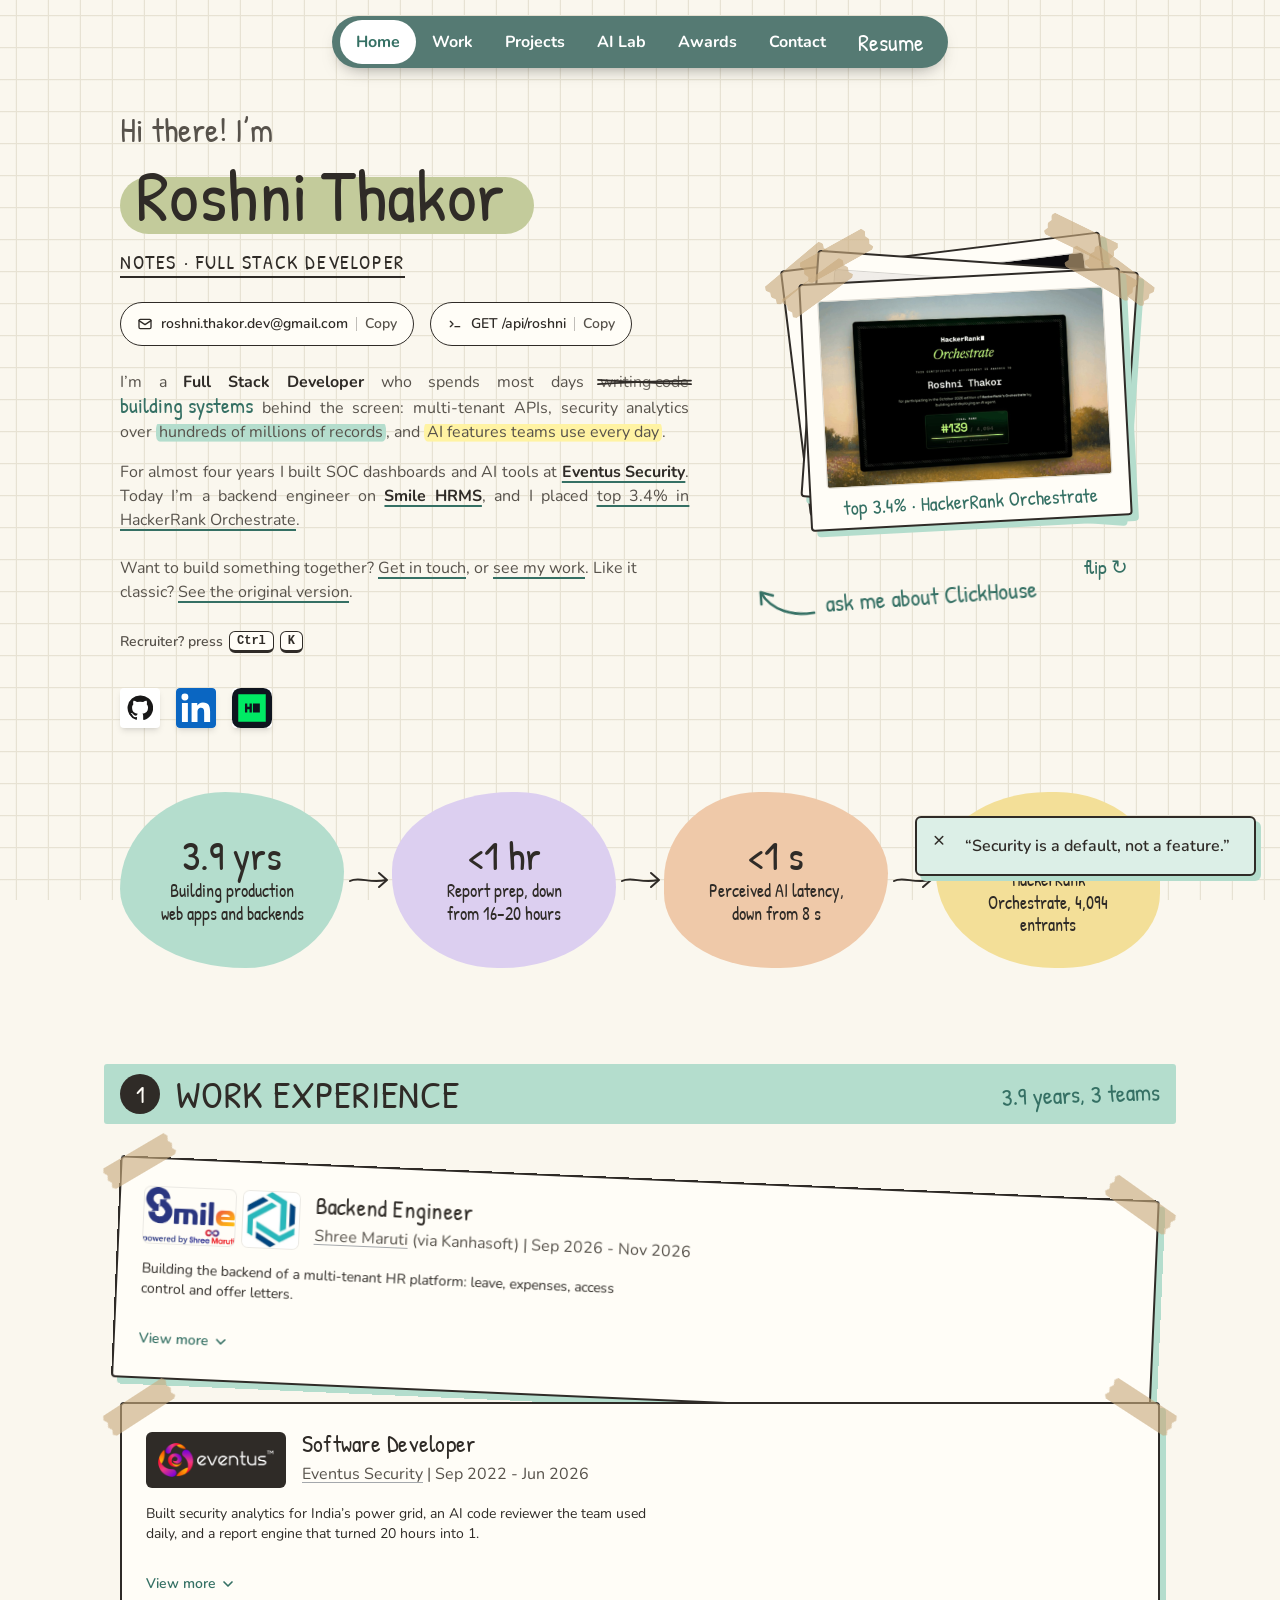
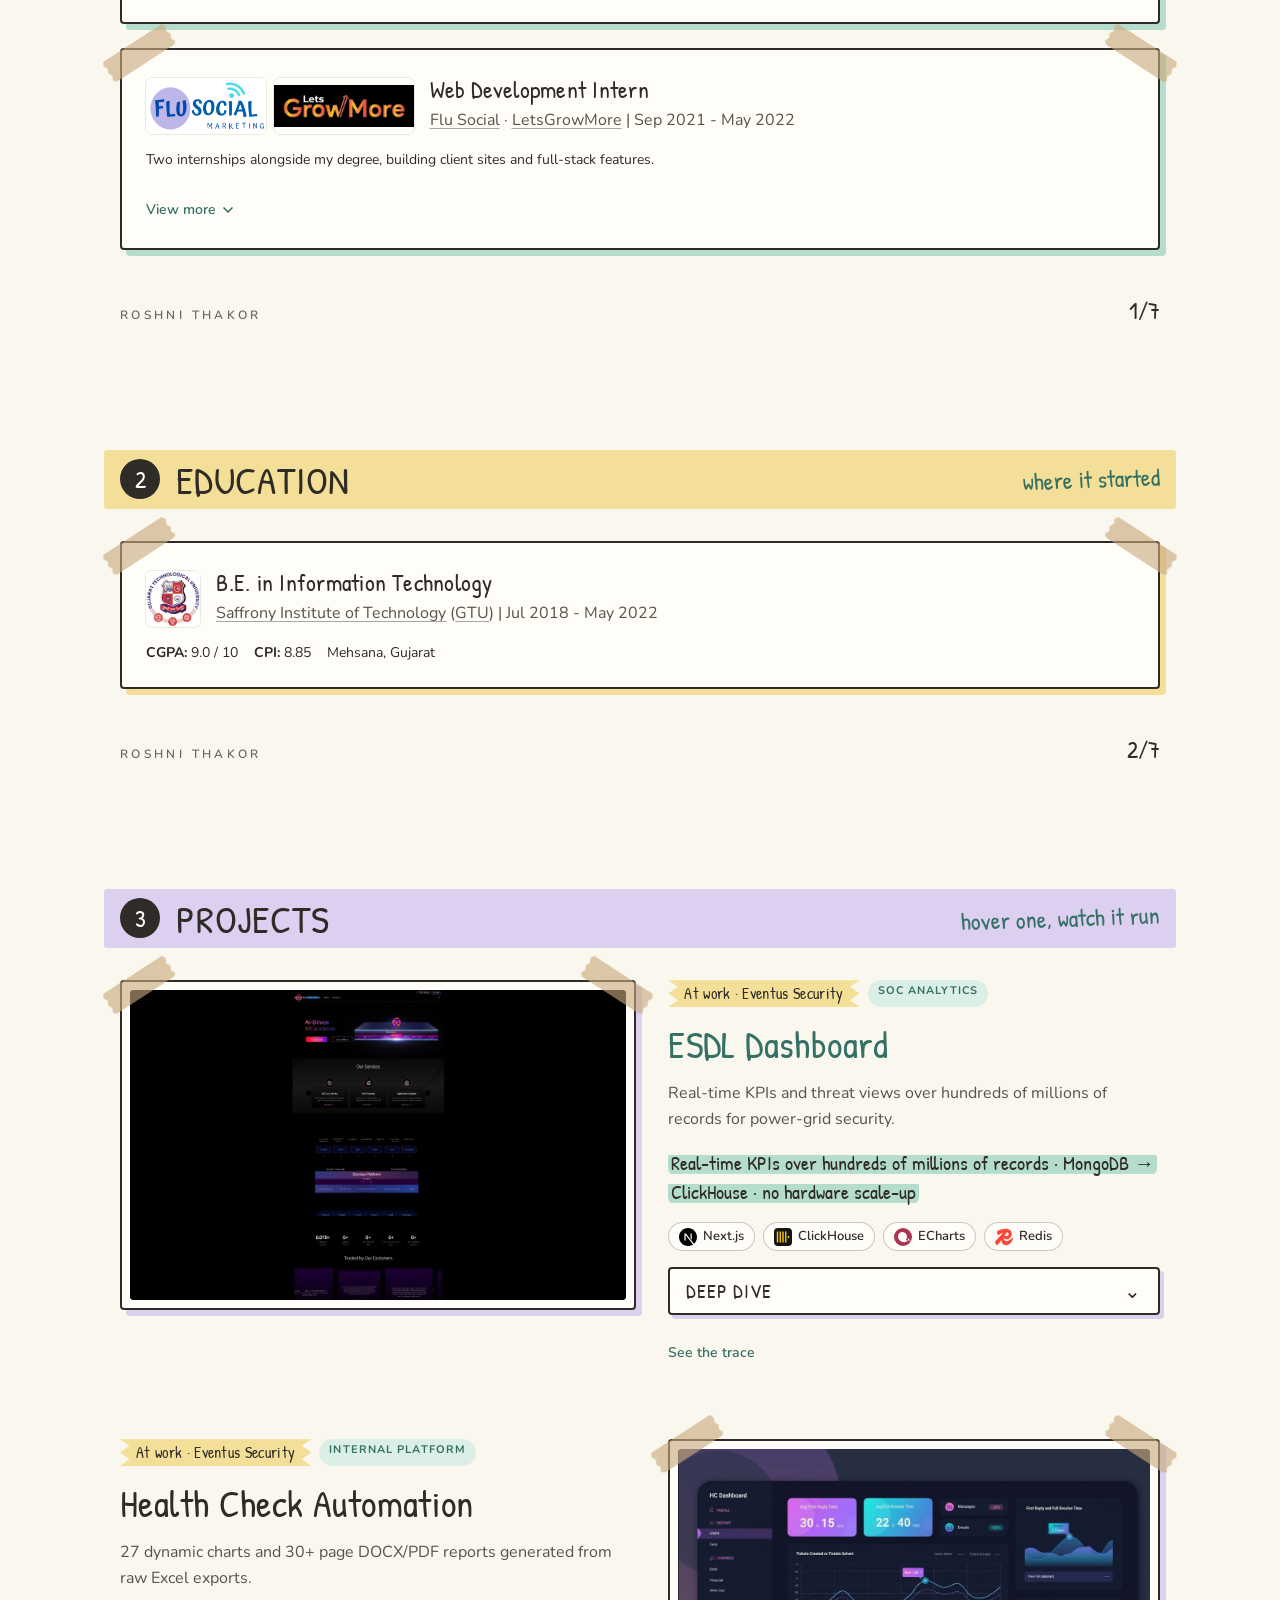
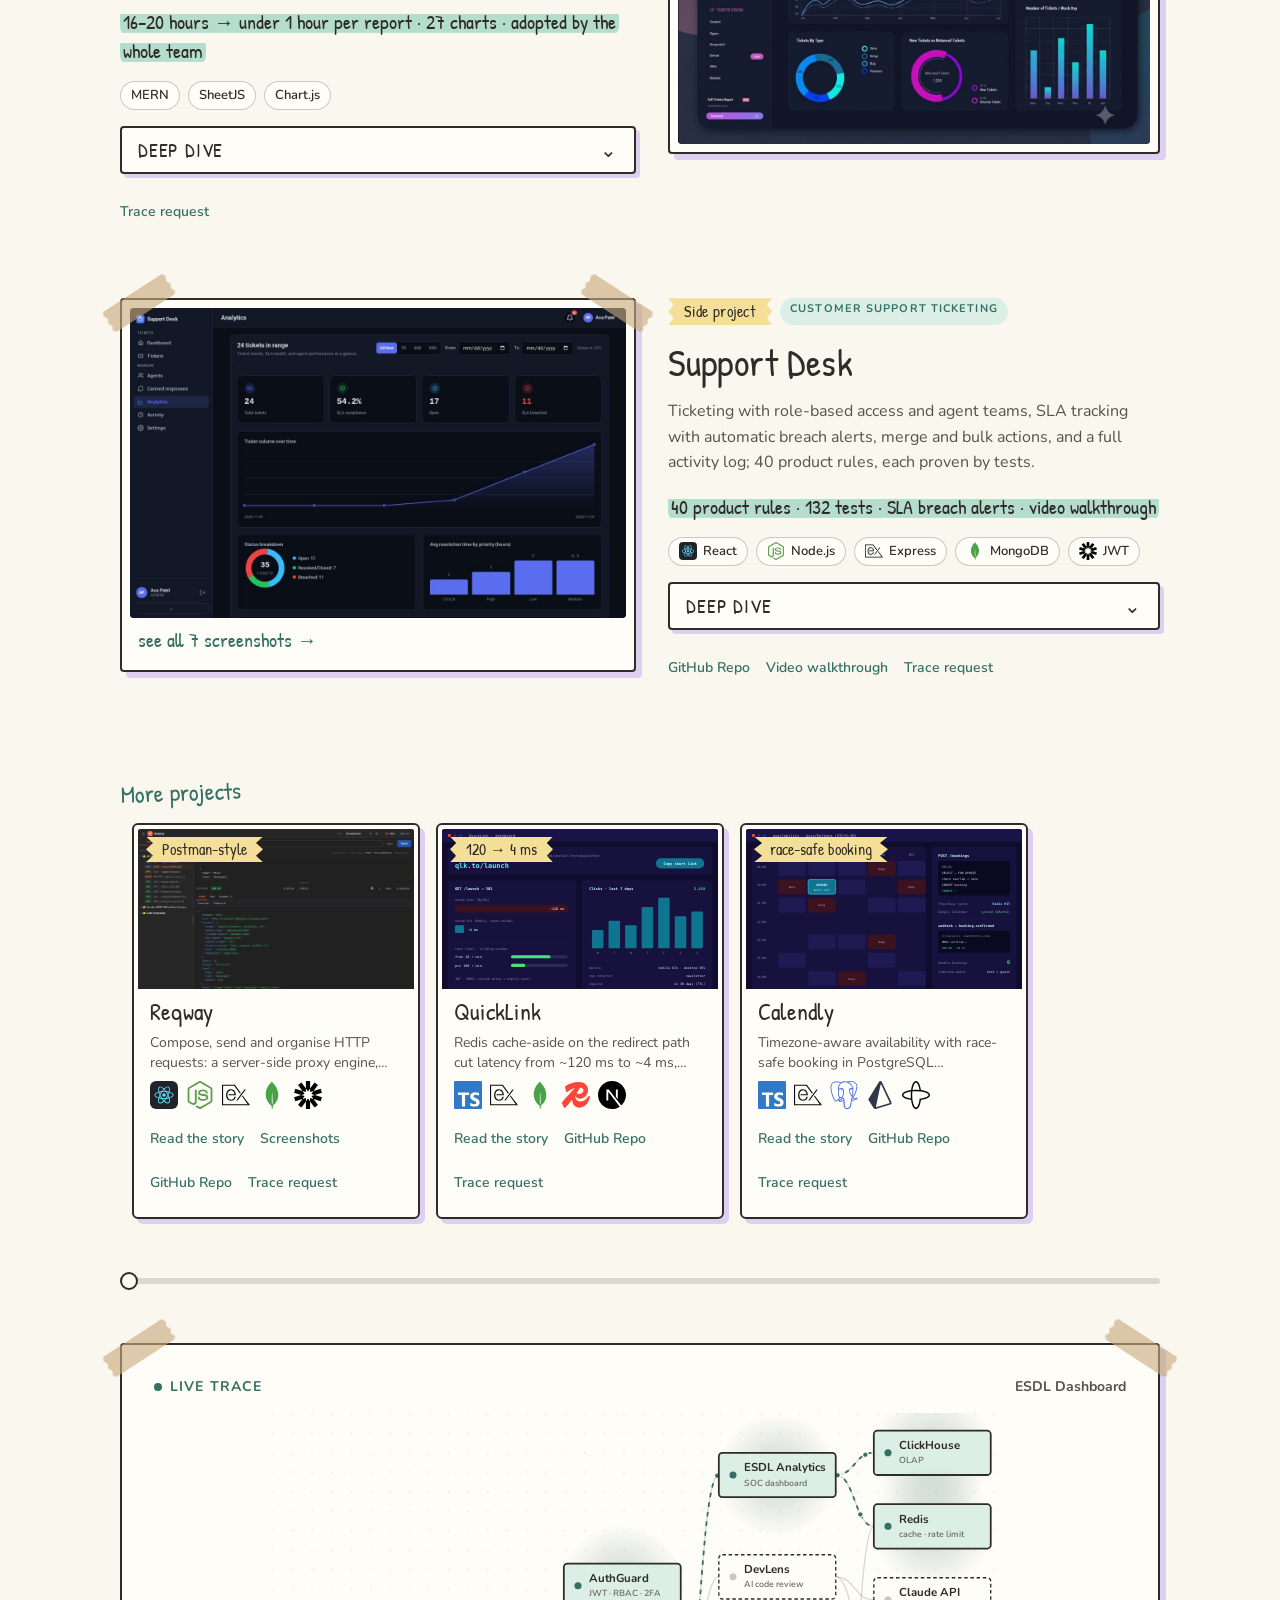
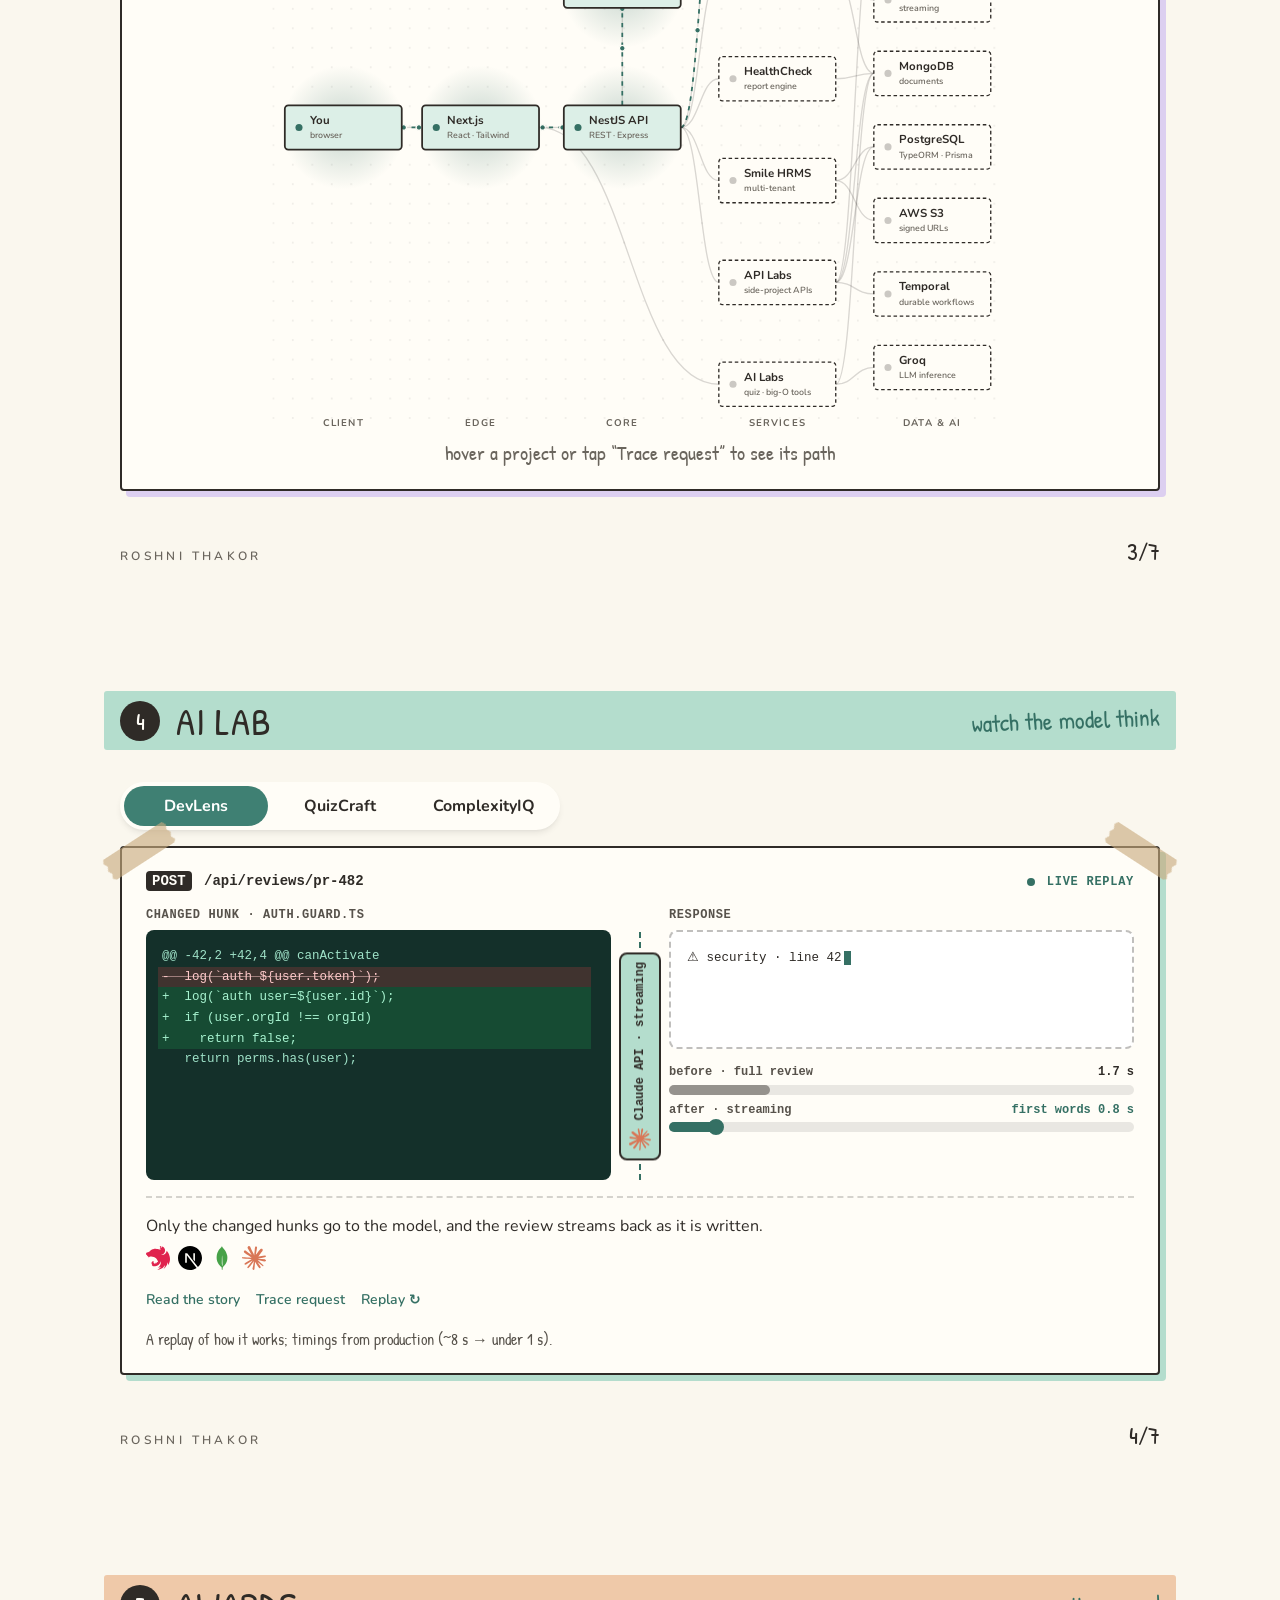
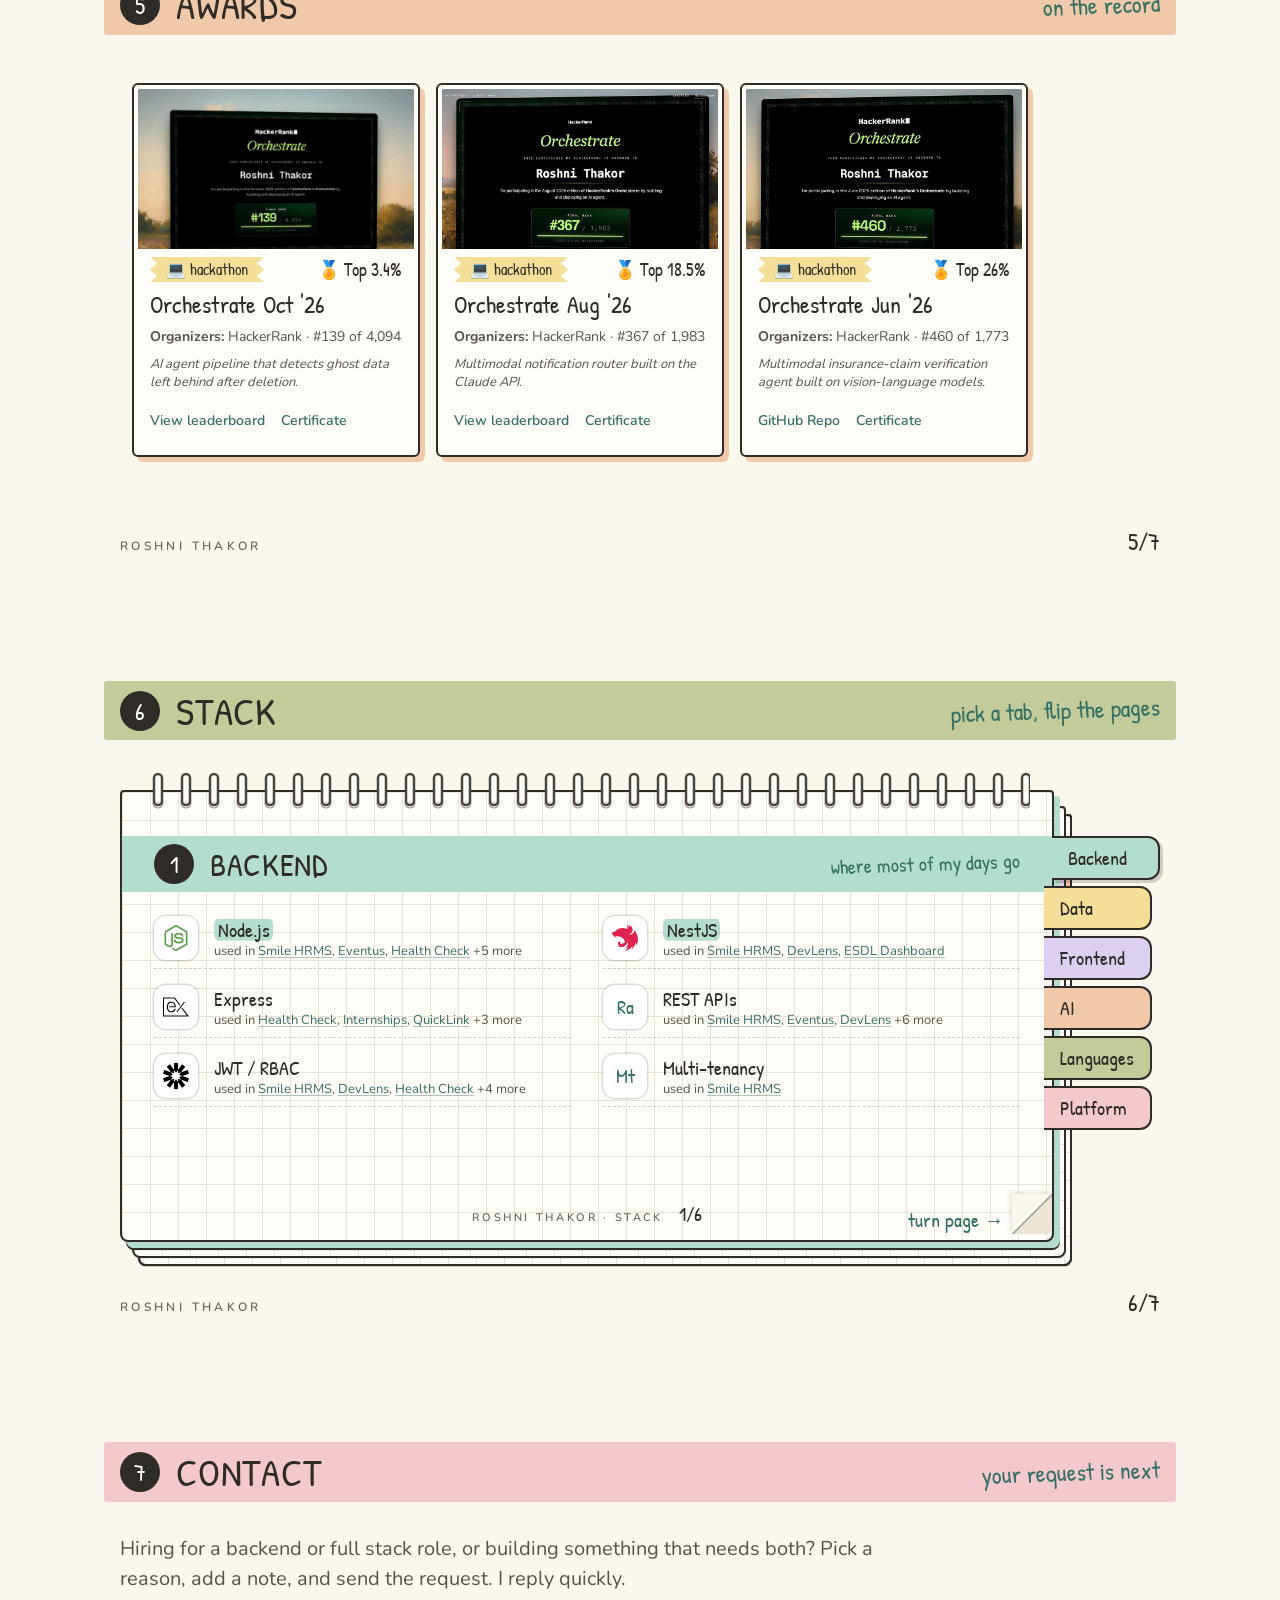
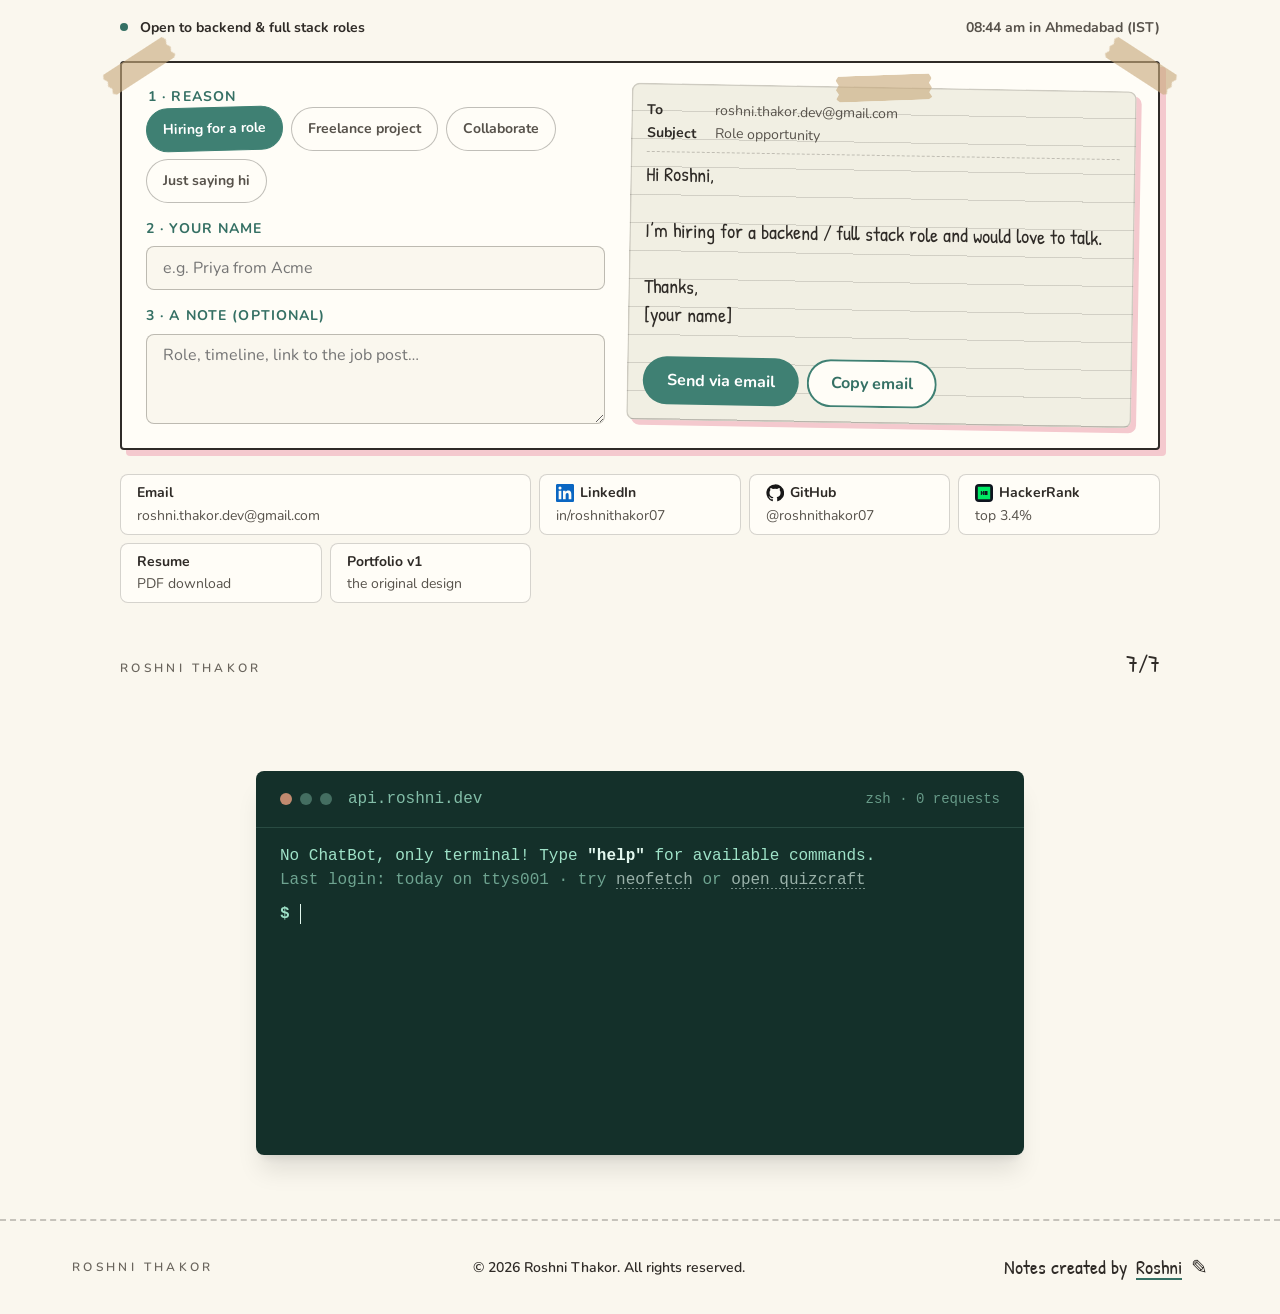
==== v2/index.html @ 1d5a8c6b "v2 build from portfolio-v2 408ac9c" ====
<!DOCTYPE html><!--kteGxVXOYuMIqubHiRZLf--><html lang="en" class="__variable_3fa7bc __variable_d47d77"><head><meta charSet="utf-8"/><meta name="viewport" content="width=device-width, initial-scale=1"/><link rel="preload" href="/v2/_next/static/media/5cc7ff84a6a272e2-s.p.woff2" as="font" crossorigin="" type="font/woff2"/><link rel="preload" href="/v2/_next/static/media/c7f01246776257f7-s.p.woff2" as="font" crossorigin="" type="font/woff2"/><link rel="preload" as="image" href="/v2/work/orchestrate-oct-2026.jpg"/><link rel="preload" as="image" href="/v2/logos/groq.svg"/><link rel="preload" as="image" href="/v2/logos/google-antigravity.png"/><link rel="stylesheet" href="/v2/_next/static/css/8351f4681678bd87.css" data-precedence="next"/><link rel="preload" as="script" fetchPriority="low" href="/v2/_next/static/chunks/webpack-1628bcc07b21a4a0.js"/><script src="/v2/_next/static/chunks/a6811722-5bc88f241434c1b1.js" async=""></script><script src="/v2/_next/static/chunks/85-388d747b6f04ba0a.js" async=""></script><script src="/v2/_next/static/chunks/main-app-29522afbad5a5e3a.js" async=""></script><script src="/v2/_next/static/chunks/995-dcb8399e0e68c41e.js" async=""></script><script src="/v2/_next/static/chunks/app/layout-47fba63a0b8a7519.js" async=""></script><script src="/v2/_next/static/chunks/app/page-14e70df5f9084586.js" async=""></script><meta name="next-size-adjust" content=""/><meta name="theme-color" content="#557a73"/><title>Roshni Thakor - Full Stack Developer</title><meta name="description" content="Full stack developer (NestJS, Next.js, TypeScript) building multi-tenant APIs, security analytics and AI features."/><meta name="robots" content="noindex, follow"/><meta property="og:title" content="Roshni Thakor - Full Stack Developer"/><meta property="og:description" content="Full stack developer (NestJS, Next.js, TypeScript) building multi-tenant APIs, security analytics and AI features."/><meta property="og:url" content="https://roshnithakor07.github.io"/><meta property="og:type" content="website"/><meta name="twitter:card" content="summary"/><meta name="twitter:title" content="Roshni Thakor - Full Stack Developer"/><meta name="twitter:description" content="Full stack developer (NestJS, Next.js, TypeScript) building multi-tenant APIs, security analytics and AI features."/><link rel="icon" href="/v2/icon.svg?875dbe81e6b1041b" type="image/svg+xml" sizes="any"/><link rel="apple-touch-icon" href="/v2/apple-icon.png?69e71708cb1994fe" type="image/png" sizes="180x180"/><script src="/v2/_next/static/chunks/polyfills-42372ed130431b0a.js" noModule=""></script></head><body><div hidden=""><!--$--><!--/$--></div><header class="nav  "><div id="progress" class="progress"></div><nav class="nav-pill" aria-label="Main"><button class="nav-toggle" aria-label="Menu" aria-expanded="false"><span></span><span></span><span></span></button><div class="nav-links"><a href="#top" class="nav-link is-active">Home</a><a href="#work" class="nav-link ">Work</a><a href="#projects" class="nav-link ">Projects</a><a href="#ai" class="nav-link ">AI Lab</a><a href="#awards" class="nav-link ">Awards</a><a href="#contact" class="nav-link ">Contact</a><a href="/v2/Roshni_Thakor_Software_Developer.pdf" target="_blank" rel="noreferrer" class="nav-link nav-hand">Resume</a></div></nav></header><div class="cord  " style="--p:0"><span class="cord-string" aria-hidden="true"></span><button type="button" class="cord-tag" aria-label="Back to top" tabindex="-1"><span class="cord-hole" aria-hidden="true"></span><svg viewBox="0 0 24 24" aria-hidden="true"><path d="M12 19V5M5.5 11.5 12 5l6.5 6.5"></path></svg><span class="cord-label" aria-hidden="true">top</span></button></div><main><section id="top" class="section hero"><div class="container hero-grid"><div class="hero-copy"><h1 class="h1"><span class="h1-small">Hi there! I’m</span><span class="h1-name"><span class="word" style="--d:150ms"><span>Roshni</span></span><span class="word" style="--d:270ms"><span>Thakor</span></span></span><span class="h1-sub">Notes · Full Stack Developer</span></h1><div class="chip-row fade-in"><button class="chip-copy" aria-label="Copy roshni.thakor.dev@gmail.com"><svg viewBox="0 0 24 24" aria-hidden="true"><rect x="3" y="5" width="18" height="14" rx="2"></rect><path d="m3 7 9 6 9-6"></path></svg><span>roshni.thakor.dev@gmail.com</span><span class="chip-copy-state">Copy</span></button><button class="chip-copy" aria-label="Copy GET /api/roshni"><svg viewBox="0 0 24 24" aria-hidden="true"><path d="m5 8 4 4-4 4M12 16h7"></path></svg><span>GET /api/roshni</span><span class="chip-copy-state">Copy</span></button></div><div class="hero-text fade-in"><p>I’m a <strong>Full Stack Developer</strong> who spends most days<!-- --> <span class="strike"><del>writing code</del><svg viewBox="0 0 100 20" preserveAspectRatio="none" aria-hidden="true"><path class="pen-draw" style="animation-delay:1s" pathLength="1" d="M0 13 Q50 9 100 8"></path><path class="pen-draw" style="animation-delay:1.2s" pathLength="1" d="M100 13 Q50 11 0 7"></path></svg></span> <span class="hand-inline pen-write" style="animation-delay:1.45s">building systems</span> behind the screen: multi-tenant APIs, security analytics over<!-- --> <mark class="hl">hundreds of millions of records</mark>, and <mark class="hl hl-lemon">AI features teams use every day</mark>.</p><p>For almost four years I built SOC dashboards and AI tools at <a href="https://eventussecurity.com/" class="link" target="_blank" rel="noreferrer"><strong>Eventus Security</strong></a>. Today I’m a backend engineer on <a href="https://shreemaruti.com/" class="link" target="_blank" rel="noreferrer"><strong>Smile HRMS</strong></a>, and I placed <a href="https://www.hackerrank.com/contests/hackerrank-orchestrate-october26/challenges/ghost-data-still-exists/leaderboard?username=roshnithakor07" class="link" target="_blank" rel="noreferrer">top 3.4% in HackerRank Orchestrate</a>.</p></div><p class="hero-cta fade-in">Want to build something together? <a href="#contact" class="link">Get in touch</a>, or <a href="#work" class="link">see my work</a>.<!-- --> <!-- -->Like it classic?<!-- --> <a href="https://roshnithakor07.github.io/" class="link">See the original version</a>.</p><div class="hero-rec fade-in"><button type="button" class="rec-key" aria-haspopup="dialog">Recruiter? <!-- -->press <kbd>Ctrl</kbd> <kbd>K</kbd></button></div><div class="hero-socials fade-in"><a href="https://github.com/roshnithakor07" class="social-tile" target="_blank" rel="noreferrer" aria-label="GitHub"><svg class="logo-svg" width="26" height="26" viewBox="0 0 24 24" role="img" aria-label="GitHub"><title>GitHub</title><path d="M12 .5a11.5 11.5 0 0 0-3.64 22.41c.58.1.79-.25.79-.56v-2c-3.2.7-3.88-1.37-3.88-1.37-.53-1.33-1.28-1.69-1.28-1.69-1.05-.71.08-.7.08-.7 1.16.08 1.77 1.19 1.77 1.19 1.03 1.76 2.7 1.25 3.36.96.1-.75.4-1.25.73-1.54-2.55-.29-5.24-1.28-5.24-5.68 0-1.26.45-2.28 1.19-3.09-.12-.29-.52-1.46.11-3.05 0 0 .97-.31 3.17 1.18a11 11 0 0 1 5.77 0c2.2-1.49 3.17-1.18 3.17-1.18.63 1.59.23 2.76.11 3.05.74.81 1.19 1.83 1.19 3.09 0 4.41-2.7 5.38-5.26 5.67.41.36.78 1.06.78 2.14v3.17c0 .31.21.67.8.56A11.5 11.5 0 0 0 12 .5Z" fill="#181717"></path></svg></a><a href="https://linkedin.com/in/roshnithakor07" class="social-tile" target="_blank" rel="noreferrer" aria-label="LinkedIn"><svg class="logo-svg" width="40" height="40" viewBox="0 0 24 24" role="img" aria-label="LinkedIn"><title>LinkedIn</title><path d="M20.45 20.45h-3.56v-5.57c0-1.33-.02-3.04-1.85-3.04-1.85 0-2.14 1.45-2.14 2.94v5.67H9.35V9h3.41v1.56h.05c.48-.9 1.64-1.85 3.37-1.85 3.6 0 4.27 2.37 4.27 5.46v6.28ZM5.34 7.43a2.06 2.06 0 1 1 0-4.13 2.06 2.06 0 0 1 0 4.13ZM7.12 20.45H3.56V9h3.56v11.45ZM22.22 0H1.77C.79 0 0 .77 0 1.73v20.54C0 23.23.79 24 1.77 24h20.45c.98 0 1.78-.77 1.78-1.73V1.73C24 .77 23.2 0 22.22 0Z" fill="#0A66C2"></path></svg></a><a href="https://www.hackerrank.com/profile/roshnithakor07" class="social-tile" target="_blank" rel="noreferrer" aria-label="HackerRank"><svg class="logo-svg" width="40" height="40" viewBox="0 0 32 32" role="img" aria-label="HackerRank"><title>HackerRank</title><rect width="32" height="32" rx="7" fill="#0E141E"></rect><path d="M0 0v24h24V0zm9.95 8.002h1.805c.061 0 .111.05.111.111v7.767c0 .061-.05.111-.11.111H9.95c-.061 0-.111-.05-.111-.11v-2.87H7.894v2.87c0 .06-.05.11-.11.11H5.976a.11.11 0 01-.11-.11V8.112c0-.06.05-.11.11-.11h1.806c.061 0 .11.05.11.11v2.869H9.84v-2.87c0-.06.05-.11.11-.11zm2.999 0h5.778c.061 0 .111.05.111.11v7.767a.11.11 0 01-.11.112h-5.78a.11.11 0 01-.11-.11V8.111c0-.06.05-.11.11-.11z" fill="#00EA64" transform="translate(5 5) scale(0.9167)"></path></svg></a></div></div><div class="hero-art"><div class="deck"><div class="deck-stack"><figure class="card pinned deck-card pos-0 " aria-hidden="false"><img src="/v2/work/orchestrate-oct-2026.jpg" alt="HackerRank Orchestrate certificate, October 2026: rank 139 of 4,094" width="1200" height="750" loading="eager"/><figcaption class="deck-caption">top 3.4% · HackerRank Orchestrate</figcaption></figure><figure class="card pinned deck-card pos-1 " aria-hidden="true"><img src="/v2/work/quizcraft.jpg" alt="QuizCraft, an AI quiz generator" width="1200" height="750" loading="lazy"/><figcaption class="deck-caption">QuizCraft · live on Vercel</figcaption></figure><figure class="card pinned deck-card pos-2 " aria-hidden="true"><img src="/v2/work/complexityiq.jpg" alt="ComplexityIQ, a Big-O analyser" width="1200" height="750" loading="lazy"/><figcaption class="deck-caption">ComplexityIQ · Big-O analyser</figcaption></figure></div><button type="button" class="deck-next" aria-label="Show next highlight (1 of 3)"><span class="deck-dots" aria-hidden="true"><i class="is-on"></i><i class=""></i><i class=""></i></span><span class="deck-label"><span class="only-touch">tap to </span>flip</span> <span class="deck-icon" aria-hidden="true">↻</span></button></div><p class="hand-note hand-badge"><svg viewBox="0 0 64 40" class="hand-arrow" aria-hidden="true"><path class="pen-draw" style="animation-delay:2.1s;animation-duration:0.3s" pathLength="1" d="M60 6C40 4 18 10 8 30"></path><path class="pen-draw" style="animation-delay:2.4s;animation-duration:0.12s" pathLength="1" d="M8 18 L8 30 L20 26"></path></svg><span class="pen-write" style="animation-delay:2.5s">ask me about ClickHouse</span></p></div></div><div class="container"><dl class="figures"><div class="card figure tilt" style="--d:0ms"><dd class="figure-value"><span>0.0<!-- --> yrs</span></dd><dt class="figure-label">Building production web apps and backends</dt></div><div class="card figure tilt" style="--d:80ms"><dd class="figure-value"><span>&lt;<!-- -->0<!-- --> hr</span></dd><dt class="figure-label">Report prep, down from 16–20 hours</dt></div><div class="card figure tilt" style="--d:160ms"><dd class="figure-value"><span>&lt;<!-- -->0<!-- --> s</span></dd><dt class="figure-label">Perceived AI latency, down from 8 s</dt></div><div class="card figure tilt" style="--d:240ms"><dd class="figure-value"><span>Top <!-- -->0.0<!-- -->%</span></dd><dt class="figure-label">HackerRank Orchestrate, 4,094 entrants</dt></div></dl></div></section><div class="timeline-wrap"><section id="work" class="section split tone-mint"><div class="container"><header class="split-aside band"><span class="band-num" aria-hidden="true">1</span><h2 class="h2">Work Experience</h2><p class="hand-note">3.9 years, 3 teams</p></header><div class="split-body"><article class="card pinned swing job "><header class="job-head"><div class="job-logos"><img src="/v2/logos/smile-shree-maruti.png" alt="Smile HRMS, powered by Shree Maruti" loading="lazy" class="job-logo  is-wide"/><img src="/v2/logos/kanhasoft.png" alt="Kanhasoft" loading="lazy" class="job-logo  "/></div><div class="job-title"><h3 class="h3">Backend Engineer</h3><p class="job-meta"><a class="co-link" href="https://shreemaruti.com/" target="_blank" rel="noreferrer">Shree Maruti</a> (<!-- -->via Kanhasoft<!-- -->)<!-- --> | <!-- -->Sep 2026 - Nov 2026</p></div></header><p class="job-summary">Building the backend of a multi-tenant HR platform: leave, expenses, access control and offer letters.</p><div class="job-more" id="job-more-0" inert=""><div class="job-more-inner"><span class="job-fold" aria-hidden="true"></span><p class="eyebrow job-reveal" style="--n:0">Smile HRMS</p><ul class="job-points"><li class="job-reveal" style="--n:1">Shipped the Leave Management module end to end: policies, balances and approval workflows with multi-organization data isolation.</li><li class="job-reveal" style="--n:2">Built Expenses with S3 signed-URL receipts, currency-locked exchange rates and versioned policy documents.</li><li class="job-reveal" style="--n:3">Implemented JWT auth and permission-code RBAC with org-scoped access, backed by 242+ unit tests.</li></ul><ul class="tags job-reveal" style="--n:4"><li class="tag" style="--n:0"><svg class="logo-svg" width="16" height="16" viewBox="0 0 24 24" role="img" aria-label="NestJS"><title>NestJS</title><path d="M14.131.047c-.173 0-.334.037-.483.087.316.21.49.49.576.806.007.043.019.074.025.117a.681.681 0 0 1 .013.112c.024.545-.143.614-.26.936-.18.415-.13.861.086 1.22a.74.74 0 0 0 .074.137c-.235-1.568 1.073-1.803 1.314-2.293.019-.428-.334-.713-.613-.911a1.37 1.37 0 0 0-.732-.21zM16.102.4c-.024.143-.006.106-.012.18-.006.05-.006.112-.012.161-.013.05-.025.1-.044.149-.012.05-.03.1-.05.149l-.067.142c-.02.025-.031.05-.05.075l-.037.055a2.152 2.152 0 0 1-.093.124c-.037.038-.068.081-.112.112v.006c-.037.031-.074.068-.118.1-.13.099-.278.173-.415.266-.043.03-.087.056-.124.093a.906.906 0 0 0-.118.099c-.043.037-.074.074-.111.118-.031.037-.068.08-.093.124a1.582 1.582 0 0 0-.087.13c-.025.05-.043.093-.068.142-.019.05-.037.093-.05.143a2.007 2.007 0 0 0-.043.155c-.006.025-.006.056-.012.08-.007.025-.007.05-.013.075 0 .05-.006.105-.006.155 0 .037 0 .074.006.111 0 .05.006.1.019.155.006.05.018.1.03.15.02.049.032.098.05.148.013.03.031.062.044.087l-1.426-.552c-.241-.068-.477-.13-.719-.186l-.39-.093c-.372-.074-.75-.13-1.128-.167-.013 0-.019-.006-.031-.006A11.082 11.082 0 0 0 8.9 2.855c-.378.025-.756.074-1.134.136a12.45 12.45 0 0 0-.837.174l-.279.074c-.092.037-.18.08-.266.118l-.205.093c-.012.006-.024.006-.03.012-.063.031-.118.056-.174.087a2.738 2.738 0 0 0-.236.118c-.043.018-.086.043-.124.062a.559.559 0 0 1-.055.03c-.056.032-.112.063-.162.094a1.56 1.56 0 0 0-.148.093c-.044.03-.087.055-.124.086-.006.007-.013.007-.019.013-.037.025-.08.056-.118.087l-.012.012-.093.074c-.012.007-.025.019-.037.025-.031.025-.062.056-.093.08-.006.013-.019.02-.025.025-.037.038-.074.069-.111.106-.007 0-.007.006-.013.012a1.742 1.742 0 0 0-.111.106c-.007.006-.007.012-.013.012a1.454 1.454 0 0 0-.093.1c-.012.012-.03.024-.043.036a1.374 1.374 0 0 1-.106.112c-.006.012-.018.019-.024.03-.05.05-.093.1-.143.15l-.018.018c-.1.106-.205.211-.317.304-.111.1-.229.192-.347.273a3.777 3.777 0 0 1-.762.421c-.13.056-.267.106-.403.149-.26.056-.527.161-.756.18-.05 0-.105.012-.155.018l-.155.037-.149.056c-.05.019-.099.044-.148.068-.044.031-.093.056-.137.087a1.011 1.011 0 0 0-.124.106c-.043.03-.087.074-.124.111-.037.043-.074.08-.105.124-.031.05-.068.093-.093.143a1.092 1.092 0 0 0-.087.142c-.025.056-.05.106-.068.161-.019.05-.037.106-.056.161-.012.05-.025.1-.03.15 0 .005-.007.012-.007.018-.012.056-.012.13-.019.167C.006 7.95 0 7.986 0 8.03a.657.657 0 0 0 .074.31v.006c.019.037.044.075.069.112.024.037.05.074.08.111.031.031.068.069.106.1a.906.906 0 0 0 .117.099c.149.13.186.173.378.272.031.019.062.031.1.05.006 0 .012.006.018.006 0 .013 0 .019.006.031a1.272 1.272 0 0 0 .08.298c.02.037.032.074.05.111.007.013.013.025.02.031.024.05.049.093.073.137l.093.13c.031.037.069.08.106.118.037.037.074.068.118.105 0 0 .006.006.012.006.037.031.074.062.112.087a.986.986 0 0 0 .136.08c.043.025.093.05.142.069a.73.73 0 0 0 .124.043c.007.006.013.006.025.012.025.007.056.013.08.019-.018.335-.024.65.026.762.055.124.328-.254.6-.688-.036.428-.061.93 0 1.079.069.155.44-.329.763-.862 4.395-1.016 8.405 2.02 8.826 6.31-.08-.67-.905-1.041-1.283-.948-.186.458-.502 1.047-1.01 1.413.043-.41.025-.83-.062-1.24a4.009 4.009 0 0 1-.769 1.562c-.588.043-1.177-.242-1.487-.67-.025-.018-.031-.055-.05-.08-.018-.043-.037-.087-.05-.13a.515.515 0 0 1-.037-.13c-.006-.044-.006-.087-.006-.137v-.093a.992.992 0 0 1 .031-.13c.013-.043.025-.086.044-.13.024-.043.043-.087.074-.13.105-.298.105-.54-.087-.682a.706.706 0 0 0-.118-.062c-.024-.006-.055-.018-.08-.025l-.05-.018a.847.847 0 0 0-.13-.031.472.472 0 0 0-.13-.019 1.01 1.01 0 0 0-.136-.012c-.031 0-.062.006-.093.006a.484.484 0 0 0-.137.019c-.043.006-.086.012-.13.024a1.068 1.068 0 0 0-.13.044c-.043.018-.08.037-.124.056-.037.018-.074.043-.118.062-1.444.942-.582 3.148.403 3.787-.372.068-.75.148-.855.229l-.013.012c.267.161.546.298.837.416.397.13.818.247 1.004.297v.006a5.996 5.996 0 0 0 1.562.112c2.746-.192 4.996-2.281 5.405-5.033l.037.161c.019.112.043.23.056.347v.006c.012.056.018.112.025.162v.024c.006.056.012.112.012.162.006.068.012.136.012.204v.1c0 .03.007.067.007.098 0 .038-.007.075-.007.112v.087c0 .043-.006.08-.006.124 0 .025 0 .05-.006.08 0 .044-.006.087-.006.137-.006.018-.006.037-.006.055l-.02.143c0 .019 0 .037-.005.056-.007.062-.019.118-.025.18v.012l-.037.174v.018l-.037.167c0 .007-.007.02-.007.025a1.663 1.663 0 0 1-.043.168v.018c-.019.062-.037.118-.05.174-.006.006-.006.012-.006.012l-.056.186c-.024.062-.043.118-.068.18-.025.062-.043.124-.068.18-.025.062-.05.117-.074.18h-.007c-.024.055-.05.117-.08.173a.302.302 0 0 1-.019.043c-.006.006-.006.013-.012.019a5.867 5.867 0 0 1-1.742 2.082c-.05.031-.099.069-.149.106-.012.012-.03.018-.043.03a2.603 2.603 0 0 1-.136.094l.018.037h.007l.26-.037h.006c.161-.025.322-.056.483-.087.044-.006.093-.019.137-.031l.087-.019c.043-.006.086-.018.13-.024.037-.013.074-.02.111-.031.62-.15 1.221-.354 1.798-.595a9.926 9.926 0 0 1-3.85 3.142c.714-.05 1.426-.167 2.114-.366a9.903 9.903 0 0 0 5.857-4.68 9.893 9.893 0 0 1-1.667 3.986 9.758 9.758 0 0 0 1.655-1.376 9.824 9.824 0 0 0 2.61-5.268c.21.98.272 1.99.18 2.987 4.474-6.241.371-12.712-1.346-14.416-.006-.013-.012-.019-.012-.031-.006.006-.006.006-.006.012 0-.006 0-.006-.007-.012 0 .074-.006.148-.012.223a8.34 8.34 0 0 1-.062.415c-.03.136-.068.273-.105.41-.044.13-.093.266-.15.396a5.322 5.322 0 0 1-.185.378 4.735 4.735 0 0 1-.477.688c-.093.111-.192.21-.292.31a3.994 3.994 0 0 1-.18.155l-.142.124a3.459 3.459 0 0 1-.347.241 4.295 4.295 0 0 1-.366.211c-.13.062-.26.118-.39.174a4.364 4.364 0 0 1-.818.223c-.143.025-.285.037-.422.05a4.914 4.914 0 0 1-.297.012 4.66 4.66 0 0 1-.422-.025 3.137 3.137 0 0 1-.421-.062 3.136 3.136 0 0 1-.415-.105h-.007c.137-.013.273-.025.41-.05a4.493 4.493 0 0 0 .818-.223c.136-.05.266-.112.39-.174.13-.062.248-.13.372-.204.118-.08.235-.161.347-.248.112-.087.217-.18.316-.279.105-.093.198-.198.291-.304.093-.111.18-.223.26-.334.013-.019.026-.044.038-.062.062-.1.124-.199.18-.298a4.272 4.272 0 0 0 .334-.775c.044-.13.075-.266.106-.403.025-.142.05-.278.062-.415.012-.142.025-.285.025-.421 0-.1-.007-.199-.013-.298a6.726 6.726 0 0 0-.05-.415 4.493 4.493 0 0 0-.092-.415c-.044-.13-.087-.267-.137-.397-.05-.13-.111-.26-.173-.384-.069-.124-.137-.248-.211-.366a6.843 6.843 0 0 0-.248-.34c-.093-.106-.186-.212-.285-.317a3.878 3.878 0 0 0-.161-.155c-.28-.217-.57-.421-.862-.607a1.154 1.154 0 0 0-.124-.062 2.415 2.415 0 0 0-.589-.26Z" fill="#E0234E"></path></svg>NestJS</li><li class="tag" style="--n:1">Fastify</li><li class="tag" style="--n:2"><svg class="logo-svg" width="16" height="16" viewBox="0 0 24 24" role="img" aria-label="PostgreSQL"><title>PostgreSQL</title><path d="M23.5594 14.7228a.5269.5269 0 0 0-.0563-.1191c-.139-.2632-.4768-.3418-1.0074-.2321-1.6533.3411-2.2935.1312-2.5256-.0191 1.342-2.0482 2.445-4.522 3.0411-6.8297.2714-1.0507.7982-3.5237.1222-4.7316a1.5641 1.5641 0 0 0-.1509-.235C21.6931.9086 19.8007.0248 17.5099.0005c-1.4947-.0158-2.7705.3461-3.1161.4794a9.449 9.449 0 0 0-.5159-.0816 8.044 8.044 0 0 0-1.3114-.1278c-1.1822-.0184-2.2038.2642-3.0498.8406-.8573-.3211-4.7888-1.645-7.2219.0788C.9359 2.1526.3086 3.8733.4302 6.3043c.0409.818.5069 3.334 1.2423 5.7436.4598 1.5065.9387 2.7019 1.4334 3.582.553.9942 1.1259 1.5933 1.7143 1.7895.4474.1491 1.1327.1441 1.8581-.7279.8012-.9635 1.5903-1.8258 1.9446-2.2069.4351.2355.9064.3625 1.39.3772a.0569.0569 0 0 0 .0004.0041 11.0312 11.0312 0 0 0-.2472.3054c-.3389.4302-.4094.5197-1.5002.7443-.3102.064-1.1344.2339-1.1464.8115-.0025.1224.0329.2309.0919.3268.2269.4231.9216.6097 1.015.6331 1.3345.3335 2.5044.092 3.3714-.6787-.017 2.231.0775 4.4174.3454 5.0874.2212.5529.7618 1.9045 2.4692 1.9043.2505 0 .5263-.0291.8296-.0941 1.7819-.3821 2.5557-1.1696 2.855-2.9059.1503-.8707.4016-2.8753.5388-4.1012.0169-.0703.0357-.1207.057-.1362.0007-.0005.0697-.0471.4272.0307a.3673.3673 0 0 0 .0443.0068l.2539.0223.0149.001c.8468.0384 1.9114-.1426 2.5312-.4308.6438-.2988 1.8057-1.0323 1.5951-1.6698zM2.371 11.8765c-.7435-2.4358-1.1779-4.8851-1.2123-5.5719-.1086-2.1714.4171-3.6829 1.5623-4.4927 1.8367-1.2986 4.8398-.5408 6.108-.13-.0032.0032-.0066.0061-.0098.0094-2.0238 2.044-1.9758 5.536-1.9708 5.7495-.0002.0823.0066.1989.0162.3593.0348.5873.0996 1.6804-.0735 2.9184-.1609 1.1504.1937 2.2764.9728 3.0892.0806.0841.1648.1631.2518.2374-.3468.3714-1.1004 1.1926-1.9025 2.1576-.5677.6825-.9597.5517-1.0886.5087-.3919-.1307-.813-.5871-1.2381-1.3223-.4796-.839-.9635-2.0317-1.4155-3.5126zm6.0072 5.0871c-.1711-.0428-.3271-.1132-.4322-.1772.0889-.0394.2374-.0902.4833-.1409 1.2833-.2641 1.4815-.4506 1.9143-1.0002.0992-.126.2116-.2687.3673-.4426a.3549.3549 0 0 0 .0737-.1298c.1708-.1513.2724-.1099.4369-.0417.156.0646.3078.26.3695.4752.0291.1016.0619.2945-.0452.4444-.9043 1.2658-2.2216 1.2494-3.1676 1.0128zm2.094-3.988-.0525.141c-.133.3566-.2567.6881-.3334 1.003-.6674-.0021-1.3168-.2872-1.8105-.8024-.6279-.6551-.9131-1.5664-.7825-2.5004.1828-1.3079.1153-2.4468.079-3.0586-.005-.0857-.0095-.1607-.0122-.2199.2957-.2621 1.6659-.9962 2.6429-.7724.4459.1022.7176.4057.8305.928.5846 2.7038.0774 3.8307-.3302 4.7363-.084.1866-.1633.3629-.2311.5454zm7.3637 4.5725c-.0169.1768-.0358.376-.0618.5959l-.146.4383a.3547.3547 0 0 0-.0182.1077c-.0059.4747-.054.6489-.115.8693-.0634.2292-.1353.4891-.1794 1.0575-.11 1.4143-.8782 2.2267-2.4172 2.5565-1.5155.3251-1.7843-.4968-2.0212-1.2217a6.5824 6.5824 0 0 0-.0769-.2266c-.2154-.5858-.1911-1.4119-.1574-2.5551.0165-.5612-.0249-1.9013-.3302-2.6462.0044-.2932.0106-.5909.019-.8918a.3529.3529 0 0 0-.0153-.1126 1.4927 1.4927 0 0 0-.0439-.208c-.1226-.4283-.4213-.7866-.7797-.9351-.1424-.059-.4038-.1672-.7178-.0869.067-.276.1831-.5875.309-.9249l.0529-.142c.0595-.16.134-.3257.213-.5012.4265-.9476 1.0106-2.2453.3766-5.1772-.2374-1.0981-1.0304-1.6343-2.2324-1.5098-.7207.0746-1.3799.3654-1.7088.5321a5.6716 5.6716 0 0 0-.1958.1041c.0918-1.1064.4386-3.1741 1.7357-4.4823a4.0306 4.0306 0 0 1 .3033-.276.3532.3532 0 0 0 .1447-.0644c.7524-.5706 1.6945-.8506 2.802-.8325.4091.0067.8017.0339 1.1742.081 1.939.3544 3.2439 1.4468 4.0359 2.3827.8143.9623 1.2552 1.9315 1.4312 2.4543-1.3232-.1346-2.2234.1268-2.6797.779-.9926 1.4189.543 4.1729 1.2811 5.4964.1353.2426.2522.4522.2889.5413.2403.5825.5515.9713.7787 1.2552.0696.087.1372.1714.1885.245-.4008.1155-1.1208.3825-1.0552 1.717-.0123.1563-.0423.4469-.0834.8148-.0461.2077-.0702.4603-.0994.7662zm.8905-1.6211c-.0405-.8316.2691-.9185.5967-1.0105a2.8566 2.8566 0 0 0 .135-.0406 1.202 1.202 0 0 0 .1342.103c.5703.3765 1.5823.4213 3.0068.1344-.2016.1769-.5189.3994-.9533.6011-.4098.1903-1.0957.333-1.7473.3636-.7197.0336-1.0859-.0807-1.1721-.151zm.5695-9.2712c-.0059.3508-.0542.6692-.1054 1.0017-.055.3576-.112.7274-.1264 1.1762-.0142.4368.0404.8909.0932 1.3301.1066.887.216 1.8003-.2075 2.7014a3.5272 3.5272 0 0 1-.1876-.3856c-.0527-.1276-.1669-.3326-.3251-.6162-.6156-1.1041-2.0574-3.6896-1.3193-4.7446.3795-.5427 1.3408-.5661 2.1781-.463zm.2284 7.0137a12.3762 12.3762 0 0 0-.0853-.1074l-.0355-.0444c.7262-1.1995.5842-2.3862.4578-3.4385-.0519-.4318-.1009-.8396-.0885-1.2226.0129-.4061.0666-.7543.1185-1.0911.0639-.415.1288-.8443.1109-1.3505.0134-.0531.0188-.1158.0118-.1902-.0457-.4855-.5999-1.938-1.7294-3.253-.6076-.7073-1.4896-1.4972-2.6889-2.0395.5251-.1066 1.2328-.2035 2.0244-.1859 2.0515.0456 3.6746.8135 4.8242 2.2824a.908.908 0 0 1 .0667.1002c.7231 1.3556-.2762 6.2751-2.9867 10.5405zm-8.8166-6.1162c-.025.1794-.3089.4225-.6211.4225a.5821.5821 0 0 1-.0809-.0056c-.1873-.026-.3765-.144-.5059-.3156-.0458-.0605-.1203-.178-.1055-.2844.0055-.0401.0261-.0985.0925-.1488.1182-.0894.3518-.1226.6096-.0867.3163.0441.6426.1938.6113.4186zm7.9305-.4114c.0111.0792-.049.201-.1531.3102-.0683.0717-.212.1961-.4079.2232a.5456.5456 0 0 1-.075.0052c-.2935 0-.5414-.2344-.5607-.3717-.024-.1765.2641-.3106.5611-.352.297-.0414.6111.0088.6356.1851z" fill="#4169E1"></path></svg>PostgreSQL</li><li class="tag" style="--n:3"><svg class="logo-svg" width="16" height="16" viewBox="0 0 24 24" role="img" aria-label="TypeORM"><title>TypeORM</title><path d="M22.593 6.863c0 .9-.008 1.742.004 2.583.006.355.07.708.21 1.038.133.306.35.544.652.692.153.075.314.131.47.204a.134.13 0 0 1 .066.099q.008.58 0 1.16c0 .039-.052.097-.093.11a1.818 1.82 0 0 0-1.178 1.22c-.125.387-.137.785-.137 1.187q.002 2.24-.006 4.48c0 .466-.07.926-.225 1.363-.087.241-.226.463-.347.69-.016.031-.05.052-.08.073-.185.137-.365.287-.56.407-.169.103-.354.177-.535.255-.114.048-.236.082-.352.121q-.025.01-.05.014c-.23.028-.46.062-.689.083q-.418.033-.834.052c-.061.003-.123-.02-.183-.026-.104-.01-.13-.07-.128-.168a31.962 32 0 0 0 0-1.017c0-.104.027-.15.139-.141.117.007.24.012.354-.004q.332-.047.655-.125a2.996 3 0 0 0 .44-.153.94.94 0 0 0 .456-.409c.125-.208.185-.437.236-.676.057-.263.036-.52.04-.78.007-1.485 0-2.97.008-4.456q.003-.47.078-.935a2.148 2.15 0 0 1 1.09-1.585l.25-.143c.061-.037.054-.107-.016-.144a2.797 2.8 0 0 1-.815-.646 2.097 2.1 0 0 1-.39-.711c-.18-.551-.205-1.12-.202-1.694.002-1.446-.01-2.892 0-4.337a2.996 3 0 0 0-.072-.666c-.08-.37-.24-.712-.59-.909a2.298 2.3 0 0 0-.467-.177 2.996 3 0 0 0-.503-.11 3.995 4 0 0 0-.54-.025c-.113.001-.153-.03-.15-.147.006-.364.003-.728.001-1.092 0-.089.03-.122.117-.119.196.005.39-.007.584.004.272.016.545.035.815.073a3.096 3.1 0 0 1 1.598.714c.252.215.408.479.534.772.15.346.226.71.275 1.082.13.99.03 1.986.072 2.918ZM1.421 6.715c0-.581-.006-1.163.002-1.745.006-.382.009-.77.049-1.149.027-.263.11-.52.18-.778a1.798 1.8 0 0 1 .366-.723 2.466 2.4 0 0 1 .508-.449c.194-.127.416-.208.629-.305.17-.076.348-.108.53-.141A8.29 8.3 0 0 1 5.258 1.3c.09 0 .122.027.12.117q-.004.558 0 1.118c0 .091-.028.126-.123.122a1.598 1.6 0 0 0-.321.003 7.99 8 0 0 0-.704.127c-.15.035-.291.094-.434.148a.94.94 0 0 0-.46.406c-.123.208-.183.44-.238.68-.067.3.008.588.002.882-.02 1.329-.006 2.658-.01 3.99a9.988 10 0 0 1-.051 1.098c-.08.724-.385 1.328-1.024 1.727q-.173.103-.345.209c-.023.014-.051.049-.047.068a.14.14 0 0 0 .058.084 2.897 2.9 0 0 1 .843.678c.19.23.311.494.4.78.15.496.159 1.006.164 1.516.008 1.298.002 2.597.003 3.896 0 .144.015.288.013.431 0 .072-.025.143-.027.215q-.004.126.005.253c.003.052.02.104.029.156.043.301.137.583.336.817.131.153.303.252.494.321.201.072.41.1.616.149.246.058.485.044.73.054.065.003.09.03.09.093 0 .392.002.784-.005 1.176 0 .029-.053.081-.082.081-.252.005-.503.01-.754-.002a4.994 5 0 0 1-.678-.069c-.234-.044-.46-.122-.69-.186a2.148 2.15 0 0 1-.955-.572 1.898 1.9 0 0 1-.376-.54 4.195 4.2 0 0 1-.292-.87 4.994 5 0 0 1-.103-.964c-.015-1.423-.013-2.846-.023-4.268-.002-.322-.004-.645-.039-.964-.04-.36-.12-.712-.342-1.013a1.498 1.5 0 0 0-.624-.487c-.11-.048-.226-.083-.334-.137-.037-.02-.077-.075-.077-.115q-.006-.56-.003-1.118c0-.1.088-.118.155-.141.372-.13.676-.348.891-.684a2.048 2.05 0 0 0 .344-1.087c.022-.92.03-1.841.044-2.76h-.016Zm6.035.98v-3.11c0-.295.175-.472.472-.472h5.152c.296 0 .473.177.473.472v6.2c0 .32-.17.49-.488.49-1.708 0-3.412-.002-5.12.004-.287 0-.494-.197-.49-.493.006-1.03.002-2.06.002-3.091m.245.002v3.091c0 .208.035.242.24.242h5.119c.214 0 .246-.03.246-.244V4.603c0-.213-.033-.245-.244-.245H7.945c-.21 0-.242.033-.242.247zm-.245 8.39v-3.1c0-.298.173-.474.471-.474h5.152c.3 0 .473.177.473.48v6.184q0 .499-.496.499h-5.11c-.32 0-.488-.17-.488-.489zm.245.006v3.109c0 .189.039.228.227.228h5.142c.202 0 .236-.035.236-.239v-6.197c0-.197-.038-.234-.233-.234H7.941c-.205 0-.24.035-.24.243zm8.741-4.058q-.002 2.09.002 4.184c0 .11-.03.143-.14.142a96.883 97 0 0 0-1.752 0c-.104 0-.12-.04-.12-.13 0-.093.03-.12.12-.12.5.004 1 0 1.499.004.108 0 .148-.031.148-.145q-.003-3.934 0-7.868c0-.112-.036-.147-.147-.146-.5.005-.999 0-1.498.004-.1 0-.123-.034-.123-.128 0-.09.024-.122.119-.121q.888.005 1.776 0c.096 0 .117.033.117.122q-.002 2.101 0 4.202m-5.9-6.336q-1.024 0-2.047-.002c-.04 0-.109-.01-.113-.028-.012-.061-.004-.127 0-.191 0-.01.031-.02.052-.023q.04-.004.082-.002h4.046c.133 0 .194.088.137.208-.01.024-.066.036-.1.036q-.846.002-1.691.001zm.273 1.413c-.585 0-1.17-.004-1.758.003-.13 0-.118-.068-.123-.153-.007-.102.055-.097.123-.097h3.526c.068 0 .13-.004.123.097-.005.086.006.154-.123.153-.59-.008-1.178-.003-1.766-.003Zm.005 1.307c.59 0 1.178.002 1.767-.002.103 0 .118.041.12.13 0 .093-.03.12-.12.12a737.113 738 0 0 0-3.536 0c-.092 0-.121-.029-.12-.121 0-.09.02-.13.121-.13q.886.005 1.768.003m-.009 1.797c-.585 0-1.173-.002-1.759.002-.093 0-.12-.03-.12-.122 0-.093.023-.128.123-.126q1.764.006 3.528 0c.098 0 .123.03.123.125.002.1-.03.124-.127.123q-.884-.003-1.768-.002M8.564 8.664H8.53c-.16 0-.202-.034-.147-.187.045-.129.185-.035.28-.055.027-.004.087.033.092.06.03.172.017.181-.19.181Zm.003-1.799h.034c.166 0 .206.031.148.19-.047.13-.187.034-.284.052-.023.006-.08-.038-.084-.064-.024-.177-.02-.177.185-.177Zm.002 3.351h-.051q-.206.001-.138-.2c.006-.02.038-.04.06-.042.06-.006.118-.002.176-.002.133 0 .19.086.135.208-.006.018-.041.03-.066.034-.038.006-.078.002-.117.002Zm1.973 3.638q1.025.001 2.047-.002c.092 0 .12.027.12.12 0 .09-.017.13-.119.128a878.942 880 0 0 0-4.093 0c-.096 0-.126-.027-.126-.124s.03-.125.125-.125q1.025.004 2.046.003m.272 1.658c-.585 0-1.171-.004-1.758.003-.134 0-.113-.076-.119-.156-.007-.097.051-.094.12-.094h3.533c.075 0 .126.005.12.103-.007.081.006.15-.12.148-.592-.006-1.184-.002-1.776-.002Zm0 1.551q-.88-.002-1.758.002c-.1 0-.12-.037-.121-.129 0-.091.029-.12.12-.12q1.768.004 3.535 0c.09 0 .121.027.12.12 0 .089-.016.13-.12.128q-.887-.004-1.775-.002Zm.009 1.309q.883.002 1.767-.002c.096 0 .12.033.12.122-.002.086-.015.127-.116.126a742.107 743 0 0 0-3.545 0c-.092 0-.116-.033-.113-.118.001-.08.005-.131.11-.13q.889.004 1.778.002m-2.257-3.108h.025c.177 0 .2.013.157.185-.033.13-.161.042-.246.06-.043.008-.117.033-.127-.06-.02-.179-.016-.184.192-.184Zm-.003 1.554h.046c.14 0 .19.07.141.204-.006.019-.039.036-.062.038-.062.005-.124-.003-.187.003-.1.012-.132-.026-.133-.13-.003-.187.133-.087.195-.115m.002 1.798h-.051c-.135 0-.184-.067-.136-.202.006-.018.038-.038.062-.04.054-.006.11-.002.165-.002.145 0 .192.062.146.2-.006.02-.038.038-.06.042-.042.005-.085.001-.125.001Z" fill="#FE0803"></path></svg>TypeORM</li><li class="tag" style="--n:4"><svg class="logo-svg" width="16" height="16" viewBox="0 0 24 24" role="img" aria-label="AWS S3"><title>AWS S3</title><path d="M20.913 13.147l.12-.895c.947.576 1.258.922 1.354 1.071-.16.031-.562.046-1.474-.176zm-2.174 7.988a.547.547 0 0 0-.005.073c0 .084-.207.405-1.124.768a10.28 10.28 0 0 1-1.438.432c-1.405.325-3.128.504-4.853.504-4.612 0-7.412-1.184-7.412-1.704a.547.547 0 0 0-.005-.073L1.81 5.602c.135.078.28.154.432.227.042.02.086.038.128.057.134.062.272.122.417.18l.179.069c.154.058.314.114.478.168.043.013.084.029.13.043.207.065.423.127.646.187l.176.044c.175.044.353.087.534.127a23.414 23.414 0 0 0 .843.17l.121.023c.252.045.508.085.768.122.071.011.144.02.216.03.2.027.4.053.604.077l.24.027c.245.026.49.05.74.07l.081.009c.275.022.552.04.83.056l.233.012c.21.01.422.018.633.025a33.088 33.088 0 0 0 2.795-.026l.232-.011c.278-.016.555-.034.83-.056l.08-.008c.25-.02.497-.045.742-.072l.238-.026c.205-.024.408-.05.609-.077.07-.01.141-.019.211-.03.261-.037.519-.078.772-.122l.111-.02c.215-.04.427-.082.634-.125l.212-.047c.186-.041.368-.085.546-.13l.166-.042c.225-.06.444-.122.654-.189.04-.012.077-.026.115-.038a10.6 10.6 0 0 0 .493-.173c.058-.021.114-.044.17-.066.15-.06.293-.12.43-.185.038-.017.079-.034.116-.052.153-.073.3-.15.436-.228l-.976 7.245c-2.488-.78-5.805-2.292-7.311-3a1.09 1.09 0 0 0-1.088-1.085c-.6 0-1.088.489-1.088 1.088 0 .6.488 1.089 1.088 1.089.196 0 .378-.056.537-.148 1.72.812 5.144 2.367 7.715 3.15zm-7.42-20.047c5.677 0 9.676 1.759 9.75 2.736l-.014.113c-.01.033-.031.067-.048.101-.015.028-.026.057-.047.087-.024.033-.058.068-.09.102-.028.03-.051.06-.084.09-.038.035-.087.07-.133.105-.04.03-.074.06-.119.091-.053.036-.116.071-.177.107-.05.03-.095.06-.15.09-.068.036-.147.073-.222.11-.059.028-.114.057-.177.085-.084.038-.177.074-.268.111-.068.027-.13.054-.203.082-.097.036-.205.072-.31.107-.075.026-.148.053-.228.079-.111.035-.233.069-.35.103-.085.024-.165.05-.253.073-.124.034-.258.065-.389.098-.093.022-.181.046-.278.068-.139.032-.287.061-.433.091-.098.02-.191.041-.293.06-.155.03-.32.057-.482.084-.1.018-.198.036-.302.052-.166.026-.342.048-.515.072-.11.014-.213.03-.325.044-.181.023-.372.041-.56.06-.11.012-.218.025-.332.036-.188.016-.386.029-.58.043-.122.009-.24.02-.364.028-.207.012-.422.02-.635.028-.12.005-.234.012-.354.016a35.605 35.605 0 0 1-2.069 0c-.12-.004-.234-.011-.352-.016-.214-.008-.43-.016-.637-.028-.122-.008-.238-.02-.36-.027-.195-.015-.394-.028-.584-.044-.11-.01-.215-.024-.324-.035-.19-.02-.384-.038-.568-.06l-.315-.044c-.176-.024-.355-.046-.525-.073-.1-.015-.192-.033-.29-.05-.167-.028-.335-.055-.494-.086-.096-.018-.183-.038-.276-.056-.151-.032-.305-.062-.45-.095-.09-.02-.173-.043-.26-.064-.138-.034-.277-.067-.407-.102-.082-.022-.157-.046-.235-.069a11.75 11.75 0 0 1-.368-.108c-.075-.024-.141-.049-.213-.073-.11-.037-.223-.075-.325-.113-.067-.025-.125-.051-.188-.077-.096-.038-.195-.076-.282-.115-.06-.027-.11-.054-.166-.08-.08-.039-.162-.077-.233-.116-.052-.028-.094-.055-.142-.084-.063-.038-.13-.075-.185-.113-.043-.029-.075-.058-.113-.086-.048-.037-.098-.073-.139-.11-.032-.029-.054-.057-.08-.087-.033-.035-.069-.07-.093-.104-.02-.03-.031-.058-.046-.086-.018-.035-.039-.068-.049-.102l-.015-.113c.076-.977 4.074-2.736 9.748-2.736zm12.182 12.124c-.118-.628-.84-1.291-2.31-2.128l.963-7.16a.531.531 0 0 0 .005-.073C22.16 1.581 16.447 0 11.32 0 6.194 0 .482 1.581.482 3.851a.58.58 0 0 0 .005.072L2.819 21.25c.071 2.002 5.236 2.75 8.5 2.75 1.805 0 3.615-.188 5.098-.531.598-.138 1.133-.3 1.592-.48 1.18-.467 1.789-1.053 1.813-1.739l.945-7.018c.557.131 1.016.197 1.389.197.54 0 .902-.137 1.134-.413a.956.956 0 0 0 .21-.804Z" fill="#569A31"></path></svg>AWS S3</li></ul></div></div><button type="button" class="job-toggle" aria-expanded="false" aria-controls="job-more-0"><span>View more</span><svg viewBox="0 0 24 24" aria-hidden="true"><path d="m6 9 6 6 6-6"></path></svg></button></article><article class="card pinned swing job "><header class="job-head"><div class="job-logos"><img src="/v2/logos/eventus.png" alt="Eventus Security" loading="lazy" class="job-logo is-dark is-wide"/></div><div class="job-title"><h3 class="h3">Software Developer</h3><p class="job-meta"><a class="co-link" href="https://eventussecurity.com/" target="_blank" rel="noreferrer">Eventus Security</a> | <!-- -->Sep 2022 - Jun 2026</p></div></header><p class="job-summary">Built security analytics for India’s power grid, an AI code reviewer the team used daily, and a report engine that turned 20 hours into 1.</p><div class="job-more" id="job-more-1" inert=""><div class="job-more-inner"><span class="job-fold" aria-hidden="true"></span><p class="eyebrow job-reveal" style="--n:0">ESDL SOC Dashboard · DevLens · Health Check Automation</p><ul class="job-points"><li class="job-reveal" style="--n:1">Led full-stack development of the SOC/EDR analytics dashboard monitoring critical infrastructure on India’s regional power grid.</li><li class="job-reveal" style="--n:2">Moved heavy analytics from MongoDB to ClickHouse and cached date-range queries in Redis, speeding up dashboards without scaling hardware.</li><li class="job-reveal" style="--n:3">Architected DevLens, an AI code-review platform; a streaming pipeline cut perceived latency from 8 s to under 1 s.</li><li class="job-reveal" style="--n:4">Automated customer health-check reports from 16–20 hours to under 1 hour, hardened with 2FA and VAPT fixes.</li></ul><ul class="tags job-reveal" style="--n:5"><li class="tag" style="--n:0"><svg class="logo-svg" width="16" height="16" viewBox="0 0 24 24" role="img" aria-label="Next.js"><title>Next.js</title><path d="M18.665 21.978C16.758 23.255 14.465 24 12 24 5.377 24 0 18.623 0 12S5.377 0 12 0s12 5.377 12 12c0 3.583-1.574 6.801-4.067 9.001L9.219 7.2H7.2v9.596h1.615V9.251l9.85 12.727Zm-3.332-8.533 1.6 2.061V7.2h-1.6v6.245Z" fill="#000000"></path></svg>Next.js</li><li class="tag" style="--n:1"><svg class="logo-svg" width="16" height="16" viewBox="0 0 24 24" role="img" aria-label="NestJS"><title>NestJS</title><path d="M14.131.047c-.173 0-.334.037-.483.087.316.21.49.49.576.806.007.043.019.074.025.117a.681.681 0 0 1 .013.112c.024.545-.143.614-.26.936-.18.415-.13.861.086 1.22a.74.74 0 0 0 .074.137c-.235-1.568 1.073-1.803 1.314-2.293.019-.428-.334-.713-.613-.911a1.37 1.37 0 0 0-.732-.21zM16.102.4c-.024.143-.006.106-.012.18-.006.05-.006.112-.012.161-.013.05-.025.1-.044.149-.012.05-.03.1-.05.149l-.067.142c-.02.025-.031.05-.05.075l-.037.055a2.152 2.152 0 0 1-.093.124c-.037.038-.068.081-.112.112v.006c-.037.031-.074.068-.118.1-.13.099-.278.173-.415.266-.043.03-.087.056-.124.093a.906.906 0 0 0-.118.099c-.043.037-.074.074-.111.118-.031.037-.068.08-.093.124a1.582 1.582 0 0 0-.087.13c-.025.05-.043.093-.068.142-.019.05-.037.093-.05.143a2.007 2.007 0 0 0-.043.155c-.006.025-.006.056-.012.08-.007.025-.007.05-.013.075 0 .05-.006.105-.006.155 0 .037 0 .074.006.111 0 .05.006.1.019.155.006.05.018.1.03.15.02.049.032.098.05.148.013.03.031.062.044.087l-1.426-.552c-.241-.068-.477-.13-.719-.186l-.39-.093c-.372-.074-.75-.13-1.128-.167-.013 0-.019-.006-.031-.006A11.082 11.082 0 0 0 8.9 2.855c-.378.025-.756.074-1.134.136a12.45 12.45 0 0 0-.837.174l-.279.074c-.092.037-.18.08-.266.118l-.205.093c-.012.006-.024.006-.03.012-.063.031-.118.056-.174.087a2.738 2.738 0 0 0-.236.118c-.043.018-.086.043-.124.062a.559.559 0 0 1-.055.03c-.056.032-.112.063-.162.094a1.56 1.56 0 0 0-.148.093c-.044.03-.087.055-.124.086-.006.007-.013.007-.019.013-.037.025-.08.056-.118.087l-.012.012-.093.074c-.012.007-.025.019-.037.025-.031.025-.062.056-.093.08-.006.013-.019.02-.025.025-.037.038-.074.069-.111.106-.007 0-.007.006-.013.012a1.742 1.742 0 0 0-.111.106c-.007.006-.007.012-.013.012a1.454 1.454 0 0 0-.093.1c-.012.012-.03.024-.043.036a1.374 1.374 0 0 1-.106.112c-.006.012-.018.019-.024.03-.05.05-.093.1-.143.15l-.018.018c-.1.106-.205.211-.317.304-.111.1-.229.192-.347.273a3.777 3.777 0 0 1-.762.421c-.13.056-.267.106-.403.149-.26.056-.527.161-.756.18-.05 0-.105.012-.155.018l-.155.037-.149.056c-.05.019-.099.044-.148.068-.044.031-.093.056-.137.087a1.011 1.011 0 0 0-.124.106c-.043.03-.087.074-.124.111-.037.043-.074.08-.105.124-.031.05-.068.093-.093.143a1.092 1.092 0 0 0-.087.142c-.025.056-.05.106-.068.161-.019.05-.037.106-.056.161-.012.05-.025.1-.03.15 0 .005-.007.012-.007.018-.012.056-.012.13-.019.167C.006 7.95 0 7.986 0 8.03a.657.657 0 0 0 .074.31v.006c.019.037.044.075.069.112.024.037.05.074.08.111.031.031.068.069.106.1a.906.906 0 0 0 .117.099c.149.13.186.173.378.272.031.019.062.031.1.05.006 0 .012.006.018.006 0 .013 0 .019.006.031a1.272 1.272 0 0 0 .08.298c.02.037.032.074.05.111.007.013.013.025.02.031.024.05.049.093.073.137l.093.13c.031.037.069.08.106.118.037.037.074.068.118.105 0 0 .006.006.012.006.037.031.074.062.112.087a.986.986 0 0 0 .136.08c.043.025.093.05.142.069a.73.73 0 0 0 .124.043c.007.006.013.006.025.012.025.007.056.013.08.019-.018.335-.024.65.026.762.055.124.328-.254.6-.688-.036.428-.061.93 0 1.079.069.155.44-.329.763-.862 4.395-1.016 8.405 2.02 8.826 6.31-.08-.67-.905-1.041-1.283-.948-.186.458-.502 1.047-1.01 1.413.043-.41.025-.83-.062-1.24a4.009 4.009 0 0 1-.769 1.562c-.588.043-1.177-.242-1.487-.67-.025-.018-.031-.055-.05-.08-.018-.043-.037-.087-.05-.13a.515.515 0 0 1-.037-.13c-.006-.044-.006-.087-.006-.137v-.093a.992.992 0 0 1 .031-.13c.013-.043.025-.086.044-.13.024-.043.043-.087.074-.13.105-.298.105-.54-.087-.682a.706.706 0 0 0-.118-.062c-.024-.006-.055-.018-.08-.025l-.05-.018a.847.847 0 0 0-.13-.031.472.472 0 0 0-.13-.019 1.01 1.01 0 0 0-.136-.012c-.031 0-.062.006-.093.006a.484.484 0 0 0-.137.019c-.043.006-.086.012-.13.024a1.068 1.068 0 0 0-.13.044c-.043.018-.08.037-.124.056-.037.018-.074.043-.118.062-1.444.942-.582 3.148.403 3.787-.372.068-.75.148-.855.229l-.013.012c.267.161.546.298.837.416.397.13.818.247 1.004.297v.006a5.996 5.996 0 0 0 1.562.112c2.746-.192 4.996-2.281 5.405-5.033l.037.161c.019.112.043.23.056.347v.006c.012.056.018.112.025.162v.024c.006.056.012.112.012.162.006.068.012.136.012.204v.1c0 .03.007.067.007.098 0 .038-.007.075-.007.112v.087c0 .043-.006.08-.006.124 0 .025 0 .05-.006.08 0 .044-.006.087-.006.137-.006.018-.006.037-.006.055l-.02.143c0 .019 0 .037-.005.056-.007.062-.019.118-.025.18v.012l-.037.174v.018l-.037.167c0 .007-.007.02-.007.025a1.663 1.663 0 0 1-.043.168v.018c-.019.062-.037.118-.05.174-.006.006-.006.012-.006.012l-.056.186c-.024.062-.043.118-.068.18-.025.062-.043.124-.068.18-.025.062-.05.117-.074.18h-.007c-.024.055-.05.117-.08.173a.302.302 0 0 1-.019.043c-.006.006-.006.013-.012.019a5.867 5.867 0 0 1-1.742 2.082c-.05.031-.099.069-.149.106-.012.012-.03.018-.043.03a2.603 2.603 0 0 1-.136.094l.018.037h.007l.26-.037h.006c.161-.025.322-.056.483-.087.044-.006.093-.019.137-.031l.087-.019c.043-.006.086-.018.13-.024.037-.013.074-.02.111-.031.62-.15 1.221-.354 1.798-.595a9.926 9.926 0 0 1-3.85 3.142c.714-.05 1.426-.167 2.114-.366a9.903 9.903 0 0 0 5.857-4.68 9.893 9.893 0 0 1-1.667 3.986 9.758 9.758 0 0 0 1.655-1.376 9.824 9.824 0 0 0 2.61-5.268c.21.98.272 1.99.18 2.987 4.474-6.241.371-12.712-1.346-14.416-.006-.013-.012-.019-.012-.031-.006.006-.006.006-.006.012 0-.006 0-.006-.007-.012 0 .074-.006.148-.012.223a8.34 8.34 0 0 1-.062.415c-.03.136-.068.273-.105.41-.044.13-.093.266-.15.396a5.322 5.322 0 0 1-.185.378 4.735 4.735 0 0 1-.477.688c-.093.111-.192.21-.292.31a3.994 3.994 0 0 1-.18.155l-.142.124a3.459 3.459 0 0 1-.347.241 4.295 4.295 0 0 1-.366.211c-.13.062-.26.118-.39.174a4.364 4.364 0 0 1-.818.223c-.143.025-.285.037-.422.05a4.914 4.914 0 0 1-.297.012 4.66 4.66 0 0 1-.422-.025 3.137 3.137 0 0 1-.421-.062 3.136 3.136 0 0 1-.415-.105h-.007c.137-.013.273-.025.41-.05a4.493 4.493 0 0 0 .818-.223c.136-.05.266-.112.39-.174.13-.062.248-.13.372-.204.118-.08.235-.161.347-.248.112-.087.217-.18.316-.279.105-.093.198-.198.291-.304.093-.111.18-.223.26-.334.013-.019.026-.044.038-.062.062-.1.124-.199.18-.298a4.272 4.272 0 0 0 .334-.775c.044-.13.075-.266.106-.403.025-.142.05-.278.062-.415.012-.142.025-.285.025-.421 0-.1-.007-.199-.013-.298a6.726 6.726 0 0 0-.05-.415 4.493 4.493 0 0 0-.092-.415c-.044-.13-.087-.267-.137-.397-.05-.13-.111-.26-.173-.384-.069-.124-.137-.248-.211-.366a6.843 6.843 0 0 0-.248-.34c-.093-.106-.186-.212-.285-.317a3.878 3.878 0 0 0-.161-.155c-.28-.217-.57-.421-.862-.607a1.154 1.154 0 0 0-.124-.062 2.415 2.415 0 0 0-.589-.26Z" fill="#E0234E"></path></svg>NestJS</li><li class="tag" style="--n:2"><svg class="logo-svg" width="16" height="16" viewBox="0 0 32 32" role="img" aria-label="ClickHouse"><title>ClickHouse</title><rect width="32" height="32" rx="7" fill="#151515"></rect><path d="M21.333 10H24v4h-2.667ZM16 1.335h2.667v21.33H16Zm-5.333 0h2.666v21.33h-2.666ZM0 22.665V1.335h2.667v21.33zm5.333-21.33H8v21.33H5.333Z" fill="#FFCC01" transform="translate(5 5) scale(0.9167)"></path></svg>ClickHouse</li><li class="tag" style="--n:3"><svg class="logo-svg" width="16" height="16" viewBox="0 0 24 24" role="img" aria-label="MongoDB"><title>MongoDB</title><path d="M17.193 9.555c-1.264-5.58-4.252-7.414-4.573-8.115-.28-.394-.53-.954-.735-1.44-.036.495-.055.685-.523 1.184-.723.566-4.438 3.682-4.74 10.02-.282 5.912 4.27 9.435 4.888 9.884l.07.05A73.49 73.49 0 0111.91 24h.481c.114-1.032.284-2.056.51-3.07.417-.296.604-.463.85-.693a11.342 11.342 0 003.639-8.464c.01-.814-.103-1.662-.197-2.218zm-5.336 8.195s0-8.291.275-8.29c.213 0 .49 10.695.49 10.695-.381-.045-.765-1.76-.765-2.405z" fill="#47A248"></path></svg>MongoDB</li><li class="tag" style="--n:4"><svg class="logo-svg" width="16" height="16" viewBox="0 0 24 24" role="img" aria-label="Redis"><title>Redis</title><path d="M22.71 13.145c-1.66 2.092-3.452 4.483-7.038 4.483-3.203 0-4.397-2.825-4.48-5.12.701 1.484 2.073 2.685 4.214 2.63 4.117-.133 6.94-3.852 6.94-7.239 0-4.05-3.022-6.972-8.268-6.972-3.752 0-8.4 1.428-11.455 3.685C2.59 6.937 3.885 9.958 4.35 9.626c2.648-1.904 4.748-3.13 6.784-3.744C8.12 9.244.886 17.05 0 18.425c.1 1.261 1.66 4.648 2.424 4.648.232 0 .431-.133.664-.365a100.49 100.49 0 0 0 5.54-6.765c.222 3.104 1.748 6.898 6.014 6.898 3.819 0 7.604-2.756 9.33-8.965.2-.764-.73-1.361-1.261-.73zm-4.349-5.013c0 1.959-1.926 2.922-3.685 2.922-.941 0-1.664-.247-2.235-.568 1.051-1.592 2.092-3.225 3.21-4.973 1.972.334 2.71 1.43 2.71 2.619z" fill="#FF4438"></path></svg>Redis</li><li class="tag" style="--n:5"><svg class="logo-svg" width="16" height="16" viewBox="0 0 24 24" role="img" aria-label="Claude API"><title>Claude API</title><path d="m4.7144 15.9555 4.7174-2.6471.079-.2307-.079-.1275h-.2307l-.7893-.0486-2.6956-.0729-2.3375-.0971-2.2646-.1214-.5707-.1215-.5343-.7042.0546-.3522.4797-.3218.686.0608 1.5179.1032 2.2767.1578 1.6514.0972 2.4468.255h.3886l.0546-.1579-.1336-.0971-.1032-.0972L6.973 9.8356l-2.55-1.6879-1.3356-.9714-.7225-.4918-.3643-.4614-.1578-1.0078.6557-.7225.8803.0607.2246.0607.8925.686 1.9064 1.4754 2.4893 1.8336.3643.3035.1457-.1032.0182-.0728-.164-.2733-1.3539-2.4467-1.445-2.4893-.6435-1.032-.17-.6194c-.0607-.255-.1032-.4674-.1032-.7285L6.287.1335 6.6997 0l.9957.1336.419.3642.6192 1.4147 1.0018 2.2282 1.5543 3.0296.4553.8985.2429.8318.091.255h.1579v-.1457l.1275-1.706.2368-2.0947.2307-2.6957.0789-.7589.3764-.9107.7468-.4918.5828.2793.4797.686-.0668.4433-.2853 1.8517-.5586 2.9021-.3643 1.9429h.2125l.2429-.2429.9835-1.3053 1.6514-2.0643.7286-.8196.85-.9046.5464-.4311h1.0321l.759 1.1293-.34 1.1657-1.0625 1.3478-.8804 1.1414-1.2628 1.7-.7893 1.36.0729.1093.1882-.0183 2.8535-.607 1.5421-.2794 1.8396-.3157.8318.3886.091.3946-.3278.8075-1.967.4857-2.3072.4614-3.4364.8136-.0425.0304.0486.0607 1.5482.1457.6618.0364h1.621l3.0175.2247.7892.522.4736.6376-.079.4857-1.2142.6193-1.6393-.3886-3.825-.9107-1.3113-.3279h-.1822v.1093l1.0929 1.0686 2.0035 1.8092 2.5075 2.3314.1275.5768-.3218.4554-.34-.0486-2.2039-1.6575-.85-.7468-1.9246-1.621h-.1275v.17l.4432.6496 2.3436 3.5214.1214 1.0807-.17.3521-.6071.2125-.6679-.1214-1.3721-1.9246L14.38 17.959l-1.1414-1.9428-.1397.079-.674 7.2552-.3156.3703-.7286.2793-.6071-.4614-.3218-.7468.3218-1.4753.3886-1.9246.3157-1.53.2853-1.9004.17-.6314-.0121-.0425-.1397.0182-1.4328 1.9672-2.1796 2.9446-1.7243 1.8456-.4128.164-.7164-.3704.0667-.6618.4008-.5889 2.386-3.0357 1.4389-1.882.929-1.0868-.0062-.1579h-.0546l-6.3385 4.1164-1.1293.1457-.4857-.4554.0608-.7467.2307-.2429 1.9064-1.3114Z" fill="#D97757"></path></svg>Claude API</li></ul></div></div><button type="button" class="job-toggle" aria-expanded="false" aria-controls="job-more-1"><span>View more</span><svg viewBox="0 0 24 24" aria-hidden="true"><path d="m6 9 6 6 6-6"></path></svg></button></article><article class="card pinned swing job "><header class="job-head"><div class="job-logos"><img src="/v2/logos/flusocial.png" alt="Flu Social Marketing" loading="lazy" class="job-logo  is-wide"/><img src="/v2/logos/letsgrowmore.png" alt="LetsGrowMore" loading="lazy" class="job-logo  is-wide"/></div><div class="job-title"><h3 class="h3">Web Development Intern</h3><p class="job-meta"><span><a class="co-link" href="https://flusocial.com/" target="_blank" rel="noreferrer">Flu Social</a></span><span> · <a class="co-link" href="https://letsgrowmore.in/" target="_blank" rel="noreferrer">LetsGrowMore</a></span> | <!-- -->Sep 2021 - May 2022</p></div></header><p class="job-summary">Two internships alongside my degree, building client sites and full-stack features.</p><div class="job-more" id="job-more-2" inert=""><div class="job-more-inner"><span class="job-fold" aria-hidden="true"></span><p class="eyebrow job-reveal" style="--n:0">Internships</p><ul class="job-points"><li class="job-reveal" style="--n:1">Flu Social (Jan - May 2022): WordPress and PHP sites with MySQL, plus on-page SEO.</li><li class="job-reveal" style="--n:2">LetsGrowMore (Sep - Oct 2021): Angular 11 front ends on an Express and MongoDB backend.</li></ul><ul class="tags job-reveal" style="--n:3"><li class="tag" style="--n:0">WordPress</li><li class="tag" style="--n:1">PHP</li><li class="tag" style="--n:2">Angular</li><li class="tag" style="--n:3"><svg class="logo-svg" width="16" height="16" viewBox="0 0 24 24" role="img" aria-label="Express"><title>Express</title><path d="M12.262 16.666h1.146l6.975-9.325H19.22zm9.778 1.441v.004l-4.334-5.706-.557.74 4.873 6.682H.945V4.173h9.505l5.026 6.7.574-.772-4.374-5.928h.003l-.719-.945H0v17.544h24zM10.917 8.705a3.8 3.8 0 0 0-1.292-1.183q-.796-.45-1.916-.45c-.746 0-1.37.14-1.906.424a3.76 3.76 0 0 0-1.31 1.12 4.9 4.9 0 0 0-.75 1.581 7.17 7.17 0 0 0 0 3.696c.148.567.402 1.101.75 1.573a3.5 3.5 0 0 0 1.31 1.066q.803.39 1.906.389 1.77 0 2.739-.868.966-.867 1.328-2.457h-1.139q-.271 1.084-.977 1.734-.704.651-1.952.65-.812 0-1.392-.342a3.1 3.1 0 0 1-.957-.869 3.5 3.5 0 0 1-.551-1.182 5 5 0 0 1-.17-1.133 9 9 0 0 0-.015-.286 4.5 4.5 0 0 1 .015-.829c.047-.418.147-.83.296-1.223A3.7 3.7 0 0 1 5.54 9.05a2.9 2.9 0 0 1 .922-.742q.541-.28 1.246-.28c.47 0 .869.093 1.23.28q.541.281.922.742.379.461.587 1.057t.225 1.246H5.625l.004.957h6.182a7.3 7.3 0 0 0-.18-1.924 4.9 4.9 0 0 0-.715-1.68z" fill="#0A0A0A"></path></svg>Express</li><li class="tag" style="--n:4"><svg class="logo-svg" width="16" height="16" viewBox="0 0 24 24" role="img" aria-label="MongoDB"><title>MongoDB</title><path d="M17.193 9.555c-1.264-5.58-4.252-7.414-4.573-8.115-.28-.394-.53-.954-.735-1.44-.036.495-.055.685-.523 1.184-.723.566-4.438 3.682-4.74 10.02-.282 5.912 4.27 9.435 4.888 9.884l.07.05A73.49 73.49 0 0111.91 24h.481c.114-1.032.284-2.056.51-3.07.417-.296.604-.463.85-.693a11.342 11.342 0 003.639-8.464c.01-.814-.103-1.662-.197-2.218zm-5.336 8.195s0-8.291.275-8.29c.213 0 .49 10.695.49 10.695-.381-.045-.765-1.76-.765-2.405z" fill="#47A248"></path></svg>MongoDB</li></ul></div></div><button type="button" class="job-toggle" aria-expanded="false" aria-controls="job-more-2"><span>View more</span><svg viewBox="0 0 24 24" aria-hidden="true"><path d="m6 9 6 6 6-6"></path></svg></button></article></div><p class="page-foot" aria-hidden="true"><span>Roshni Thakor</span><span>1<!-- -->/<!-- -->7</span></p></div></section><section id="education" class="section split tone-yellow"><div class="container"><header class="split-aside band"><span class="band-num" aria-hidden="true">2</span><h2 class="h2">Education</h2><p class="hand-note">where it started</p></header><div class="split-body"><article class="card pinned swing job edu"><header class="job-head"><div class="job-logos"><img src="/v2/logos/gtu-new.png" alt="Gujarat Technological University logo" loading="lazy" class="job-logo"/></div><div class="job-title"><h3 class="h3">B.E. in Information Technology</h3><p class="job-meta"><a class="co-link" href="https://saffrony.ac.in/" target="_blank" rel="noreferrer">Saffrony Institute of Technology</a> (<a class="co-link" href="https://www.gtu.ac.in/" target="_blank" rel="noreferrer">GTU</a>) | <!-- -->Jul 2018 - May 2022</p></div></header><p class="job-summary edu-line"><span><b>CGPA<!-- -->:</b> <!-- -->9.0<!-- --> / 10</span><span><b>CPI<!-- -->:</b> <!-- -->8.85</span><span>Mehsana, Gujarat</span></p></article></div><p class="page-foot" aria-hidden="true"><span>Roshni Thakor</span><span>2<!-- -->/<!-- -->7</span></p></div></section><section id="projects" class="section split tone-lavender"><div class="container"><header class="split-aside band"><span class="band-num" aria-hidden="true">3</span><h2 class="h2">Projects</h2><p class="hand-note"><span class="only-hover">hover one</span><span class="only-touch">tap one</span>, watch it run</p></header><div class="split-body"><div class="spots"><article id="project-esdl-dashboard" class="spot  is-traced"><figure class="spot-shot card pinned"><img src="/v2/work/eventus-platform.jpg" alt="Eventus platform public website" loading="lazy"/></figure><div class="spot-body"><p class="spot-tags"><span class="spot-where">At work · Eventus Security</span><span>SOC analytics</span></p><h3 class="spot-title">ESDL Dashboard</h3><p class="spot-pitch">Real-time KPIs and threat views over hundreds of millions of records for power-grid security.</p><p class="spot-outcome"><span>Real-time KPIs over hundreds of millions of records · MongoDB → ClickHouse · no hardware scale-up</span></p><ul class="spot-tech" aria-label="Built with"><li><span aria-hidden="true"><svg class="logo-svg" width="18" height="18" viewBox="0 0 24 24" role="img" aria-label=""><title></title><path d="M18.665 21.978C16.758 23.255 14.465 24 12 24 5.377 24 0 18.623 0 12S5.377 0 12 0s12 5.377 12 12c0 3.583-1.574 6.801-4.067 9.001L9.219 7.2H7.2v9.596h1.615V9.251l9.85 12.727Zm-3.332-8.533 1.6 2.061V7.2h-1.6v6.245Z" fill="#000000"></path></svg></span>Next.js</li><li><span aria-hidden="true"><svg class="logo-svg" width="18" height="18" viewBox="0 0 32 32" role="img" aria-label=""><title></title><rect width="32" height="32" rx="7" fill="#151515"></rect><path d="M21.333 10H24v4h-2.667ZM16 1.335h2.667v21.33H16Zm-5.333 0h2.666v21.33h-2.666ZM0 22.665V1.335h2.667v21.33zm5.333-21.33H8v21.33H5.333Z" fill="#FFCC01" transform="translate(5 5) scale(0.9167)"></path></svg></span>ClickHouse</li><li><span aria-hidden="true"><svg class="logo-svg" width="18" height="18" viewBox="0 0 24 24" role="img" aria-label=""><title></title><path d="M12 0A12 12 0 0 0 0 12a12 12 0 0 0 12 12 12 12 0 0 0 12-12A12 12 0 0 0 12 0zm-.792 5.307c2.192-.025 4.366 1.134 5.43 3.304.909 1.852.878 3.61-.098 5.645-.477.995-.487 1.06-.241 1.578.214.452.727.779 1.221.779.454 0 1.15-.586 1.252-1.054.1-.454-.193-1.118-.607-1.377a10.11 10.11 0 0 1-.393-.255c-.129-.1.42-.38.741-.38.687 0 1.247.526 1.375 1.29.055.333.134.422.44.502.859.222 1.297 1.451.755 2.116-.22.27-.23.271-.305.042-.267-.801-.666-1.12-1.403-1.12-.319 0-.572.128-1.098.556-1.006.82-1.866 1.303-2.907 1.632-1.276.384-2.752.478-4.086.156-2.162-.431-4.232-2.11-5.252-4.257C4.758 11.782 5.135 9 7.033 7.077a5.924 5.924 0 0 1 4.175-1.77Z" fill="#AA344D"></path></svg></span>ECharts</li><li><span aria-hidden="true"><svg class="logo-svg" width="18" height="18" viewBox="0 0 24 24" role="img" aria-label=""><title></title><path d="M22.71 13.145c-1.66 2.092-3.452 4.483-7.038 4.483-3.203 0-4.397-2.825-4.48-5.12.701 1.484 2.073 2.685 4.214 2.63 4.117-.133 6.94-3.852 6.94-7.239 0-4.05-3.022-6.972-8.268-6.972-3.752 0-8.4 1.428-11.455 3.685C2.59 6.937 3.885 9.958 4.35 9.626c2.648-1.904 4.748-3.13 6.784-3.744C8.12 9.244.886 17.05 0 18.425c.1 1.261 1.66 4.648 2.424 4.648.232 0 .431-.133.664-.365a100.49 100.49 0 0 0 5.54-6.765c.222 3.104 1.748 6.898 6.014 6.898 3.819 0 7.604-2.756 9.33-8.965.2-.764-.73-1.361-1.261-.73zm-4.349-5.013c0 1.959-1.926 2.922-3.685 2.922-.941 0-1.664-.247-2.235-.568 1.051-1.592 2.092-3.225 3.21-4.973 1.972.334 2.71 1.43 2.71 2.619z" fill="#FF4438"></path></svg></span>Redis</li></ul><details class="spot-dive"><summary>Deep dive <span aria-hidden="true">⌄</span></summary><div class="spot-dive-body"><section><h4>The problem</h4><p>Customers depended on external tools like Trend Micro. The goal was one dashboard where clients see their advisories, security alerts, threat data and KPI metrics in real time.</p></section><section><h4>What I built</h4><ul class="case-list"><li>Full stack: NestJS backend APIs, a Next.js + TypeScript frontend and Apache ECharts visualisations.</li><li>Real-time KPI widgets for active alerts, threat counts and resolved incidents.</li><li>Search over security data with date ranges and Lucene queries against OpenSearch.</li></ul></section><section><h4>The hard part</h4><p class="spot-hard">Hundreds of millions of records without timeouts</p><p>Some searches touched hundreds of millions of records, so the backend timed out and the dashboard froze. I rewrote the pagination logic, pushed heavy computation into MongoDB aggregation pipelines so the database did the work, and added Redis caching for frequently requested data. As a team we then moved the analytics workloads from MongoDB to ClickHouse, and I optimised the ClickHouse queries for real-time security events, cutting query times well below MongoDB’s.</p></section><section><h4>The result</h4><p>The dashboard became faster, more responsive and scalable, and customers could monitor security data in real time without leaning on external tools.</p></section></div></details><div class="pcard-links spot-links"><button type="button" aria-pressed="true" aria-label="Trace ESDL Dashboard&#x27;s request path in the diagram below">See the trace</button></div></div></article><article id="project-health-check-automation" class="spot is-flip "><figure class="spot-shot card pinned"><img src="/v2/work/health-check.jpg" alt="Illustration of the Health Check reporting dashboard" loading="lazy"/></figure><div class="spot-body"><p class="spot-tags"><span class="spot-where">At work · Eventus Security</span><span>Internal platform</span></p><h3 class="spot-title">Health Check Automation</h3><p class="spot-pitch">27 dynamic charts and 30+ page DOCX/PDF reports generated from raw Excel exports.</p><p class="spot-outcome"><span>16–20 hours → under 1 hour per report · 27 charts · adopted by the whole team</span></p><ul class="spot-tech" aria-label="Built with"><li>MERN</li><li>SheetJS</li><li>Chart.js</li></ul><details class="spot-dive"><summary>Deep dive <span aria-hidden="true">⌄</span></summary><div class="spot-dive-body"><section><h4>The problem</h4><p>The customer success team spent 16 to 20 hours preparing each client health-check report by hand: copying data, building charts one by one, formatting documents.</p></section><section><h4>What I built</h4><ul class="case-list"><li>A full-stack Node.js and React app: upload an Excel file, the data is processed, 27 charts are generated and a fully formatted report is exported as both PDF and Word.</li><li>A dashboard to view reports and analytics, with create, update and delete for reports.</li><li>Role-based access for Developer, Root User, Health Check User and Viewer, each with different permissions.</li><li>Security headers, rate limiting, input sanitisation and two-factor authentication with time-bound OTPs.</li><li>A global error-handling middleware that catches unexpected errors gracefully.</li></ul></section><section><h4>The hard part</h4><p class="spot-hard">Blank charts in the exported PDF</p><p>All 27 charts rendered asynchronously, so the PDF could be generated before they finished and come out with blank charts. I used Promises to wait for every chart to finish rendering before starting the PDF export.</p></section><section><h4>The result</h4><p>Once deployed, the same report was ready in under an hour, and the customer success team adopted the tool completely.</p></section><section><h4>Trade-off</h4><p>The app was I/O-heavy with low traffic, so reports were generated in the request. With heavier reports or many concurrent users, I would move generation to a job queue.</p></section></div></details><div class="pcard-links spot-links"><button type="button" aria-pressed="false" aria-label="Trace Health Check Automation&#x27;s request path in the diagram below">Trace request</button></div></div></article><article id="project-support-desk" class="spot  "><figure class="spot-shot card pinned"><img src="/v2/work/screens/support-desk-analytics.jpg" alt="Support Desk analytics: ticket volume, SLA compliance and resolution times" loading="lazy"/><button type="button" class="spot-gallery">see all <!-- -->7<!-- --> screenshots →</button></figure><div class="spot-body"><p class="spot-tags"><span class="spot-where">Side project</span><span>Customer support ticketing</span></p><h3 class="spot-title">Support Desk</h3><p class="spot-pitch">Ticketing with role-based access and agent teams, SLA tracking with automatic breach alerts, merge and bulk actions, and a full activity log; 40 product rules, each proven by tests.</p><p class="spot-outcome"><span>40 product rules · 132 tests · SLA breach alerts · video walkthrough</span></p><ul class="spot-tech" aria-label="Built with"><li><span aria-hidden="true"><svg class="logo-svg" width="18" height="18" viewBox="0 0 32 32" role="img" aria-label=""><title></title><rect width="32" height="32" rx="7" fill="#20232A"></rect><path d="M14.23 12.004a2.236 2.236 0 0 1-2.235 2.236 2.236 2.236 0 0 1-2.236-2.236 2.236 2.236 0 0 1 2.235-2.236 2.236 2.236 0 0 1 2.236 2.236zm2.648-10.69c-1.346 0-3.107.96-4.888 2.622-1.78-1.653-3.542-2.602-4.887-2.602-.41 0-.783.093-1.106.278-1.375.793-1.683 3.264-.973 6.365C1.98 8.917 0 10.42 0 12.004c0 1.59 1.99 3.097 5.043 4.03-.704 3.113-.39 5.588.988 6.38.32.187.69.275 1.102.275 1.345 0 3.107-.96 4.888-2.624 1.78 1.654 3.542 2.603 4.887 2.603.41 0 .783-.09 1.106-.275 1.374-.792 1.683-3.263.973-6.365C22.02 15.096 24 13.59 24 12.004c0-1.59-1.99-3.097-5.043-4.032.704-3.11.39-5.587-.988-6.38-.318-.184-.688-.277-1.092-.278zm-.005 1.09v.006c.225 0 .406.044.558.127.666.382.955 1.835.73 3.704-.054.46-.142.945-.25 1.44-.96-.236-2.006-.417-3.107-.534-.66-.905-1.345-1.727-2.035-2.447 1.592-1.48 3.087-2.292 4.105-2.295zm-9.77.02c1.012 0 2.514.808 4.11 2.28-.686.72-1.37 1.537-2.02 2.442-1.107.117-2.154.298-3.113.538-.112-.49-.195-.964-.254-1.42-.23-1.868.054-3.32.714-3.707.19-.09.4-.127.563-.132zm4.882 3.05c.455.468.91.992 1.36 1.564-.44-.02-.89-.034-1.345-.034-.46 0-.915.01-1.36.034.44-.572.895-1.096 1.345-1.565zM12 8.1c.74 0 1.477.034 2.202.093.406.582.802 1.203 1.183 1.86.372.64.71 1.29 1.018 1.946-.308.655-.646 1.31-1.013 1.95-.38.66-.773 1.288-1.18 1.87-.728.063-1.466.098-2.21.098-.74 0-1.477-.035-2.202-.093-.406-.582-.802-1.204-1.183-1.86-.372-.64-.71-1.29-1.018-1.946.303-.657.646-1.313 1.013-1.954.38-.66.773-1.286 1.18-1.868.728-.064 1.466-.098 2.21-.098zm-3.635.254c-.24.377-.48.763-.704 1.16-.225.39-.435.782-.635 1.174-.265-.656-.49-1.31-.676-1.947.64-.15 1.315-.283 2.015-.386zm7.26 0c.695.103 1.365.23 2.006.387-.18.632-.405 1.282-.66 1.933-.2-.39-.41-.783-.64-1.174-.225-.392-.465-.774-.705-1.146zm3.063.675c.484.15.944.317 1.375.498 1.732.74 2.852 1.708 2.852 2.476-.005.768-1.125 1.74-2.857 2.475-.42.18-.88.342-1.355.493-.28-.958-.646-1.956-1.1-2.98.45-1.017.81-2.01 1.085-2.964zm-13.395.004c.278.96.645 1.957 1.1 2.98-.45 1.017-.812 2.01-1.086 2.964-.484-.15-.944-.318-1.37-.5-1.732-.737-2.852-1.706-2.852-2.474 0-.768 1.12-1.742 2.852-2.476.42-.18.88-.342 1.356-.494zm11.678 4.28c.265.657.49 1.312.676 1.948-.64.157-1.316.29-2.016.39.24-.375.48-.762.705-1.158.225-.39.435-.788.636-1.18zm-9.945.02c.2.392.41.783.64 1.175.23.39.465.772.705 1.143-.695-.102-1.365-.23-2.006-.386.18-.63.406-1.282.66-1.933zM17.92 16.32c.112.493.2.968.254 1.423.23 1.868-.054 3.32-.714 3.708-.147.09-.338.128-.563.128-1.012 0-2.514-.807-4.11-2.28.686-.72 1.37-1.536 2.02-2.44 1.107-.118 2.154-.3 3.113-.54zm-11.83.01c.96.234 2.006.415 3.107.532.66.905 1.345 1.727 2.035 2.446-1.595 1.483-3.092 2.295-4.11 2.295-.22-.005-.406-.05-.553-.132-.666-.38-.955-1.834-.73-3.703.054-.46.142-.944.25-1.438zm4.56.64c.44.02.89.034 1.345.034.46 0 .915-.01 1.36-.034-.44.572-.895 1.095-1.345 1.565-.455-.47-.91-.993-1.36-1.565z" fill="#61DAFB" transform="translate(5 5) scale(0.9167)"></path></svg></span>React</li><li><span aria-hidden="true"><svg class="logo-svg" width="18" height="18" viewBox="0 0 24 24" role="img" aria-label=""><title></title><path d="M11.998,24c-0.321,0-0.641-0.084-0.922-0.247l-2.936-1.737c-0.438-0.245-0.224-0.332-0.08-0.383 c0.585-0.203,0.703-0.25,1.328-0.604c0.065-0.037,0.151-0.023,0.218,0.017l2.256,1.339c0.082,0.045,0.197,0.045,0.272,0l8.795-5.076 c0.082-0.047,0.134-0.141,0.134-0.238V6.921c0-0.099-0.053-0.192-0.137-0.242l-8.791-5.072c-0.081-0.047-0.189-0.047-0.271,0 L3.075,6.68C2.99,6.729,2.936,6.825,2.936,6.921v10.15c0,0.097,0.054,0.189,0.139,0.235l2.409,1.392 c1.307,0.654,2.108-0.116,2.108-0.89V7.787c0-0.142,0.114-0.253,0.256-0.253h1.115c0.139,0,0.255,0.112,0.255,0.253v10.021 c0,1.745-0.95,2.745-2.604,2.745c-0.508,0-0.909,0-2.026-0.551L2.28,18.675c-0.57-0.329-0.922-0.945-0.922-1.604V6.921 c0-0.659,0.353-1.275,0.922-1.603l8.795-5.082c0.557-0.315,1.296-0.315,1.848,0l8.794,5.082c0.57,0.329,0.924,0.944,0.924,1.603 v10.15c0,0.659-0.354,1.273-0.924,1.604l-8.794,5.078C12.643,23.916,12.324,24,11.998,24z M19.099,13.993 c0-1.9-1.284-2.406-3.987-2.763c-2.731-0.361-3.009-0.548-3.009-1.187c0-0.528,0.235-1.233,2.258-1.233 c1.807,0,2.473,0.389,2.747,1.607c0.024,0.115,0.129,0.199,0.247,0.199h1.141c0.071,0,0.138-0.031,0.186-0.081 c0.048-0.054,0.074-0.123,0.067-0.196c-0.177-2.098-1.571-3.076-4.388-3.076c-2.508,0-4.004,1.058-4.004,2.833 c0,1.925,1.488,2.457,3.895,2.695c2.88,0.282,3.103,0.703,3.103,1.269c0,0.983-0.789,1.402-2.642,1.402 c-2.327,0-2.839-0.584-3.011-1.742c-0.02-0.124-0.126-0.215-0.253-0.215h-1.137c-0.141,0-0.254,0.112-0.254,0.253 c0,1.482,0.806,3.248,4.655,3.248C17.501,17.007,19.099,15.91,19.099,13.993z" fill="#5FA04E"></path></svg></span>Node.js</li><li><span aria-hidden="true"><svg class="logo-svg" width="18" height="18" viewBox="0 0 24 24" role="img" aria-label=""><title></title><path d="M12.262 16.666h1.146l6.975-9.325H19.22zm9.778 1.441v.004l-4.334-5.706-.557.74 4.873 6.682H.945V4.173h9.505l5.026 6.7.574-.772-4.374-5.928h.003l-.719-.945H0v17.544h24zM10.917 8.705a3.8 3.8 0 0 0-1.292-1.183q-.796-.45-1.916-.45c-.746 0-1.37.14-1.906.424a3.76 3.76 0 0 0-1.31 1.12 4.9 4.9 0 0 0-.75 1.581 7.17 7.17 0 0 0 0 3.696c.148.567.402 1.101.75 1.573a3.5 3.5 0 0 0 1.31 1.066q.803.39 1.906.389 1.77 0 2.739-.868.966-.867 1.328-2.457h-1.139q-.271 1.084-.977 1.734-.704.651-1.952.65-.812 0-1.392-.342a3.1 3.1 0 0 1-.957-.869 3.5 3.5 0 0 1-.551-1.182 5 5 0 0 1-.17-1.133 9 9 0 0 0-.015-.286 4.5 4.5 0 0 1 .015-.829c.047-.418.147-.83.296-1.223A3.7 3.7 0 0 1 5.54 9.05a2.9 2.9 0 0 1 .922-.742q.541-.28 1.246-.28c.47 0 .869.093 1.23.28q.541.281.922.742.379.461.587 1.057t.225 1.246H5.625l.004.957h6.182a7.3 7.3 0 0 0-.18-1.924 4.9 4.9 0 0 0-.715-1.68z" fill="#0A0A0A"></path></svg></span>Express</li><li><span aria-hidden="true"><svg class="logo-svg" width="18" height="18" viewBox="0 0 24 24" role="img" aria-label=""><title></title><path d="M17.193 9.555c-1.264-5.58-4.252-7.414-4.573-8.115-.28-.394-.53-.954-.735-1.44-.036.495-.055.685-.523 1.184-.723.566-4.438 3.682-4.74 10.02-.282 5.912 4.27 9.435 4.888 9.884l.07.05A73.49 73.49 0 0111.91 24h.481c.114-1.032.284-2.056.51-3.07.417-.296.604-.463.85-.693a11.342 11.342 0 003.639-8.464c.01-.814-.103-1.662-.197-2.218zm-5.336 8.195s0-8.291.275-8.29c.213 0 .49 10.695.49 10.695-.381-.045-.765-1.76-.765-2.405z" fill="#47A248"></path></svg></span>MongoDB</li><li><span aria-hidden="true"><svg class="logo-svg" width="18" height="18" viewBox="0 0 24 24" role="img" aria-label=""><title></title><path d="M10.2 0v6.456L12 8.928l1.8-2.472V0zm3.6 6.456v3.072l2.904-.96L20.52 3.36l-2.928-2.136zm2.904 2.112l-1.8 2.496 2.928.936 6.144-1.992-1.128-3.432zM17.832 12l-2.928.936 1.8 2.496 6.144 1.992 1.128-3.432zm-1.128 3.432l-2.904-.96v3.072l3.792 5.232 2.928-2.136zM13.8 17.544L12 15.072l-1.8 2.472V24h3.6zm-3.6 0v-3.072l-2.904.96L3.48 20.64l2.928 2.136zm-2.904-2.112l1.8-2.496L6.168 12 .024 13.992l1.128 3.432zM6.168 12l2.928-.936-1.8-2.496-6.144-1.992-1.128 3.432zm1.128-3.432l2.904.96V6.456L6.408 1.224 3.48 3.36Z" fill="#000000"></path></svg></span>JWT</li></ul><details class="spot-dive"><summary>Deep dive <span aria-hidden="true">⌄</span></summary><div class="spot-dive-body"><section><h4>The problem</h4><p>Support tools go wrong in the details: tickets that skip steps, SLA clocks that quietly reset, and agents who can grab work outside their team. Every rule had to hold, not just the happy path.</p></section><section><h4>What I built</h4><ul class="case-list"><li>40 product rules enforced in the service layer, each with its own error code (for example 409 INVALID_TRANSITION) and its own test.</li><li>A ticket lifecycle that moves one step at a time, with a 14-day reopen window; resolving needs a public reply from the team.</li><li>Agent teams: access is decided twice, by role and by category, and new tickets go to the least-loaded agent who covers them.</li><li>Merge, bulk actions, canned responses, a full activity log, in-app notifications and an analytics dashboard.</li><li>Rate-limited sign-in, and signed-out tokens stored as hashes that expire on their own, so a restart never undoes a sign-out.</li></ul></section><section><h4>The hard part</h4><p class="spot-hard">An SLA clock you can trust</p><p>The deadline moves only on a reopen or a priority change on a live ticket, and a breach is permanent. A sweep runs every minute, flags overdue tickets as the system (not a person) and tells every admin; if a sweep is still running when the next is due, the next one is skipped, never doubled.</p></section><section><h4>The result</h4><p>40 rules, each proven by tests (132 in total), plus a video walkthrough of the customer, agent and admin flows.</p></section></div></details><div class="pcard-links spot-links"><a href="https://github.com/roshnithakor07/coderepo-react-node-support-desk" target="_blank" rel="noreferrer">GitHub Repo</a><a href="https://drive.google.com/file/d/1TzRcNZNis5zJPfZPnjUlP-kVZ_yzQ-8h/view" target="_blank" rel="noreferrer">Video walkthrough</a><button type="button" aria-pressed="false" aria-label="Trace Support Desk&#x27;s request path in the diagram below">Trace request</button></div></div></article></div><p class="more-head">More projects</p><div class="carousel" role="region" aria-roledescription="carousel" aria-label="Projects"><p class="carousel-meta" aria-live="polite"><span class="carousel-count"><b>01</b> / <!-- -->03</span><span class="carousel-hint only-touch " aria-hidden="true">swipe for more →</span></p><button type="button" class="carousel-btn is-prev" disabled="" aria-label="Previous projects"><svg viewBox="0 0 24 24" aria-hidden="true"><path d="m15 6-6 6 6 6"></path></svg></button><div class="carousel-row "><article id="project-reqway" class="pcard "><div class="shot"><img src="/v2/work/screens/reqway-request-response.jpg" alt="Reqway: a request with its formatted JSON response" loading="lazy"/><span class="pcard-stat">Postman-style</span></div><div class="pcard-body"><h3 class="pcard-title">Reqway</h3><p class="pcard-text">Compose, send and organise HTTP requests: a server-side proxy engine, collections, environments with variable substitution, auth helpers, paginated history and code snippets.</p><ul class="pcard-tech" aria-label="Built with"><li title="React"><svg class="logo-svg" width="28" height="28" viewBox="0 0 32 32" role="img" aria-label="React"><title>React</title><rect width="32" height="32" rx="7" fill="#20232A"></rect><path d="M14.23 12.004a2.236 2.236 0 0 1-2.235 2.236 2.236 2.236 0 0 1-2.236-2.236 2.236 2.236 0 0 1 2.235-2.236 2.236 2.236 0 0 1 2.236 2.236zm2.648-10.69c-1.346 0-3.107.96-4.888 2.622-1.78-1.653-3.542-2.602-4.887-2.602-.41 0-.783.093-1.106.278-1.375.793-1.683 3.264-.973 6.365C1.98 8.917 0 10.42 0 12.004c0 1.59 1.99 3.097 5.043 4.03-.704 3.113-.39 5.588.988 6.38.32.187.69.275 1.102.275 1.345 0 3.107-.96 4.888-2.624 1.78 1.654 3.542 2.603 4.887 2.603.41 0 .783-.09 1.106-.275 1.374-.792 1.683-3.263.973-6.365C22.02 15.096 24 13.59 24 12.004c0-1.59-1.99-3.097-5.043-4.032.704-3.11.39-5.587-.988-6.38-.318-.184-.688-.277-1.092-.278zm-.005 1.09v.006c.225 0 .406.044.558.127.666.382.955 1.835.73 3.704-.054.46-.142.945-.25 1.44-.96-.236-2.006-.417-3.107-.534-.66-.905-1.345-1.727-2.035-2.447 1.592-1.48 3.087-2.292 4.105-2.295zm-9.77.02c1.012 0 2.514.808 4.11 2.28-.686.72-1.37 1.537-2.02 2.442-1.107.117-2.154.298-3.113.538-.112-.49-.195-.964-.254-1.42-.23-1.868.054-3.32.714-3.707.19-.09.4-.127.563-.132zm4.882 3.05c.455.468.91.992 1.36 1.564-.44-.02-.89-.034-1.345-.034-.46 0-.915.01-1.36.034.44-.572.895-1.096 1.345-1.565zM12 8.1c.74 0 1.477.034 2.202.093.406.582.802 1.203 1.183 1.86.372.64.71 1.29 1.018 1.946-.308.655-.646 1.31-1.013 1.95-.38.66-.773 1.288-1.18 1.87-.728.063-1.466.098-2.21.098-.74 0-1.477-.035-2.202-.093-.406-.582-.802-1.204-1.183-1.86-.372-.64-.71-1.29-1.018-1.946.303-.657.646-1.313 1.013-1.954.38-.66.773-1.286 1.18-1.868.728-.064 1.466-.098 2.21-.098zm-3.635.254c-.24.377-.48.763-.704 1.16-.225.39-.435.782-.635 1.174-.265-.656-.49-1.31-.676-1.947.64-.15 1.315-.283 2.015-.386zm7.26 0c.695.103 1.365.23 2.006.387-.18.632-.405 1.282-.66 1.933-.2-.39-.41-.783-.64-1.174-.225-.392-.465-.774-.705-1.146zm3.063.675c.484.15.944.317 1.375.498 1.732.74 2.852 1.708 2.852 2.476-.005.768-1.125 1.74-2.857 2.475-.42.18-.88.342-1.355.493-.28-.958-.646-1.956-1.1-2.98.45-1.017.81-2.01 1.085-2.964zm-13.395.004c.278.96.645 1.957 1.1 2.98-.45 1.017-.812 2.01-1.086 2.964-.484-.15-.944-.318-1.37-.5-1.732-.737-2.852-1.706-2.852-2.474 0-.768 1.12-1.742 2.852-2.476.42-.18.88-.342 1.356-.494zm11.678 4.28c.265.657.49 1.312.676 1.948-.64.157-1.316.29-2.016.39.24-.375.48-.762.705-1.158.225-.39.435-.788.636-1.18zm-9.945.02c.2.392.41.783.64 1.175.23.39.465.772.705 1.143-.695-.102-1.365-.23-2.006-.386.18-.63.406-1.282.66-1.933zM17.92 16.32c.112.493.2.968.254 1.423.23 1.868-.054 3.32-.714 3.708-.147.09-.338.128-.563.128-1.012 0-2.514-.807-4.11-2.28.686-.72 1.37-1.536 2.02-2.44 1.107-.118 2.154-.3 3.113-.54zm-11.83.01c.96.234 2.006.415 3.107.532.66.905 1.345 1.727 2.035 2.446-1.595 1.483-3.092 2.295-4.11 2.295-.22-.005-.406-.05-.553-.132-.666-.38-.955-1.834-.73-3.703.054-.46.142-.944.25-1.438zm4.56.64c.44.02.89.034 1.345.034.46 0 .915-.01 1.36-.034-.44.572-.895 1.095-1.345 1.565-.455-.47-.91-.993-1.36-1.565z" fill="#61DAFB" transform="translate(5 5) scale(0.9167)"></path></svg></li><li title="Node.js"><svg class="logo-svg" width="28" height="28" viewBox="0 0 24 24" role="img" aria-label="Node.js"><title>Node.js</title><path d="M11.998,24c-0.321,0-0.641-0.084-0.922-0.247l-2.936-1.737c-0.438-0.245-0.224-0.332-0.08-0.383 c0.585-0.203,0.703-0.25,1.328-0.604c0.065-0.037,0.151-0.023,0.218,0.017l2.256,1.339c0.082,0.045,0.197,0.045,0.272,0l8.795-5.076 c0.082-0.047,0.134-0.141,0.134-0.238V6.921c0-0.099-0.053-0.192-0.137-0.242l-8.791-5.072c-0.081-0.047-0.189-0.047-0.271,0 L3.075,6.68C2.99,6.729,2.936,6.825,2.936,6.921v10.15c0,0.097,0.054,0.189,0.139,0.235l2.409,1.392 c1.307,0.654,2.108-0.116,2.108-0.89V7.787c0-0.142,0.114-0.253,0.256-0.253h1.115c0.139,0,0.255,0.112,0.255,0.253v10.021 c0,1.745-0.95,2.745-2.604,2.745c-0.508,0-0.909,0-2.026-0.551L2.28,18.675c-0.57-0.329-0.922-0.945-0.922-1.604V6.921 c0-0.659,0.353-1.275,0.922-1.603l8.795-5.082c0.557-0.315,1.296-0.315,1.848,0l8.794,5.082c0.57,0.329,0.924,0.944,0.924,1.603 v10.15c0,0.659-0.354,1.273-0.924,1.604l-8.794,5.078C12.643,23.916,12.324,24,11.998,24z M19.099,13.993 c0-1.9-1.284-2.406-3.987-2.763c-2.731-0.361-3.009-0.548-3.009-1.187c0-0.528,0.235-1.233,2.258-1.233 c1.807,0,2.473,0.389,2.747,1.607c0.024,0.115,0.129,0.199,0.247,0.199h1.141c0.071,0,0.138-0.031,0.186-0.081 c0.048-0.054,0.074-0.123,0.067-0.196c-0.177-2.098-1.571-3.076-4.388-3.076c-2.508,0-4.004,1.058-4.004,2.833 c0,1.925,1.488,2.457,3.895,2.695c2.88,0.282,3.103,0.703,3.103,1.269c0,0.983-0.789,1.402-2.642,1.402 c-2.327,0-2.839-0.584-3.011-1.742c-0.02-0.124-0.126-0.215-0.253-0.215h-1.137c-0.141,0-0.254,0.112-0.254,0.253 c0,1.482,0.806,3.248,4.655,3.248C17.501,17.007,19.099,15.91,19.099,13.993z" fill="#5FA04E"></path></svg></li><li title="Express"><svg class="logo-svg" width="28" height="28" viewBox="0 0 24 24" role="img" aria-label="Express"><title>Express</title><path d="M12.262 16.666h1.146l6.975-9.325H19.22zm9.778 1.441v.004l-4.334-5.706-.557.74 4.873 6.682H.945V4.173h9.505l5.026 6.7.574-.772-4.374-5.928h.003l-.719-.945H0v17.544h24zM10.917 8.705a3.8 3.8 0 0 0-1.292-1.183q-.796-.45-1.916-.45c-.746 0-1.37.14-1.906.424a3.76 3.76 0 0 0-1.31 1.12 4.9 4.9 0 0 0-.75 1.581 7.17 7.17 0 0 0 0 3.696c.148.567.402 1.101.75 1.573a3.5 3.5 0 0 0 1.31 1.066q.803.39 1.906.389 1.77 0 2.739-.868.966-.867 1.328-2.457h-1.139q-.271 1.084-.977 1.734-.704.651-1.952.65-.812 0-1.392-.342a3.1 3.1 0 0 1-.957-.869 3.5 3.5 0 0 1-.551-1.182 5 5 0 0 1-.17-1.133 9 9 0 0 0-.015-.286 4.5 4.5 0 0 1 .015-.829c.047-.418.147-.83.296-1.223A3.7 3.7 0 0 1 5.54 9.05a2.9 2.9 0 0 1 .922-.742q.541-.28 1.246-.28c.47 0 .869.093 1.23.28q.541.281.922.742.379.461.587 1.057t.225 1.246H5.625l.004.957h6.182a7.3 7.3 0 0 0-.18-1.924 4.9 4.9 0 0 0-.715-1.68z" fill="#0A0A0A"></path></svg></li><li title="MongoDB"><svg class="logo-svg" width="28" height="28" viewBox="0 0 24 24" role="img" aria-label="MongoDB"><title>MongoDB</title><path d="M17.193 9.555c-1.264-5.58-4.252-7.414-4.573-8.115-.28-.394-.53-.954-.735-1.44-.036.495-.055.685-.523 1.184-.723.566-4.438 3.682-4.74 10.02-.282 5.912 4.27 9.435 4.888 9.884l.07.05A73.49 73.49 0 0111.91 24h.481c.114-1.032.284-2.056.51-3.07.417-.296.604-.463.85-.693a11.342 11.342 0 003.639-8.464c.01-.814-.103-1.662-.197-2.218zm-5.336 8.195s0-8.291.275-8.29c.213 0 .49 10.695.49 10.695-.381-.045-.765-1.76-.765-2.405z" fill="#47A248"></path></svg></li><li title="JWT"><svg class="logo-svg" width="28" height="28" viewBox="0 0 24 24" role="img" aria-label="JWT"><title>JWT</title><path d="M10.2 0v6.456L12 8.928l1.8-2.472V0zm3.6 6.456v3.072l2.904-.96L20.52 3.36l-2.928-2.136zm2.904 2.112l-1.8 2.496 2.928.936 6.144-1.992-1.128-3.432zM17.832 12l-2.928.936 1.8 2.496 6.144 1.992 1.128-3.432zm-1.128 3.432l-2.904-.96v3.072l3.792 5.232 2.928-2.136zM13.8 17.544L12 15.072l-1.8 2.472V24h3.6zm-3.6 0v-3.072l-2.904.96L3.48 20.64l2.928 2.136zm-2.904-2.112l1.8-2.496L6.168 12 .024 13.992l1.128 3.432zM6.168 12l2.928-.936-1.8-2.496-6.144-1.992-1.128 3.432zm1.128-3.432l2.904.96V6.456L6.408 1.224 3.48 3.36Z" fill="#000000"></path></svg></li></ul><div class="pcard-links"><button type="button">Read the story</button><button type="button">Screenshots</button><a href="https://github.com/roshnithakor07/coderepo-react-node-postman" target="_blank" rel="noreferrer">GitHub Repo</a><button type="button" aria-pressed="false" aria-label="Trace Reqway&#x27;s request path in the diagram below">Trace request</button></div></div></article><article id="project-quicklink" class="pcard "><div class="shot"><img src="/v2/work/quicklink.svg" alt="Illustration of QuickLink: a short link, redirect latency and click analytics" loading="lazy"/><span class="pcard-stat">120 → 4 ms</span></div><div class="pcard-body"><h3 class="pcard-title">QuickLink</h3><p class="pcard-text">Redis cache-aside on the redirect path cut latency from ~120 ms to ~4 ms, with sliding-window rate limiting, JWT roles (free / pro / admin) and click analytics by day, device and referrer.</p><ul class="pcard-tech" aria-label="Built with"><li title="TypeScript"><svg class="logo-svg" width="28" height="28" viewBox="0 0 24 24" role="img" aria-label="TypeScript"><title>TypeScript</title><path d="M1.125 0C.502 0 0 .502 0 1.125v21.75C0 23.498.502 24 1.125 24h21.75c.623 0 1.125-.502 1.125-1.125V1.125C24 .502 23.498 0 22.875 0zm17.363 9.75c.612 0 1.154.037 1.627.111a6.38 6.38 0 0 1 1.306.34v2.458a3.95 3.95 0 0 0-.643-.361 5.093 5.093 0 0 0-.717-.26 5.453 5.453 0 0 0-1.426-.2c-.3 0-.573.028-.819.086a2.1 2.1 0 0 0-.623.242c-.17.104-.3.229-.393.374a.888.888 0 0 0-.14.49c0 .196.053.373.156.529.104.156.252.304.443.444s.423.276.696.41c.273.135.582.274.926.416.47.197.892.407 1.266.628.374.222.695.473.963.753.268.279.472.598.614.957.142.359.214.776.214 1.253 0 .657-.125 1.21-.373 1.656a3.033 3.033 0 0 1-1.012 1.085 4.38 4.38 0 0 1-1.487.596c-.566.12-1.163.18-1.79.18a9.916 9.916 0 0 1-1.84-.164 5.544 5.544 0 0 1-1.512-.493v-2.63a5.033 5.033 0 0 0 3.237 1.2c.333 0 .624-.03.872-.09.249-.06.456-.144.623-.25.166-.108.29-.234.373-.38a1.023 1.023 0 0 0-.074-1.089 2.12 2.12 0 0 0-.537-.5 5.597 5.597 0 0 0-.807-.444 27.72 27.72 0 0 0-1.007-.436c-.918-.383-1.602-.852-2.053-1.405-.45-.553-.676-1.222-.676-2.005 0-.614.123-1.141.369-1.582.246-.441.58-.804 1.004-1.089a4.494 4.494 0 0 1 1.47-.629 7.536 7.536 0 0 1 1.77-.201zm-15.113.188h9.563v2.166H9.506v9.646H6.789v-9.646H3.375z" fill="#3178C6"></path></svg></li><li title="Express"><svg class="logo-svg" width="28" height="28" viewBox="0 0 24 24" role="img" aria-label="Express"><title>Express</title><path d="M12.262 16.666h1.146l6.975-9.325H19.22zm9.778 1.441v.004l-4.334-5.706-.557.74 4.873 6.682H.945V4.173h9.505l5.026 6.7.574-.772-4.374-5.928h.003l-.719-.945H0v17.544h24zM10.917 8.705a3.8 3.8 0 0 0-1.292-1.183q-.796-.45-1.916-.45c-.746 0-1.37.14-1.906.424a3.76 3.76 0 0 0-1.31 1.12 4.9 4.9 0 0 0-.75 1.581 7.17 7.17 0 0 0 0 3.696c.148.567.402 1.101.75 1.573a3.5 3.5 0 0 0 1.31 1.066q.803.39 1.906.389 1.77 0 2.739-.868.966-.867 1.328-2.457h-1.139q-.271 1.084-.977 1.734-.704.651-1.952.65-.812 0-1.392-.342a3.1 3.1 0 0 1-.957-.869 3.5 3.5 0 0 1-.551-1.182 5 5 0 0 1-.17-1.133 9 9 0 0 0-.015-.286 4.5 4.5 0 0 1 .015-.829c.047-.418.147-.83.296-1.223A3.7 3.7 0 0 1 5.54 9.05a2.9 2.9 0 0 1 .922-.742q.541-.28 1.246-.28c.47 0 .869.093 1.23.28q.541.281.922.742.379.461.587 1.057t.225 1.246H5.625l.004.957h6.182a7.3 7.3 0 0 0-.18-1.924 4.9 4.9 0 0 0-.715-1.68z" fill="#0A0A0A"></path></svg></li><li title="MongoDB"><svg class="logo-svg" width="28" height="28" viewBox="0 0 24 24" role="img" aria-label="MongoDB"><title>MongoDB</title><path d="M17.193 9.555c-1.264-5.58-4.252-7.414-4.573-8.115-.28-.394-.53-.954-.735-1.44-.036.495-.055.685-.523 1.184-.723.566-4.438 3.682-4.74 10.02-.282 5.912 4.27 9.435 4.888 9.884l.07.05A73.49 73.49 0 0111.91 24h.481c.114-1.032.284-2.056.51-3.07.417-.296.604-.463.85-.693a11.342 11.342 0 003.639-8.464c.01-.814-.103-1.662-.197-2.218zm-5.336 8.195s0-8.291.275-8.29c.213 0 .49 10.695.49 10.695-.381-.045-.765-1.76-.765-2.405z" fill="#47A248"></path></svg></li><li title="Redis"><svg class="logo-svg" width="28" height="28" viewBox="0 0 24 24" role="img" aria-label="Redis"><title>Redis</title><path d="M22.71 13.145c-1.66 2.092-3.452 4.483-7.038 4.483-3.203 0-4.397-2.825-4.48-5.12.701 1.484 2.073 2.685 4.214 2.63 4.117-.133 6.94-3.852 6.94-7.239 0-4.05-3.022-6.972-8.268-6.972-3.752 0-8.4 1.428-11.455 3.685C2.59 6.937 3.885 9.958 4.35 9.626c2.648-1.904 4.748-3.13 6.784-3.744C8.12 9.244.886 17.05 0 18.425c.1 1.261 1.66 4.648 2.424 4.648.232 0 .431-.133.664-.365a100.49 100.49 0 0 0 5.54-6.765c.222 3.104 1.748 6.898 6.014 6.898 3.819 0 7.604-2.756 9.33-8.965.2-.764-.73-1.361-1.261-.73zm-4.349-5.013c0 1.959-1.926 2.922-3.685 2.922-.941 0-1.664-.247-2.235-.568 1.051-1.592 2.092-3.225 3.21-4.973 1.972.334 2.71 1.43 2.71 2.619z" fill="#FF4438"></path></svg></li><li title="Next.js"><svg class="logo-svg" width="28" height="28" viewBox="0 0 24 24" role="img" aria-label="Next.js"><title>Next.js</title><path d="M18.665 21.978C16.758 23.255 14.465 24 12 24 5.377 24 0 18.623 0 12S5.377 0 12 0s12 5.377 12 12c0 3.583-1.574 6.801-4.067 9.001L9.219 7.2H7.2v9.596h1.615V9.251l9.85 12.727Zm-3.332-8.533 1.6 2.061V7.2h-1.6v6.245Z" fill="#000000"></path></svg></li></ul><div class="pcard-links"><button type="button">Read the story</button><a href="https://github.com/roshnithakor07/quicklink" target="_blank" rel="noreferrer">GitHub Repo</a><button type="button" aria-pressed="false" aria-label="Trace QuickLink&#x27;s request path in the diagram below">Trace request</button></div></div></article><article id="project-calendly" class="pcard "><div class="shot"><img src="/v2/work/calendly.svg" alt="Illustration of the scheduling API: a week of free and busy slots with a confirmed booking" loading="lazy"/><span class="pcard-stat">race-safe booking</span></div><div class="pcard-body"><h3 class="pcard-title">Calendly</h3><p class="pcard-text">Timezone-aware availability with race-safe booking in PostgreSQL transactions, and Temporal workflows that send confirmations, sync Google Calendar and regenerate slots.</p><ul class="pcard-tech" aria-label="Built with"><li title="TypeScript"><svg class="logo-svg" width="28" height="28" viewBox="0 0 24 24" role="img" aria-label="TypeScript"><title>TypeScript</title><path d="M1.125 0C.502 0 0 .502 0 1.125v21.75C0 23.498.502 24 1.125 24h21.75c.623 0 1.125-.502 1.125-1.125V1.125C24 .502 23.498 0 22.875 0zm17.363 9.75c.612 0 1.154.037 1.627.111a6.38 6.38 0 0 1 1.306.34v2.458a3.95 3.95 0 0 0-.643-.361 5.093 5.093 0 0 0-.717-.26 5.453 5.453 0 0 0-1.426-.2c-.3 0-.573.028-.819.086a2.1 2.1 0 0 0-.623.242c-.17.104-.3.229-.393.374a.888.888 0 0 0-.14.49c0 .196.053.373.156.529.104.156.252.304.443.444s.423.276.696.41c.273.135.582.274.926.416.47.197.892.407 1.266.628.374.222.695.473.963.753.268.279.472.598.614.957.142.359.214.776.214 1.253 0 .657-.125 1.21-.373 1.656a3.033 3.033 0 0 1-1.012 1.085 4.38 4.38 0 0 1-1.487.596c-.566.12-1.163.18-1.79.18a9.916 9.916 0 0 1-1.84-.164 5.544 5.544 0 0 1-1.512-.493v-2.63a5.033 5.033 0 0 0 3.237 1.2c.333 0 .624-.03.872-.09.249-.06.456-.144.623-.25.166-.108.29-.234.373-.38a1.023 1.023 0 0 0-.074-1.089 2.12 2.12 0 0 0-.537-.5 5.597 5.597 0 0 0-.807-.444 27.72 27.72 0 0 0-1.007-.436c-.918-.383-1.602-.852-2.053-1.405-.45-.553-.676-1.222-.676-2.005 0-.614.123-1.141.369-1.582.246-.441.58-.804 1.004-1.089a4.494 4.494 0 0 1 1.47-.629 7.536 7.536 0 0 1 1.77-.201zm-15.113.188h9.563v2.166H9.506v9.646H6.789v-9.646H3.375z" fill="#3178C6"></path></svg></li><li title="Express"><svg class="logo-svg" width="28" height="28" viewBox="0 0 24 24" role="img" aria-label="Express"><title>Express</title><path d="M12.262 16.666h1.146l6.975-9.325H19.22zm9.778 1.441v.004l-4.334-5.706-.557.74 4.873 6.682H.945V4.173h9.505l5.026 6.7.574-.772-4.374-5.928h.003l-.719-.945H0v17.544h24zM10.917 8.705a3.8 3.8 0 0 0-1.292-1.183q-.796-.45-1.916-.45c-.746 0-1.37.14-1.906.424a3.76 3.76 0 0 0-1.31 1.12 4.9 4.9 0 0 0-.75 1.581 7.17 7.17 0 0 0 0 3.696c.148.567.402 1.101.75 1.573a3.5 3.5 0 0 0 1.31 1.066q.803.39 1.906.389 1.77 0 2.739-.868.966-.867 1.328-2.457h-1.139q-.271 1.084-.977 1.734-.704.651-1.952.65-.812 0-1.392-.342a3.1 3.1 0 0 1-.957-.869 3.5 3.5 0 0 1-.551-1.182 5 5 0 0 1-.17-1.133 9 9 0 0 0-.015-.286 4.5 4.5 0 0 1 .015-.829c.047-.418.147-.83.296-1.223A3.7 3.7 0 0 1 5.54 9.05a2.9 2.9 0 0 1 .922-.742q.541-.28 1.246-.28c.47 0 .869.093 1.23.28q.541.281.922.742.379.461.587 1.057t.225 1.246H5.625l.004.957h6.182a7.3 7.3 0 0 0-.18-1.924 4.9 4.9 0 0 0-.715-1.68z" fill="#0A0A0A"></path></svg></li><li title="PostgreSQL"><svg class="logo-svg" width="28" height="28" viewBox="0 0 24 24" role="img" aria-label="PostgreSQL"><title>PostgreSQL</title><path d="M23.5594 14.7228a.5269.5269 0 0 0-.0563-.1191c-.139-.2632-.4768-.3418-1.0074-.2321-1.6533.3411-2.2935.1312-2.5256-.0191 1.342-2.0482 2.445-4.522 3.0411-6.8297.2714-1.0507.7982-3.5237.1222-4.7316a1.5641 1.5641 0 0 0-.1509-.235C21.6931.9086 19.8007.0248 17.5099.0005c-1.4947-.0158-2.7705.3461-3.1161.4794a9.449 9.449 0 0 0-.5159-.0816 8.044 8.044 0 0 0-1.3114-.1278c-1.1822-.0184-2.2038.2642-3.0498.8406-.8573-.3211-4.7888-1.645-7.2219.0788C.9359 2.1526.3086 3.8733.4302 6.3043c.0409.818.5069 3.334 1.2423 5.7436.4598 1.5065.9387 2.7019 1.4334 3.582.553.9942 1.1259 1.5933 1.7143 1.7895.4474.1491 1.1327.1441 1.8581-.7279.8012-.9635 1.5903-1.8258 1.9446-2.2069.4351.2355.9064.3625 1.39.3772a.0569.0569 0 0 0 .0004.0041 11.0312 11.0312 0 0 0-.2472.3054c-.3389.4302-.4094.5197-1.5002.7443-.3102.064-1.1344.2339-1.1464.8115-.0025.1224.0329.2309.0919.3268.2269.4231.9216.6097 1.015.6331 1.3345.3335 2.5044.092 3.3714-.6787-.017 2.231.0775 4.4174.3454 5.0874.2212.5529.7618 1.9045 2.4692 1.9043.2505 0 .5263-.0291.8296-.0941 1.7819-.3821 2.5557-1.1696 2.855-2.9059.1503-.8707.4016-2.8753.5388-4.1012.0169-.0703.0357-.1207.057-.1362.0007-.0005.0697-.0471.4272.0307a.3673.3673 0 0 0 .0443.0068l.2539.0223.0149.001c.8468.0384 1.9114-.1426 2.5312-.4308.6438-.2988 1.8057-1.0323 1.5951-1.6698zM2.371 11.8765c-.7435-2.4358-1.1779-4.8851-1.2123-5.5719-.1086-2.1714.4171-3.6829 1.5623-4.4927 1.8367-1.2986 4.8398-.5408 6.108-.13-.0032.0032-.0066.0061-.0098.0094-2.0238 2.044-1.9758 5.536-1.9708 5.7495-.0002.0823.0066.1989.0162.3593.0348.5873.0996 1.6804-.0735 2.9184-.1609 1.1504.1937 2.2764.9728 3.0892.0806.0841.1648.1631.2518.2374-.3468.3714-1.1004 1.1926-1.9025 2.1576-.5677.6825-.9597.5517-1.0886.5087-.3919-.1307-.813-.5871-1.2381-1.3223-.4796-.839-.9635-2.0317-1.4155-3.5126zm6.0072 5.0871c-.1711-.0428-.3271-.1132-.4322-.1772.0889-.0394.2374-.0902.4833-.1409 1.2833-.2641 1.4815-.4506 1.9143-1.0002.0992-.126.2116-.2687.3673-.4426a.3549.3549 0 0 0 .0737-.1298c.1708-.1513.2724-.1099.4369-.0417.156.0646.3078.26.3695.4752.0291.1016.0619.2945-.0452.4444-.9043 1.2658-2.2216 1.2494-3.1676 1.0128zm2.094-3.988-.0525.141c-.133.3566-.2567.6881-.3334 1.003-.6674-.0021-1.3168-.2872-1.8105-.8024-.6279-.6551-.9131-1.5664-.7825-2.5004.1828-1.3079.1153-2.4468.079-3.0586-.005-.0857-.0095-.1607-.0122-.2199.2957-.2621 1.6659-.9962 2.6429-.7724.4459.1022.7176.4057.8305.928.5846 2.7038.0774 3.8307-.3302 4.7363-.084.1866-.1633.3629-.2311.5454zm7.3637 4.5725c-.0169.1768-.0358.376-.0618.5959l-.146.4383a.3547.3547 0 0 0-.0182.1077c-.0059.4747-.054.6489-.115.8693-.0634.2292-.1353.4891-.1794 1.0575-.11 1.4143-.8782 2.2267-2.4172 2.5565-1.5155.3251-1.7843-.4968-2.0212-1.2217a6.5824 6.5824 0 0 0-.0769-.2266c-.2154-.5858-.1911-1.4119-.1574-2.5551.0165-.5612-.0249-1.9013-.3302-2.6462.0044-.2932.0106-.5909.019-.8918a.3529.3529 0 0 0-.0153-.1126 1.4927 1.4927 0 0 0-.0439-.208c-.1226-.4283-.4213-.7866-.7797-.9351-.1424-.059-.4038-.1672-.7178-.0869.067-.276.1831-.5875.309-.9249l.0529-.142c.0595-.16.134-.3257.213-.5012.4265-.9476 1.0106-2.2453.3766-5.1772-.2374-1.0981-1.0304-1.6343-2.2324-1.5098-.7207.0746-1.3799.3654-1.7088.5321a5.6716 5.6716 0 0 0-.1958.1041c.0918-1.1064.4386-3.1741 1.7357-4.4823a4.0306 4.0306 0 0 1 .3033-.276.3532.3532 0 0 0 .1447-.0644c.7524-.5706 1.6945-.8506 2.802-.8325.4091.0067.8017.0339 1.1742.081 1.939.3544 3.2439 1.4468 4.0359 2.3827.8143.9623 1.2552 1.9315 1.4312 2.4543-1.3232-.1346-2.2234.1268-2.6797.779-.9926 1.4189.543 4.1729 1.2811 5.4964.1353.2426.2522.4522.2889.5413.2403.5825.5515.9713.7787 1.2552.0696.087.1372.1714.1885.245-.4008.1155-1.1208.3825-1.0552 1.717-.0123.1563-.0423.4469-.0834.8148-.0461.2077-.0702.4603-.0994.7662zm.8905-1.6211c-.0405-.8316.2691-.9185.5967-1.0105a2.8566 2.8566 0 0 0 .135-.0406 1.202 1.202 0 0 0 .1342.103c.5703.3765 1.5823.4213 3.0068.1344-.2016.1769-.5189.3994-.9533.6011-.4098.1903-1.0957.333-1.7473.3636-.7197.0336-1.0859-.0807-1.1721-.151zm.5695-9.2712c-.0059.3508-.0542.6692-.1054 1.0017-.055.3576-.112.7274-.1264 1.1762-.0142.4368.0404.8909.0932 1.3301.1066.887.216 1.8003-.2075 2.7014a3.5272 3.5272 0 0 1-.1876-.3856c-.0527-.1276-.1669-.3326-.3251-.6162-.6156-1.1041-2.0574-3.6896-1.3193-4.7446.3795-.5427 1.3408-.5661 2.1781-.463zm.2284 7.0137a12.3762 12.3762 0 0 0-.0853-.1074l-.0355-.0444c.7262-1.1995.5842-2.3862.4578-3.4385-.0519-.4318-.1009-.8396-.0885-1.2226.0129-.4061.0666-.7543.1185-1.0911.0639-.415.1288-.8443.1109-1.3505.0134-.0531.0188-.1158.0118-.1902-.0457-.4855-.5999-1.938-1.7294-3.253-.6076-.7073-1.4896-1.4972-2.6889-2.0395.5251-.1066 1.2328-.2035 2.0244-.1859 2.0515.0456 3.6746.8135 4.8242 2.2824a.908.908 0 0 1 .0667.1002c.7231 1.3556-.2762 6.2751-2.9867 10.5405zm-8.8166-6.1162c-.025.1794-.3089.4225-.6211.4225a.5821.5821 0 0 1-.0809-.0056c-.1873-.026-.3765-.144-.5059-.3156-.0458-.0605-.1203-.178-.1055-.2844.0055-.0401.0261-.0985.0925-.1488.1182-.0894.3518-.1226.6096-.0867.3163.0441.6426.1938.6113.4186zm7.9305-.4114c.0111.0792-.049.201-.1531.3102-.0683.0717-.212.1961-.4079.2232a.5456.5456 0 0 1-.075.0052c-.2935 0-.5414-.2344-.5607-.3717-.024-.1765.2641-.3106.5611-.352.297-.0414.6111.0088.6356.1851z" fill="#4169E1"></path></svg></li><li title="Prisma"><svg class="logo-svg" width="28" height="28" viewBox="0 0 24 24" role="img" aria-label="Prisma"><title>Prisma</title><path d="M21.8068 18.2848L13.5528.7565c-.207-.4382-.639-.7273-1.1286-.7541-.5023-.0293-.9523.213-1.2062.6253L2.266 15.1271c-.2773.4518-.2718 1.0091.0158 1.4555l4.3759 6.7786c.2608.4046.7127.6388 1.1823.6388.1332 0 .267-.0188.3987-.0577l12.7019-3.7568c.3891-.1151.7072-.3904.8737-.7553s.1633-.7828-.0075-1.1454zm-1.8481.7519L9.1814 22.2242c-.3292.0975-.6448-.1873-.5756-.5194l3.8501-18.4386c.072-.3448.5486-.3996.699-.0803l7.1288 15.138c.1344.2856-.019.6224-.325.7128z" fill="#2D3748"></path></svg></li><li title="Temporal"><svg class="logo-svg" width="28" height="28" viewBox="0 0 24 24" role="img" aria-label="Temporal"><title>Temporal</title><path d="M16.206 7.794C15.64 3.546 14.204 0 12 0 9.796 0 8.361 3.546 7.794 7.794 3.546 8.36 0 9.796 0 12c0 2.204 3.546 3.639 7.794 4.206C8.36 20.453 9.796 24 12 24c2.204 0 3.639-3.546 4.206-7.794C20.454 15.64 24 14.204 24 12c0-2.204-3.547-3.64-7.794-4.206Zm-8.55 7.174c-4.069-.587-6.44-1.932-6.44-2.969 0-1.036 2.372-2.381 6.44-2.969-.09.98-.137 1.98-.137 2.97 0 .99.047 1.99.137 2.968zM12 1.215c1.036 0 2.381 2.372 2.969 6.44a32.718 32.718 0 0 0-5.938 0c.587-4.068 1.932-6.44 2.969-6.44Zm4.344 13.753c-.2.03-1.022.126-1.23.146-.02.209-.117 1.03-.145 1.23-.588 4.068-1.933 6.44-2.97 6.44-1.036 0-2.38-2.372-2.968-6.44-.03-.2-.126-1.022-.147-1.23a31.833 31.833 0 0 1 0-6.23 31.813 31.813 0 0 1 7.46.146c4.068.587 6.442 1.933 6.442 2.969-.001 1.036-2.374 2.382-6.442 2.97z" fill="#000000"></path></svg></li></ul><div class="pcard-links"><button type="button">Read the story</button><a href="https://github.com/roshnithakor07/calendly" target="_blank" rel="noreferrer">GitHub Repo</a><button type="button" aria-pressed="false" aria-label="Trace Calendly&#x27;s request path in the diagram below">Trace request</button></div></div></article></div><button type="button" class="carousel-btn is-next" aria-label="Next projects"><svg viewBox="0 0 24 24" aria-hidden="true"><path d="m9 6 6 6-6 6"></path></svg></button><input class="carousel-slider" type="range" min="0" max="1000" aria-label="Scroll through projects" style="--p:0%" value="0"/></div><figure class="card pinned tilt card-map "><figcaption class="map-caption"><span class="map-live"><i aria-hidden="true"></i> Live trace</span><span class="map-step">ESDL Dashboard</span></figcaption><svg class="arch " viewBox="0 0 830 700" role="img" aria-label="Architecture of the systems I have built"><defs><pattern id="dots" width="22" height="22" patternUnits="userSpaceOnUse"><circle cx="1" cy="1" r="1" class="arch-dot"></circle></pattern><radialGradient id="glow"><stop offset="0" stop-color="var(--accent)" stop-opacity=".35"></stop><stop offset="1" stop-color="var(--accent)" stop-opacity="0"></stop></radialGradient></defs><rect width="830" height="700" fill="url(#dots)"></rect><text x="80" y="692" class="arch-col" text-anchor="middle">client</text><text x="235" y="692" class="arch-col" text-anchor="middle">edge</text><text x="395" y="692" class="arch-col" text-anchor="middle">core</text><text x="570" y="692" class="arch-col" text-anchor="middle">services</text><text x="745" y="692" class="arch-col" text-anchor="middle">data &amp; ai</text><g class="arch-edge is-live"><path id="e-visitor-web" d="M 146 355 C 157.5 355, 157.5 355, 169 355" class="arch-wire"></path><path d="M 146 355 C 157.5 355, 157.5 355, 169 355" class="arch-flow"></path><circle r="3.2" class="arch-packet"><animateMotion dur="1.6s" begin="0s" repeatCount="indefinite" keyPoints="0;1" keyTimes="0;1" calcMode="spline" keySplines=".45 0 .55 1"><mpath href="#e-visitor-web"></mpath></animateMotion></circle><circle r="3.2" class="arch-packet"><animateMotion dur="1.6s" begin="0.8s" repeatCount="indefinite" keyPoints="0;1" keyTimes="0;1" calcMode="spline" keySplines=".45 0 .55 1"><mpath href="#e-visitor-web"></mpath></animateMotion></circle></g><g class="arch-edge is-live"><path id="e-web-api" d="M 301 355 C 315 355, 315 355, 329 355" class="arch-wire"></path><path d="M 301 355 C 315 355, 315 355, 329 355" class="arch-flow"></path><circle r="3.2" class="arch-packet"><animateMotion dur="1.85s" begin="0.15s" repeatCount="indefinite" keyPoints="0;1" keyTimes="0;1" calcMode="spline" keySplines=".45 0 .55 1"><mpath href="#e-web-api"></mpath></animateMotion></circle><circle r="3.2" class="arch-packet"><animateMotion dur="1.85s" begin="0.9500000000000001s" repeatCount="indefinite" keyPoints="0;1" keyTimes="0;1" calcMode="spline" keySplines=".45 0 .55 1"><mpath href="#e-web-api"></mpath></animateMotion></circle></g><g class="arch-edge is-live"><path id="e-api-auth" d="M 395 330 L 395 220" class="arch-wire"></path><path d="M 395 330 L 395 220" class="arch-flow"></path><circle r="3.2" class="arch-packet"><animateMotion dur="2.1s" begin="0.3s" repeatCount="indefinite" keyPoints="0;1" keyTimes="0;1" calcMode="spline" keySplines=".45 0 .55 1"><mpath href="#e-api-auth"></mpath></animateMotion></circle><circle r="3.2" class="arch-packet"><animateMotion dur="2.1s" begin="1.1s" repeatCount="indefinite" keyPoints="0;1" keyTimes="0;1" calcMode="spline" keySplines=".45 0 .55 1"><mpath href="#e-api-auth"></mpath></animateMotion></circle></g><g class="arch-edge is-live"><path id="e-api-esdl" d="M 461 355 C 482.5 355, 482.5 70, 504 70" class="arch-wire"></path><path d="M 461 355 C 482.5 355, 482.5 70, 504 70" class="arch-flow"></path><circle r="3.2" class="arch-packet"><animateMotion dur="1.6s" begin="0.44999999999999996s" repeatCount="indefinite" keyPoints="0;1" keyTimes="0;1" calcMode="spline" keySplines=".45 0 .55 1"><mpath href="#e-api-esdl"></mpath></animateMotion></circle><circle r="3.2" class="arch-packet"><animateMotion dur="1.6s" begin="1.25s" repeatCount="indefinite" keyPoints="0;1" keyTimes="0;1" calcMode="spline" keySplines=".45 0 .55 1"><mpath href="#e-api-esdl"></mpath></animateMotion></circle></g><g class="arch-edge "><path id="e-api-devlens" d="M 461 355 C 482.5 355, 482.5 185, 504 185" class="arch-wire"></path><path d="M 461 355 C 482.5 355, 482.5 185, 504 185" class="arch-flow"></path></g><g class="arch-edge "><path id="e-api-health" d="M 461 355 C 482.5 355, 482.5 300, 504 300" class="arch-wire"></path><path d="M 461 355 C 482.5 355, 482.5 300, 504 300" class="arch-flow"></path></g><g class="arch-edge "><path id="e-api-hrms" d="M 461 355 C 482.5 355, 482.5 415, 504 415" class="arch-wire"></path><path d="M 461 355 C 482.5 355, 482.5 415, 504 415" class="arch-flow"></path></g><g class="arch-edge "><path id="e-web-labs" d="M 301 355 C 402.5 355, 402.5 645, 504 645" class="arch-wire"></path><path d="M 301 355 C 402.5 355, 402.5 645, 504 645" class="arch-flow"></path></g><g class="arch-edge is-live"><path id="e-esdl-clickhouse" d="M 636 70 C 657.5 70, 657.5 45, 679 45" class="arch-wire"></path><path d="M 636 70 C 657.5 70, 657.5 45, 679 45" class="arch-flow"></path><circle r="3.2" class="arch-packet"><animateMotion dur="2.1s" begin="0s" repeatCount="indefinite" keyPoints="0;1" keyTimes="0;1" calcMode="spline" keySplines=".45 0 .55 1"><mpath href="#e-esdl-clickhouse"></mpath></animateMotion></circle><circle r="3.2" class="arch-packet"><animateMotion dur="2.1s" begin="0.8s" repeatCount="indefinite" keyPoints="0;1" keyTimes="0;1" calcMode="spline" keySplines=".45 0 .55 1"><mpath href="#e-esdl-clickhouse"></mpath></animateMotion></circle></g><g class="arch-edge is-live"><path id="e-esdl-redis" d="M 636 70 C 657.5 70, 657.5 128, 679 128" class="arch-wire"></path><path d="M 636 70 C 657.5 70, 657.5 128, 679 128" class="arch-flow"></path><circle r="3.2" class="arch-packet"><animateMotion dur="1.6s" begin="0.15s" repeatCount="indefinite" keyPoints="0;1" keyTimes="0;1" calcMode="spline" keySplines=".45 0 .55 1"><mpath href="#e-esdl-redis"></mpath></animateMotion></circle><circle r="3.2" class="arch-packet"><animateMotion dur="1.6s" begin="0.9500000000000001s" repeatCount="indefinite" keyPoints="0;1" keyTimes="0;1" calcMode="spline" keySplines=".45 0 .55 1"><mpath href="#e-esdl-redis"></mpath></animateMotion></circle></g><g class="arch-edge "><path id="e-devlens-claude" d="M 636 185 C 657.5 185, 657.5 211, 679 211" class="arch-wire"></path><path d="M 636 185 C 657.5 185, 657.5 211, 679 211" class="arch-flow"></path></g><g class="arch-edge "><path id="e-devlens-mongo" d="M 636 185 C 657.5 185, 657.5 294, 679 294" class="arch-wire"></path><path d="M 636 185 C 657.5 185, 657.5 294, 679 294" class="arch-flow"></path></g><g class="arch-edge "><path id="e-health-mongo" d="M 636 300 C 657.5 300, 657.5 294, 679 294" class="arch-wire"></path><path d="M 636 300 C 657.5 300, 657.5 294, 679 294" class="arch-flow"></path></g><g class="arch-edge "><path id="e-hrms-postgres" d="M 636 415 C 657.5 415, 657.5 377, 679 377" class="arch-wire"></path><path d="M 636 415 C 657.5 415, 657.5 377, 679 377" class="arch-flow"></path></g><g class="arch-edge "><path id="e-hrms-s3" d="M 636 415 C 657.5 415, 657.5 460, 679 460" class="arch-wire"></path><path d="M 636 415 C 657.5 415, 657.5 460, 679 460" class="arch-flow"></path></g><g class="arch-edge "><path id="e-labs-groq" d="M 636 645 C 657.5 645, 657.5 626, 679 626" class="arch-wire"></path><path d="M 636 645 C 657.5 645, 657.5 626, 679 626" class="arch-flow"></path></g><g class="arch-edge "><path id="e-labs-mongo" d="M 636 645 C 657.5 645, 657.5 294, 679 294" class="arch-wire"></path><path d="M 636 645 C 657.5 645, 657.5 294, 679 294" class="arch-flow"></path></g><g class="arch-edge "><path id="e-api-apis" d="M 461 355 C 482.5 355, 482.5 530, 504 530" class="arch-wire"></path><path d="M 461 355 C 482.5 355, 482.5 530, 504 530" class="arch-flow"></path></g><g class="arch-edge "><path id="e-apis-postgres" d="M 636 530 C 657.5 530, 657.5 377, 679 377" class="arch-wire"></path><path d="M 636 530 C 657.5 530, 657.5 377, 679 377" class="arch-flow"></path></g><g class="arch-edge "><path id="e-apis-redis" d="M 636 530 C 657.5 530, 657.5 128, 679 128" class="arch-wire"></path><path d="M 636 530 C 657.5 530, 657.5 128, 679 128" class="arch-flow"></path></g><g class="arch-edge "><path id="e-apis-temporal" d="M 636 530 C 657.5 530, 657.5 543, 679 543" class="arch-wire"></path><path d="M 636 530 C 657.5 530, 657.5 543, 679 543" class="arch-flow"></path></g><g class="arch-edge "><path id="e-apis-mongo" d="M 636 530 C 657.5 530, 657.5 294, 679 294" class="arch-wire"></path><path d="M 636 530 C 657.5 530, 657.5 294, 679 294" class="arch-flow"></path></g><g class="arch-node k-client is-live" transform="translate(14 330)" tabindex="0" role="button" aria-label="You, browser"><circle cx="66" cy="25" r="70" fill="url(#glow)" class="arch-halo"></circle><rect width="132" height="50" rx="4" class="arch-box"></rect><circle cx="16" cy="25" r="4" class="arch-led"></circle><text x="28" y="21" class="arch-label">You</text><text x="28" y="37" class="arch-sub">browser</text></g><g class="arch-node k-edge is-live" transform="translate(169 330)" tabindex="0" role="button" aria-label="Next.js, React · Tailwind"><circle cx="66" cy="25" r="70" fill="url(#glow)" class="arch-halo"></circle><rect width="132" height="50" rx="4" class="arch-box"></rect><circle cx="16" cy="25" r="4" class="arch-led"></circle><text x="28" y="21" class="arch-label">Next.js</text><text x="28" y="37" class="arch-sub">React · Tailwind</text></g><g class="arch-node k-core is-live" transform="translate(329 330)" tabindex="0" role="button" aria-label="NestJS API, REST · Express"><circle cx="66" cy="25" r="70" fill="url(#glow)" class="arch-halo"></circle><rect width="132" height="50" rx="4" class="arch-box"></rect><circle cx="16" cy="25" r="4" class="arch-led"></circle><text x="28" y="21" class="arch-label">NestJS API</text><text x="28" y="37" class="arch-sub">REST · Express</text></g><g class="arch-node k-core is-live" transform="translate(329 170)" tabindex="0" role="button" aria-label="AuthGuard, JWT · RBAC · 2FA"><circle cx="66" cy="25" r="70" fill="url(#glow)" class="arch-halo"></circle><rect width="132" height="50" rx="4" class="arch-box"></rect><circle cx="16" cy="25" r="4" class="arch-led"></circle><text x="28" y="21" class="arch-label">AuthGuard</text><text x="28" y="37" class="arch-sub">JWT · RBAC · 2FA</text></g><g class="arch-node k-service is-live" transform="translate(504 45)" tabindex="0" role="button" aria-label="ESDL Analytics, SOC dashboard"><circle cx="66" cy="25" r="70" fill="url(#glow)" class="arch-halo"></circle><rect width="132" height="50" rx="4" class="arch-box"></rect><circle cx="16" cy="25" r="4" class="arch-led"></circle><text x="28" y="21" class="arch-label">ESDL Analytics</text><text x="28" y="37" class="arch-sub">SOC dashboard</text></g><g class="arch-node k-service " transform="translate(504 160)" tabindex="0" role="button" aria-label="DevLens, AI code review"><rect width="132" height="50" rx="4" class="arch-box"></rect><circle cx="16" cy="25" r="4" class="arch-led"></circle><text x="28" y="21" class="arch-label">DevLens</text><text x="28" y="37" class="arch-sub">AI code review</text></g><g class="arch-node k-service " transform="translate(504 275)" tabindex="0" role="button" aria-label="HealthCheck, report engine"><rect width="132" height="50" rx="4" class="arch-box"></rect><circle cx="16" cy="25" r="4" class="arch-led"></circle><text x="28" y="21" class="arch-label">HealthCheck</text><text x="28" y="37" class="arch-sub">report engine</text></g><g class="arch-node k-service " transform="translate(504 390)" tabindex="0" role="button" aria-label="Smile HRMS, multi-tenant"><rect width="132" height="50" rx="4" class="arch-box"></rect><circle cx="16" cy="25" r="4" class="arch-led"></circle><text x="28" y="21" class="arch-label">Smile HRMS</text><text x="28" y="37" class="arch-sub">multi-tenant</text></g><g class="arch-node k-service " transform="translate(504 505)" tabindex="0" role="button" aria-label="API Labs, side-project APIs"><rect width="132" height="50" rx="4" class="arch-box"></rect><circle cx="16" cy="25" r="4" class="arch-led"></circle><text x="28" y="21" class="arch-label">API Labs</text><text x="28" y="37" class="arch-sub">side-project APIs</text></g><g class="arch-node k-service " transform="translate(504 620)" tabindex="0" role="button" aria-label="AI Labs, quiz · big-O tools"><rect width="132" height="50" rx="4" class="arch-box"></rect><circle cx="16" cy="25" r="4" class="arch-led"></circle><text x="28" y="21" class="arch-label">AI Labs</text><text x="28" y="37" class="arch-sub">quiz · big-O tools</text></g><g class="arch-node k-data is-live" transform="translate(679 20)" tabindex="0" role="button" aria-label="ClickHouse, OLAP"><circle cx="66" cy="25" r="70" fill="url(#glow)" class="arch-halo"></circle><rect width="132" height="50" rx="4" class="arch-box"></rect><circle cx="16" cy="25" r="4" class="arch-led"></circle><text x="28" y="21" class="arch-label">ClickHouse</text><text x="28" y="37" class="arch-sub">OLAP</text></g><g class="arch-node k-data is-live" transform="translate(679 103)" tabindex="0" role="button" aria-label="Redis, cache · rate limit"><circle cx="66" cy="25" r="70" fill="url(#glow)" class="arch-halo"></circle><rect width="132" height="50" rx="4" class="arch-box"></rect><circle cx="16" cy="25" r="4" class="arch-led"></circle><text x="28" y="21" class="arch-label">Redis</text><text x="28" y="37" class="arch-sub">cache · rate limit</text></g><g class="arch-node k-ext " transform="translate(679 186)" tabindex="0" role="button" aria-label="Claude API, streaming"><rect width="132" height="50" rx="4" class="arch-box"></rect><circle cx="16" cy="25" r="4" class="arch-led"></circle><text x="28" y="21" class="arch-label">Claude API</text><text x="28" y="37" class="arch-sub">streaming</text></g><g class="arch-node k-data " transform="translate(679 269)" tabindex="0" role="button" aria-label="MongoDB, documents"><rect width="132" height="50" rx="4" class="arch-box"></rect><circle cx="16" cy="25" r="4" class="arch-led"></circle><text x="28" y="21" class="arch-label">MongoDB</text><text x="28" y="37" class="arch-sub">documents</text></g><g class="arch-node k-data " transform="translate(679 352)" tabindex="0" role="button" aria-label="PostgreSQL, TypeORM · Prisma"><rect width="132" height="50" rx="4" class="arch-box"></rect><circle cx="16" cy="25" r="4" class="arch-led"></circle><text x="28" y="21" class="arch-label">PostgreSQL</text><text x="28" y="37" class="arch-sub">TypeORM · Prisma</text></g><g class="arch-node k-ext " transform="translate(679 435)" tabindex="0" role="button" aria-label="AWS S3, signed URLs"><rect width="132" height="50" rx="4" class="arch-box"></rect><circle cx="16" cy="25" r="4" class="arch-led"></circle><text x="28" y="21" class="arch-label">AWS S3</text><text x="28" y="37" class="arch-sub">signed URLs</text></g><g class="arch-node k-ext " transform="translate(679 518)" tabindex="0" role="button" aria-label="Temporal, durable workflows"><rect width="132" height="50" rx="4" class="arch-box"></rect><circle cx="16" cy="25" r="4" class="arch-led"></circle><text x="28" y="21" class="arch-label">Temporal</text><text x="28" y="37" class="arch-sub">durable workflows</text></g><g class="arch-node k-ext " transform="translate(679 601)" tabindex="0" role="button" aria-label="Groq, LLM inference"><rect width="132" height="50" rx="4" class="arch-box"></rect><circle cx="16" cy="25" r="4" class="arch-led"></circle><text x="28" y="21" class="arch-label">Groq</text><text x="28" y="37" class="arch-sub">LLM inference</text></g></svg><p class="map-hint">hover a project or tap “Trace request” to see its path</p></figure></div><p class="page-foot" aria-hidden="true"><span>Roshni Thakor</span><span>3<!-- -->/<!-- -->7</span></p></div></section><section id="ai" class="section split tone-mint"><div class="container"><header class="split-aside band"><span class="band-num" aria-hidden="true">4</span><h2 class="h2">AI Lab</h2><p class="hand-note">watch the model think</p></header><div class="split-body"><div class="lab"><div class="lab-switch" role="tablist" aria-label="AI projects" style="--i:0"><span class="lab-switch-thumb" aria-hidden="true"></span><button type="button" role="tab" id="lab-tab-devlens" aria-selected="true" aria-controls="lab-panel" tabindex="0" class="lab-seg is-on">DevLens</button><button type="button" role="tab" id="lab-tab-quizcraft" aria-selected="false" aria-controls="lab-panel" tabindex="-1" class="lab-seg ">QuizCraft</button><button type="button" role="tab" id="lab-tab-complexityiq" aria-selected="false" aria-controls="lab-panel" tabindex="-1" class="lab-seg ">ComplexityIQ</button></div><div class="card pinned lab-card" role="tabpanel" id="lab-panel" aria-labelledby="lab-tab-devlens"><header class="lab-head"><code class="lab-endpoint"><b>POST</b> <!-- -->/api/reviews/pr-482</code><span class="lab-status"><i class="status-dot" aria-hidden="true"></i> live replay</span></header><div class="lab-flow"><figure class="lab-in"><figcaption class="lab-k">changed hunk · auth.guard.ts</figcaption><pre class="lab-in-text "><span class="lab-line ">@@ -42,2 +42,4 @@ canActivate</span><span class="lab-line is-del">-  log(`auth ${user.token}`);</span><span class="lab-line is-add">+  log(`auth user=${user.id}`);</span><span class="lab-line is-add">+  if (user.orgId !== orgId)</span><span class="lab-line is-add">+    return false;</span><span class="lab-line ">   return perms.has(user);</span></pre></figure><div class="lab-model" aria-hidden="true"><span class="lab-wire"></span><span class="lab-chip"><svg class="logo-svg" width="22" height="22" viewBox="0 0 24 24" role="img" aria-label="Claude API"><title>Claude API</title><path d="m4.7144 15.9555 4.7174-2.6471.079-.2307-.079-.1275h-.2307l-.7893-.0486-2.6956-.0729-2.3375-.0971-2.2646-.1214-.5707-.1215-.5343-.7042.0546-.3522.4797-.3218.686.0608 1.5179.1032 2.2767.1578 1.6514.0972 2.4468.255h.3886l.0546-.1579-.1336-.0971-.1032-.0972L6.973 9.8356l-2.55-1.6879-1.3356-.9714-.7225-.4918-.3643-.4614-.1578-1.0078.6557-.7225.8803.0607.2246.0607.8925.686 1.9064 1.4754 2.4893 1.8336.3643.3035.1457-.1032.0182-.0728-.164-.2733-1.3539-2.4467-1.445-2.4893-.6435-1.032-.17-.6194c-.0607-.255-.1032-.4674-.1032-.7285L6.287.1335 6.6997 0l.9957.1336.419.3642.6192 1.4147 1.0018 2.2282 1.5543 3.0296.4553.8985.2429.8318.091.255h.1579v-.1457l.1275-1.706.2368-2.0947.2307-2.6957.0789-.7589.3764-.9107.7468-.4918.5828.2793.4797.686-.0668.4433-.2853 1.8517-.5586 2.9021-.3643 1.9429h.2125l.2429-.2429.9835-1.3053 1.6514-2.0643.7286-.8196.85-.9046.5464-.4311h1.0321l.759 1.1293-.34 1.1657-1.0625 1.3478-.8804 1.1414-1.2628 1.7-.7893 1.36.0729.1093.1882-.0183 2.8535-.607 1.5421-.2794 1.8396-.3157.8318.3886.091.3946-.3278.8075-1.967.4857-2.3072.4614-3.4364.8136-.0425.0304.0486.0607 1.5482.1457.6618.0364h1.621l3.0175.2247.7892.522.4736.6376-.079.4857-1.2142.6193-1.6393-.3886-3.825-.9107-1.3113-.3279h-.1822v.1093l1.0929 1.0686 2.0035 1.8092 2.5075 2.3314.1275.5768-.3218.4554-.34-.0486-2.2039-1.6575-.85-.7468-1.9246-1.621h-.1275v.17l.4432.6496 2.3436 3.5214.1214 1.0807-.17.3521-.6071.2125-.6679-.1214-1.3721-1.9246L14.38 17.959l-1.1414-1.9428-.1397.079-.674 7.2552-.3156.3703-.7286.2793-.6071-.4614-.3218-.7468.3218-1.4753.3886-1.9246.3157-1.53.2853-1.9004.17-.6314-.0121-.0425-.1397.0182-1.4328 1.9672-2.1796 2.9446-1.7243 1.8456-.4128.164-.7164-.3704.0667-.6618.4008-.5889 2.386-3.0357 1.4389-1.882.929-1.0868-.0062-.1579h-.0546l-6.3385 4.1164-1.1293.1457-.4857-.4554.0608-.7467.2307-.2429 1.9064-1.3114Z" fill="#D97757"></path></svg>Claude API · streaming</span><span class="lab-wire"></span></div><figure class="lab-out"><figcaption class="lab-k">response</figcaption><pre class="lab-out-text" aria-label="Streamed review"></pre><div class="lab-race" aria-label="Before: the full review arrived after about 8 seconds. After: with streaming the first words arrive in under 1 second."><div class="lab-lane"><span class="lab-lane-k">before · full review</span><span class="lab-bar"><i style="width:0%"></i></span><span class="lab-lane-v">0.0 s</span></div><div class="lab-lane is-fast"><span class="lab-lane-k">after · streaming</span><span class="lab-bar"><i style="width:0%"></i><b style="left:10%" class=""></b></span><span class="lab-lane-v">0.0 s</span></div></div></figure></div><footer class="lab-foot"><p class="lab-note">Only the changed hunks go to the model, and the review streams back as it is written.</p><ul class="lab-tech" aria-label="Built with"><li title="NestJS"><svg class="logo-svg" width="24" height="24" viewBox="0 0 24 24" role="img" aria-label="NestJS"><title>NestJS</title><path d="M14.131.047c-.173 0-.334.037-.483.087.316.21.49.49.576.806.007.043.019.074.025.117a.681.681 0 0 1 .013.112c.024.545-.143.614-.26.936-.18.415-.13.861.086 1.22a.74.74 0 0 0 .074.137c-.235-1.568 1.073-1.803 1.314-2.293.019-.428-.334-.713-.613-.911a1.37 1.37 0 0 0-.732-.21zM16.102.4c-.024.143-.006.106-.012.18-.006.05-.006.112-.012.161-.013.05-.025.1-.044.149-.012.05-.03.1-.05.149l-.067.142c-.02.025-.031.05-.05.075l-.037.055a2.152 2.152 0 0 1-.093.124c-.037.038-.068.081-.112.112v.006c-.037.031-.074.068-.118.1-.13.099-.278.173-.415.266-.043.03-.087.056-.124.093a.906.906 0 0 0-.118.099c-.043.037-.074.074-.111.118-.031.037-.068.08-.093.124a1.582 1.582 0 0 0-.087.13c-.025.05-.043.093-.068.142-.019.05-.037.093-.05.143a2.007 2.007 0 0 0-.043.155c-.006.025-.006.056-.012.08-.007.025-.007.05-.013.075 0 .05-.006.105-.006.155 0 .037 0 .074.006.111 0 .05.006.1.019.155.006.05.018.1.03.15.02.049.032.098.05.148.013.03.031.062.044.087l-1.426-.552c-.241-.068-.477-.13-.719-.186l-.39-.093c-.372-.074-.75-.13-1.128-.167-.013 0-.019-.006-.031-.006A11.082 11.082 0 0 0 8.9 2.855c-.378.025-.756.074-1.134.136a12.45 12.45 0 0 0-.837.174l-.279.074c-.092.037-.18.08-.266.118l-.205.093c-.012.006-.024.006-.03.012-.063.031-.118.056-.174.087a2.738 2.738 0 0 0-.236.118c-.043.018-.086.043-.124.062a.559.559 0 0 1-.055.03c-.056.032-.112.063-.162.094a1.56 1.56 0 0 0-.148.093c-.044.03-.087.055-.124.086-.006.007-.013.007-.019.013-.037.025-.08.056-.118.087l-.012.012-.093.074c-.012.007-.025.019-.037.025-.031.025-.062.056-.093.08-.006.013-.019.02-.025.025-.037.038-.074.069-.111.106-.007 0-.007.006-.013.012a1.742 1.742 0 0 0-.111.106c-.007.006-.007.012-.013.012a1.454 1.454 0 0 0-.093.1c-.012.012-.03.024-.043.036a1.374 1.374 0 0 1-.106.112c-.006.012-.018.019-.024.03-.05.05-.093.1-.143.15l-.018.018c-.1.106-.205.211-.317.304-.111.1-.229.192-.347.273a3.777 3.777 0 0 1-.762.421c-.13.056-.267.106-.403.149-.26.056-.527.161-.756.18-.05 0-.105.012-.155.018l-.155.037-.149.056c-.05.019-.099.044-.148.068-.044.031-.093.056-.137.087a1.011 1.011 0 0 0-.124.106c-.043.03-.087.074-.124.111-.037.043-.074.08-.105.124-.031.05-.068.093-.093.143a1.092 1.092 0 0 0-.087.142c-.025.056-.05.106-.068.161-.019.05-.037.106-.056.161-.012.05-.025.1-.03.15 0 .005-.007.012-.007.018-.012.056-.012.13-.019.167C.006 7.95 0 7.986 0 8.03a.657.657 0 0 0 .074.31v.006c.019.037.044.075.069.112.024.037.05.074.08.111.031.031.068.069.106.1a.906.906 0 0 0 .117.099c.149.13.186.173.378.272.031.019.062.031.1.05.006 0 .012.006.018.006 0 .013 0 .019.006.031a1.272 1.272 0 0 0 .08.298c.02.037.032.074.05.111.007.013.013.025.02.031.024.05.049.093.073.137l.093.13c.031.037.069.08.106.118.037.037.074.068.118.105 0 0 .006.006.012.006.037.031.074.062.112.087a.986.986 0 0 0 .136.08c.043.025.093.05.142.069a.73.73 0 0 0 .124.043c.007.006.013.006.025.012.025.007.056.013.08.019-.018.335-.024.65.026.762.055.124.328-.254.6-.688-.036.428-.061.93 0 1.079.069.155.44-.329.763-.862 4.395-1.016 8.405 2.02 8.826 6.31-.08-.67-.905-1.041-1.283-.948-.186.458-.502 1.047-1.01 1.413.043-.41.025-.83-.062-1.24a4.009 4.009 0 0 1-.769 1.562c-.588.043-1.177-.242-1.487-.67-.025-.018-.031-.055-.05-.08-.018-.043-.037-.087-.05-.13a.515.515 0 0 1-.037-.13c-.006-.044-.006-.087-.006-.137v-.093a.992.992 0 0 1 .031-.13c.013-.043.025-.086.044-.13.024-.043.043-.087.074-.13.105-.298.105-.54-.087-.682a.706.706 0 0 0-.118-.062c-.024-.006-.055-.018-.08-.025l-.05-.018a.847.847 0 0 0-.13-.031.472.472 0 0 0-.13-.019 1.01 1.01 0 0 0-.136-.012c-.031 0-.062.006-.093.006a.484.484 0 0 0-.137.019c-.043.006-.086.012-.13.024a1.068 1.068 0 0 0-.13.044c-.043.018-.08.037-.124.056-.037.018-.074.043-.118.062-1.444.942-.582 3.148.403 3.787-.372.068-.75.148-.855.229l-.013.012c.267.161.546.298.837.416.397.13.818.247 1.004.297v.006a5.996 5.996 0 0 0 1.562.112c2.746-.192 4.996-2.281 5.405-5.033l.037.161c.019.112.043.23.056.347v.006c.012.056.018.112.025.162v.024c.006.056.012.112.012.162.006.068.012.136.012.204v.1c0 .03.007.067.007.098 0 .038-.007.075-.007.112v.087c0 .043-.006.08-.006.124 0 .025 0 .05-.006.08 0 .044-.006.087-.006.137-.006.018-.006.037-.006.055l-.02.143c0 .019 0 .037-.005.056-.007.062-.019.118-.025.18v.012l-.037.174v.018l-.037.167c0 .007-.007.02-.007.025a1.663 1.663 0 0 1-.043.168v.018c-.019.062-.037.118-.05.174-.006.006-.006.012-.006.012l-.056.186c-.024.062-.043.118-.068.18-.025.062-.043.124-.068.18-.025.062-.05.117-.074.18h-.007c-.024.055-.05.117-.08.173a.302.302 0 0 1-.019.043c-.006.006-.006.013-.012.019a5.867 5.867 0 0 1-1.742 2.082c-.05.031-.099.069-.149.106-.012.012-.03.018-.043.03a2.603 2.603 0 0 1-.136.094l.018.037h.007l.26-.037h.006c.161-.025.322-.056.483-.087.044-.006.093-.019.137-.031l.087-.019c.043-.006.086-.018.13-.024.037-.013.074-.02.111-.031.62-.15 1.221-.354 1.798-.595a9.926 9.926 0 0 1-3.85 3.142c.714-.05 1.426-.167 2.114-.366a9.903 9.903 0 0 0 5.857-4.68 9.893 9.893 0 0 1-1.667 3.986 9.758 9.758 0 0 0 1.655-1.376 9.824 9.824 0 0 0 2.61-5.268c.21.98.272 1.99.18 2.987 4.474-6.241.371-12.712-1.346-14.416-.006-.013-.012-.019-.012-.031-.006.006-.006.006-.006.012 0-.006 0-.006-.007-.012 0 .074-.006.148-.012.223a8.34 8.34 0 0 1-.062.415c-.03.136-.068.273-.105.41-.044.13-.093.266-.15.396a5.322 5.322 0 0 1-.185.378 4.735 4.735 0 0 1-.477.688c-.093.111-.192.21-.292.31a3.994 3.994 0 0 1-.18.155l-.142.124a3.459 3.459 0 0 1-.347.241 4.295 4.295 0 0 1-.366.211c-.13.062-.26.118-.39.174a4.364 4.364 0 0 1-.818.223c-.143.025-.285.037-.422.05a4.914 4.914 0 0 1-.297.012 4.66 4.66 0 0 1-.422-.025 3.137 3.137 0 0 1-.421-.062 3.136 3.136 0 0 1-.415-.105h-.007c.137-.013.273-.025.41-.05a4.493 4.493 0 0 0 .818-.223c.136-.05.266-.112.39-.174.13-.062.248-.13.372-.204.118-.08.235-.161.347-.248.112-.087.217-.18.316-.279.105-.093.198-.198.291-.304.093-.111.18-.223.26-.334.013-.019.026-.044.038-.062.062-.1.124-.199.18-.298a4.272 4.272 0 0 0 .334-.775c.044-.13.075-.266.106-.403.025-.142.05-.278.062-.415.012-.142.025-.285.025-.421 0-.1-.007-.199-.013-.298a6.726 6.726 0 0 0-.05-.415 4.493 4.493 0 0 0-.092-.415c-.044-.13-.087-.267-.137-.397-.05-.13-.111-.26-.173-.384-.069-.124-.137-.248-.211-.366a6.843 6.843 0 0 0-.248-.34c-.093-.106-.186-.212-.285-.317a3.878 3.878 0 0 0-.161-.155c-.28-.217-.57-.421-.862-.607a1.154 1.154 0 0 0-.124-.062 2.415 2.415 0 0 0-.589-.26Z" fill="#E0234E"></path></svg></li><li title="Next.js"><svg class="logo-svg" width="24" height="24" viewBox="0 0 24 24" role="img" aria-label="Next.js"><title>Next.js</title><path d="M18.665 21.978C16.758 23.255 14.465 24 12 24 5.377 24 0 18.623 0 12S5.377 0 12 0s12 5.377 12 12c0 3.583-1.574 6.801-4.067 9.001L9.219 7.2H7.2v9.596h1.615V9.251l9.85 12.727Zm-3.332-8.533 1.6 2.061V7.2h-1.6v6.245Z" fill="#000000"></path></svg></li><li title="MongoDB"><svg class="logo-svg" width="24" height="24" viewBox="0 0 24 24" role="img" aria-label="MongoDB"><title>MongoDB</title><path d="M17.193 9.555c-1.264-5.58-4.252-7.414-4.573-8.115-.28-.394-.53-.954-.735-1.44-.036.495-.055.685-.523 1.184-.723.566-4.438 3.682-4.74 10.02-.282 5.912 4.27 9.435 4.888 9.884l.07.05A73.49 73.49 0 0111.91 24h.481c.114-1.032.284-2.056.51-3.07.417-.296.604-.463.85-.693a11.342 11.342 0 003.639-8.464c.01-.814-.103-1.662-.197-2.218zm-5.336 8.195s0-8.291.275-8.29c.213 0 .49 10.695.49 10.695-.381-.045-.765-1.76-.765-2.405z" fill="#47A248"></path></svg></li><li title="Claude API"><svg class="logo-svg" width="24" height="24" viewBox="0 0 24 24" role="img" aria-label="Claude API"><title>Claude API</title><path d="m4.7144 15.9555 4.7174-2.6471.079-.2307-.079-.1275h-.2307l-.7893-.0486-2.6956-.0729-2.3375-.0971-2.2646-.1214-.5707-.1215-.5343-.7042.0546-.3522.4797-.3218.686.0608 1.5179.1032 2.2767.1578 1.6514.0972 2.4468.255h.3886l.0546-.1579-.1336-.0971-.1032-.0972L6.973 9.8356l-2.55-1.6879-1.3356-.9714-.7225-.4918-.3643-.4614-.1578-1.0078.6557-.7225.8803.0607.2246.0607.8925.686 1.9064 1.4754 2.4893 1.8336.3643.3035.1457-.1032.0182-.0728-.164-.2733-1.3539-2.4467-1.445-2.4893-.6435-1.032-.17-.6194c-.0607-.255-.1032-.4674-.1032-.7285L6.287.1335 6.6997 0l.9957.1336.419.3642.6192 1.4147 1.0018 2.2282 1.5543 3.0296.4553.8985.2429.8318.091.255h.1579v-.1457l.1275-1.706.2368-2.0947.2307-2.6957.0789-.7589.3764-.9107.7468-.4918.5828.2793.4797.686-.0668.4433-.2853 1.8517-.5586 2.9021-.3643 1.9429h.2125l.2429-.2429.9835-1.3053 1.6514-2.0643.7286-.8196.85-.9046.5464-.4311h1.0321l.759 1.1293-.34 1.1657-1.0625 1.3478-.8804 1.1414-1.2628 1.7-.7893 1.36.0729.1093.1882-.0183 2.8535-.607 1.5421-.2794 1.8396-.3157.8318.3886.091.3946-.3278.8075-1.967.4857-2.3072.4614-3.4364.8136-.0425.0304.0486.0607 1.5482.1457.6618.0364h1.621l3.0175.2247.7892.522.4736.6376-.079.4857-1.2142.6193-1.6393-.3886-3.825-.9107-1.3113-.3279h-.1822v.1093l1.0929 1.0686 2.0035 1.8092 2.5075 2.3314.1275.5768-.3218.4554-.34-.0486-2.2039-1.6575-.85-.7468-1.9246-1.621h-.1275v.17l.4432.6496 2.3436 3.5214.1214 1.0807-.17.3521-.6071.2125-.6679-.1214-1.3721-1.9246L14.38 17.959l-1.1414-1.9428-.1397.079-.674 7.2552-.3156.3703-.7286.2793-.6071-.4614-.3218-.7468.3218-1.4753.3886-1.9246.3157-1.53.2853-1.9004.17-.6314-.0121-.0425-.1397.0182-1.4328 1.9672-2.1796 2.9446-1.7243 1.8456-.4128.164-.7164-.3704.0667-.6618.4008-.5889 2.386-3.0357 1.4389-1.882.929-1.0868-.0062-.1579h-.0546l-6.3385 4.1164-1.1293.1457-.4857-.4554.0608-.7467.2307-.2429 1.9064-1.3114Z" fill="#D97757"></path></svg></li></ul><div class="pcard-links lab-links"><button type="button">Read the story</button><button type="button">Trace request</button><button type="button">Replay ↻</button></div><p class="lab-small">A replay of how it works<!-- -->; timings from production (~8 s → under 1 s)<!-- -->.</p></footer></div></div></div><p class="page-foot" aria-hidden="true"><span>Roshni Thakor</span><span>4<!-- -->/<!-- -->7</span></p></div></section><section id="awards" class="section split tone-peach"><div class="container"><header class="split-aside band"><span class="band-num" aria-hidden="true">5</span><h2 class="h2">Awards</h2><p class="hand-note">on the record</p></header><div class="split-body"><div class="carousel" role="region" aria-roledescription="carousel" aria-label="Awards"><p class="carousel-meta" aria-live="polite"><span class="carousel-count"><b>01</b> / <!-- -->03</span><span class="carousel-hint only-touch " aria-hidden="true">swipe for more →</span></p><button type="button" class="carousel-btn is-prev" disabled="" aria-label="Previous awards"><svg viewBox="0 0 24 24" aria-hidden="true"><path d="m15 6-6 6 6 6"></path></svg></button><div class="carousel-row "><article class="pcard award-card"><a class="shot award-shot" href="/v2/work/orchestrate-oct-2026.jpg" target="_blank" rel="noreferrer" aria-label="Open certificate: HackerRank Orchestrate certificate, October 2026: rank 139 of 4,094"><img src="/v2/work/orchestrate-oct-2026.jpg" alt="HackerRank Orchestrate certificate, October 2026: rank 139 of 4,094" loading="lazy"/></a><div class="pcard-body"><div class="award-top"><span class="badge">💻 hackathon</span><span class="award-rank">🏅 <!-- -->Top 3.4%</span></div><h3 class="pcard-title">Orchestrate Oct &#x27;26</h3><p class="pcard-text"><b>Organizers:</b> HackerRank · <!-- -->#139 of 4,094</p><p class="award-note">AI agent pipeline that detects ghost data left behind after deletion.</p><div class="pcard-links"><a href="https://www.hackerrank.com/contests/hackerrank-orchestrate-october26/challenges/ghost-data-still-exists/leaderboard?username=roshnithakor07" target="_blank" rel="noreferrer">View leaderboard</a><a href="/v2/work/orchestrate-oct-2026.jpg" target="_blank" rel="noreferrer">Certificate</a></div></div></article><article class="pcard award-card"><a class="shot award-shot" href="/v2/work/orchestrate-aug-2026.jpg" target="_blank" rel="noreferrer" aria-label="Open certificate: HackerRank Orchestrate certificate, August 2026: rank 367 of 1,983"><img src="/v2/work/orchestrate-aug-2026.jpg" alt="HackerRank Orchestrate certificate, August 2026: rank 367 of 1,983" loading="lazy"/></a><div class="pcard-body"><div class="award-top"><span class="badge">💻 hackathon</span><span class="award-rank">🏅 <!-- -->Top 18.5%</span></div><h3 class="pcard-title">Orchestrate Aug &#x27;26</h3><p class="pcard-text"><b>Organizers:</b> HackerRank · <!-- -->#367 of 1,983</p><p class="award-note">Multimodal notification router built on the Claude API.</p><div class="pcard-links"><a href="https://www.hackerrank.com/contests/hackerrank-orchestrate-august26/challenges/message-notification-router/leaderboard?username=roshnithakor07" target="_blank" rel="noreferrer">View leaderboard</a><a href="/v2/work/orchestrate-aug-2026.jpg" target="_blank" rel="noreferrer">Certificate</a></div></div></article><article class="pcard award-card"><a class="shot award-shot" href="/v2/work/orchestrate-jun-2026.jpg" target="_blank" rel="noreferrer" aria-label="Open certificate: HackerRank Orchestrate certificate, June 2026: rank 460 of 1,773"><img src="/v2/work/orchestrate-jun-2026.jpg" alt="HackerRank Orchestrate certificate, June 2026: rank 460 of 1,773" loading="lazy"/></a><div class="pcard-body"><div class="award-top"><span class="badge">💻 hackathon</span><span class="award-rank">🏅 <!-- -->Top 26%</span></div><h3 class="pcard-title">Orchestrate Jun &#x27;26</h3><p class="pcard-text"><b>Organizers:</b> HackerRank · <!-- -->#460 of 1,773</p><p class="award-note">Multimodal insurance-claim verification agent built on vision-language models.</p><div class="pcard-links"><a href="https://github.com/roshnithakor07/multimodal-damage-claim-verification" target="_blank" rel="noreferrer">GitHub Repo</a><a href="/v2/work/orchestrate-jun-2026.jpg" target="_blank" rel="noreferrer">Certificate</a></div></div></article></div><button type="button" class="carousel-btn is-next" aria-label="Next awards"><svg viewBox="0 0 24 24" aria-hidden="true"><path d="m9 6 6 6-6 6"></path></svg></button><input class="carousel-slider" type="range" min="0" max="1000" aria-label="Scroll through awards" style="--p:0%" value="0"/></div></div><p class="page-foot" aria-hidden="true"><span>Roshni Thakor</span><span>5<!-- -->/<!-- -->7</span></p></div></section><section id="stack" class="section split tone-sage"><div class="container"><header class="split-aside band"><span class="band-num" aria-hidden="true">6</span><h2 class="h2">Stack</h2><p class="hand-note">pick a tab, flip the pages</p></header><div class="split-body"><div class="np"><div class="np-pad"><span class="np-rings" aria-hidden="true"></span><div class="np-sheets"><article id="np-page-backend" role="tabpanel" aria-labelledby="np-tab-backend" aria-hidden="false" class="np-page tone-mint  is-top" style="z-index:6;--depth:0;transition-delay:0ms"><header class="np-head"><span class="band-num" aria-hidden="true">1</span><h3 class="np-title">Backend</h3><p class="np-note">where most of my days go</p></header><ul class="np-tools"><li class="np-tool" style="--n:0"><span class="np-logo" aria-hidden="true"><svg class="logo-svg" width="26" height="26" viewBox="0 0 24 24" role="img" aria-label=""><title></title><path d="M11.998,24c-0.321,0-0.641-0.084-0.922-0.247l-2.936-1.737c-0.438-0.245-0.224-0.332-0.08-0.383 c0.585-0.203,0.703-0.25,1.328-0.604c0.065-0.037,0.151-0.023,0.218,0.017l2.256,1.339c0.082,0.045,0.197,0.045,0.272,0l8.795-5.076 c0.082-0.047,0.134-0.141,0.134-0.238V6.921c0-0.099-0.053-0.192-0.137-0.242l-8.791-5.072c-0.081-0.047-0.189-0.047-0.271,0 L3.075,6.68C2.99,6.729,2.936,6.825,2.936,6.921v10.15c0,0.097,0.054,0.189,0.139,0.235l2.409,1.392 c1.307,0.654,2.108-0.116,2.108-0.89V7.787c0-0.142,0.114-0.253,0.256-0.253h1.115c0.139,0,0.255,0.112,0.255,0.253v10.021 c0,1.745-0.95,2.745-2.604,2.745c-0.508,0-0.909,0-2.026-0.551L2.28,18.675c-0.57-0.329-0.922-0.945-0.922-1.604V6.921 c0-0.659,0.353-1.275,0.922-1.603l8.795-5.082c0.557-0.315,1.296-0.315,1.848,0l8.794,5.082c0.57,0.329,0.924,0.944,0.924,1.603 v10.15c0,0.659-0.354,1.273-0.924,1.604l-8.794,5.078C12.643,23.916,12.324,24,11.998,24z M19.099,13.993 c0-1.9-1.284-2.406-3.987-2.763c-2.731-0.361-3.009-0.548-3.009-1.187c0-0.528,0.235-1.233,2.258-1.233 c1.807,0,2.473,0.389,2.747,1.607c0.024,0.115,0.129,0.199,0.247,0.199h1.141c0.071,0,0.138-0.031,0.186-0.081 c0.048-0.054,0.074-0.123,0.067-0.196c-0.177-2.098-1.571-3.076-4.388-3.076c-2.508,0-4.004,1.058-4.004,2.833 c0,1.925,1.488,2.457,3.895,2.695c2.88,0.282,3.103,0.703,3.103,1.269c0,0.983-0.789,1.402-2.642,1.402 c-2.327,0-2.839-0.584-3.011-1.742c-0.02-0.124-0.126-0.215-0.253-0.215h-1.137c-0.141,0-0.254,0.112-0.254,0.253 c0,1.482,0.806,3.248,4.655,3.248C17.501,17.007,19.099,15.91,19.099,13.993z" fill="#5FA04E"></path></svg></span><span class="np-name"><mark class="hl">Node.js</mark></span><span class="np-used">used in <span><a href="#work">Smile HRMS</a></span><span>, <a href="#work">Eventus</a></span><span>, <a href="#project-health-check-automation">Health Check</a></span> +5 more</span></li><li class="np-tool" style="--n:1"><span class="np-logo" aria-hidden="true"><svg class="logo-svg" width="26" height="26" viewBox="0 0 24 24" role="img" aria-label=""><title></title><path d="M14.131.047c-.173 0-.334.037-.483.087.316.21.49.49.576.806.007.043.019.074.025.117a.681.681 0 0 1 .013.112c.024.545-.143.614-.26.936-.18.415-.13.861.086 1.22a.74.74 0 0 0 .074.137c-.235-1.568 1.073-1.803 1.314-2.293.019-.428-.334-.713-.613-.911a1.37 1.37 0 0 0-.732-.21zM16.102.4c-.024.143-.006.106-.012.18-.006.05-.006.112-.012.161-.013.05-.025.1-.044.149-.012.05-.03.1-.05.149l-.067.142c-.02.025-.031.05-.05.075l-.037.055a2.152 2.152 0 0 1-.093.124c-.037.038-.068.081-.112.112v.006c-.037.031-.074.068-.118.1-.13.099-.278.173-.415.266-.043.03-.087.056-.124.093a.906.906 0 0 0-.118.099c-.043.037-.074.074-.111.118-.031.037-.068.08-.093.124a1.582 1.582 0 0 0-.087.13c-.025.05-.043.093-.068.142-.019.05-.037.093-.05.143a2.007 2.007 0 0 0-.043.155c-.006.025-.006.056-.012.08-.007.025-.007.05-.013.075 0 .05-.006.105-.006.155 0 .037 0 .074.006.111 0 .05.006.1.019.155.006.05.018.1.03.15.02.049.032.098.05.148.013.03.031.062.044.087l-1.426-.552c-.241-.068-.477-.13-.719-.186l-.39-.093c-.372-.074-.75-.13-1.128-.167-.013 0-.019-.006-.031-.006A11.082 11.082 0 0 0 8.9 2.855c-.378.025-.756.074-1.134.136a12.45 12.45 0 0 0-.837.174l-.279.074c-.092.037-.18.08-.266.118l-.205.093c-.012.006-.024.006-.03.012-.063.031-.118.056-.174.087a2.738 2.738 0 0 0-.236.118c-.043.018-.086.043-.124.062a.559.559 0 0 1-.055.03c-.056.032-.112.063-.162.094a1.56 1.56 0 0 0-.148.093c-.044.03-.087.055-.124.086-.006.007-.013.007-.019.013-.037.025-.08.056-.118.087l-.012.012-.093.074c-.012.007-.025.019-.037.025-.031.025-.062.056-.093.08-.006.013-.019.02-.025.025-.037.038-.074.069-.111.106-.007 0-.007.006-.013.012a1.742 1.742 0 0 0-.111.106c-.007.006-.007.012-.013.012a1.454 1.454 0 0 0-.093.1c-.012.012-.03.024-.043.036a1.374 1.374 0 0 1-.106.112c-.006.012-.018.019-.024.03-.05.05-.093.1-.143.15l-.018.018c-.1.106-.205.211-.317.304-.111.1-.229.192-.347.273a3.777 3.777 0 0 1-.762.421c-.13.056-.267.106-.403.149-.26.056-.527.161-.756.18-.05 0-.105.012-.155.018l-.155.037-.149.056c-.05.019-.099.044-.148.068-.044.031-.093.056-.137.087a1.011 1.011 0 0 0-.124.106c-.043.03-.087.074-.124.111-.037.043-.074.08-.105.124-.031.05-.068.093-.093.143a1.092 1.092 0 0 0-.087.142c-.025.056-.05.106-.068.161-.019.05-.037.106-.056.161-.012.05-.025.1-.03.15 0 .005-.007.012-.007.018-.012.056-.012.13-.019.167C.006 7.95 0 7.986 0 8.03a.657.657 0 0 0 .074.31v.006c.019.037.044.075.069.112.024.037.05.074.08.111.031.031.068.069.106.1a.906.906 0 0 0 .117.099c.149.13.186.173.378.272.031.019.062.031.1.05.006 0 .012.006.018.006 0 .013 0 .019.006.031a1.272 1.272 0 0 0 .08.298c.02.037.032.074.05.111.007.013.013.025.02.031.024.05.049.093.073.137l.093.13c.031.037.069.08.106.118.037.037.074.068.118.105 0 0 .006.006.012.006.037.031.074.062.112.087a.986.986 0 0 0 .136.08c.043.025.093.05.142.069a.73.73 0 0 0 .124.043c.007.006.013.006.025.012.025.007.056.013.08.019-.018.335-.024.65.026.762.055.124.328-.254.6-.688-.036.428-.061.93 0 1.079.069.155.44-.329.763-.862 4.395-1.016 8.405 2.02 8.826 6.31-.08-.67-.905-1.041-1.283-.948-.186.458-.502 1.047-1.01 1.413.043-.41.025-.83-.062-1.24a4.009 4.009 0 0 1-.769 1.562c-.588.043-1.177-.242-1.487-.67-.025-.018-.031-.055-.05-.08-.018-.043-.037-.087-.05-.13a.515.515 0 0 1-.037-.13c-.006-.044-.006-.087-.006-.137v-.093a.992.992 0 0 1 .031-.13c.013-.043.025-.086.044-.13.024-.043.043-.087.074-.13.105-.298.105-.54-.087-.682a.706.706 0 0 0-.118-.062c-.024-.006-.055-.018-.08-.025l-.05-.018a.847.847 0 0 0-.13-.031.472.472 0 0 0-.13-.019 1.01 1.01 0 0 0-.136-.012c-.031 0-.062.006-.093.006a.484.484 0 0 0-.137.019c-.043.006-.086.012-.13.024a1.068 1.068 0 0 0-.13.044c-.043.018-.08.037-.124.056-.037.018-.074.043-.118.062-1.444.942-.582 3.148.403 3.787-.372.068-.75.148-.855.229l-.013.012c.267.161.546.298.837.416.397.13.818.247 1.004.297v.006a5.996 5.996 0 0 0 1.562.112c2.746-.192 4.996-2.281 5.405-5.033l.037.161c.019.112.043.23.056.347v.006c.012.056.018.112.025.162v.024c.006.056.012.112.012.162.006.068.012.136.012.204v.1c0 .03.007.067.007.098 0 .038-.007.075-.007.112v.087c0 .043-.006.08-.006.124 0 .025 0 .05-.006.08 0 .044-.006.087-.006.137-.006.018-.006.037-.006.055l-.02.143c0 .019 0 .037-.005.056-.007.062-.019.118-.025.18v.012l-.037.174v.018l-.037.167c0 .007-.007.02-.007.025a1.663 1.663 0 0 1-.043.168v.018c-.019.062-.037.118-.05.174-.006.006-.006.012-.006.012l-.056.186c-.024.062-.043.118-.068.18-.025.062-.043.124-.068.18-.025.062-.05.117-.074.18h-.007c-.024.055-.05.117-.08.173a.302.302 0 0 1-.019.043c-.006.006-.006.013-.012.019a5.867 5.867 0 0 1-1.742 2.082c-.05.031-.099.069-.149.106-.012.012-.03.018-.043.03a2.603 2.603 0 0 1-.136.094l.018.037h.007l.26-.037h.006c.161-.025.322-.056.483-.087.044-.006.093-.019.137-.031l.087-.019c.043-.006.086-.018.13-.024.037-.013.074-.02.111-.031.62-.15 1.221-.354 1.798-.595a9.926 9.926 0 0 1-3.85 3.142c.714-.05 1.426-.167 2.114-.366a9.903 9.903 0 0 0 5.857-4.68 9.893 9.893 0 0 1-1.667 3.986 9.758 9.758 0 0 0 1.655-1.376 9.824 9.824 0 0 0 2.61-5.268c.21.98.272 1.99.18 2.987 4.474-6.241.371-12.712-1.346-14.416-.006-.013-.012-.019-.012-.031-.006.006-.006.006-.006.012 0-.006 0-.006-.007-.012 0 .074-.006.148-.012.223a8.34 8.34 0 0 1-.062.415c-.03.136-.068.273-.105.41-.044.13-.093.266-.15.396a5.322 5.322 0 0 1-.185.378 4.735 4.735 0 0 1-.477.688c-.093.111-.192.21-.292.31a3.994 3.994 0 0 1-.18.155l-.142.124a3.459 3.459 0 0 1-.347.241 4.295 4.295 0 0 1-.366.211c-.13.062-.26.118-.39.174a4.364 4.364 0 0 1-.818.223c-.143.025-.285.037-.422.05a4.914 4.914 0 0 1-.297.012 4.66 4.66 0 0 1-.422-.025 3.137 3.137 0 0 1-.421-.062 3.136 3.136 0 0 1-.415-.105h-.007c.137-.013.273-.025.41-.05a4.493 4.493 0 0 0 .818-.223c.136-.05.266-.112.39-.174.13-.062.248-.13.372-.204.118-.08.235-.161.347-.248.112-.087.217-.18.316-.279.105-.093.198-.198.291-.304.093-.111.18-.223.26-.334.013-.019.026-.044.038-.062.062-.1.124-.199.18-.298a4.272 4.272 0 0 0 .334-.775c.044-.13.075-.266.106-.403.025-.142.05-.278.062-.415.012-.142.025-.285.025-.421 0-.1-.007-.199-.013-.298a6.726 6.726 0 0 0-.05-.415 4.493 4.493 0 0 0-.092-.415c-.044-.13-.087-.267-.137-.397-.05-.13-.111-.26-.173-.384-.069-.124-.137-.248-.211-.366a6.843 6.843 0 0 0-.248-.34c-.093-.106-.186-.212-.285-.317a3.878 3.878 0 0 0-.161-.155c-.28-.217-.57-.421-.862-.607a1.154 1.154 0 0 0-.124-.062 2.415 2.415 0 0 0-.589-.26Z" fill="#E0234E"></path></svg></span><span class="np-name"><mark class="hl">NestJS</mark></span><span class="np-used">used in <span><a href="#work">Smile HRMS</a></span><span>, <a href="#ai">DevLens</a></span><span>, <a href="#project-esdl-dashboard">ESDL Dashboard</a></span></span></li><li class="np-tool" style="--n:2"><span class="np-logo" aria-hidden="true"><svg class="logo-svg" width="26" height="26" viewBox="0 0 24 24" role="img" aria-label=""><title></title><path d="M12.262 16.666h1.146l6.975-9.325H19.22zm9.778 1.441v.004l-4.334-5.706-.557.74 4.873 6.682H.945V4.173h9.505l5.026 6.7.574-.772-4.374-5.928h.003l-.719-.945H0v17.544h24zM10.917 8.705a3.8 3.8 0 0 0-1.292-1.183q-.796-.45-1.916-.45c-.746 0-1.37.14-1.906.424a3.76 3.76 0 0 0-1.31 1.12 4.9 4.9 0 0 0-.75 1.581 7.17 7.17 0 0 0 0 3.696c.148.567.402 1.101.75 1.573a3.5 3.5 0 0 0 1.31 1.066q.803.39 1.906.389 1.77 0 2.739-.868.966-.867 1.328-2.457h-1.139q-.271 1.084-.977 1.734-.704.651-1.952.65-.812 0-1.392-.342a3.1 3.1 0 0 1-.957-.869 3.5 3.5 0 0 1-.551-1.182 5 5 0 0 1-.17-1.133 9 9 0 0 0-.015-.286 4.5 4.5 0 0 1 .015-.829c.047-.418.147-.83.296-1.223A3.7 3.7 0 0 1 5.54 9.05a2.9 2.9 0 0 1 .922-.742q.541-.28 1.246-.28c.47 0 .869.093 1.23.28q.541.281.922.742.379.461.587 1.057t.225 1.246H5.625l.004.957h6.182a7.3 7.3 0 0 0-.18-1.924 4.9 4.9 0 0 0-.715-1.68z" fill="#0A0A0A"></path></svg></span><span class="np-name">Express</span><span class="np-used">used in <span><a href="#project-health-check-automation">Health Check</a></span><span>, <a href="#work">Internships</a></span><span>, <a href="#project-quicklink">QuickLink</a></span> +3 more</span></li><li class="np-tool" style="--n:3"><span class="np-logo" aria-hidden="true"><b>Ra</b></span><span class="np-name">REST APIs</span><span class="np-used">used in <span><a href="#work">Smile HRMS</a></span><span>, <a href="#work">Eventus</a></span><span>, <a href="#ai">DevLens</a></span> +6 more</span></li><li class="np-tool" style="--n:4"><span class="np-logo" aria-hidden="true"><svg class="logo-svg" width="26" height="26" viewBox="0 0 24 24" role="img" aria-label=""><title></title><path d="M10.2 0v6.456L12 8.928l1.8-2.472V0zm3.6 6.456v3.072l2.904-.96L20.52 3.36l-2.928-2.136zm2.904 2.112l-1.8 2.496 2.928.936 6.144-1.992-1.128-3.432zM17.832 12l-2.928.936 1.8 2.496 6.144 1.992 1.128-3.432zm-1.128 3.432l-2.904-.96v3.072l3.792 5.232 2.928-2.136zM13.8 17.544L12 15.072l-1.8 2.472V24h3.6zm-3.6 0v-3.072l-2.904.96L3.48 20.64l2.928 2.136zm-2.904-2.112l1.8-2.496L6.168 12 .024 13.992l1.128 3.432zM6.168 12l2.928-.936-1.8-2.496-6.144-1.992-1.128 3.432zm1.128-3.432l2.904.96V6.456L6.408 1.224 3.48 3.36Z" fill="#000000"></path></svg></span><span class="np-name">JWT / RBAC</span><span class="np-used">used in <span><a href="#work">Smile HRMS</a></span><span>, <a href="#ai">DevLens</a></span><span>, <a href="#project-health-check-automation">Health Check</a></span> +4 more</span></li><li class="np-tool" style="--n:5"><span class="np-logo" aria-hidden="true"><b>Mt</b></span><span class="np-name">Multi-tenancy</span><span class="np-used">used in <span><a href="#work">Smile HRMS</a></span></span></li></ul><footer class="np-foot" aria-hidden="true"><span>Roshni Thakor · stack</span><span>1<!-- -->/<!-- -->6</span></footer></article><article id="np-page-data" role="tabpanel" aria-labelledby="np-tab-data" aria-hidden="true" inert="" class="np-page tone-yellow  " style="z-index:5;--depth:1;transition-delay:0ms"><header class="np-head"><span class="band-num" aria-hidden="true">2</span><h3 class="np-title">Data</h3><p class="np-note">from MongoDB to ClickHouse</p></header><ul class="np-tools"><li class="np-tool" style="--n:0"><span class="np-logo" aria-hidden="true"><svg class="logo-svg" width="26" height="26" viewBox="0 0 24 24" role="img" aria-label=""><title></title><path d="M23.5594 14.7228a.5269.5269 0 0 0-.0563-.1191c-.139-.2632-.4768-.3418-1.0074-.2321-1.6533.3411-2.2935.1312-2.5256-.0191 1.342-2.0482 2.445-4.522 3.0411-6.8297.2714-1.0507.7982-3.5237.1222-4.7316a1.5641 1.5641 0 0 0-.1509-.235C21.6931.9086 19.8007.0248 17.5099.0005c-1.4947-.0158-2.7705.3461-3.1161.4794a9.449 9.449 0 0 0-.5159-.0816 8.044 8.044 0 0 0-1.3114-.1278c-1.1822-.0184-2.2038.2642-3.0498.8406-.8573-.3211-4.7888-1.645-7.2219.0788C.9359 2.1526.3086 3.8733.4302 6.3043c.0409.818.5069 3.334 1.2423 5.7436.4598 1.5065.9387 2.7019 1.4334 3.582.553.9942 1.1259 1.5933 1.7143 1.7895.4474.1491 1.1327.1441 1.8581-.7279.8012-.9635 1.5903-1.8258 1.9446-2.2069.4351.2355.9064.3625 1.39.3772a.0569.0569 0 0 0 .0004.0041 11.0312 11.0312 0 0 0-.2472.3054c-.3389.4302-.4094.5197-1.5002.7443-.3102.064-1.1344.2339-1.1464.8115-.0025.1224.0329.2309.0919.3268.2269.4231.9216.6097 1.015.6331 1.3345.3335 2.5044.092 3.3714-.6787-.017 2.231.0775 4.4174.3454 5.0874.2212.5529.7618 1.9045 2.4692 1.9043.2505 0 .5263-.0291.8296-.0941 1.7819-.3821 2.5557-1.1696 2.855-2.9059.1503-.8707.4016-2.8753.5388-4.1012.0169-.0703.0357-.1207.057-.1362.0007-.0005.0697-.0471.4272.0307a.3673.3673 0 0 0 .0443.0068l.2539.0223.0149.001c.8468.0384 1.9114-.1426 2.5312-.4308.6438-.2988 1.8057-1.0323 1.5951-1.6698zM2.371 11.8765c-.7435-2.4358-1.1779-4.8851-1.2123-5.5719-.1086-2.1714.4171-3.6829 1.5623-4.4927 1.8367-1.2986 4.8398-.5408 6.108-.13-.0032.0032-.0066.0061-.0098.0094-2.0238 2.044-1.9758 5.536-1.9708 5.7495-.0002.0823.0066.1989.0162.3593.0348.5873.0996 1.6804-.0735 2.9184-.1609 1.1504.1937 2.2764.9728 3.0892.0806.0841.1648.1631.2518.2374-.3468.3714-1.1004 1.1926-1.9025 2.1576-.5677.6825-.9597.5517-1.0886.5087-.3919-.1307-.813-.5871-1.2381-1.3223-.4796-.839-.9635-2.0317-1.4155-3.5126zm6.0072 5.0871c-.1711-.0428-.3271-.1132-.4322-.1772.0889-.0394.2374-.0902.4833-.1409 1.2833-.2641 1.4815-.4506 1.9143-1.0002.0992-.126.2116-.2687.3673-.4426a.3549.3549 0 0 0 .0737-.1298c.1708-.1513.2724-.1099.4369-.0417.156.0646.3078.26.3695.4752.0291.1016.0619.2945-.0452.4444-.9043 1.2658-2.2216 1.2494-3.1676 1.0128zm2.094-3.988-.0525.141c-.133.3566-.2567.6881-.3334 1.003-.6674-.0021-1.3168-.2872-1.8105-.8024-.6279-.6551-.9131-1.5664-.7825-2.5004.1828-1.3079.1153-2.4468.079-3.0586-.005-.0857-.0095-.1607-.0122-.2199.2957-.2621 1.6659-.9962 2.6429-.7724.4459.1022.7176.4057.8305.928.5846 2.7038.0774 3.8307-.3302 4.7363-.084.1866-.1633.3629-.2311.5454zm7.3637 4.5725c-.0169.1768-.0358.376-.0618.5959l-.146.4383a.3547.3547 0 0 0-.0182.1077c-.0059.4747-.054.6489-.115.8693-.0634.2292-.1353.4891-.1794 1.0575-.11 1.4143-.8782 2.2267-2.4172 2.5565-1.5155.3251-1.7843-.4968-2.0212-1.2217a6.5824 6.5824 0 0 0-.0769-.2266c-.2154-.5858-.1911-1.4119-.1574-2.5551.0165-.5612-.0249-1.9013-.3302-2.6462.0044-.2932.0106-.5909.019-.8918a.3529.3529 0 0 0-.0153-.1126 1.4927 1.4927 0 0 0-.0439-.208c-.1226-.4283-.4213-.7866-.7797-.9351-.1424-.059-.4038-.1672-.7178-.0869.067-.276.1831-.5875.309-.9249l.0529-.142c.0595-.16.134-.3257.213-.5012.4265-.9476 1.0106-2.2453.3766-5.1772-.2374-1.0981-1.0304-1.6343-2.2324-1.5098-.7207.0746-1.3799.3654-1.7088.5321a5.6716 5.6716 0 0 0-.1958.1041c.0918-1.1064.4386-3.1741 1.7357-4.4823a4.0306 4.0306 0 0 1 .3033-.276.3532.3532 0 0 0 .1447-.0644c.7524-.5706 1.6945-.8506 2.802-.8325.4091.0067.8017.0339 1.1742.081 1.939.3544 3.2439 1.4468 4.0359 2.3827.8143.9623 1.2552 1.9315 1.4312 2.4543-1.3232-.1346-2.2234.1268-2.6797.779-.9926 1.4189.543 4.1729 1.2811 5.4964.1353.2426.2522.4522.2889.5413.2403.5825.5515.9713.7787 1.2552.0696.087.1372.1714.1885.245-.4008.1155-1.1208.3825-1.0552 1.717-.0123.1563-.0423.4469-.0834.8148-.0461.2077-.0702.4603-.0994.7662zm.8905-1.6211c-.0405-.8316.2691-.9185.5967-1.0105a2.8566 2.8566 0 0 0 .135-.0406 1.202 1.202 0 0 0 .1342.103c.5703.3765 1.5823.4213 3.0068.1344-.2016.1769-.5189.3994-.9533.6011-.4098.1903-1.0957.333-1.7473.3636-.7197.0336-1.0859-.0807-1.1721-.151zm.5695-9.2712c-.0059.3508-.0542.6692-.1054 1.0017-.055.3576-.112.7274-.1264 1.1762-.0142.4368.0404.8909.0932 1.3301.1066.887.216 1.8003-.2075 2.7014a3.5272 3.5272 0 0 1-.1876-.3856c-.0527-.1276-.1669-.3326-.3251-.6162-.6156-1.1041-2.0574-3.6896-1.3193-4.7446.3795-.5427 1.3408-.5661 2.1781-.463zm.2284 7.0137a12.3762 12.3762 0 0 0-.0853-.1074l-.0355-.0444c.7262-1.1995.5842-2.3862.4578-3.4385-.0519-.4318-.1009-.8396-.0885-1.2226.0129-.4061.0666-.7543.1185-1.0911.0639-.415.1288-.8443.1109-1.3505.0134-.0531.0188-.1158.0118-.1902-.0457-.4855-.5999-1.938-1.7294-3.253-.6076-.7073-1.4896-1.4972-2.6889-2.0395.5251-.1066 1.2328-.2035 2.0244-.1859 2.0515.0456 3.6746.8135 4.8242 2.2824a.908.908 0 0 1 .0667.1002c.7231 1.3556-.2762 6.2751-2.9867 10.5405zm-8.8166-6.1162c-.025.1794-.3089.4225-.6211.4225a.5821.5821 0 0 1-.0809-.0056c-.1873-.026-.3765-.144-.5059-.3156-.0458-.0605-.1203-.178-.1055-.2844.0055-.0401.0261-.0985.0925-.1488.1182-.0894.3518-.1226.6096-.0867.3163.0441.6426.1938.6113.4186zm7.9305-.4114c.0111.0792-.049.201-.1531.3102-.0683.0717-.212.1961-.4079.2232a.5456.5456 0 0 1-.075.0052c-.2935 0-.5414-.2344-.5607-.3717-.024-.1765.2641-.3106.5611-.352.297-.0414.6111.0088.6356.1851z" fill="#4169E1"></path></svg></span><span class="np-name"><mark class="hl">PostgreSQL</mark></span><span class="np-used">used in <span><a href="#work">Smile HRMS</a></span><span>, <a href="#project-calendly">Calendly API</a></span></span></li><li class="np-tool" style="--n:1"><span class="np-logo" aria-hidden="true"><svg class="logo-svg" width="26" height="26" viewBox="0 0 24 24" role="img" aria-label=""><title></title><path d="M17.193 9.555c-1.264-5.58-4.252-7.414-4.573-8.115-.28-.394-.53-.954-.735-1.44-.036.495-.055.685-.523 1.184-.723.566-4.438 3.682-4.74 10.02-.282 5.912 4.27 9.435 4.888 9.884l.07.05A73.49 73.49 0 0111.91 24h.481c.114-1.032.284-2.056.51-3.07.417-.296.604-.463.85-.693a11.342 11.342 0 003.639-8.464c.01-.814-.103-1.662-.197-2.218zm-5.336 8.195s0-8.291.275-8.29c.213 0 .49 10.695.49 10.695-.381-.045-.765-1.76-.765-2.405z" fill="#47A248"></path></svg></span><span class="np-name"><mark class="hl">MongoDB</mark></span><span class="np-used">used in <span><a href="#ai">DevLens</a></span><span>, <a href="#project-health-check-automation">Health Check</a></span><span>, <a href="#ai">QuizCraft</a></span> +4 more</span></li><li class="np-tool" style="--n:2"><span class="np-logo" aria-hidden="true"><svg class="logo-svg" width="26" height="26" viewBox="0 0 32 32" role="img" aria-label=""><title></title><rect width="32" height="32" rx="7" fill="#151515"></rect><path d="M21.333 10H24v4h-2.667ZM16 1.335h2.667v21.33H16Zm-5.333 0h2.666v21.33h-2.666ZM0 22.665V1.335h2.667v21.33zm5.333-21.33H8v21.33H5.333Z" fill="#FFCC01" transform="translate(5 5) scale(0.9167)"></path></svg></span><span class="np-name">ClickHouse</span><span class="np-used">used in <span><a href="#project-esdl-dashboard">ESDL Dashboard</a></span></span></li><li class="np-tool" style="--n:3"><span class="np-logo" aria-hidden="true"><svg class="logo-svg" width="26" height="26" viewBox="0 0 24 24" role="img" aria-label=""><title></title><path d="M22.71 13.145c-1.66 2.092-3.452 4.483-7.038 4.483-3.203 0-4.397-2.825-4.48-5.12.701 1.484 2.073 2.685 4.214 2.63 4.117-.133 6.94-3.852 6.94-7.239 0-4.05-3.022-6.972-8.268-6.972-3.752 0-8.4 1.428-11.455 3.685C2.59 6.937 3.885 9.958 4.35 9.626c2.648-1.904 4.748-3.13 6.784-3.744C8.12 9.244.886 17.05 0 18.425c.1 1.261 1.66 4.648 2.424 4.648.232 0 .431-.133.664-.365a100.49 100.49 0 0 0 5.54-6.765c.222 3.104 1.748 6.898 6.014 6.898 3.819 0 7.604-2.756 9.33-8.965.2-.764-.73-1.361-1.261-.73zm-4.349-5.013c0 1.959-1.926 2.922-3.685 2.922-.941 0-1.664-.247-2.235-.568 1.051-1.592 2.092-3.225 3.21-4.973 1.972.334 2.71 1.43 2.71 2.619z" fill="#FF4438"></path></svg></span><span class="np-name">Redis</span><span class="np-used">used in <span><a href="#project-esdl-dashboard">ESDL Dashboard</a></span><span>, <a href="#project-quicklink">QuickLink</a></span><span>, <a href="#project-calendly">Calendly API</a></span></span></li><li class="np-tool" style="--n:4"><span class="np-logo" aria-hidden="true"><svg class="logo-svg" width="26" height="26" viewBox="0 0 24 24" role="img" aria-label=""><title></title><path d="M21.8068 18.2848L13.5528.7565c-.207-.4382-.639-.7273-1.1286-.7541-.5023-.0293-.9523.213-1.2062.6253L2.266 15.1271c-.2773.4518-.2718 1.0091.0158 1.4555l4.3759 6.7786c.2608.4046.7127.6388 1.1823.6388.1332 0 .267-.0188.3987-.0577l12.7019-3.7568c.3891-.1151.7072-.3904.8737-.7553s.1633-.7828-.0075-1.1454zm-1.8481.7519L9.1814 22.2242c-.3292.0975-.6448-.1873-.5756-.5194l3.8501-18.4386c.072-.3448.5486-.3996.699-.0803l7.1288 15.138c.1344.2856-.019.6224-.325.7128z" fill="#2D3748"></path></svg></span><span class="np-name">Prisma</span><span class="np-used">used in <span><a href="#project-esdl-dashboard">ESDL Dashboard</a></span><span>, <a href="#project-quicklink">QuickLink</a></span><span>, <a href="#project-calendly">Calendly API</a></span></span></li><li class="np-tool" style="--n:5"><span class="np-logo" aria-hidden="true"><svg class="logo-svg" width="26" height="26" viewBox="0 0 24 24" role="img" aria-label=""><title></title><path d="M22.593 6.863c0 .9-.008 1.742.004 2.583.006.355.07.708.21 1.038.133.306.35.544.652.692.153.075.314.131.47.204a.134.13 0 0 1 .066.099q.008.58 0 1.16c0 .039-.052.097-.093.11a1.818 1.82 0 0 0-1.178 1.22c-.125.387-.137.785-.137 1.187q.002 2.24-.006 4.48c0 .466-.07.926-.225 1.363-.087.241-.226.463-.347.69-.016.031-.05.052-.08.073-.185.137-.365.287-.56.407-.169.103-.354.177-.535.255-.114.048-.236.082-.352.121q-.025.01-.05.014c-.23.028-.46.062-.689.083q-.418.033-.834.052c-.061.003-.123-.02-.183-.026-.104-.01-.13-.07-.128-.168a31.962 32 0 0 0 0-1.017c0-.104.027-.15.139-.141.117.007.24.012.354-.004q.332-.047.655-.125a2.996 3 0 0 0 .44-.153.94.94 0 0 0 .456-.409c.125-.208.185-.437.236-.676.057-.263.036-.52.04-.78.007-1.485 0-2.97.008-4.456q.003-.47.078-.935a2.148 2.15 0 0 1 1.09-1.585l.25-.143c.061-.037.054-.107-.016-.144a2.797 2.8 0 0 1-.815-.646 2.097 2.1 0 0 1-.39-.711c-.18-.551-.205-1.12-.202-1.694.002-1.446-.01-2.892 0-4.337a2.996 3 0 0 0-.072-.666c-.08-.37-.24-.712-.59-.909a2.298 2.3 0 0 0-.467-.177 2.996 3 0 0 0-.503-.11 3.995 4 0 0 0-.54-.025c-.113.001-.153-.03-.15-.147.006-.364.003-.728.001-1.092 0-.089.03-.122.117-.119.196.005.39-.007.584.004.272.016.545.035.815.073a3.096 3.1 0 0 1 1.598.714c.252.215.408.479.534.772.15.346.226.71.275 1.082.13.99.03 1.986.072 2.918ZM1.421 6.715c0-.581-.006-1.163.002-1.745.006-.382.009-.77.049-1.149.027-.263.11-.52.18-.778a1.798 1.8 0 0 1 .366-.723 2.466 2.4 0 0 1 .508-.449c.194-.127.416-.208.629-.305.17-.076.348-.108.53-.141A8.29 8.3 0 0 1 5.258 1.3c.09 0 .122.027.12.117q-.004.558 0 1.118c0 .091-.028.126-.123.122a1.598 1.6 0 0 0-.321.003 7.99 8 0 0 0-.704.127c-.15.035-.291.094-.434.148a.94.94 0 0 0-.46.406c-.123.208-.183.44-.238.68-.067.3.008.588.002.882-.02 1.329-.006 2.658-.01 3.99a9.988 10 0 0 1-.051 1.098c-.08.724-.385 1.328-1.024 1.727q-.173.103-.345.209c-.023.014-.051.049-.047.068a.14.14 0 0 0 .058.084 2.897 2.9 0 0 1 .843.678c.19.23.311.494.4.78.15.496.159 1.006.164 1.516.008 1.298.002 2.597.003 3.896 0 .144.015.288.013.431 0 .072-.025.143-.027.215q-.004.126.005.253c.003.052.02.104.029.156.043.301.137.583.336.817.131.153.303.252.494.321.201.072.41.1.616.149.246.058.485.044.73.054.065.003.09.03.09.093 0 .392.002.784-.005 1.176 0 .029-.053.081-.082.081-.252.005-.503.01-.754-.002a4.994 5 0 0 1-.678-.069c-.234-.044-.46-.122-.69-.186a2.148 2.15 0 0 1-.955-.572 1.898 1.9 0 0 1-.376-.54 4.195 4.2 0 0 1-.292-.87 4.994 5 0 0 1-.103-.964c-.015-1.423-.013-2.846-.023-4.268-.002-.322-.004-.645-.039-.964-.04-.36-.12-.712-.342-1.013a1.498 1.5 0 0 0-.624-.487c-.11-.048-.226-.083-.334-.137-.037-.02-.077-.075-.077-.115q-.006-.56-.003-1.118c0-.1.088-.118.155-.141.372-.13.676-.348.891-.684a2.048 2.05 0 0 0 .344-1.087c.022-.92.03-1.841.044-2.76h-.016Zm6.035.98v-3.11c0-.295.175-.472.472-.472h5.152c.296 0 .473.177.473.472v6.2c0 .32-.17.49-.488.49-1.708 0-3.412-.002-5.12.004-.287 0-.494-.197-.49-.493.006-1.03.002-2.06.002-3.091m.245.002v3.091c0 .208.035.242.24.242h5.119c.214 0 .246-.03.246-.244V4.603c0-.213-.033-.245-.244-.245H7.945c-.21 0-.242.033-.242.247zm-.245 8.39v-3.1c0-.298.173-.474.471-.474h5.152c.3 0 .473.177.473.48v6.184q0 .499-.496.499h-5.11c-.32 0-.488-.17-.488-.489zm.245.006v3.109c0 .189.039.228.227.228h5.142c.202 0 .236-.035.236-.239v-6.197c0-.197-.038-.234-.233-.234H7.941c-.205 0-.24.035-.24.243zm8.741-4.058q-.002 2.09.002 4.184c0 .11-.03.143-.14.142a96.883 97 0 0 0-1.752 0c-.104 0-.12-.04-.12-.13 0-.093.03-.12.12-.12.5.004 1 0 1.499.004.108 0 .148-.031.148-.145q-.003-3.934 0-7.868c0-.112-.036-.147-.147-.146-.5.005-.999 0-1.498.004-.1 0-.123-.034-.123-.128 0-.09.024-.122.119-.121q.888.005 1.776 0c.096 0 .117.033.117.122q-.002 2.101 0 4.202m-5.9-6.336q-1.024 0-2.047-.002c-.04 0-.109-.01-.113-.028-.012-.061-.004-.127 0-.191 0-.01.031-.02.052-.023q.04-.004.082-.002h4.046c.133 0 .194.088.137.208-.01.024-.066.036-.1.036q-.846.002-1.691.001zm.273 1.413c-.585 0-1.17-.004-1.758.003-.13 0-.118-.068-.123-.153-.007-.102.055-.097.123-.097h3.526c.068 0 .13-.004.123.097-.005.086.006.154-.123.153-.59-.008-1.178-.003-1.766-.003Zm.005 1.307c.59 0 1.178.002 1.767-.002.103 0 .118.041.12.13 0 .093-.03.12-.12.12a737.113 738 0 0 0-3.536 0c-.092 0-.121-.029-.12-.121 0-.09.02-.13.121-.13q.886.005 1.768.003m-.009 1.797c-.585 0-1.173-.002-1.759.002-.093 0-.12-.03-.12-.122 0-.093.023-.128.123-.126q1.764.006 3.528 0c.098 0 .123.03.123.125.002.1-.03.124-.127.123q-.884-.003-1.768-.002M8.564 8.664H8.53c-.16 0-.202-.034-.147-.187.045-.129.185-.035.28-.055.027-.004.087.033.092.06.03.172.017.181-.19.181Zm.003-1.799h.034c.166 0 .206.031.148.19-.047.13-.187.034-.284.052-.023.006-.08-.038-.084-.064-.024-.177-.02-.177.185-.177Zm.002 3.351h-.051q-.206.001-.138-.2c.006-.02.038-.04.06-.042.06-.006.118-.002.176-.002.133 0 .19.086.135.208-.006.018-.041.03-.066.034-.038.006-.078.002-.117.002Zm1.973 3.638q1.025.001 2.047-.002c.092 0 .12.027.12.12 0 .09-.017.13-.119.128a878.942 880 0 0 0-4.093 0c-.096 0-.126-.027-.126-.124s.03-.125.125-.125q1.025.004 2.046.003m.272 1.658c-.585 0-1.171-.004-1.758.003-.134 0-.113-.076-.119-.156-.007-.097.051-.094.12-.094h3.533c.075 0 .126.005.12.103-.007.081.006.15-.12.148-.592-.006-1.184-.002-1.776-.002Zm0 1.551q-.88-.002-1.758.002c-.1 0-.12-.037-.121-.129 0-.091.029-.12.12-.12q1.768.004 3.535 0c.09 0 .121.027.12.12 0 .089-.016.13-.12.128q-.887-.004-1.775-.002Zm.009 1.309q.883.002 1.767-.002c.096 0 .12.033.12.122-.002.086-.015.127-.116.126a742.107 743 0 0 0-3.545 0c-.092 0-.116-.033-.113-.118.001-.08.005-.131.11-.13q.889.004 1.778.002m-2.257-3.108h.025c.177 0 .2.013.157.185-.033.13-.161.042-.246.06-.043.008-.117.033-.127-.06-.02-.179-.016-.184.192-.184Zm-.003 1.554h.046c.14 0 .19.07.141.204-.006.019-.039.036-.062.038-.062.005-.124-.003-.187.003-.1.012-.132-.026-.133-.13-.003-.187.133-.087.195-.115m.002 1.798h-.051c-.135 0-.184-.067-.136-.202.006-.018.038-.038.062-.04.054-.006.11-.002.165-.002.145 0 .192.062.146.2-.006.02-.038.038-.06.042-.042.005-.085.001-.125.001Z" fill="#FE0803"></path></svg></span><span class="np-name">TypeORM</span><span class="np-used">used in <span><a href="#work">Smile HRMS</a></span></span></li><li class="np-tool" style="--n:6"><span class="np-logo" aria-hidden="true"><svg class="logo-svg" width="26" height="26" viewBox="0 0 24 24" role="img" aria-label=""><title></title><path d="M16.405 5.501c-.115 0-.193.014-.274.033v.013h.014c.054.104.146.18.214.273.054.107.1.214.154.32l.014-.015c.094-.066.14-.172.14-.333-.04-.047-.046-.094-.08-.14-.04-.067-.126-.1-.18-.153zM5.77 18.695h-.927a50.854 50.854 0 00-.27-4.41h-.008l-1.41 4.41H2.45l-1.4-4.41h-.01a72.892 72.892 0 00-.195 4.41H0c.055-1.966.192-3.81.41-5.53h1.15l1.335 4.064h.008l1.347-4.064h1.095c.242 2.015.384 3.86.428 5.53zm4.017-4.08c-.378 2.045-.876 3.533-1.492 4.46-.482.716-1.01 1.073-1.583 1.073-.153 0-.34-.046-.566-.138v-.494c.11.017.24.026.386.026.268 0 .483-.075.647-.222.197-.18.295-.382.295-.605 0-.155-.077-.47-.23-.944L6.23 14.615h.91l.727 2.36c.164.536.233.91.205 1.123.4-1.064.678-2.227.835-3.483zm12.325 4.08h-2.63v-5.53h.885v4.85h1.745zm-3.32.135l-1.016-.5c.09-.076.177-.158.255-.25.433-.506.648-1.258.648-2.253 0-1.83-.718-2.746-2.155-2.746-.704 0-1.254.232-1.65.697-.43.508-.646 1.256-.646 2.245 0 .972.19 1.686.574 2.14.35.41.877.615 1.583.615.264 0 .506-.033.725-.098l1.325.772.36-.622zM15.5 17.588c-.225-.36-.337-.94-.337-1.736 0-1.393.424-2.09 1.27-2.09.443 0 .77.167.977.5.224.362.336.936.336 1.723 0 1.404-.424 2.108-1.27 2.108-.445 0-.77-.167-.978-.5zm-1.658-.425c0 .47-.172.856-.516 1.156-.344.3-.803.45-1.384.45-.543 0-1.064-.172-1.573-.515l.237-.476c.438.22.833.328 1.19.328.332 0 .593-.073.783-.22a.754.754 0 00.3-.615c0-.33-.23-.61-.648-.845-.388-.213-1.163-.657-1.163-.657-.422-.307-.632-.636-.632-1.177 0-.45.157-.81.47-1.085.315-.278.72-.415 1.22-.415.512 0 .98.136 1.4.41l-.213.476a2.726 2.726 0 00-1.064-.23c-.283 0-.502.068-.654.206a.685.685 0 00-.248.524c0 .328.234.61.666.85.393.215 1.187.67 1.187.67.433.305.648.63.648 1.168zm9.382-5.852c-.535-.014-.95.04-1.297.188-.1.04-.26.04-.274.167.055.053.063.14.11.214.08.134.218.313.346.407.14.11.28.216.427.31.26.16.555.255.81.416.145.094.293.213.44.313.073.05.12.14.214.172v-.02c-.046-.06-.06-.147-.105-.214-.067-.067-.134-.127-.2-.193a3.223 3.223 0 00-.695-.675c-.214-.146-.682-.35-.77-.595l-.013-.014c.146-.013.32-.066.46-.106.227-.06.435-.047.67-.106.106-.027.213-.06.32-.094v-.06c-.12-.12-.21-.283-.334-.395a8.867 8.867 0 00-1.104-.823c-.21-.134-.476-.22-.697-.334-.08-.04-.214-.06-.26-.127-.12-.146-.19-.34-.275-.514a17.69 17.69 0 01-.547-1.163c-.12-.262-.193-.523-.34-.763-.69-1.137-1.437-1.826-2.586-2.5-.247-.14-.543-.2-.856-.274-.167-.008-.334-.02-.5-.027-.11-.047-.216-.174-.31-.235-.38-.24-1.364-.76-1.644-.072-.18.434.267.862.422 1.082.115.153.26.328.34.5.047.116.06.235.107.356.106.294.207.622.347.897.073.14.153.287.247.413.054.073.146.107.167.227-.094.136-.1.334-.154.5-.24.757-.146 1.693.194 2.25.107.166.362.534.703.393.3-.12.234-.5.32-.835.02-.08.007-.133.048-.187v.015c.094.188.188.367.274.555.206.328.566.668.867.895.16.12.287.328.487.402v-.02h-.015c-.043-.058-.1-.086-.154-.133a3.445 3.445 0 01-.35-.4 8.76 8.76 0 01-.747-1.218c-.11-.21-.202-.436-.29-.643-.04-.08-.04-.2-.107-.24-.1.146-.247.273-.32.453-.127.288-.14.642-.188 1.01-.027.007-.014 0-.027.014-.214-.052-.287-.274-.367-.46-.2-.475-.233-1.238-.06-1.785.047-.14.247-.582.167-.716-.042-.127-.174-.2-.247-.303a2.478 2.478 0 01-.24-.427c-.16-.374-.24-.788-.414-1.162-.08-.173-.22-.354-.334-.513-.127-.18-.267-.307-.368-.52-.033-.073-.08-.194-.027-.274.014-.054.042-.075.094-.09.088-.072.335.022.422.062.247.1.455.194.662.334.094.066.195.193.315.226h.14c.214.047.455.014.655.073.355.114.675.28.962.46a5.953 5.953 0 012.085 2.286c.08.154.115.295.188.455.14.33.313.663.455.982.14.315.275.636.476.897.1.14.502.213.682.286.133.06.34.115.46.188.23.14.454.3.67.454.11.076.443.243.463.378z" fill="#4479A1"></path></svg></span><span class="np-name">MySQL</span><span class="np-used">used in <span><a href="#work">Internships</a></span><span>, <a href="#project-quicklink">QuickLink</a></span></span></li></ul><footer class="np-foot" aria-hidden="true"><span>Roshni Thakor · stack</span><span>2<!-- -->/<!-- -->6</span></footer></article><article id="np-page-frontend" role="tabpanel" aria-labelledby="np-tab-frontend" aria-hidden="true" inert="" class="np-page tone-lavender  " style="z-index:4;--depth:2;transition-delay:0ms"><header class="np-head"><span class="band-num" aria-hidden="true">3</span><h3 class="np-title">Frontend</h3><p class="np-note">dashboards people actually read</p></header><ul class="np-tools"><li class="np-tool" style="--n:0"><span class="np-logo" aria-hidden="true"><svg class="logo-svg" width="26" height="26" viewBox="0 0 32 32" role="img" aria-label=""><title></title><rect width="32" height="32" rx="7" fill="#20232A"></rect><path d="M14.23 12.004a2.236 2.236 0 0 1-2.235 2.236 2.236 2.236 0 0 1-2.236-2.236 2.236 2.236 0 0 1 2.235-2.236 2.236 2.236 0 0 1 2.236 2.236zm2.648-10.69c-1.346 0-3.107.96-4.888 2.622-1.78-1.653-3.542-2.602-4.887-2.602-.41 0-.783.093-1.106.278-1.375.793-1.683 3.264-.973 6.365C1.98 8.917 0 10.42 0 12.004c0 1.59 1.99 3.097 5.043 4.03-.704 3.113-.39 5.588.988 6.38.32.187.69.275 1.102.275 1.345 0 3.107-.96 4.888-2.624 1.78 1.654 3.542 2.603 4.887 2.603.41 0 .783-.09 1.106-.275 1.374-.792 1.683-3.263.973-6.365C22.02 15.096 24 13.59 24 12.004c0-1.59-1.99-3.097-5.043-4.032.704-3.11.39-5.587-.988-6.38-.318-.184-.688-.277-1.092-.278zm-.005 1.09v.006c.225 0 .406.044.558.127.666.382.955 1.835.73 3.704-.054.46-.142.945-.25 1.44-.96-.236-2.006-.417-3.107-.534-.66-.905-1.345-1.727-2.035-2.447 1.592-1.48 3.087-2.292 4.105-2.295zm-9.77.02c1.012 0 2.514.808 4.11 2.28-.686.72-1.37 1.537-2.02 2.442-1.107.117-2.154.298-3.113.538-.112-.49-.195-.964-.254-1.42-.23-1.868.054-3.32.714-3.707.19-.09.4-.127.563-.132zm4.882 3.05c.455.468.91.992 1.36 1.564-.44-.02-.89-.034-1.345-.034-.46 0-.915.01-1.36.034.44-.572.895-1.096 1.345-1.565zM12 8.1c.74 0 1.477.034 2.202.093.406.582.802 1.203 1.183 1.86.372.64.71 1.29 1.018 1.946-.308.655-.646 1.31-1.013 1.95-.38.66-.773 1.288-1.18 1.87-.728.063-1.466.098-2.21.098-.74 0-1.477-.035-2.202-.093-.406-.582-.802-1.204-1.183-1.86-.372-.64-.71-1.29-1.018-1.946.303-.657.646-1.313 1.013-1.954.38-.66.773-1.286 1.18-1.868.728-.064 1.466-.098 2.21-.098zm-3.635.254c-.24.377-.48.763-.704 1.16-.225.39-.435.782-.635 1.174-.265-.656-.49-1.31-.676-1.947.64-.15 1.315-.283 2.015-.386zm7.26 0c.695.103 1.365.23 2.006.387-.18.632-.405 1.282-.66 1.933-.2-.39-.41-.783-.64-1.174-.225-.392-.465-.774-.705-1.146zm3.063.675c.484.15.944.317 1.375.498 1.732.74 2.852 1.708 2.852 2.476-.005.768-1.125 1.74-2.857 2.475-.42.18-.88.342-1.355.493-.28-.958-.646-1.956-1.1-2.98.45-1.017.81-2.01 1.085-2.964zm-13.395.004c.278.96.645 1.957 1.1 2.98-.45 1.017-.812 2.01-1.086 2.964-.484-.15-.944-.318-1.37-.5-1.732-.737-2.852-1.706-2.852-2.474 0-.768 1.12-1.742 2.852-2.476.42-.18.88-.342 1.356-.494zm11.678 4.28c.265.657.49 1.312.676 1.948-.64.157-1.316.29-2.016.39.24-.375.48-.762.705-1.158.225-.39.435-.788.636-1.18zm-9.945.02c.2.392.41.783.64 1.175.23.39.465.772.705 1.143-.695-.102-1.365-.23-2.006-.386.18-.63.406-1.282.66-1.933zM17.92 16.32c.112.493.2.968.254 1.423.23 1.868-.054 3.32-.714 3.708-.147.09-.338.128-.563.128-1.012 0-2.514-.807-4.11-2.28.686-.72 1.37-1.536 2.02-2.44 1.107-.118 2.154-.3 3.113-.54zm-11.83.01c.96.234 2.006.415 3.107.532.66.905 1.345 1.727 2.035 2.446-1.595 1.483-3.092 2.295-4.11 2.295-.22-.005-.406-.05-.553-.132-.666-.38-.955-1.834-.73-3.703.054-.46.142-.944.25-1.438zm4.56.64c.44.02.89.034 1.345.034.46 0 .915-.01 1.36-.034-.44.572-.895 1.095-1.345 1.565-.455-.47-.91-.993-1.36-1.565z" fill="#61DAFB" transform="translate(5 5) scale(0.9167)"></path></svg></span><span class="np-name"><mark class="hl">React</mark></span><span class="np-used">used in <span><a href="#project-esdl-dashboard">ESDL Dashboard</a></span><span>, <a href="#ai">DevLens</a></span><span>, <a href="#project-health-check-automation">Health Check</a></span> +4 more</span></li><li class="np-tool" style="--n:1"><span class="np-logo" aria-hidden="true"><svg class="logo-svg" width="26" height="26" viewBox="0 0 24 24" role="img" aria-label=""><title></title><path d="M18.665 21.978C16.758 23.255 14.465 24 12 24 5.377 24 0 18.623 0 12S5.377 0 12 0s12 5.377 12 12c0 3.583-1.574 6.801-4.067 9.001L9.219 7.2H7.2v9.596h1.615V9.251l9.85 12.727Zm-3.332-8.533 1.6 2.061V7.2h-1.6v6.245Z" fill="#000000"></path></svg></span><span class="np-name"><mark class="hl">Next.js</mark></span><span class="np-used">used in <span><a href="#ai">DevLens</a></span><span>, <a href="#project-esdl-dashboard">ESDL Dashboard</a></span><span>, <a href="#ai">QuizCraft</a></span> +1 more</span></li><li class="np-tool" style="--n:2"><span class="np-logo" aria-hidden="true"><svg class="logo-svg" width="26" height="26" viewBox="0 0 24 24" role="img" aria-label=""><title></title><path d="M12.001,4.8c-3.2,0-5.2,1.6-6,4.8c1.2-1.6,2.6-2.2,4.2-1.8c0.913,0.228,1.565,0.89,2.288,1.624 C13.666,10.618,15.027,12,18.001,12c3.2,0,5.2-1.6,6-4.8c-1.2,1.6-2.6,2.2-4.2,1.8c-0.913-0.228-1.565-0.89-2.288-1.624 C16.337,6.182,14.976,4.8,12.001,4.8z M6.001,12c-3.2,0-5.2,1.6-6,4.8c1.2-1.6,2.6-2.2,4.2-1.8c0.913,0.228,1.565,0.89,2.288,1.624 c1.177,1.194,2.538,2.576,5.512,2.576c3.2,0,5.2-1.6,6-4.8c-1.2,1.6-2.6,2.2-4.2,1.8c-0.913-0.228-1.565-0.89-2.288-1.624 C10.337,13.382,8.976,12,6.001,12z" fill="#0891B2"></path></svg></span><span class="np-name">Tailwind CSS</span><span class="np-used">used in <span><a href="#ai">ComplexityIQ</a></span></span></li><li class="np-tool" style="--n:3"><span class="np-logo" aria-hidden="true"><svg class="logo-svg" width="26" height="26" viewBox="0 0 24 24" role="img" aria-label=""><title></title><path d="M12 0A12 12 0 0 0 0 12a12 12 0 0 0 12 12 12 12 0 0 0 12-12A12 12 0 0 0 12 0zm-.792 5.307c2.192-.025 4.366 1.134 5.43 3.304.909 1.852.878 3.61-.098 5.645-.477.995-.487 1.06-.241 1.578.214.452.727.779 1.221.779.454 0 1.15-.586 1.252-1.054.1-.454-.193-1.118-.607-1.377a10.11 10.11 0 0 1-.393-.255c-.129-.1.42-.38.741-.38.687 0 1.247.526 1.375 1.29.055.333.134.422.44.502.859.222 1.297 1.451.755 2.116-.22.27-.23.271-.305.042-.267-.801-.666-1.12-1.403-1.12-.319 0-.572.128-1.098.556-1.006.82-1.866 1.303-2.907 1.632-1.276.384-2.752.478-4.086.156-2.162-.431-4.232-2.11-5.252-4.257C4.758 11.782 5.135 9 7.033 7.077a5.924 5.924 0 0 1 4.175-1.77Z" fill="#AA344D"></path></svg></span><span class="np-name">ECharts</span><span class="np-used">used in <span><a href="#project-esdl-dashboard">ESDL Dashboard</a></span></span></li></ul><footer class="np-foot" aria-hidden="true"><span>Roshni Thakor · stack</span><span>3<!-- -->/<!-- -->6</span></footer></article><article id="np-page-ai" role="tabpanel" aria-labelledby="np-tab-ai" aria-hidden="true" inert="" class="np-page tone-peach  " style="z-index:3;--depth:3;transition-delay:0ms"><header class="np-head"><span class="band-num" aria-hidden="true">4</span><h3 class="np-title">AI</h3><p class="np-note">Claude API in production, AI tools every day</p></header><ul class="np-tools"><li class="np-tool" style="--n:0"><span class="np-logo" aria-hidden="true"><svg class="logo-svg" width="26" height="26" viewBox="0 0 24 24" role="img" aria-label=""><title></title><path d="m4.7144 15.9555 4.7174-2.6471.079-.2307-.079-.1275h-.2307l-.7893-.0486-2.6956-.0729-2.3375-.0971-2.2646-.1214-.5707-.1215-.5343-.7042.0546-.3522.4797-.3218.686.0608 1.5179.1032 2.2767.1578 1.6514.0972 2.4468.255h.3886l.0546-.1579-.1336-.0971-.1032-.0972L6.973 9.8356l-2.55-1.6879-1.3356-.9714-.7225-.4918-.3643-.4614-.1578-1.0078.6557-.7225.8803.0607.2246.0607.8925.686 1.9064 1.4754 2.4893 1.8336.3643.3035.1457-.1032.0182-.0728-.164-.2733-1.3539-2.4467-1.445-2.4893-.6435-1.032-.17-.6194c-.0607-.255-.1032-.4674-.1032-.7285L6.287.1335 6.6997 0l.9957.1336.419.3642.6192 1.4147 1.0018 2.2282 1.5543 3.0296.4553.8985.2429.8318.091.255h.1579v-.1457l.1275-1.706.2368-2.0947.2307-2.6957.0789-.7589.3764-.9107.7468-.4918.5828.2793.4797.686-.0668.4433-.2853 1.8517-.5586 2.9021-.3643 1.9429h.2125l.2429-.2429.9835-1.3053 1.6514-2.0643.7286-.8196.85-.9046.5464-.4311h1.0321l.759 1.1293-.34 1.1657-1.0625 1.3478-.8804 1.1414-1.2628 1.7-.7893 1.36.0729.1093.1882-.0183 2.8535-.607 1.5421-.2794 1.8396-.3157.8318.3886.091.3946-.3278.8075-1.967.4857-2.3072.4614-3.4364.8136-.0425.0304.0486.0607 1.5482.1457.6618.0364h1.621l3.0175.2247.7892.522.4736.6376-.079.4857-1.2142.6193-1.6393-.3886-3.825-.9107-1.3113-.3279h-.1822v.1093l1.0929 1.0686 2.0035 1.8092 2.5075 2.3314.1275.5768-.3218.4554-.34-.0486-2.2039-1.6575-.85-.7468-1.9246-1.621h-.1275v.17l.4432.6496 2.3436 3.5214.1214 1.0807-.17.3521-.6071.2125-.6679-.1214-1.3721-1.9246L14.38 17.959l-1.1414-1.9428-.1397.079-.674 7.2552-.3156.3703-.7286.2793-.6071-.4614-.3218-.7468.3218-1.4753.3886-1.9246.3157-1.53.2853-1.9004.17-.6314-.0121-.0425-.1397.0182-1.4328 1.9672-2.1796 2.9446-1.7243 1.8456-.4128.164-.7164-.3704.0667-.6618.4008-.5889 2.386-3.0357 1.4389-1.882.929-1.0868-.0062-.1579h-.0546l-6.3385 4.1164-1.1293.1457-.4857-.4554.0608-.7467.2307-.2429 1.9064-1.3114Z" fill="#D97757"></path></svg></span><span class="np-name"><mark class="hl">Claude API</mark></span><span class="np-used">used in <span><a href="#ai">DevLens</a></span><span>, <a href="#awards">HackerRank Orchestrate</a></span></span></li><li class="np-tool" style="--n:1"><span class="np-logo" aria-hidden="true"><svg class="logo-svg" width="26" height="26" viewBox="0 0 24 24" role="img" aria-label=""><title></title><path d="M21 10.5h3v3h-3v3h-1.5v3H18v-3h-1.5v3H15v-3H9v3H7.5v-3H6v3H4.5v-3H3v-3H0v-3h3v-6h18Zm-15 0h1.5v-3H6Zm10.5 0H18v-3h-1.5z" fill="#D97757"></path></svg></span><span class="np-name"><mark class="hl">Claude Code</mark></span><span class="np-used">used in <span><a href="#top">This portfolio</a></span></span></li><li class="np-tool" style="--n:2"><span class="np-logo" aria-hidden="true"><img class="logo-svg" src="/v2/logos/groq.svg" width="26" height="26" alt="" style="object-fit:contain;border-radius:6px"/></span><span class="np-name">Groq</span><span class="np-used">used in <span><a href="#ai">QuizCraft</a></span><span>, <a href="#ai">ComplexityIQ</a></span></span></li><li class="np-tool" style="--n:3"><span class="np-logo" aria-hidden="true"><svg class="logo-svg" width="26" height="26" viewBox="0 0 24 24" role="img" aria-label=""><title></title><path d="M11.04 19.32Q12 21.51 12 24q0-2.49.93-4.68.96-2.19 2.58-3.81t3.81-2.55Q21.51 12 24 12q-2.49 0-4.68-.93a12.3 12.3 0 0 1-3.81-2.58 12.3 12.3 0 0 1-2.58-3.81Q12 2.49 12 0q0 2.49-.96 4.68-.93 2.19-2.55 3.81a12.3 12.3 0 0 1-3.81 2.58Q2.49 12 0 12q2.49 0 4.68.96 2.19.93 3.81 2.55t2.55 3.81" fill="#8E75B2"></path></svg></span><span class="np-name">Gemini</span><span class="np-used">in my daily toolkit</span></li><li class="np-tool" style="--n:4"><span class="np-logo" aria-hidden="true"><img class="logo-svg" src="/v2/logos/google-antigravity.png" width="26" height="26" alt="" style="object-fit:contain;border-radius:6px"/></span><span class="np-name">Google Antigravity</span><span class="np-used">in my daily toolkit</span></li><li class="np-tool" style="--n:5"><span class="np-logo" aria-hidden="true"><svg class="logo-svg" width="26" height="26" viewBox="0 0 24 24" role="img" aria-label=""><title></title><path d="M22.2819 9.8211a5.9847 5.9847 0 0 0-.5157-4.9108 6.0462 6.0462 0 0 0-6.5098-2.9A6.0651 6.0651 0 0 0 4.9807 4.1818a5.9847 5.9847 0 0 0-3.9977 2.9 6.0462 6.0462 0 0 0 .7427 7.0966 5.98 5.98 0 0 0 .511 4.9107 6.051 6.051 0 0 0 6.5146 2.9001A5.9847 5.9847 0 0 0 13.2599 24a6.0557 6.0557 0 0 0 5.7718-4.2058 5.9894 5.9894 0 0 0 3.9977-2.9001 6.0557 6.0557 0 0 0-.7475-7.0729zm-9.022 12.6081a4.4755 4.4755 0 0 1-2.8764-1.0408l.1419-.0804 4.7783-2.7582a.7948.7948 0 0 0 .3927-.6813v-6.7369l2.02 1.1686a.071.071 0 0 1 .038.052v5.5826a4.504 4.504 0 0 1-4.4945 4.4944zm-9.6607-4.1254a4.4708 4.4708 0 0 1-.5346-3.0137l.142.0852 4.783 2.7582a.7712.7712 0 0 0 .7806 0l5.8428-3.3685v2.3324a.0804.0804 0 0 1-.0332.0615L9.74 19.9502a4.4992 4.4992 0 0 1-6.1408-1.6464zM2.3408 7.8956a4.485 4.485 0 0 1 2.3655-1.9728V11.6a.7664.7664 0 0 0 .3879.6765l5.8144 3.3543-2.0201 1.1685a.0757.0757 0 0 1-.071 0l-4.8303-2.7865A4.504 4.504 0 0 1 2.3408 7.872zm16.5963 3.8558L13.1038 8.364 15.1192 7.2a.0757.0757 0 0 1 .071 0l4.8303 2.7913a4.4944 4.4944 0 0 1-.6765 8.1042v-5.6772a.79.79 0 0 0-.407-.667zm2.0107-3.0231l-.142-.0852-4.7735-2.7818a.7759.7759 0 0 0-.7854 0L9.409 9.2297V6.8974a.0662.0662 0 0 1 .0284-.0615l4.8303-2.7866a4.4992 4.4992 0 0 1 6.6802 4.66zM8.3065 12.863l-2.02-1.1638a.0804.0804 0 0 1-.038-.0567V6.0742a4.4992 4.4992 0 0 1 7.3757-3.4537l-.142.0805L8.704 5.459a.7948.7948 0 0 0-.3927.6813zm1.0976-2.3654l2.602-1.4998 2.6069 1.4998v2.9994l-2.5974 1.4997-2.6067-1.4997Z" fill="#000000"></path></svg></span><span class="np-name">Codex</span><span class="np-used">in my daily toolkit</span></li><li class="np-tool" style="--n:6"><span class="np-logo" aria-hidden="true"><svg class="logo-svg" width="26" height="26" viewBox="0 0 24 24" role="img" aria-label=""><title></title><path d="M11.503.131 1.891 5.678a.84.84 0 0 0-.42.726v11.188c0 .3.162.575.42.724l9.609 5.55a1 1 0 0 0 .998 0l9.61-5.55a.84.84 0 0 0 .42-.724V6.404a.84.84 0 0 0-.42-.726L12.497.131a1.01 1.01 0 0 0-.996 0M2.657 6.338h18.55c.263 0 .43.287.297.515L12.23 22.918c-.062.107-.229.064-.229-.06V12.335a.59.59 0 0 0-.295-.51l-9.11-5.257c-.109-.063-.064-.23.061-.23" fill="#000000"></path></svg></span><span class="np-name">Cursor</span><span class="np-used">in my daily toolkit</span></li></ul><footer class="np-foot" aria-hidden="true"><span>Roshni Thakor · stack</span><span>4<!-- -->/<!-- -->6</span></footer></article><article id="np-page-languages" role="tabpanel" aria-labelledby="np-tab-languages" aria-hidden="true" inert="" class="np-page tone-sage  " style="z-index:2;--depth:3;transition-delay:0ms"><header class="np-head"><span class="band-num" aria-hidden="true">5</span><h3 class="np-title">Languages</h3><p class="np-note">TypeScript first, everywhere</p></header><ul class="np-tools"><li class="np-tool" style="--n:0"><span class="np-logo" aria-hidden="true"><svg class="logo-svg" width="26" height="26" viewBox="0 0 24 24" role="img" aria-label=""><title></title><path d="M1.125 0C.502 0 0 .502 0 1.125v21.75C0 23.498.502 24 1.125 24h21.75c.623 0 1.125-.502 1.125-1.125V1.125C24 .502 23.498 0 22.875 0zm17.363 9.75c.612 0 1.154.037 1.627.111a6.38 6.38 0 0 1 1.306.34v2.458a3.95 3.95 0 0 0-.643-.361 5.093 5.093 0 0 0-.717-.26 5.453 5.453 0 0 0-1.426-.2c-.3 0-.573.028-.819.086a2.1 2.1 0 0 0-.623.242c-.17.104-.3.229-.393.374a.888.888 0 0 0-.14.49c0 .196.053.373.156.529.104.156.252.304.443.444s.423.276.696.41c.273.135.582.274.926.416.47.197.892.407 1.266.628.374.222.695.473.963.753.268.279.472.598.614.957.142.359.214.776.214 1.253 0 .657-.125 1.21-.373 1.656a3.033 3.033 0 0 1-1.012 1.085 4.38 4.38 0 0 1-1.487.596c-.566.12-1.163.18-1.79.18a9.916 9.916 0 0 1-1.84-.164 5.544 5.544 0 0 1-1.512-.493v-2.63a5.033 5.033 0 0 0 3.237 1.2c.333 0 .624-.03.872-.09.249-.06.456-.144.623-.25.166-.108.29-.234.373-.38a1.023 1.023 0 0 0-.074-1.089 2.12 2.12 0 0 0-.537-.5 5.597 5.597 0 0 0-.807-.444 27.72 27.72 0 0 0-1.007-.436c-.918-.383-1.602-.852-2.053-1.405-.45-.553-.676-1.222-.676-2.005 0-.614.123-1.141.369-1.582.246-.441.58-.804 1.004-1.089a4.494 4.494 0 0 1 1.47-.629 7.536 7.536 0 0 1 1.77-.201zm-15.113.188h9.563v2.166H9.506v9.646H6.789v-9.646H3.375z" fill="#3178C6"></path></svg></span><span class="np-name"><mark class="hl">TypeScript</mark></span><span class="np-used">used in <span><a href="#work">Smile HRMS</a></span><span>, <a href="#ai">DevLens</a></span><span>, <a href="#project-esdl-dashboard">ESDL Dashboard</a></span> +2 more</span></li><li class="np-tool" style="--n:1"><span class="np-logo" aria-hidden="true"><svg class="logo-svg" width="26" height="26" viewBox="0 0 32 32" role="img" aria-label=""><title></title><rect width="32" height="32" rx="7" fill="#000000"></rect><path d="M0 0h24v24H0V0zm22.034 18.276c-.175-1.095-.888-2.015-3.003-2.873-.736-.345-1.554-.585-1.797-1.14-.091-.33-.105-.51-.046-.705.15-.646.915-.84 1.515-.66.39.12.75.42.976.9 1.034-.676 1.034-.676 1.755-1.125-.27-.42-.404-.601-.586-.78-.63-.705-1.469-1.065-2.834-1.034l-.705.089c-.676.165-1.32.525-1.71 1.005-1.14 1.291-.811 3.541.569 4.471 1.365 1.02 3.361 1.244 3.616 2.205.24 1.17-.87 1.545-1.966 1.41-.811-.18-1.26-.586-1.755-1.336l-1.83 1.051c.21.48.45.689.81 1.109 1.74 1.756 6.09 1.666 6.871-1.004.029-.09.24-.705.074-1.65l.046.067zm-8.983-7.245h-2.248c0 1.938-.009 3.864-.009 5.805 0 1.232.063 2.363-.138 2.711-.33.689-1.18.601-1.566.48-.396-.196-.597-.466-.83-.855-.063-.105-.11-.196-.127-.196l-1.825 1.125c.305.63.75 1.172 1.324 1.517.855.51 2.004.675 3.207.405.783-.226 1.458-.691 1.811-1.411.51-.93.402-2.07.397-3.346.012-2.054 0-4.109 0-6.179l.004-.056z" fill="#F7DF1E" transform="translate(5 5) scale(0.9167)"></path></svg></span><span class="np-name"><mark class="hl">JavaScript</mark></span><span class="np-used">used in <span><a href="#ai">QuizCraft</a></span><span>, <a href="#ai">ComplexityIQ</a></span><span>, <a href="#project-health-check-automation">Health Check</a></span> +3 more</span></li><li class="np-tool" style="--n:2"><span class="np-logo" aria-hidden="true"><svg class="logo-svg" width="26" height="26" viewBox="0 0 24 24" role="img" aria-label=""><title></title><path d="M11.858 0c-.978.005-1.913.088-2.736.234C6.7.662 6.26 1.558 6.26 3.21v2.182h5.725v.727H4.111c-1.664 0-3.121 1-3.577 2.903-.526 2.181-.549 3.542 0 5.82.407 1.694 1.379 2.902 3.043 2.902h1.969v-2.616c0-1.89 1.635-3.557 3.576-3.557h5.72c1.591 0 2.862-1.31 2.862-2.91v-5.45c0-1.553-1.309-2.718-2.863-2.977A18 18 0 0 0 11.858 0M8.762 1.755c.591 0 1.074.491 1.074 1.095 0 .601-.483 1.087-1.074 1.087A1.08 1.08 0 0 1 7.688 2.85c0-.604.48-1.095 1.074-1.095m9.656 4.364v2.543c0 1.971-1.671 3.63-3.577 3.63H9.122c-1.566 0-2.862 1.34-2.862 2.91v5.452c0 1.551 1.349 2.464 2.862 2.91 1.813.532 3.55.628 5.72 0 1.44-.418 2.862-1.258 2.862-2.91V18.47h-5.719v-.727h8.582c1.664 0 2.284-1.16 2.862-2.903.598-1.793.573-3.518 0-5.819-.41-1.656-1.196-2.903-2.862-2.903zm-3.216 13.807a1.08 1.08 0 0 1 1.074 1.088c0 .604-.48 1.094-1.074 1.094-.592 0-1.075-.49-1.075-1.094 0-.601.483-1.088 1.075-1.088" fill="#3776AB"></path></svg></span><span class="np-name">Python</span><span class="np-used">in my daily toolkit</span></li><li class="np-tool" style="--n:3"><span class="np-logo" aria-hidden="true"><svg class="logo-svg" width="26" height="26" viewBox="0 0 24 24" role="img" aria-label=""><title></title><path d="M11.915 0 11.7.215C9.515 2.4 7.47 6.39 6.046 10.483c-1.064 1.024-3.633 2.81-3.711 3.551-.093.87 1.746 2.611 1.55 3.235-.198.625-1.304 1.408-1.014 1.939.1.188.823.011 1.277-.491a13.389 13.389 0 0 0-.017 2.14c.076.906.27 1.668.643 2.232.372.563.956.911 1.667.911.397 0 .727-.114 1.024-.264.298-.149.571-.33.91-.5.68-.34 1.634-.666 3.53-.604 1.903.062 2.872.39 3.559.704.687.314 1.15.664 1.925.664.767 0 1.395-.336 1.807-.9.412-.563.631-1.33.72-2.24.06-.623.055-1.32 0-2.066.454.45 1.117.604 1.213.424.29-.53-.816-1.314-1.013-1.937-.198-.624 1.642-2.366 1.549-3.236-.08-.748-2.707-2.568-3.748-3.586C16.428 6.374 14.308 2.394 12.13.215zm.175 6.038a2.95 2.95 0 0 1 2.943 2.942 2.95 2.95 0 0 1-2.943 2.943A2.95 2.95 0 0 1 9.148 8.98a2.95 2.95 0 0 1 2.942-2.942zM8.685 7.983a3.515 3.515 0 0 0-.145.997c0 1.951 1.6 3.55 3.55 3.55 1.95 0 3.55-1.598 3.55-3.55 0-.329-.046-.648-.132-.951.334.095.64.208.915.336a42.699 42.699 0 0 1 2.042 5.829c.678 2.545 1.01 4.92.846 6.607-.082.844-.29 1.51-.606 1.94-.315.431-.713.651-1.315.651-.593 0-.932-.27-1.673-.61-.741-.338-1.825-.694-3.792-.758-1.974-.064-3.073.293-3.821.669-.375.188-.659.373-.911.5s-.466.2-.752.2c-.53 0-.876-.209-1.16-.64-.285-.43-.474-1.101-.545-1.948-.141-1.693.176-4.069.823-6.614a43.155 43.155 0 0 1 1.934-5.783c.348-.167.749-.31 1.192-.425zm-3.382 4.362a.216.216 0 0 1 .13.031c-.166.56-.323 1.116-.463 1.665a33.849 33.849 0 0 0-.547 2.555 3.9 3.9 0 0 0-.2-.39c-.58-1.012-.914-1.642-1.16-2.08.315-.24 1.679-1.755 2.24-1.781zm13.394.01c.562.027 1.926 1.543 2.24 1.783-.246.438-.58 1.068-1.16 2.08a4.428 4.428 0 0 0-.163.309 32.354 32.354 0 0 0-.562-2.49 40.579 40.579 0 0 0-.482-1.652.216.216 0 0 1 .127-.03z" fill="#E76F00"></path></svg></span><span class="np-name">Java</span><span class="np-used">in my daily toolkit</span></li></ul><footer class="np-foot" aria-hidden="true"><span>Roshni Thakor · stack</span><span>5<!-- -->/<!-- -->6</span></footer></article><article id="np-page-platform" role="tabpanel" aria-labelledby="np-tab-platform" aria-hidden="true" inert="" class="np-page tone-rose  " style="z-index:1;--depth:3;transition-delay:0ms"><header class="np-head"><span class="band-num" aria-hidden="true">6</span><h3 class="np-title">Platform</h3><p class="np-note">ship it, test it, track it</p></header><ul class="np-tools"><li class="np-tool" style="--n:0"><span class="np-logo" aria-hidden="true"><svg class="logo-svg" width="26" height="26" viewBox="0 0 24 24" role="img" aria-label=""><title></title><path d="M13.983 11.078h2.119a.186.186 0 00.186-.185V9.006a.186.186 0 00-.186-.186h-2.119a.185.185 0 00-.185.185v1.888c0 .102.083.185.185.185m-2.954-5.43h2.118a.186.186 0 00.186-.186V3.574a.186.186 0 00-.186-.185h-2.118a.185.185 0 00-.185.185v1.888c0 .102.082.185.185.185m0 2.716h2.118a.187.187 0 00.186-.186V6.29a.186.186 0 00-.186-.185h-2.118a.185.185 0 00-.185.185v1.887c0 .102.082.185.185.186m-2.93 0h2.12a.186.186 0 00.184-.186V6.29a.185.185 0 00-.185-.185H8.1a.185.185 0 00-.185.185v1.887c0 .102.083.185.185.186m-2.964 0h2.119a.186.186 0 00.185-.186V6.29a.185.185 0 00-.185-.185H5.136a.186.186 0 00-.186.185v1.887c0 .102.084.185.186.186m5.893 2.715h2.118a.186.186 0 00.186-.185V9.006a.186.186 0 00-.186-.186h-2.118a.185.185 0 00-.185.185v1.888c0 .102.082.185.185.185m-2.93 0h2.12a.185.185 0 00.184-.185V9.006a.185.185 0 00-.184-.186h-2.12a.185.185 0 00-.184.185v1.888c0 .102.083.185.185.185m-2.964 0h2.119a.185.185 0 00.185-.185V9.006a.185.185 0 00-.184-.186h-2.12a.186.186 0 00-.186.186v1.887c0 .102.084.185.186.185m-2.92 0h2.12a.185.185 0 00.184-.185V9.006a.185.185 0 00-.184-.186h-2.12a.185.185 0 00-.184.185v1.888c0 .102.082.185.185.185M23.763 9.89c-.065-.051-.672-.51-1.954-.51-.338.001-.676.03-1.01.087-.248-1.7-1.653-2.53-1.716-2.566l-.344-.199-.226.327c-.284.438-.49.922-.612 1.43-.23.97-.09 1.882.403 2.661-.595.332-1.55.413-1.744.42H.751a.751.751 0 00-.75.748 11.376 11.376 0 00.692 4.062c.545 1.428 1.355 2.48 2.41 3.124 1.18.723 3.1 1.137 5.275 1.137.983.003 1.963-.086 2.93-.266a12.248 12.248 0 003.823-1.389c.98-.567 1.86-1.288 2.61-2.136 1.252-1.418 1.998-2.997 2.553-4.4h.221c1.372 0 2.215-.549 2.68-1.009.309-.293.55-.65.707-1.046l.098-.288Z" fill="#2496ED"></path></svg></span><span class="np-name"><mark class="hl">Docker</mark></span><span class="np-used">used in <span><a href="#work">Smile HRMS</a></span><span>, <a href="#work">Eventus</a></span></span></li><li class="np-tool" style="--n:1"><span class="np-logo" aria-hidden="true"><svg class="logo-svg" width="26" height="26" viewBox="0 0 24 24" role="img" aria-label=""><title></title><path d="M20.913 13.147l.12-.895c.947.576 1.258.922 1.354 1.071-.16.031-.562.046-1.474-.176zm-2.174 7.988a.547.547 0 0 0-.005.073c0 .084-.207.405-1.124.768a10.28 10.28 0 0 1-1.438.432c-1.405.325-3.128.504-4.853.504-4.612 0-7.412-1.184-7.412-1.704a.547.547 0 0 0-.005-.073L1.81 5.602c.135.078.28.154.432.227.042.02.086.038.128.057.134.062.272.122.417.18l.179.069c.154.058.314.114.478.168.043.013.084.029.13.043.207.065.423.127.646.187l.176.044c.175.044.353.087.534.127a23.414 23.414 0 0 0 .843.17l.121.023c.252.045.508.085.768.122.071.011.144.02.216.03.2.027.4.053.604.077l.24.027c.245.026.49.05.74.07l.081.009c.275.022.552.04.83.056l.233.012c.21.01.422.018.633.025a33.088 33.088 0 0 0 2.795-.026l.232-.011c.278-.016.555-.034.83-.056l.08-.008c.25-.02.497-.045.742-.072l.238-.026c.205-.024.408-.05.609-.077.07-.01.141-.019.211-.03.261-.037.519-.078.772-.122l.111-.02c.215-.04.427-.082.634-.125l.212-.047c.186-.041.368-.085.546-.13l.166-.042c.225-.06.444-.122.654-.189.04-.012.077-.026.115-.038a10.6 10.6 0 0 0 .493-.173c.058-.021.114-.044.17-.066.15-.06.293-.12.43-.185.038-.017.079-.034.116-.052.153-.073.3-.15.436-.228l-.976 7.245c-2.488-.78-5.805-2.292-7.311-3a1.09 1.09 0 0 0-1.088-1.085c-.6 0-1.088.489-1.088 1.088 0 .6.488 1.089 1.088 1.089.196 0 .378-.056.537-.148 1.72.812 5.144 2.367 7.715 3.15zm-7.42-20.047c5.677 0 9.676 1.759 9.75 2.736l-.014.113c-.01.033-.031.067-.048.101-.015.028-.026.057-.047.087-.024.033-.058.068-.09.102-.028.03-.051.06-.084.09-.038.035-.087.07-.133.105-.04.03-.074.06-.119.091-.053.036-.116.071-.177.107-.05.03-.095.06-.15.09-.068.036-.147.073-.222.11-.059.028-.114.057-.177.085-.084.038-.177.074-.268.111-.068.027-.13.054-.203.082-.097.036-.205.072-.31.107-.075.026-.148.053-.228.079-.111.035-.233.069-.35.103-.085.024-.165.05-.253.073-.124.034-.258.065-.389.098-.093.022-.181.046-.278.068-.139.032-.287.061-.433.091-.098.02-.191.041-.293.06-.155.03-.32.057-.482.084-.1.018-.198.036-.302.052-.166.026-.342.048-.515.072-.11.014-.213.03-.325.044-.181.023-.372.041-.56.06-.11.012-.218.025-.332.036-.188.016-.386.029-.58.043-.122.009-.24.02-.364.028-.207.012-.422.02-.635.028-.12.005-.234.012-.354.016a35.605 35.605 0 0 1-2.069 0c-.12-.004-.234-.011-.352-.016-.214-.008-.43-.016-.637-.028-.122-.008-.238-.02-.36-.027-.195-.015-.394-.028-.584-.044-.11-.01-.215-.024-.324-.035-.19-.02-.384-.038-.568-.06l-.315-.044c-.176-.024-.355-.046-.525-.073-.1-.015-.192-.033-.29-.05-.167-.028-.335-.055-.494-.086-.096-.018-.183-.038-.276-.056-.151-.032-.305-.062-.45-.095-.09-.02-.173-.043-.26-.064-.138-.034-.277-.067-.407-.102-.082-.022-.157-.046-.235-.069a11.75 11.75 0 0 1-.368-.108c-.075-.024-.141-.049-.213-.073-.11-.037-.223-.075-.325-.113-.067-.025-.125-.051-.188-.077-.096-.038-.195-.076-.282-.115-.06-.027-.11-.054-.166-.08-.08-.039-.162-.077-.233-.116-.052-.028-.094-.055-.142-.084-.063-.038-.13-.075-.185-.113-.043-.029-.075-.058-.113-.086-.048-.037-.098-.073-.139-.11-.032-.029-.054-.057-.08-.087-.033-.035-.069-.07-.093-.104-.02-.03-.031-.058-.046-.086-.018-.035-.039-.068-.049-.102l-.015-.113c.076-.977 4.074-2.736 9.748-2.736zm12.182 12.124c-.118-.628-.84-1.291-2.31-2.128l.963-7.16a.531.531 0 0 0 .005-.073C22.16 1.581 16.447 0 11.32 0 6.194 0 .482 1.581.482 3.851a.58.58 0 0 0 .005.072L2.819 21.25c.071 2.002 5.236 2.75 8.5 2.75 1.805 0 3.615-.188 5.098-.531.598-.138 1.133-.3 1.592-.48 1.18-.467 1.789-1.053 1.813-1.739l.945-7.018c.557.131 1.016.197 1.389.197.54 0 .902-.137 1.134-.413a.956.956 0 0 0 .21-.804Z" fill="#569A31"></path></svg></span><span class="np-name"><mark class="hl">AWS S3</mark></span><span class="np-used">used in <span><a href="#work">Smile HRMS</a></span></span></li><li class="np-tool" style="--n:2"><span class="np-logo" aria-hidden="true"><svg class="logo-svg" width="26" height="26" viewBox="0 0 24 24" role="img" aria-label=""><title></title><path d="M22.251 11.82a3.117 3.117 0 0 0-2.328-3.01L22.911 0H8.104L11.1 8.838a3.116 3.116 0 0 0-2.244 2.988c0 1.043.52 1.967 1.313 2.536a8.279 8.279 0 0 1-1.084 1.244 8.14 8.14 0 0 1-2.55 1.647c-.834-.563-1.195-1.556-.869-2.446a3.11 3.11 0 0 0-.91-6.08 3.117 3.117 0 0 0-3.113 3.113c0 .848.347 1.626.903 2.182-.048.097-.097.195-.146.299-.465.959-.993 2.043-1.195 3.259-.403 2.432.257 4.384 1.849 5.489A5.093 5.093 0 0 0 5.999 24c1.827 0 3.682-.917 5.475-1.807 1.279-.632 2.599-1.292 3.898-1.612.48-.118.98-.187 1.508-.264 1.07-.153 2.175-.312 3.168-.89a4.482 4.482 0 0 0 2.182-3.091c.174-.994 0-1.994-.444-2.87.298-.48.465-1.042.465-1.647zm-1.355 0c0 .965-.785 1.75-1.75 1.75a1.753 1.753 0 0 1-1.085-3.126l.007-.007c.056-.042.118-.084.18-.125 0 0 .008 0 .008-.007.028-.014.055-.035.083-.05.007 0 .014-.006.021-.006.028-.014.063-.028.097-.042.035-.014.07-.027.098-.041.007 0 .013-.007.02-.007.028-.007.056-.021.084-.028.007 0 .02-.007.028-.007.034-.007.062-.014.097-.02h.007l.104-.022c.007 0 .02 0 .028-.007.028 0 .055-.007.083-.007h.035c.035 0 .07-.007.111-.007h.09c.028 0 .05 0 .077.007h.014c.055.007.111.014.167.028a1.766 1.766 0 0 1 1.396 1.723zM10.043 1.39h10.93l-2.509 7.4c-.104.02-.208.055-.312.09l-2.64-5.385-2.648 5.35c-.104-.034-.216-.055-.327-.076l-2.494-7.38zm4.968 9.825a3.083 3.083 0 0 0-.938-1.668l1.438-2.904 1.452 2.967c-.43.43-.743.98-.868 1.605H15.01zm-3.481-1.098c.034-.007.062-.014.097-.02h.02c.029-.008.056-.008.084-.015h.028c.028 0 .049-.007.076-.007h.271c.028 0 .049.007.07.007.014 0 .02 0 .035.007.027.007.048.007.076.014.007 0 .014 0 .028.007l.097.02h.007c.028.008.056.015.083.029.007 0 .014.007.028.007.021.007.049.014.07.027.007 0 .014.007.02.007.028.014.056.021.084.035h.007a.374.374 0 0 1 .09.049h.007c.028.014.056.034.084.048.007 0 .007.007.013.007.028.014.05.035.077.049l.007.007c.083.062.16.132.236.201l.007.007a1.747 1.747 0 0 1 .48 1.209 1.752 1.752 0 0 1-3.502 0 1.742 1.742 0 0 1 1.32-1.695zm-6.838-.049c.966 0 1.751.786 1.751 1.751s-.785 1.751-1.75 1.751-1.752-.785-1.752-1.75.786-1.752 1.751-1.752zm16.163 6.025a3.07 3.07 0 0 1-1.508 2.133c-.758.438-1.689.577-2.669.716a17.29 17.29 0 0 0-1.64.291c-1.445.355-2.834 1.05-4.182 1.717-1.724.854-3.35 1.66-4.857 1.66a3.645 3.645 0 0 1-2.154-.688c-1.529-1.056-1.453-3.036-1.272-4.12.167-1.015.632-1.966 1.077-2.877.028-.055.049-.104.077-.16.152.056.312.098.479.126-.264 1.473.486 2.994 1.946 3.745l.264.139.284-.104c1.216-.431 2.342-1.133 3.336-2.071a9.334 9.334 0 0 0 1.445-1.716c.16.027.32.034.48.034a3.117 3.117 0 0 0 3.008-2.327h1.167a3.109 3.109 0 0 0 3.01 2.327c.576 0 1.11-.16 1.57-.43.18.52.236 1.063.139 1.605z" fill="#C21325"></path></svg></span><span class="np-name">Jest</span><span class="np-used">used in <span><a href="#work">Smile HRMS</a></span><span>, <a href="#project-esdl-dashboard">ESDL Dashboard</a></span></span></li><li class="np-tool" style="--n:3"><span class="np-logo" aria-hidden="true"><svg class="logo-svg" width="26" height="26" viewBox="0 0 24 24" role="img" aria-label=""><title></title><path d="M13.09 23.549a1.54 1.54 0 0 1-2.18 0L.451 13.089a1.54 1.54 0 0 1 0-2.179l7.191-7.19 2.733 2.733a1.85 1.85 0 0 0 .964 2.326v6.66a1.849 1.849 0 1 0 1.54 0V8.957l2.508 2.508a1.85 1.85 0 1 0 1.09-1.09l-2.634-2.634a1.85 1.85 0 0 0-2.378-2.377L8.73 2.63 10.91.451a1.54 1.54 0 0 1 2.179 0l10.459 10.46a1.54 1.54 0 0 1 0 2.179z" fill="#F03C2E"></path></svg></span><span class="np-name">Git</span><span class="np-used">used in <span><a href="#work">Smile HRMS</a></span><span>, <a href="#work">Eventus</a></span><span>, <a href="#ai">DevLens</a></span></span></li></ul><footer class="np-foot" aria-hidden="true"><span>Roshni Thakor · stack</span><span>6<!-- -->/<!-- -->6</span></footer></article></div><button type="button" class="np-corner" aria-label="Turn the page to Data"><span>turn page →</span></button></div><div class="np-tabs" role="tablist" aria-label="Stack groups" aria-orientation="vertical"><button type="button" role="tab" id="np-tab-backend" aria-selected="true" aria-controls="np-page-backend" tabindex="0" class="np-tab tone-mint is-on">Backend</button><button type="button" role="tab" id="np-tab-data" aria-selected="false" aria-controls="np-page-data" tabindex="-1" class="np-tab tone-yellow ">Data</button><button type="button" role="tab" id="np-tab-frontend" aria-selected="false" aria-controls="np-page-frontend" tabindex="-1" class="np-tab tone-lavender ">Frontend</button><button type="button" role="tab" id="np-tab-ai" aria-selected="false" aria-controls="np-page-ai" tabindex="-1" class="np-tab tone-peach ">AI</button><button type="button" role="tab" id="np-tab-languages" aria-selected="false" aria-controls="np-page-languages" tabindex="-1" class="np-tab tone-sage ">Languages</button><button type="button" role="tab" id="np-tab-platform" aria-selected="false" aria-controls="np-page-platform" tabindex="-1" class="np-tab tone-rose ">Platform</button></div></div></div><p class="page-foot" aria-hidden="true"><span>Roshni Thakor</span><span>6<!-- -->/<!-- -->7</span></p></div></section><section id="contact" class="section split tone-rose"><div class="container"><header class="split-aside band"><span class="band-num" aria-hidden="true">7</span><h2 class="h2">Contact</h2><p class="hand-note">your request is next</p></header><div class="split-body"><div class="contact"><p class="lede">Hiring for a backend or full stack role, or building something that needs both? Pick a reason, add a note, and send the request. I reply quickly.</p><div class="contact-status"><span><i class="status-dot" aria-hidden="true"></i> Open to backend &amp; full stack roles</span><span aria-live="off">Ahmedabad (IST)</span></div><div class="composer card pinned"><div class="composer-form"><fieldset class="composer-reasons"><legend class="eyebrow">1 · Reason</legend><div class="composer-chips"><label class="chip-radio is-on"><input type="radio" name="reason" checked="" value="hiring"/>Hiring for a role</label><label class="chip-radio "><input type="radio" name="reason" value="freelance"/>Freelance project</label><label class="chip-radio "><input type="radio" name="reason" value="collab"/>Collaborate</label><label class="chip-radio "><input type="radio" name="reason" value="hi"/>Just saying hi</label></div></fieldset><label class="composer-field"><span class="eyebrow">2 · Your name</span><input placeholder="e.g. Priya from Acme" maxLength="60" autoComplete="name" value=""/></label><label class="composer-field"><span class="eyebrow">3 · A note (optional)</span><textarea placeholder="Role, timeline, link to the job post…" rows="3" maxLength="600"></textarea></label></div><figure class="letter" aria-label="Email preview"><figcaption class="letter-head"><span><b>To</b> <!-- -->roshni.thakor.dev@gmail.com</span><span><b>Subject</b> <!-- -->Role opportunity</span></figcaption><pre class="letter-body">Hi Roshni,

I’m hiring for a backend / full stack role and would love to talk.

Thanks,
[your name]</pre><div class="letter-actions"><a class="btn" href="mailto:roshni.thakor.dev@gmail.com?subject=Role%20opportunity&amp;body=Hi%20Roshni%2C%0A%0AI%E2%80%99m%20hiring%20for%20a%20backend%20%2F%20full%20stack%20role%20and%20would%20love%20to%20talk.%0A%0AThanks%2C%0A%5Byour%20name%5D">Send via email</a><button type="button" class="btn btn-ghost">Copy email</button></div></figure></div><ul class="contact-links"><li><a href="mailto:roshni.thakor.dev@gmail.com"><span class="cl-k">Email</span><span class="cl-v">roshni.thakor.dev@gmail.com</span></a></li><li><a href="https://linkedin.com/in/roshnithakor07" target="_blank" rel="noreferrer"><span class="cl-k"><svg class="logo-svg" width="18" height="18" viewBox="0 0 24 24" role="img" aria-label="LinkedIn"><title>LinkedIn</title><path d="M20.45 20.45h-3.56v-5.57c0-1.33-.02-3.04-1.85-3.04-1.85 0-2.14 1.45-2.14 2.94v5.67H9.35V9h3.41v1.56h.05c.48-.9 1.64-1.85 3.37-1.85 3.6 0 4.27 2.37 4.27 5.46v6.28ZM5.34 7.43a2.06 2.06 0 1 1 0-4.13 2.06 2.06 0 0 1 0 4.13ZM7.12 20.45H3.56V9h3.56v11.45ZM22.22 0H1.77C.79 0 0 .77 0 1.73v20.54C0 23.23.79 24 1.77 24h20.45c.98 0 1.78-.77 1.78-1.73V1.73C24 .77 23.2 0 22.22 0Z" fill="#0A66C2"></path></svg> LinkedIn</span><span class="cl-v">in/roshnithakor07</span></a></li><li><a href="https://github.com/roshnithakor07" target="_blank" rel="noreferrer"><span class="cl-k"><svg class="logo-svg" width="18" height="18" viewBox="0 0 24 24" role="img" aria-label="GitHub"><title>GitHub</title><path d="M12 .5a11.5 11.5 0 0 0-3.64 22.41c.58.1.79-.25.79-.56v-2c-3.2.7-3.88-1.37-3.88-1.37-.53-1.33-1.28-1.69-1.28-1.69-1.05-.71.08-.7.08-.7 1.16.08 1.77 1.19 1.77 1.19 1.03 1.76 2.7 1.25 3.36.96.1-.75.4-1.25.73-1.54-2.55-.29-5.24-1.28-5.24-5.68 0-1.26.45-2.28 1.19-3.09-.12-.29-.52-1.46.11-3.05 0 0 .97-.31 3.17 1.18a11 11 0 0 1 5.77 0c2.2-1.49 3.17-1.18 3.17-1.18.63 1.59.23 2.76.11 3.05.74.81 1.19 1.83 1.19 3.09 0 4.41-2.7 5.38-5.26 5.67.41.36.78 1.06.78 2.14v3.17c0 .31.21.67.8.56A11.5 11.5 0 0 0 12 .5Z" fill="#181717"></path></svg> GitHub</span><span class="cl-v">@roshnithakor07</span></a></li><li><a href="https://www.hackerrank.com/profile/roshnithakor07" target="_blank" rel="noreferrer"><span class="cl-k"><svg class="logo-svg" width="18" height="18" viewBox="0 0 32 32" role="img" aria-label="HackerRank"><title>HackerRank</title><rect width="32" height="32" rx="7" fill="#0E141E"></rect><path d="M0 0v24h24V0zm9.95 8.002h1.805c.061 0 .111.05.111.111v7.767c0 .061-.05.111-.11.111H9.95c-.061 0-.111-.05-.111-.11v-2.87H7.894v2.87c0 .06-.05.11-.11.11H5.976a.11.11 0 01-.11-.11V8.112c0-.06.05-.11.11-.11h1.806c.061 0 .11.05.11.11v2.869H9.84v-2.87c0-.06.05-.11.11-.11zm2.999 0h5.778c.061 0 .111.05.111.11v7.767a.11.11 0 01-.11.112h-5.78a.11.11 0 01-.11-.11V8.111c0-.06.05-.11.11-.11z" fill="#00EA64" transform="translate(5 5) scale(0.9167)"></path></svg> HackerRank</span><span class="cl-v">top 3.4%</span></a></li><li><a href="/v2/Roshni_Thakor_Software_Developer.pdf" target="_blank" rel="noreferrer"><span class="cl-k">Resume</span><span class="cl-v">PDF download</span></a></li><li><a href="https://roshnithakor07.github.io/"><span class="cl-k">Portfolio v1</span><span class="cl-v">the original design</span></a></li></ul></div></div><p class="page-foot" aria-hidden="true"><span>Roshni Thakor</span><span>7<!-- -->/<!-- -->7</span></p></div></section></div><section class="terminal-section" aria-label="Terminal"><div class="container"><div class="terminal-wrap reveal"><div class="console "><div class="console-bar"><span class="win"></span><span class="win"></span><span class="win"></span><span class="console-host">api.roshni.dev</span><span class="console-tag">zsh · <!-- -->0<!-- --> <!-- -->requests</span></div><div class="console-body"><p>No ChatBot, only terminal! Type <b>&quot;help&quot;</b> for available commands.</p><p class="console-dim">Last login: today on ttys001 · try <button type="button" class="console-inline">neofetch</button> or <button type="button" class="console-inline">open quizcraft</button></p><form class="console-line"><label for="console-input" class="console-prompt">$</label><span class="console-field"><span class="console-typed" aria-hidden="true"></span><span class="console-cursor" aria-hidden="true"></span><input id="console-input" aria-label="Terminal command. Type &quot;help&quot; for available commands." spellCheck="false" autoComplete="off" autoCapitalize="off" value=""/></span></form></div></div></div></div></section></main><footer class="footer"><div class="footer-inner"><span class="footer-brand">Roshni Thakor</span><p>© <!-- -->2026<!-- --> <!-- -->Roshni Thakor<!-- -->. All rights reserved.</p><p class="footer-hand">Notes created by <a href="https://github.com/roshnithakor07" class="link" target="_blank" rel="noreferrer">Roshni</a> ✎</p></div></footer><!--$--><!--/$--><script src="/v2/_next/static/chunks/webpack-1628bcc07b21a4a0.js" id="_R_" async=""></script><script>(self.__next_f=self.__next_f||[]).push([0])</script><script>self.__next_f.push([1,"1:\"$Sreact.fragment\"\n2:I[8218,[],\"\"]\n3:I[7000,[],\"\"]\n4:I[7609,[\"995\",\"static/chunks/995-dcb8399e0e68c41e.js\",\"177\",\"static/chunks/app/layout-47fba63a0b8a7519.js\"],\"default\"]\n5:I[2697,[\"995\",\"static/chunks/995-dcb8399e0e68c41e.js\",\"974\",\"static/chunks/app/page-14e70df5f9084586.js\"],\"default\"]\n6:I[9369,[\"995\",\"static/chunks/995-dcb8399e0e68c41e.js\",\"974\",\"static/chunks/app/page-14e70df5f9084586.js\"],\"default\"]\n7:I[489,[\"995\",\"static/chunks/995-dcb8399e0e68c41e.js\",\"974\",\"static/chunks/app/page-14e70df5f9084586.js\"],\"default\"]\n8:I[3655,[\"995\",\"static/chunks/995-dcb8399e0e68c41e.js\",\"974\",\"static/chunks/app/page-14e70df5f9084586.js\"],\"default\"]\n9:I[3807,[\"995\",\"static/chunks/995-dcb8399e0e68c41e.js\",\"974\",\"static/chunks/app/page-14e70df5f9084586.js\"],\"default\"]\na:I[7407,[\"995\",\"static/chunks/995-dcb8399e0e68c41e.js\",\"974\",\"static/chunks/app/page-14e70df5f9084586.js\"],\"default\"]\n16:I[8354,[],\"\"]\n:HL[\"/v2/_next/static/media/5cc7ff84a6a272e2-s.p.woff2\",\"font\",{\"crossOrigin\":\"\",\"type\":\"font/woff2\"}]\n:HL[\"/v2/_next/static/media/c7f01246776257f7-s.p.woff2\",\"font\",{\"crossOrigin\":\"\",\"type\":\"font/woff2\"}]\n:HL[\"/v2/_next/static/css/8351f4681678bd87.css\",\"style\"]\n"])</script><script>self.__next_f.push([1,"0:{\"P\":null,\"b\":\"kteGxVXOYuMIqubHiRZLf\",\"p\":\"/v2\",\"c\":[\"\",\"\"],\"i\":false,\"f\":[[[\"\",{\"children\":[\"__PAGE__\",{}]},\"$undefined\",\"$undefined\",true],[\"\",[\"$\",\"$1\",\"c\",{\"children\":[[[\"$\",\"link\",\"0\",{\"rel\":\"stylesheet\",\"href\":\"/v2/_next/static/css/8351f4681678bd87.css\",\"precedence\":\"next\",\"crossOrigin\":\"$undefined\",\"nonce\":\"$undefined\"}]],[\"$\",\"html\",null,{\"lang\":\"en\",\"className\":\"__variable_3fa7bc __variable_d47d77\",\"children\":[\"$\",\"body\",null,{\"children\":[[\"$\",\"$L2\",null,{\"parallelRouterKey\":\"children\",\"error\":\"$undefined\",\"errorStyles\":\"$undefined\",\"errorScripts\":\"$undefined\",\"template\":[\"$\",\"$L3\",null,{}],\"templateStyles\":\"$undefined\",\"templateScripts\":\"$undefined\",\"notFound\":[[[\"$\",\"title\",null,{\"children\":\"404: This page could not be found.\"}],[\"$\",\"div\",null,{\"style\":{\"fontFamily\":\"system-ui,\\\"Segoe UI\\\",Roboto,Helvetica,Arial,sans-serif,\\\"Apple Color Emoji\\\",\\\"Segoe UI Emoji\\\"\",\"height\":\"100vh\",\"textAlign\":\"center\",\"display\":\"flex\",\"flexDirection\":\"column\",\"alignItems\":\"center\",\"justifyContent\":\"center\"},\"children\":[\"$\",\"div\",null,{\"children\":[[\"$\",\"style\",null,{\"dangerouslySetInnerHTML\":{\"__html\":\"body{color:#000;background:#fff;margin:0}.next-error-h1{border-right:1px solid rgba(0,0,0,.3)}@media (prefers-color-scheme:dark){body{color:#fff;background:#000}.next-error-h1{border-right:1px solid rgba(255,255,255,.3)}}\"}}],[\"$\",\"h1\",null,{\"className\":\"next-error-h1\",\"style\":{\"display\":\"inline-block\",\"margin\":\"0 20px 0 0\",\"padding\":\"0 23px 0 0\",\"fontSize\":24,\"fontWeight\":500,\"verticalAlign\":\"top\",\"lineHeight\":\"49px\"},\"children\":404}],[\"$\",\"div\",null,{\"style\":{\"display\":\"inline-block\"},\"children\":[\"$\",\"h2\",null,{\"style\":{\"fontSize\":14,\"fontWeight\":400,\"lineHeight\":\"49px\",\"margin\":0},\"children\":\"This page could not be found.\"}]}]]}]}]],[]],\"forbidden\":\"$undefined\",\"unauthorized\":\"$undefined\"}],[\"$\",\"$L4\",null,{}]]}]}]]}],{\"children\":[\"__PAGE__\",[\"$\",\"$1\",\"c\",{\"children\":[[[\"$\",\"$L5\",null,{}],[\"$\",\"$L6\",null,{}],[\"$\",\"$L7\",null,{}],[\"$\",\"$L8\",null,{}],[\"$\",\"$L9\",null,{}],[\"$\",\"main\",null,{\"children\":[[\"$\",\"section\",null,{\"id\":\"top\",\"className\":\"section hero\",\"children\":[[\"$\",\"div\",null,{\"className\":\"container hero-grid\",\"children\":[[\"$\",\"div\",null,{\"className\":\"hero-copy\",\"children\":[[\"$\",\"h1\",null,{\"className\":\"h1\",\"children\":[[\"$\",\"span\",null,{\"className\":\"h1-small\",\"children\":\"Hi there! I’m\"}],[\"$\",\"span\",null,{\"className\":\"h1-name\",\"children\":[[\"$\",\"span\",\"Roshni\",{\"className\":\"word\",\"style\":{\"--d\":\"150ms\"},\"children\":[\"$\",\"span\",null,{\"children\":\"Roshni\"}]}],[\"$\",\"span\",\"Thakor\",{\"className\":\"word\",\"style\":{\"--d\":\"270ms\"},\"children\":[\"$\",\"span\",null,{\"children\":\"Thakor\"}]}]]}],[\"$\",\"span\",null,{\"className\":\"h1-sub\",\"children\":\"Notes · Full Stack Developer\"}]]}],[\"$\",\"div\",null,{\"className\":\"chip-row fade-in\",\"children\":[[\"$\",\"$La\",null,{\"text\":\"roshni.thakor.dev@gmail.com\",\"icon\":\"mail\"}],[\"$\",\"$La\",null,{\"text\":\"GET /api/roshni\",\"icon\":\"term\"}]]}],[\"$\",\"div\",null,{\"className\":\"hero-text fade-in\",\"children\":[[\"$\",\"p\",null,{\"children\":[\"I’m a \",[\"$\",\"strong\",null,{\"children\":\"Full Stack Developer\"}],\" who spends most days\",\" \",[\"$\",\"span\",null,{\"className\":\"strike\",\"children\":[[\"$\",\"del\",null,{\"children\":\"writing code\"}],[\"$\",\"svg\",null,{\"viewBox\":\"0 0 100 20\",\"preserveAspectRatio\":\"none\",\"aria-hidden\":true,\"children\":[[\"$\",\"path\",null,{\"className\":\"pen-draw\",\"style\":{\"animationDelay\":\"1s\"},\"pathLength\":1,\"d\":\"M0 13 Q50 9 100 8\"}],[\"$\",\"path\",null,{\"className\":\"pen-draw\",\"style\":{\"animationDelay\":\"1.2s\"},\"pathLength\":1,\"d\":\"M100 13 Q50 11 0 7\"}]]}]]}],\" \",[\"$\",\"span\",null,{\"className\":\"hand-inline pen-write\",\"style\":{\"animationDelay\":\"1.45s\"},\"children\":\"building systems\"}],\" behind the screen: multi-tenant APIs, security analytics over\",\" \",[\"$\",\"mark\",null,{\"className\":\"hl\",\"children\":\"hundreds of millions of records\"}],\", and \",[\"$\",\"mark\",null,{\"className\":\"hl hl-lemon\",\"children\":\"AI features teams use every day\"}],\".\"]}],[\"$\",\"p\",null,{\"children\":[\"For almost four years I built SOC dashboards and AI tools at \",[\"$\",\"a\",null,{\"href\":\"https://eventussecurity.com/\",\"className\":\"link\",\"target\":\"_blank\",\"rel\":\"noreferrer\",\"children\":[\"$\",\"strong\",null,{\"children\":\"Eventus Security\"}]}],\". Today I’m a backend engineer on \",[\"$\",\"a\",null,{\"href\":\"https://shreemaruti.com/\",\"className\":\"link\",\"target\":\"_blank\",\"rel\":\"noreferrer\",\"children\":[\"$\",\"strong\",null,{\"children\":\"Smile HRMS\"}]}],\", and I placed \",[\"$\",\"a\",null,{\"href\":\"https://www.hackerrank.com/contests/hackerrank-orchestrate-october26/challenges/ghost-data-still-exists/leaderboard?username=roshnithakor07\",\"className\":\"link\",\"target\":\"_blank\",\"rel\":\"noreferrer\",\"children\":\"top 3.4% in HackerRank Orchestrate\"}],\".\"]}]]}],[\"$\",\"p\",null,{\"className\":\"hero-cta fade-in\",\"children\":[\"Want to build something together? \",[\"$\",\"a\",null,{\"href\":\"#contact\",\"className\":\"link\",\"children\":\"Get in touch\"}],\", or \",\"$Lb\",\".\",\" \",\"Like it classic?\",\" \",\"$Lc\",\".\"]}],\"$Ld\",\"$Le\"]}],\"$Lf\"]}],\"$L10\"]}],\"$L11\",\"$L12\"]}],\"$L13\"],null,\"$L14\"]}],{},null,false]},null,false],\"$L15\",false]],\"m\":\"$undefined\",\"G\":[\"$16\",[]],\"s\":false,\"S\":true}\n"])</script><script>self.__next_f.push([1,"17:I[1648,[\"995\",\"static/chunks/995-dcb8399e0e68c41e.js\",\"974\",\"static/chunks/app/page-14e70df5f9084586.js\"],\"default\"]\n18:I[8321,[\"995\",\"static/chunks/995-dcb8399e0e68c41e.js\",\"974\",\"static/chunks/app/page-14e70df5f9084586.js\"],\"default\"]\n19:I[9314,[\"995\",\"static/chunks/995-dcb8399e0e68c41e.js\",\"974\",\"static/chunks/app/page-14e70df5f9084586.js\"],\"default\"]\n1a:I[3851,[\"995\",\"static/chunks/995-dcb8399e0e68c41e.js\",\"974\",\"static/chunks/app/page-14e70df5f9084586.js\"],\"default\"]\n24:I[8049,[\"995\",\"static/chunks/995-dcb8399e0e68c41e.js\",\"974\",\"static/chunks/app/page-14e70df5f9084586.js\"],\"default\"]\n25:I[5299,[],\"OutletBoundary\"]\n27:I[9442,[],\"AsyncMetadataOutlet\"]\n29:I[5299,[],\"ViewportBoundary\"]\n2b:I[5299,[],\"MetadataBoundary\"]\n2c:\"$Sreact.suspense\"\nb:[\"$\",\"a\",null,{\"href\":\"#work\",\"className\":\"link\",\"children\":\"see my work\"}]\nc:[\"$\",\"a\",null,{\"href\":\"https://roshnithakor07.github.io/\",\"className\":\"link\",\"children\":\"See the original version\"}]\nd:[\"$\",\"div\",null,{\"className\":\"hero-rec fade-in\",\"children\":[\"$\",\"$L17\",null,{}]}]\n"])</script><script>self.__next_f.push([1,"e:[\"$\",\"div\",null,{\"className\":\"hero-socials fade-in\",\"children\":[[\"$\",\"a\",null,{\"href\":\"https://github.com/roshnithakor07\",\"className\":\"social-tile\",\"target\":\"_blank\",\"rel\":\"noreferrer\",\"aria-label\":\"GitHub\",\"children\":[\"$\",\"svg\",null,{\"className\":\"logo-svg\",\"width\":26,\"height\":26,\"viewBox\":\"0 0 24 24\",\"role\":\"img\",\"aria-label\":\"GitHub\",\"children\":[[\"$\",\"title\",null,{\"children\":\"GitHub\"}],[\"$\",\"path\",null,{\"d\":\"M12 .5a11.5 11.5 0 0 0-3.64 22.41c.58.1.79-.25.79-.56v-2c-3.2.7-3.88-1.37-3.88-1.37-.53-1.33-1.28-1.69-1.28-1.69-1.05-.71.08-.7.08-.7 1.16.08 1.77 1.19 1.77 1.19 1.03 1.76 2.7 1.25 3.36.96.1-.75.4-1.25.73-1.54-2.55-.29-5.24-1.28-5.24-5.68 0-1.26.45-2.28 1.19-3.09-.12-.29-.52-1.46.11-3.05 0 0 .97-.31 3.17 1.18a11 11 0 0 1 5.77 0c2.2-1.49 3.17-1.18 3.17-1.18.63 1.59.23 2.76.11 3.05.74.81 1.19 1.83 1.19 3.09 0 4.41-2.7 5.38-5.26 5.67.41.36.78 1.06.78 2.14v3.17c0 .31.21.67.8.56A11.5 11.5 0 0 0 12 .5Z\",\"fill\":\"#181717\"}]]}]}],[\"$\",\"a\",null,{\"href\":\"https://linkedin.com/in/roshnithakor07\",\"className\":\"social-tile\",\"target\":\"_blank\",\"rel\":\"noreferrer\",\"aria-label\":\"LinkedIn\",\"children\":[\"$\",\"svg\",null,{\"className\":\"logo-svg\",\"width\":40,\"height\":40,\"viewBox\":\"0 0 24 24\",\"role\":\"img\",\"aria-label\":\"LinkedIn\",\"children\":[[\"$\",\"title\",null,{\"children\":\"LinkedIn\"}],[\"$\",\"path\",null,{\"d\":\"M20.45 20.45h-3.56v-5.57c0-1.33-.02-3.04-1.85-3.04-1.85 0-2.14 1.45-2.14 2.94v5.67H9.35V9h3.41v1.56h.05c.48-.9 1.64-1.85 3.37-1.85 3.6 0 4.27 2.37 4.27 5.46v6.28ZM5.34 7.43a2.06 2.06 0 1 1 0-4.13 2.06 2.06 0 0 1 0 4.13ZM7.12 20.45H3.56V9h3.56v11.45ZM22.22 0H1.77C.79 0 0 .77 0 1.73v20.54C0 23.23.79 24 1.77 24h20.45c.98 0 1.78-.77 1.78-1.73V1.73C24 .77 23.2 0 22.22 0Z\",\"fill\":\"#0A66C2\"}]]}]}],[\"$\",\"a\",null,{\"href\":\"https://www.hackerrank.com/profile/roshnithakor07\",\"className\":\"social-tile\",\"target\":\"_blank\",\"rel\":\"noreferrer\",\"aria-label\":\"HackerRank\",\"children\":[\"$\",\"svg\",null,{\"className\":\"logo-svg\",\"width\":40,\"height\":40,\"viewBox\":\"0 0 32 32\",\"role\":\"img\",\"aria-label\":\"HackerRank\",\"children\":[[\"$\",\"title\",null,{\"children\":\"HackerRank\"}],[\"$\",\"rect\",null,{\"width\":\"32\",\"height\":\"32\",\"rx\":\"7\",\"fill\":\"#0E141E\"}],[\"$\",\"path\",null,{\"d\":\"M0 0v24h24V0zm9.95 8.002h1.805c.061 0 .111.05.111.111v7.767c0 .061-.05.111-.11.111H9.95c-.061 0-.111-.05-.111-.11v-2.87H7.894v2.87c0 .06-.05.11-.11.11H5.976a.11.11 0 01-.11-.11V8.112c0-.06.05-.11.11-.11h1.806c.061 0 .11.05.11.11v2.869H9.84v-2.87c0-.06.05-.11.11-.11zm2.999 0h5.778c.061 0 .111.05.111.11v7.767a.11.11 0 01-.11.112h-5.78a.11.11 0 01-.11-.11V8.111c0-.06.05-.11.11-.11z\",\"fill\":\"#00EA64\",\"transform\":\"translate(5 5) scale(0.9167)\"}]]}]}]]}]\n"])</script><script>self.__next_f.push([1,"f:[\"$\",\"div\",null,{\"className\":\"hero-art\",\"children\":[[\"$\",\"$L18\",null,{}],[\"$\",\"p\",null,{\"className\":\"hand-note hand-badge\",\"children\":[[\"$\",\"svg\",null,{\"viewBox\":\"0 0 64 40\",\"className\":\"hand-arrow\",\"aria-hidden\":true,\"children\":[[\"$\",\"path\",null,{\"className\":\"pen-draw\",\"style\":{\"animationDelay\":\"2.1s\",\"animationDuration\":\"0.3s\"},\"pathLength\":1,\"d\":\"M60 6C40 4 18 10 8 30\"}],[\"$\",\"path\",null,{\"className\":\"pen-draw\",\"style\":{\"animationDelay\":\"2.4s\",\"animationDuration\":\"0.12s\"},\"pathLength\":1,\"d\":\"M8 18 L8 30 L20 26\"}]]}],[\"$\",\"span\",null,{\"className\":\"pen-write\",\"style\":{\"animationDelay\":\"2.5s\"},\"children\":\"ask me about ClickHouse\"}]]}]]}]\n"])</script><script>self.__next_f.push([1,"10:[\"$\",\"div\",null,{\"className\":\"container\",\"children\":[\"$\",\"dl\",null,{\"className\":\"figures\",\"children\":[[\"$\",\"div\",\"Building production web apps and backends\",{\"className\":\"card figure tilt\",\"style\":{\"--d\":\"0ms\"},\"children\":[[\"$\",\"dd\",null,{\"className\":\"figure-value\",\"children\":[\"$\",\"$L19\",null,{\"value\":3.9,\"decimals\":1,\"prefix\":\"$undefined\",\"suffix\":\" yrs\"}]}],[\"$\",\"dt\",null,{\"className\":\"figure-label\",\"children\":\"Building production web apps and backends\"}]]}],[\"$\",\"div\",\"Report prep, down from 16–20 hours\",{\"className\":\"card figure tilt\",\"style\":{\"--d\":\"80ms\"},\"children\":[[\"$\",\"dd\",null,{\"className\":\"figure-value\",\"children\":[\"$\",\"$L19\",null,{\"value\":1,\"decimals\":0,\"prefix\":\"\u003c\",\"suffix\":\" hr\"}]}],[\"$\",\"dt\",null,{\"className\":\"figure-label\",\"children\":\"Report prep, down from 16–20 hours\"}]]}],[\"$\",\"div\",\"Perceived AI latency, down from 8 s\",{\"className\":\"card figure tilt\",\"style\":{\"--d\":\"160ms\"},\"children\":[[\"$\",\"dd\",null,{\"className\":\"figure-value\",\"children\":[\"$\",\"$L19\",null,{\"value\":1,\"decimals\":0,\"prefix\":\"\u003c\",\"suffix\":\" s\"}]}],[\"$\",\"dt\",null,{\"className\":\"figure-label\",\"children\":\"Perceived AI latency, down from 8 s\"}]]}],[\"$\",\"div\",\"HackerRank Orchestrate, 4,094 entrants\",{\"className\":\"card figure tilt\",\"style\":{\"--d\":\"240ms\"},\"children\":[[\"$\",\"dd\",null,{\"className\":\"figure-value\",\"children\":[\"$\",\"$L19\",null,{\"value\":3.4,\"decimals\":1,\"prefix\":\"Top \",\"suffix\":\"%\"}]}],[\"$\",\"dt\",null,{\"className\":\"figure-label\",\"children\":\"HackerRank Orchestrate, 4,094 entrants\"}]]}]]}]}]\n"])</script><script>self.__next_f.push([1,"11:[\"$\",\"div\",null,{\"className\":\"timeline-wrap\",\"children\":[[\"$\",\"section\",null,{\"id\":\"work\",\"className\":\"section split tone-mint\",\"children\":[\"$\",\"div\",null,{\"className\":\"container\",\"children\":[[\"$\",\"header\",null,{\"className\":\"split-aside band\",\"children\":[[\"$\",\"span\",null,{\"className\":\"band-num\",\"aria-hidden\":true,\"children\":1}],[\"$\",\"h2\",null,{\"className\":\"h2\",\"children\":\"Work Experience\"}],[\"$\",\"p\",null,{\"className\":\"hand-note\",\"children\":\"3.9 years, 3 teams\"}]]}],[\"$\",\"div\",null,{\"className\":\"split-body\",\"children\":[[\"$\",\"$L1a\",\"Shree Maruti\",{\"job\":{\"company\":\"Shree Maruti\",\"url\":\"https://shreemaruti.com/\",\"logos\":[{\"src\":\"/v2/logos/smile-shree-maruti.png\",\"alt\":\"Smile HRMS, powered by Shree Maruti\",\"wide\":true},{\"src\":\"/v2/logos/kanhasoft.png\",\"alt\":\"Kanhasoft\"}],\"via\":\"via Kanhasoft\",\"title\":\"Backend Engineer\",\"when\":\"Sep 2026 - Nov 2026\",\"product\":\"Smile HRMS\",\"summary\":\"Building the backend of a multi-tenant HR platform: leave, expenses, access control and offer letters.\",\"stack\":[\"NestJS\",\"Fastify\",\"PostgreSQL\",\"TypeORM\",\"AWS S3\"],\"points\":[\"Shipped the Leave Management module end to end: policies, balances and approval workflows with multi-organization data isolation.\",\"Built Expenses with S3 signed-URL receipts, currency-locked exchange rates and versioned policy documents.\",\"Implemented JWT auth and permission-code RBAC with org-scoped access, backed by 242+ unit tests.\"]},\"index\":0}],[\"$\",\"$L1a\",\"Eventus Security\",{\"job\":{\"company\":\"Eventus Security\",\"url\":\"https://eventussecurity.com/\",\"logos\":[{\"src\":\"/v2/logos/eventus.png\",\"alt\":\"Eventus Security\",\"dark\":true,\"wide\":true}],\"via\":\"\",\"title\":\"Software Developer\",\"when\":\"Sep 2022 - Jun 2026\",\"product\":\"ESDL SOC Dashboard · DevLens · Health Check Automation\",\"summary\":\"Built security analytics for India’s power grid, an AI code reviewer the team used daily, and a report engine that turned 20 hours into 1.\",\"stack\":[\"Next.js\",\"NestJS\",\"ClickHouse\",\"MongoDB\",\"Redis\",\"Claude API\"],\"points\":[\"Led full-stack development of the SOC/EDR analytics dashboard monitoring critical infrastructure on India’s regional power grid.\",\"Moved heavy analytics from MongoDB to ClickHouse and cached date-range queries in Redis, speeding up dashboards without scaling hardware.\",\"Architected DevLens, an AI code-review platform; a streaming pipeline cut perceived latency from 8 s to under 1 s.\",\"Automated customer health-check reports from 16–20 hours to under 1 hour, hardened with 2FA and VAPT fixes.\"]},\"index\":1}],[\"$\",\"$L1a\",\"Flu Social · LetsGrowMore\",{\"job\":{\"company\":\"Flu Social · LetsGrowMore\",\"logos\":[{\"src\":\"/v2/logos/flusocial.png\",\"alt\":\"Flu Social Marketing\",\"wide\":true},{\"src\":\"/v2/logos/letsgrowmore.png\",\"alt\":\"LetsGrowMore\",\"wide\":true}],\"companies\":[{\"name\":\"Flu Social\",\"url\":\"https://flusocial.com/\"},{\"name\":\"LetsGrowMore\",\"url\":\"https://letsgrowmore.in/\"}],\"via\":\"\",\"title\":\"Web Development Intern\",\"when\":\"Sep 2021 - May 2022\",\"product\":\"Internships\",\"summary\":\"Two internships alongside my degree, building client sites and full-stack features.\",\"stack\":[\"WordPress\",\"PHP\",\"Angular\",\"Express\",\"MongoDB\"],\"points\":[\"Flu Social (Jan - May 2022): WordPress and PHP sites with MySQL, plus on-page SEO.\",\"LetsGrowMore (Sep - Oct 2021): Angular 11 front ends on an Express and MongoDB backend.\"]},\"index\":2}]]}],[\"$\",\"p\",null,{\"className\":\"page-foot\",\"aria-hidden\":true,\"children\":[[\"$\",\"span\",null,{\"children\":\"Roshni Thakor\"}],[\"$\",\"span\",null,{\"children\":[1,\"/\",7]}]]}]]}]}],[\"$\",\"section\",null,{\"id\":\"education\",\"className\":\"section split tone-yellow\",\"children\":[\"$\",\"div\",null,{\"className\":\"container\",\"children\":[[\"$\",\"header\",null,{\"className\":\"split-aside band\",\"children\":[[\"$\",\"span\",null,{\"className\":\"band-num\",\"aria-hidden\":true,\"children\":2}],[\"$\",\"h2\",null,{\"className\":\"h2\",\"children\":\"Education\"}],[\"$\",\"p\",null,{\"className\":\"hand-note\",\"children\":\"where it started\"}]]}],[\"$\",\"div\",null,{\"className\":\"split-body\",\"children\":[[\"$\",\"article\",\"B.E. in Information Technology\",{\"className\":\"card pinned swing job edu\",\"children\":[[\"$\",\"header\",null,{\"className\":\"job-head\",\"children\":[\"$L1b\",\"$L1c\"]}],\"$L1d\"]}]]}],\"$L1e\"]}]}],\"$L1f\",\"$L20\",\"$L21\",\"$L22\",\"$L23\"]}]\n"])</script><script>self.__next_f.push([1,"12:[\"$\",\"section\",null,{\"className\":\"terminal-section\",\"aria-label\":\"Terminal\",\"children\":[\"$\",\"div\",null,{\"className\":\"container\",\"children\":[\"$\",\"div\",null,{\"className\":\"terminal-wrap reveal\",\"children\":[\"$\",\"$L24\",null,{}]}]}]}]\n13:[\"$\",\"footer\",null,{\"className\":\"footer\",\"children\":[\"$\",\"div\",null,{\"className\":\"footer-inner\",\"children\":[[\"$\",\"span\",null,{\"className\":\"footer-brand\",\"children\":\"Roshni Thakor\"}],[\"$\",\"p\",null,{\"children\":[\"© \",2026,\" \",\"Roshni Thakor\",\". All rights reserved.\"]}],[\"$\",\"p\",null,{\"className\":\"footer-hand\",\"children\":[\"Notes created by \",[\"$\",\"a\",null,{\"href\":\"https://github.com/roshnithakor07\",\"className\":\"link\",\"target\":\"_blank\",\"rel\":\"noreferrer\",\"children\":\"Roshni\"}],\" ✎\"]}]]}]}]\n14:[\"$\",\"$L25\",null,{\"children\":[\"$L26\",[\"$\",\"$L27\",null,{\"promise\":\"$@28\"}]]}]\n15:[\"$\",\"$1\",\"h\",{\"children\":[null,[[\"$\",\"$L29\",null,{\"children\":\"$L2a\"}],[\"$\",\"meta\",null,{\"name\":\"next-size-adjust\",\"content\":\"\"}]],[\"$\",\"$L2b\",null,{\"children\":[\"$\",\"div\",null,{\"hidden\":true,\"children\":[\"$\",\"$2c\",null,{\"fallback\":null,\"children\":\"$L2d\"}]}]}]]}]\n"])</script><script>self.__next_f.push([1,"2e:I[4908,[\"995\",\"static/chunks/995-dcb8399e0e68c41e.js\",\"974\",\"static/chunks/app/page-14e70df5f9084586.js\"],\"default\"]\n2f:I[6137,[\"995\",\"static/chunks/995-dcb8399e0e68c41e.js\",\"974\",\"static/chunks/app/page-14e70df5f9084586.js\"],\"default\"]\n30:I[9308,[\"995\",\"static/chunks/995-dcb8399e0e68c41e.js\",\"974\",\"static/chunks/app/page-14e70df5f9084586.js\"],\"default\"]\n33:I[1905,[\"995\",\"static/chunks/995-dcb8399e0e68c41e.js\",\"974\",\"static/chunks/app/page-14e70df5f9084586.js\"],\"default\"]\n34:I[2544,[\"995\",\"static/chunks/995-dcb8399e0e68c41e.js\",\"974\",\"static/chunks/app/page-14e70df5f9084586.js\"],\"default\"]\n1b:[\"$\",\"div\",null,{\"className\":\"job-logos\",\"children\":[\"$\",\"img\",null,{\"src\":\"/v2/logos/gtu-new.png\",\"alt\":\"Gujarat Technological University logo\",\"loading\":\"lazy\",\"className\":\"job-logo\"}]}]\n1c:[\"$\",\"div\",null,{\"className\":\"job-title\",\"children\":[[\"$\",\"h3\",null,{\"className\":\"h3\",\"children\":\"B.E. in Information Technology\"}],[\"$\",\"p\",null,{\"className\":\"job-meta\",\"children\":[[\"$\",\"a\",null,{\"className\":\"co-link\",\"href\":\"https://saffrony.ac.in/\",\"target\":\"_blank\",\"rel\":\"noreferrer\",\"children\":\"Saffrony Institute of Technology\"}],\" (\",[\"$\",\"a\",null,{\"className\":\"co-link\",\"href\":\"https://www.gtu.ac.in/\",\"target\":\"_blank\",\"rel\":\"noreferrer\",\"children\":\"GTU\"}],\") | \",\"Jul 2018 - May 2022\"]}]]}]\n1d:[\"$\",\"p\",null,{\"className\":\"job-summary edu-line\",\"children\":[[[\"$\",\"span\",\"CGPA\",{\"children\":[[\"$\",\"b\",null,{\"children\":[\"CGPA\",\":\"]}],\" \",\"9.0\",\" / 10\"]}],[\"$\",\"span\",\"CPI\",{\"children\":[[\"$\",\"b\",null,{\"children\":[\"CPI\",\":\"]}],\" \",\"8.85\",\"\"]}]],[\"$\",\"span\",null,{\"children\":\"Mehsana, Gujarat\"}]]}]\n1e:[\"$\",\"p\",null,{\"className\":\"page-foot\",\"aria-hidden\":true,\"children\":[[\"$\",\"span\",null,{\"children\":\"Roshni Thakor\"}],[\"$\",\"span\",null,{\"children\":[2,\"/\",7]}]]}]\n"])</script><script>self.__next_f.push([1,"1f:[\"$\",\"section\",null,{\"id\":\"projects\",\"className\":\"section split tone-lavender\",\"children\":[\"$\",\"div\",null,{\"className\":\"container\",\"children\":[[\"$\",\"header\",null,{\"className\":\"split-aside band\",\"children\":[[\"$\",\"span\",null,{\"className\":\"band-num\",\"aria-hidden\":true,\"children\":3}],[\"$\",\"h2\",null,{\"className\":\"h2\",\"children\":\"Projects\"}],[\"$\",\"p\",null,{\"className\":\"hand-note\",\"children\":[[\"$\",\"span\",null,{\"className\":\"only-hover\",\"children\":\"hover one\"}],[\"$\",\"span\",null,{\"className\":\"only-touch\",\"children\":\"tap one\"}],\", watch it run\"]}]]}],[\"$\",\"div\",null,{\"className\":\"split-body\",\"children\":[\"$\",\"$L2e\",null,{}]}],[\"$\",\"p\",null,{\"className\":\"page-foot\",\"aria-hidden\":true,\"children\":[[\"$\",\"span\",null,{\"children\":\"Roshni Thakor\"}],[\"$\",\"span\",null,{\"children\":[3,\"/\",7]}]]}]]}]}]\n"])</script><script>self.__next_f.push([1,"20:[\"$\",\"section\",null,{\"id\":\"ai\",\"className\":\"section split tone-mint\",\"children\":[\"$\",\"div\",null,{\"className\":\"container\",\"children\":[[\"$\",\"header\",null,{\"className\":\"split-aside band\",\"children\":[[\"$\",\"span\",null,{\"className\":\"band-num\",\"aria-hidden\":true,\"children\":4}],[\"$\",\"h2\",null,{\"className\":\"h2\",\"children\":\"AI Lab\"}],[\"$\",\"p\",null,{\"className\":\"hand-note\",\"children\":\"watch the model think\"}]]}],[\"$\",\"div\",null,{\"className\":\"split-body\",\"children\":[\"$\",\"$L2f\",null,{}]}],[\"$\",\"p\",null,{\"className\":\"page-foot\",\"aria-hidden\":true,\"children\":[[\"$\",\"span\",null,{\"children\":\"Roshni Thakor\"}],[\"$\",\"span\",null,{\"children\":[4,\"/\",7]}]]}]]}]}]\n"])</script><script>self.__next_f.push([1,"21:[\"$\",\"section\",null,{\"id\":\"awards\",\"className\":\"section split tone-peach\",\"children\":[\"$\",\"div\",null,{\"className\":\"container\",\"children\":[[\"$\",\"header\",null,{\"className\":\"split-aside band\",\"children\":[[\"$\",\"span\",null,{\"className\":\"band-num\",\"aria-hidden\":true,\"children\":5}],[\"$\",\"h2\",null,{\"className\":\"h2\",\"children\":\"Awards\"}],[\"$\",\"p\",null,{\"className\":\"hand-note\",\"children\":\"on the record\"}]]}],[\"$\",\"div\",null,{\"className\":\"split-body\",\"children\":[\"$\",\"$L30\",null,{\"label\":\"Awards\",\"count\":3,\"children\":[[\"$\",\"article\",\"Top 3.4%\",{\"className\":\"pcard award-card\",\"children\":[[\"$\",\"a\",null,{\"className\":\"shot award-shot\",\"href\":\"/v2/work/orchestrate-oct-2026.jpg\",\"target\":\"_blank\",\"rel\":\"noreferrer\",\"aria-label\":\"Open certificate: HackerRank Orchestrate certificate, October 2026: rank 139 of 4,094\",\"children\":[\"$\",\"img\",null,{\"src\":\"/v2/work/orchestrate-oct-2026.jpg\",\"alt\":\"HackerRank Orchestrate certificate, October 2026: rank 139 of 4,094\",\"loading\":\"lazy\"}]}],[\"$\",\"div\",null,{\"className\":\"pcard-body\",\"children\":[[\"$\",\"div\",null,{\"className\":\"award-top\",\"children\":[[\"$\",\"span\",null,{\"className\":\"badge\",\"children\":\"💻 hackathon\"}],[\"$\",\"span\",null,{\"className\":\"award-rank\",\"children\":[\"🏅 \",\"Top 3.4%\"]}]]}],[\"$\",\"h3\",null,{\"className\":\"pcard-title\",\"children\":\"Orchestrate Oct '26\"}],[\"$\",\"p\",null,{\"className\":\"pcard-text\",\"children\":[[\"$\",\"b\",null,{\"children\":\"Organizers:\"}],\" HackerRank · \",\"#139 of 4,094\"]}],[\"$\",\"p\",null,{\"className\":\"award-note\",\"children\":\"AI agent pipeline that detects ghost data left behind after deletion.\"}],[\"$\",\"div\",null,{\"className\":\"pcard-links\",\"children\":[[\"$\",\"a\",null,{\"href\":\"https://www.hackerrank.com/contests/hackerrank-orchestrate-october26/challenges/ghost-data-still-exists/leaderboard?username=roshnithakor07\",\"target\":\"_blank\",\"rel\":\"noreferrer\",\"children\":\"View leaderboard\"}],[\"$\",\"a\",null,{\"href\":\"/v2/work/orchestrate-oct-2026.jpg\",\"target\":\"_blank\",\"rel\":\"noreferrer\",\"children\":\"Certificate\"}]]}]]}]]}],[\"$\",\"article\",\"Top 18.5%\",{\"className\":\"pcard award-card\",\"children\":[[\"$\",\"a\",null,{\"className\":\"shot award-shot\",\"href\":\"/v2/work/orchestrate-aug-2026.jpg\",\"target\":\"_blank\",\"rel\":\"noreferrer\",\"aria-label\":\"Open certificate: HackerRank Orchestrate certificate, August 2026: rank 367 of 1,983\",\"children\":[\"$\",\"img\",null,{\"src\":\"/v2/work/orchestrate-aug-2026.jpg\",\"alt\":\"HackerRank Orchestrate certificate, August 2026: rank 367 of 1,983\",\"loading\":\"lazy\"}]}],[\"$\",\"div\",null,{\"className\":\"pcard-body\",\"children\":[[\"$\",\"div\",null,{\"className\":\"award-top\",\"children\":[[\"$\",\"span\",null,{\"className\":\"badge\",\"children\":\"💻 hackathon\"}],[\"$\",\"span\",null,{\"className\":\"award-rank\",\"children\":[\"🏅 \",\"Top 18.5%\"]}]]}],[\"$\",\"h3\",null,{\"className\":\"pcard-title\",\"children\":\"Orchestrate Aug '26\"}],[\"$\",\"p\",null,{\"className\":\"pcard-text\",\"children\":[[\"$\",\"b\",null,{\"children\":\"Organizers:\"}],\" HackerRank · \",\"#367 of 1,983\"]}],[\"$\",\"p\",null,{\"className\":\"award-note\",\"children\":\"Multimodal notification router built on the Claude API.\"}],[\"$\",\"div\",null,{\"className\":\"pcard-links\",\"children\":[[\"$\",\"a\",null,{\"href\":\"https://www.hackerrank.com/contests/hackerrank-orchestrate-august26/challenges/message-notification-router/leaderboard?username=roshnithakor07\",\"target\":\"_blank\",\"rel\":\"noreferrer\",\"children\":\"View leaderboard\"}],[\"$\",\"a\",null,{\"href\":\"/v2/work/orchestrate-aug-2026.jpg\",\"target\":\"_blank\",\"rel\":\"noreferrer\",\"children\":\"Certificate\"}]]}]]}]]}],[\"$\",\"article\",\"Top 26%\",{\"className\":\"pcard award-card\",\"children\":[[\"$\",\"a\",null,{\"className\":\"shot award-shot\",\"href\":\"/v2/work/orchestrate-jun-2026.jpg\",\"target\":\"_blank\",\"rel\":\"noreferrer\",\"aria-label\":\"Open certificate: HackerRank Orchestrate certificate, June 2026: rank 460 of 1,773\",\"children\":[\"$\",\"img\",null,{\"src\":\"/v2/work/orchestrate-jun-2026.jpg\",\"alt\":\"HackerRank Orchestrate certificate, June 2026: rank 460 of 1,773\",\"loading\":\"lazy\"}]}],[\"$\",\"div\",null,{\"className\":\"pcard-body\",\"children\":[[\"$\",\"div\",null,{\"className\":\"award-top\",\"children\":[[\"$\",\"span\",null,{\"className\":\"badge\",\"children\":\"💻 hackathon\"}],[\"$\",\"span\",null,{\"className\":\"award-rank\",\"children\":[\"🏅 \",\"Top 26%\"]}]]}],[\"$\",\"h3\",null,{\"className\":\"pcard-title\",\"children\":\"Orchestrate Jun '26\"}],[\"$\",\"p\",null,{\"className\":\"pcard-text\",\"children\":[[\"$\",\"b\",null,{\"children\":\"Organizers:\"}],\" HackerRank · \",\"#460 of 1,773\"]}],[\"$\",\"p\",null,{\"className\":\"award-note\",\"children\":\"Multimodal insurance-claim verification agent built on vision-language models.\"}],\"$L31\"]}]]}]]}]}],\"$L32\"]}]}]\n"])</script><script>self.__next_f.push([1,"22:[\"$\",\"section\",null,{\"id\":\"stack\",\"className\":\"section split tone-sage\",\"children\":[\"$\",\"div\",null,{\"className\":\"container\",\"children\":[[\"$\",\"header\",null,{\"className\":\"split-aside band\",\"children\":[[\"$\",\"span\",null,{\"className\":\"band-num\",\"aria-hidden\":true,\"children\":6}],[\"$\",\"h2\",null,{\"className\":\"h2\",\"children\":\"Stack\"}],[\"$\",\"p\",null,{\"className\":\"hand-note\",\"children\":\"pick a tab, flip the pages\"}]]}],[\"$\",\"div\",null,{\"className\":\"split-body\",\"children\":[\"$\",\"$L33\",null,{}]}],[\"$\",\"p\",null,{\"className\":\"page-foot\",\"aria-hidden\":true,\"children\":[[\"$\",\"span\",null,{\"children\":\"Roshni Thakor\"}],[\"$\",\"span\",null,{\"children\":[6,\"/\",7]}]]}]]}]}]\n23:[\"$\",\"section\",null,{\"id\":\"contact\",\"className\":\"section split tone-rose\",\"children\":[\"$\",\"div\",null,{\"className\":\"container\",\"children\":[[\"$\",\"header\",null,{\"className\":\"split-aside band\",\"children\":[[\"$\",\"span\",null,{\"className\":\"band-num\",\"aria-hidden\":true,\"children\":7}],[\"$\",\"h2\",null,{\"className\":\"h2\",\"children\":\"Contact\"}],[\"$\",\"p\",null,{\"className\":\"hand-note\",\"children\":\"your request is next\"}]]}],[\"$\",\"div\",null,{\"className\":\"split-body\",\"children\":[\"$\",\"$L34\",null,{}]}],[\"$\",\"p\",null,{\"className\":\"page-foot\",\"aria-hidden\":true,\"children\":[[\"$\",\"span\",null,{\"children\":\"Roshni Thakor\"}],[\"$\",\"span\",null,{\"children\":[7,\"/\",7]}]]}]]}]}]\n"])</script><script>self.__next_f.push([1,"31:[\"$\",\"div\",null,{\"className\":\"pcard-links\",\"children\":[[\"$\",\"a\",null,{\"href\":\"https://github.com/roshnithakor07/multimodal-damage-claim-verification\",\"target\":\"_blank\",\"rel\":\"noreferrer\",\"children\":\"GitHub Repo\"}],[\"$\",\"a\",null,{\"href\":\"/v2/work/orchestrate-jun-2026.jpg\",\"target\":\"_blank\",\"rel\":\"noreferrer\",\"children\":\"Certificate\"}]]}]\n32:[\"$\",\"p\",null,{\"className\":\"page-foot\",\"aria-hidden\":true,\"children\":[[\"$\",\"span\",null,{\"children\":\"Roshni Thakor\"}],[\"$\",\"span\",null,{\"children\":[5,\"/\",7]}]]}]\n"])</script><script>self.__next_f.push([1,"2a:[[\"$\",\"meta\",\"0\",{\"charSet\":\"utf-8\"}],[\"$\",\"meta\",\"1\",{\"name\":\"viewport\",\"content\":\"width=device-width, initial-scale=1\"}],[\"$\",\"meta\",\"2\",{\"name\":\"theme-color\",\"content\":\"#557a73\"}]]\n26:null\n"])</script><script>self.__next_f.push([1,"35:I[5738,[],\"IconMark\"]\n"])</script><script>self.__next_f.push([1,"28:{\"metadata\":[[\"$\",\"title\",\"0\",{\"children\":\"Roshni Thakor - Full Stack Developer\"}],[\"$\",\"meta\",\"1\",{\"name\":\"description\",\"content\":\"Full stack developer (NestJS, Next.js, TypeScript) building multi-tenant APIs, security analytics and AI features.\"}],[\"$\",\"meta\",\"2\",{\"name\":\"robots\",\"content\":\"noindex, follow\"}],[\"$\",\"meta\",\"3\",{\"property\":\"og:title\",\"content\":\"Roshni Thakor - Full Stack Developer\"}],[\"$\",\"meta\",\"4\",{\"property\":\"og:description\",\"content\":\"Full stack developer (NestJS, Next.js, TypeScript) building multi-tenant APIs, security analytics and AI features.\"}],[\"$\",\"meta\",\"5\",{\"property\":\"og:url\",\"content\":\"https://roshnithakor07.github.io\"}],[\"$\",\"meta\",\"6\",{\"property\":\"og:type\",\"content\":\"website\"}],[\"$\",\"meta\",\"7\",{\"name\":\"twitter:card\",\"content\":\"summary\"}],[\"$\",\"meta\",\"8\",{\"name\":\"twitter:title\",\"content\":\"Roshni Thakor - Full Stack Developer\"}],[\"$\",\"meta\",\"9\",{\"name\":\"twitter:description\",\"content\":\"Full stack developer (NestJS, Next.js, TypeScript) building multi-tenant APIs, security analytics and AI features.\"}],[\"$\",\"link\",\"10\",{\"rel\":\"icon\",\"href\":\"/v2/icon.svg?875dbe81e6b1041b\",\"type\":\"image/svg+xml\",\"sizes\":\"any\"}],[\"$\",\"link\",\"11\",{\"rel\":\"apple-touch-icon\",\"href\":\"/v2/apple-icon.png?69e71708cb1994fe\",\"type\":\"image/png\",\"sizes\":\"180x180\"}],[\"$\",\"$L35\",\"12\",{}]],\"error\":null,\"digest\":\"$undefined\"}\n"])</script><script>self.__next_f.push([1,"2d:\"$28:metadata\"\n"])</script></body></html>
---- v2/_next/static/css/8351f4681678bd87.css ----
:root{--paper:#faf7ee;--card:#fffdf7;--grid:#e7e2d3;--ink:#2f2b27;--ink-muted:#57524b;--ink-subtle:#6a655d;--accent:#357064;--green:#3f8073;--green-head:#557a73;--accent-tint:#dcefe7;--mint:#b4ddcd;--sage:#c3cb9b;--yellow:#f3df98;--lemon:#fff3a3;--lavender:#dccff0;--peach:#efc9a9;--rose:#f4c9ce;--kraft:#efe6d6;--terracotta:#c18a6f;--tape:rgba(201,170,125,0.62);--pin:#c18a6f;--on-ink:#fffdf7;--logo-bg:#ffffff;--term-bg:#14302a;--term-fg:#9fe2c8;--term-strong:#e2f7ee;--term-line:rgba(159,226,200,0.15);--term-line-strong:rgba(159,226,200,0.35);--on-ink-muted:#c9c3b8;--font-h:var(--font-heading),"Arial Narrow",sans-serif;--font-b:var(--font-body),system-ui,sans-serif;--font-n:var(--font-heading),cursive;--font-code:ui-monospace,SFMono-Regular,Menlo,Consolas,monospace;--fs-14:0.875rem;--fs-16:1rem;--fs-18:1.125rem;--fs-20:1.25rem;--fs-24:1.5rem;--fs-32:2rem;--fs-48:3rem;--fs-64:4rem;--fs-h1:clamp(2.5rem,1.5rem + 2.6vw,3.5rem);--fs-h2:clamp(2rem,1.5rem + 1.4vw,3rem);--fs-h3:1.25rem;--lh-body:1.5;--lh-heading:1.1;--s-4:4px;--s-8:8px;--s-16:16px;--s-24:24px;--s-32:32px;--s-48:48px;--s-64:64px;--s-96:96px;--s-128:128px;--container:1040px;--gutter:var(--s-24);--section-y:var(--s-64);--measure:65ch;--touch:44px;--r-sm:8px;--r-md:16px;--r-pill:999px;--border:2px solid var(--ink);--border-dash:2px solid var(--ink);--shadow-note:6px 6px 0 var(--mint);--shadow-card:0 20px 25px -5px rgba(0,0,0,0.1),0 8px 10px -6px rgba(0,0,0,0.1);--shadow-lift:0 25px 50px -12px rgba(0,0,0,0.22);--ease-out:cubic-bezier(0.22,1,0.36,1);--ease-spring:cubic-bezier(0.34,1.56,0.64,1)}@media (min-width:768px){:root{--gutter:var(--s-32);--section-y:var(--s-96)}}@media (min-width:1024px){:root{--gutter:var(--s-48);--section-y:calc(var(--s-128) + var(--s-64))}}*,:after,:before{box-sizing:border-box}html{font-synthesis-weight:none;scroll-behavior:smooth;scroll-padding-top:var(--s-96);-webkit-text-size-adjust:100%}body,html{overflow-x:clip}body{margin:0;color:var(--ink);font:400 var(--fs-16) /var(--lh-body) var(--font-b);-webkit-font-smoothing:antialiased}body,body:before{background-color:var(--paper)}body:before{content:"";position:fixed;inset:0;z-index:-1;pointer-events:none;background-image:linear-gradient(0deg,transparent 24%,var(--grid) 25%,var(--grid) 26%,transparent 27%,transparent 74%,var(--grid) 75%,var(--grid) 76%,transparent 77%,transparent),linear-gradient(90deg,transparent 24%,var(--grid) 25%,var(--grid) 26%,transparent 27%,transparent 74%,var(--grid) 75%,var(--grid) 76%,transparent 77%,transparent);background-size:64px 64px}dd,dl,figure,h1,h2,h3,h4,p,ul{margin:0}ul{padding:0;list-style:none}a{text-decoration:none}a,button{color:inherit}button{font:inherit;background:none;border:0;cursor:pointer}svg{display:block}::selection{background:var(--accent-tint);color:var(--ink)}:focus-visible{outline:3px solid var(--accent);outline-offset:3px;border-radius:var(--r-sm)}.container{width:100%;max-width:calc(var(--container) + var(--gutter) * 2);margin-inline:auto;padding-inline:var(--gutter)}.section{padding-block:var(--section-y) 0}.section:last-child{padding-bottom:var(--section-y)}.timeline-wrap>.section:last-child{padding-bottom:0}.h1{font-family:var(--font-h);line-height:var(--lh-heading)}.h2{font:700 var(--fs-h2) /var(--lh-heading) var(--font-h)}.h2,.h3{letter-spacing:.01em}.h3{font:600 var(--fs-h3) /1.4 var(--font-h)}.h4{font:500 var(--fs-20) /1.25 var(--font-h);letter-spacing:.04em}.eyebrow,.h4{text-transform:uppercase}.eyebrow{font:700 var(--fs-14) /1.4 var(--font-b);letter-spacing:.08em;color:var(--accent)}.lede{font-size:var(--fs-20)}.body-text,.lede{color:var(--ink-muted);max-width:var(--measure)}.link{text-decoration:underline;text-decoration-thickness:2px;text-underline-offset:4px;-webkit-text-decoration-color:var(--accent);text-decoration-color:var(--accent);transition:color .2s}.hand-note,.link:hover{color:var(--accent)}.hand-note{font:600 var(--fs-24) /1.2 var(--font-n)}.hand-inline{font:600 1.4em/1 var(--font-n);color:var(--accent)}.strike{position:relative;display:inline-block;color:var(--ink-subtle)}.strike del{text-decoration:none}.strike svg{position:absolute;left:-2px;top:50%;width:calc(100% + 4px);height:14px;transform:translateY(-50%);overflow:visible;fill:none;stroke:var(--ink);stroke-width:1.8;stroke-linecap:round}.strike path{vector-effect:non-scaling-stroke}.pen-draw{stroke-dasharray:1;stroke-dashoffset:1;animation:pen-draw .2s ease-out both}@keyframes pen-draw{to{stroke-dashoffset:0}}.pen-write{display:inline-block;-webkit-clip-path:inset(-30% 100% -30% -10%);clip-path:inset(-30% 100% -30% -10%);animation:pen-write .45s steps(10) both}@keyframes pen-write{to{-webkit-clip-path:inset(-30% -10%);clip-path:inset(-30% -10%)}}.btn{display:inline-flex;align-items:center;justify-content:center;gap:var(--s-8);min-height:var(--s-48);padding:0 var(--s-24);border:var(--border);border-radius:var(--r-sm);background:var(--ink);color:var(--on-ink);font:700 var(--fs-16) /1 var(--font-b);transition:transform .2s var(--ease-out),box-shadow .2s var(--ease-out),background .2s}.btn:hover{transform:translateY(-2px);box-shadow:var(--shadow-card)}.btn:active{transform:none;box-shadow:none}.btn-ghost{color:var(--ink)}.btn-sm{min-height:var(--touch);padding:0 var(--s-16);font-size:var(--fs-14)}.icon-btn{display:inline-grid;place-items:center;width:var(--s-48);height:var(--s-48);border:var(--border);border-radius:var(--r-sm);background:var(--card);transition:transform .2s var(--ease-out),box-shadow .2s var(--ease-out)}.icon-btn svg{width:var(--s-24);height:var(--s-24)}.icon-btn:hover{transform:translateY(-2px);box-shadow:var(--shadow-card)}.chip-copy{display:inline-flex;align-items:center;gap:var(--s-8);min-height:var(--touch);padding:0 var(--s-16);border:var(--border);border-radius:var(--r-sm);background:var(--accent-tint);font:600 var(--fs-14) /1 var(--font-b);color:var(--ink);transition:transform .2s var(--ease-out),box-shadow .2s var(--ease-out)}.chip-copy:hover{transform:translateY(-2px);box-shadow:var(--shadow-card)}.chip-copy svg{width:var(--s-16);height:var(--s-16);fill:none;stroke:currentColor;stroke-width:2;stroke-linecap:round;stroke-linejoin:round}.chip-copy-state{padding-left:var(--s-8);border-left:1px solid rgba(47,43,39,.3);color:var(--ink-muted)}.tags{display:flex;flex-wrap:wrap;gap:var(--s-8)}.tag{display:inline-flex;align-items:center;gap:6px;padding:2px var(--s-8);border:1px solid rgba(0,0,0,.12);border-radius:6px;background:var(--card);font:600 var(--fs-14) /1.6 var(--font-b);transition:transform .2s var(--ease-out),background .2s}.tag svg{flex:none}.tag:hover{transform:translateY(-2px) rotate(-2deg);background:var(--accent-tint)}.tilt .tag{opacity:0;transform:scale(.6)}.tilt[data-in] .tag{animation:pop .45s var(--ease-spring) both;animation-delay:calc(var(--d, 0s) + .3s + var(--n) * 50ms)}@keyframes pop{0%{opacity:0;transform:scale(.6)}to{opacity:1;transform:none}}.card{position:relative;padding:var(--s-24);background:var(--card);border:var(--border-dash);border-radius:var(--r-sm);box-shadow:inset 0 0 0 4px var(--paper),inset 0 0 0 5px rgba(0,0,0,.07),var(--shadow-card)}.pinned:after,.pinned:before{content:"";position:absolute;top:5px;z-index:2;width:20px;height:20px;border-radius:50%;border:3px solid #fff;background:radial-gradient(circle,#b91c1c 0 3px,var(--pin) 3.5px);box-shadow:0 4px 6px -1px rgba(0,0,0,.1),0 2px 4px -2px rgba(0,0,0,.1)}.pinned:before{left:5px}.pinned:after{right:5px}.tape{position:absolute;top:calc(var(--s-16) * -1);left:50%;width:96px;height:var(--s-32);transform:translateX(-50%) rotate(-3deg);background:rgba(207,250,254,.85);border:1px solid rgba(47,43,39,.15)}.tilt{opacity:0;transform:translateY(var(--s-64)) rotate(var(--tilt,-6deg));transition:opacity .6s var(--ease-out) var(--d,0s),transform .9s var(--ease-spring) var(--d,0s),box-shadow .3s var(--ease-out)}.tilt:nth-child(2n){--tilt:6deg}.tilt[data-in]{opacity:1;transform:none}.reveal{opacity:0;transform:translateY(var(--s-24));transition:opacity .8s var(--ease-out) var(--d,0s),transform .8s var(--ease-out) var(--d,0s)}.reveal[data-in]{opacity:1;transform:none}.fade-in{animation:fade-up .8s var(--ease-out) .5s both}@keyframes fade-up{0%{opacity:0;transform:translateY(var(--s-16))}to{opacity:1;transform:none}}.progress{position:fixed;inset:0 0 auto;height:var(--s-4);background:var(--accent);transform-origin:left;transform:scaleX(0);z-index:60}.nav{position:fixed;top:var(--s-16);left:0;right:0;z-index:50;display:flex;justify-content:center;pointer-events:none}.nav-pill{pointer-events:auto;display:flex;align-items:center;padding:var(--s-4) var(--s-8);background:var(--accent-tint);border:var(--border);border-radius:var(--r-pill);transition:box-shadow .3s var(--ease-out)}.nav.is-small .nav-pill{box-shadow:var(--shadow-card)}.nav-links{display:flex;align-items:center}.nav-link{display:inline-flex;align-items:center;min-height:var(--touch);padding:0 var(--s-16);border-radius:var(--r-pill);font:700 var(--fs-16) /1 var(--font-b);transition:color .2s,background .2s}.nav-link:hover{background:var(--card)}.nav-hand{font:600 var(--fs-24) /1 var(--font-n);color:var(--accent)}.nav-toggle{display:none}.hero{padding-top:calc(var(--s-96) + var(--s-16))}.hero-grid{display:grid;grid-template-columns:minmax(0,7fr) minmax(0,5fr);grid-gap:var(--s-64);gap:var(--s-64);align-items:center}.hero-copy{gap:var(--s-24)}.h1,.hero-copy{display:flex;flex-direction:column}.h1{gap:var(--s-8)}.h1-small{font:700 clamp(var(--fs-24),1rem + 1.4vw,2.25rem) /var(--lh-heading) var(--font-h)}.h1-name{font:700 var(--fs-h1) /1 var(--font-h);color:var(--accent);letter-spacing:.005em}.word{overflow:hidden;vertical-align:top;padding-bottom:.06em;margin-right:.24em}.word,.word>span{display:inline-block}.word>span{transform:translateY(105%);animation:rise 1s var(--ease-out) var(--d) forwards}@keyframes rise{to{transform:none}}.chip-row{flex-wrap:wrap}.chip-row,.hero-text{display:flex;gap:var(--s-16)}.hero-text{flex-direction:column;font-size:var(--fs-16);color:var(--ink-muted);max-width:var(--measure)}.hero-text strong{color:var(--ink);font-weight:700}@media (min-width:1024px){.hero-text p{text-align:justify;-webkit-hyphens:auto;hyphens:auto}}.hero-cta{font-size:var(--fs-16);color:var(--ink-muted);max-width:var(--measure)}.hero-socials{display:flex;align-items:center;gap:var(--s-16)}.social-tile{display:grid;place-items:center;width:40px;height:40px;overflow:hidden;border-radius:4px;background:#fff;box-shadow:0 4px 6px -1px rgba(0,0,0,.1),0 2px 4px -2px rgba(0,0,0,.1);transition:transform .2s var(--ease-out)}.social-tile:hover{transform:scale(1.05)}.social-tile svg{display:block}.hero-art{position:relative;padding:var(--s-16) var(--s-16) var(--s-32)}@keyframes drop{0%{opacity:0;transform:translateY(calc(var(--s-64) * -1)) rotate(-8deg)}to{opacity:1;transform:rotate(3deg)}}.deck,.deck-stack{position:relative}.deck-stack{aspect-ratio:1/.86;cursor:pointer;animation:fade-up .9s var(--ease-out) .3s both}.deck-card{position:absolute;left:0;top:0;width:86%;padding:var(--s-16) var(--s-16) var(--s-8);transform-origin:50% 0;transition:transform .55s var(--ease-spring),opacity .45s var(--ease-out),box-shadow .3s}.deck-card img{display:block;width:100%;height:auto;aspect-ratio:16/10.5;object-fit:cover;object-position:top;border:1px solid rgba(47,43,39,.15);border-radius:4px;background:var(--paper)}.deck-caption{padding-top:var(--s-8);text-align:center;font:600 var(--fs-20) /1.2 var(--font-n);color:var(--accent)}.deck-card.pos-0{z-index:3;transform:translate(9%,10%) rotate(-3deg)}.deck-card.pos-1{z-index:2;transform:translate(15%,4%) rotate(4deg)}.deck-card.pos-2{z-index:1;transform:translate(3%) rotate(-7deg)}.deck-card.pos-1 img,.deck-card.pos-2 img{filter:saturate(.6) brightness(.97)}.deck-card.is-leaving{transform:translate(70%,18%) rotate(16deg);opacity:0}.deck-stack:hover .deck-card.pos-0{box-shadow:var(--shadow-lift)}.deck-next{position:absolute;right:var(--s-8);bottom:calc(var(--s-16) * -1);z-index:4;display:inline-flex;align-items:center;gap:var(--s-4);min-height:var(--touch);padding:0 var(--s-8);font:600 var(--fs-20) /1 var(--font-n);color:var(--accent);cursor:pointer}.deck-next:hover .deck-icon{display:inline-block;transform:rotate(180deg);transition:transform .4s var(--ease-out)}.deck-dots{display:none;gap:6px;margin-right:var(--s-8)}.deck-dots i{width:8px;height:8px;border-radius:50%;border:1.5px solid var(--accent);transition:background .3s,transform .3s var(--ease-spring)}.deck-dots i.is-on{background:var(--accent);transform:scale(1.15)}.only-touch{display:none}@media (hover:none){.only-touch{display:inline}.only-hover{display:none}}.status-dot{display:inline-block;width:8px;height:8px;margin-right:var(--s-4);border-radius:50%;background:var(--accent);vertical-align:middle;animation:pulse 2s ease-in-out infinite}@keyframes pulse{50%{opacity:.3}}.photo-frame{padding:var(--s-16);transform:rotate(2deg);transition:transform .5s var(--ease-spring);animation:drop 1s var(--ease-spring) .3s both}.photo-frame:hover{transform:rotate(0)}.photo-frame img{display:block;width:100%;height:auto;aspect-ratio:4/5;object-fit:cover;border-radius:var(--r-sm);border:var(--border)}.photo-tag{position:absolute;left:calc(var(--s-24) * -1);bottom:var(--s-48);display:flex;flex-direction:column;gap:var(--s-4);padding:var(--s-16) var(--s-24);background:var(--accent-tint);border:var(--border);border-radius:var(--r-sm);box-shadow:var(--shadow-card);transform:rotate(-4deg)}.photo-tag-name{font:700 var(--fs-24) /1.1 var(--font-h)}.photo-tag-meta{font:600 var(--fs-14) /1.4 var(--font-b);color:var(--ink-muted)}.hand-badge{position:absolute;left:0;bottom:calc(var(--s-8) * -1);display:flex;align-items:flex-end;gap:var(--s-8);transform:rotate(-4deg)}.hand-arrow{width:var(--s-64);height:40px;fill:none;stroke:var(--accent);stroke-width:2.5;stroke-linecap:round;stroke-linejoin:round;transform:scaleY(-1)}.figures{display:grid;grid-template-columns:repeat(4,minmax(0,1fr));grid-gap:var(--s-24);gap:var(--s-24);margin-top:var(--s-32)}.figure{display:flex;flex-direction:column;gap:var(--s-8);padding:var(--s-8) 0 var(--s-8) var(--s-16);border-left:3px solid var(--accent-tint);border-radius:0;background:none}.figure-value{font:700 clamp(var(--fs-24),1rem + 1.4vw,2.25rem) /1 var(--font-h);font-feature-settings:"tnum";font-variant-numeric:tabular-nums}.figure-label{color:var(--ink-muted)}.tone-mint{--band:var(--mint)}.tone-yellow{--band:var(--yellow)}.tone-lavender{--band:var(--lavender)}.tone-peach{--band:var(--peach)}.tone-sage{--band:var(--sage)}.tone-rose{--band:var(--rose)}.band{position:relative;isolation:isolate;display:flex;flex-wrap:wrap;align-items:center;gap:var(--s-8) var(--s-16);margin:0 calc(var(--s-16) * -1) var(--s-32);padding:var(--s-8) var(--s-16)}.band:before{content:"";position:absolute;inset:0;z-index:-1;border-radius:3px;background:var(--band,var(--mint));transform:scaleX(0);transform-origin:left;transition:transform .9s var(--ease-out)}.band[data-in]:before{transform:none}.band .h2,.band-num{opacity:0;transform:translateX(-12px);transition:opacity .5s var(--ease-out) .25s,transform .5s var(--ease-out) .25s}.band[data-in] .band-num,.band[data-in] .h2{opacity:1;transform:none}.band-num{flex:none;display:grid;place-items:center;width:40px;height:40px;border-radius:50%;background:var(--ink);color:var(--on-ink);font:400 var(--fs-24) /1 var(--font-h)}.band .h2{font:400 var(--fs-h2) /1.1 var(--font-h);letter-spacing:.02em;text-transform:uppercase;color:var(--ink)}.band .hand-note{margin-left:auto;font-size:var(--fs-24);color:var(--accent);transform:rotate(-2deg);-webkit-clip-path:inset(0 100% 0 0);clip-path:inset(0 100% 0 0);transition:-webkit-clip-path .8s var(--ease-out) .6s;transition:clip-path .8s var(--ease-out) .6s;transition:clip-path .8s var(--ease-out) .6s,-webkit-clip-path .8s var(--ease-out) .6s}.band[data-in] .hand-note{-webkit-clip-path:inset(-8px -8px -8px -8px);clip-path:inset(-8px -8px -8px -8px)}.split-body{display:flex;flex-direction:column;gap:var(--s-24)}.page-foot{display:flex;justify-content:space-between;align-items:baseline;gap:var(--s-16);margin-top:var(--s-48);font:600 12px/1 var(--font-b);letter-spacing:.28em;text-transform:uppercase;color:var(--ink-subtle)}.page-foot span:last-child{font:400 var(--fs-24) /1 var(--font-h);letter-spacing:0;color:var(--ink)}.timeline-wrap{position:relative;--first-gap:calc(var(--section-y) * 0.75)}.timeline-wrap>.section:first-of-type{padding-top:var(--first-gap)}.logo-row{display:flex;flex-wrap:wrap;align-items:center;gap:var(--s-16)}.logo-tile{display:inline-flex;align-items:center;justify-content:center;flex:none;width:var(--s-64);height:var(--s-64);padding:var(--s-8);background:var(--logo-bg);border:1px solid rgba(47,43,39,.15);border-radius:var(--r-sm)}.logo-tile.is-wide{width:auto;padding:var(--s-8) var(--s-16)}.logo-tile.is-dark{background:var(--ink)}.logo-tile.is-text{background:var(--accent-tint);font:700 var(--fs-18) /1 var(--font-h);color:var(--ink)}.logo-tile img{display:block;width:auto;height:100%;max-width:100%;object-fit:contain}.logo-tile.is-wide img{max-width:176px}.tilt .logo-tile{transform:scale(0) rotate(-12deg)}.tilt[data-in] .logo-tile{animation:logo-in .6s var(--ease-spring) calc(var(--d, 0s) + .35s) both}.tilt[data-in] .logo-tile+.logo-tile{animation-delay:calc(var(--d, 0s) + .5s)}@keyframes logo-in{0%{transform:scale(0) rotate(-12deg)}to{transform:none}}.card{transition:opacity .6s var(--ease-out) var(--d,0s),transform .9s var(--ease-spring) var(--d,0s),box-shadow .3s var(--ease-out)}.job{display:flex;flex-direction:column;gap:var(--s-16)}.award[data-in]:hover,.job[data-in]:hover{transform:translateY(-4px);box-shadow:var(--shadow-lift);transition-delay:0s}.job-head{display:flex;align-items:flex-start;gap:var(--s-16)}.job-title{flex:1 1;display:flex;flex-direction:column;gap:var(--s-4);min-width:0}.job-meta{font-size:var(--fs-16);color:var(--ink-muted)}.job-logos{display:flex;flex:none;gap:var(--s-8);margin-top:var(--s-4)}.job-logo{display:block;height:56px;width:auto;max-width:140px;object-fit:contain;border-radius:6px;box-shadow:0 0 0 1px rgba(0,0,0,.08)}.job-logo.is-dark{box-sizing:border-box;padding:8px 12px;background:var(--ink);box-shadow:none}.job-logo.is-text{display:grid;place-items:center;width:56px;background:var(--accent-tint);font:700 var(--fs-16) /1 var(--font-h);color:var(--ink)}.co-link{color:inherit;text-decoration:underline;-webkit-text-decoration-color:rgba(75,85,99,.5);text-decoration-color:rgba(75,85,99,.5);text-underline-offset:3px}.co-link:hover{color:var(--ink);-webkit-text-decoration-color:var(--accent);text-decoration-color:var(--accent)}.job-points{display:flex;flex-direction:column;gap:var(--s-8);font-size:var(--fs-14);line-height:20px;color:var(--ink);max-width:var(--measure)}.job-points li{position:relative;padding-left:var(--s-16)}.job-points li:before{content:"";position:absolute;left:2px;width:6px;height:6px;border-radius:50%;background:var(--accent)}.swing{transform-origin:16px 16px;transform:translateY(var(--lift,0)) rotate(var(--swing,0deg));transition:transform .12s linear,box-shadow .3s var(--ease-out);will-change:transform}.swing:hover{--lift:-4px;box-shadow:var(--shadow-lift)}.job-summary{font-size:var(--fs-14);line-height:20px;color:var(--ink);max-width:var(--measure)}.job-more{display:grid;grid-template-rows:0fr;transition:grid-template-rows .5s var(--ease-out)}.job.is-open .job-more{grid-template-rows:1fr}.job-more-inner{min-height:0;overflow:hidden;display:flex;flex-direction:column;gap:var(--s-16)}.job-fold{flex:none;display:block;width:100%;margin-top:var(--s-8);border-top:2px dashed rgba(47,43,39,.35);-webkit-clip-path:inset(0 100% 0 0);clip-path:inset(0 100% 0 0);transition:-webkit-clip-path .5s var(--ease-out);transition:clip-path .5s var(--ease-out);transition:clip-path .5s var(--ease-out),-webkit-clip-path .5s var(--ease-out)}.job.is-open .job-fold{-webkit-clip-path:inset(0 -1% 0 0);clip-path:inset(0 -1% 0 0);transition-delay:.1s}.job-reveal{opacity:0;transform:translateY(var(--s-8));transition:opacity .3s var(--ease-out),transform .3s var(--ease-out)}.job.is-open .job-reveal{opacity:1;transform:none;transition-delay:calc(.25s + var(--n, 0) * 90ms)}.job-toggle{align-self:flex-start;display:inline-flex;align-items:center;gap:var(--s-4);min-height:var(--touch);padding:0;margin:-14px 0 calc(var(--s-8) * -1);border:0;background:none;font:600 var(--fs-14) /1 var(--font-b);color:var(--accent);cursor:pointer}.job-toggle:hover span{text-decoration:underline;text-underline-offset:4px}.job-toggle svg{width:var(--s-16);height:var(--s-16);fill:none;stroke:currentColor;stroke-width:2.5;stroke-linecap:round;stroke-linejoin:round;transition:transform .4s var(--ease-spring)}.job.is-open .job-toggle svg{transform:rotate(180deg)}.card-map{padding:var(--s-24)}.map-caption{display:flex;justify-content:space-between;align-items:center;gap:var(--s-16);white-space:nowrap;padding:var(--s-8) var(--s-8) var(--s-16);font:700 var(--fs-14) /1.4 var(--font-b);color:var(--ink-muted)}.map-caption>span:last-child{overflow:hidden;text-overflow:ellipsis}.map-live{flex:none;display:inline-flex;align-items:center;gap:var(--s-8);text-transform:uppercase;letter-spacing:.08em;color:var(--accent)}.map-live i{width:8px;height:8px;border-radius:50%;background:var(--accent);animation:pulse 1.6s ease-in-out infinite}.card-map.is-flash{animation:map-flash 1.4s var(--ease-out) .35s both}@keyframes map-flash{0%{box-shadow:inset 0 0 0 4px var(--paper),inset 0 0 0 5px rgba(0,0,0,.07),var(--shadow-card),0 0 0 0 rgba(53,112,100,.55)}40%{box-shadow:inset 0 0 0 4px var(--paper),inset 0 0 0 5px rgba(0,0,0,.07),var(--shadow-card),0 0 0 10px rgba(53,112,100,.25);border-color:var(--accent)}to{box-shadow:inset 0 0 0 4px var(--paper),inset 0 0 0 5px rgba(0,0,0,.07),var(--shadow-card),0 0 0 18px rgba(53,112,100,0)}}.card-map.is-flash .map-step{animation:map-step-pop .6s var(--ease-spring) .5s both}@keyframes map-step-pop{0%{transform:scale(.85);opacity:0}to{transform:none;opacity:1}}.map-step{animation:fade-up .4s var(--ease-out) both}.map-hint{padding-top:var(--s-8);text-align:center;font:600 var(--fs-20) /1.2 var(--font-n);color:var(--ink-subtle)}.carousel{position:relative;display:grid;grid-template-columns:1fr;grid-gap:var(--s-16);gap:var(--s-16)}.carousel-row{display:flex;gap:var(--s-16);overflow-x:auto;scroll-snap-type:x mandatory;scroll-padding-inline:12px;padding:var(--s-16) 12px var(--s-24);scrollbar-width:none;overscroll-behavior-x:contain}.carousel-row::-webkit-scrollbar{display:none}.carousel-meta{display:none;align-items:baseline;justify-content:space-between;gap:var(--s-16);margin:0 12px calc(var(--s-8) * -1);font:600 var(--fs-14) /1 var(--font-code);color:var(--ink-muted)}.carousel-count b{color:var(--accent);font-size:var(--fs-20)}.carousel-hint{font:600 var(--fs-20) /1 var(--font-n);color:var(--accent);transition:opacity .4s;animation:hint-bob 1.6s ease-in-out infinite}.carousel-hint.is-done{opacity:0}@keyframes hint-bob{50%{transform:translateX(6px)}}.carousel-row.is-nudge .pcard{animation:nudge 1.2s var(--ease-out)}@keyframes nudge{0%,to{translate:0}35%,60%{translate:-64px}}@media (hover:none),(max-width:1023px){.carousel-meta{display:flex}}.pcard{flex:none;width:288px;scroll-snap-align:start;display:flex;flex-direction:column;overflow:hidden;padding:var(--s-4);border:var(--border-dash);border-radius:var(--r-sm);background:var(--card);box-shadow:0 10px 15px -3px rgba(0,0,0,.1),0 4px 6px -4px rgba(0,0,0,.1);transition:transform .3s var(--ease-out),box-shadow .3s var(--ease-out),border-color .3s}.pcard:focus-within,.pcard:hover{transform:scale(1.05);box-shadow:var(--shadow-lift);z-index:1}.shot{position:relative;flex:none;height:160px;overflow:hidden;border-radius:4px 4px 0 0;background:var(--ink)}.shot img{display:block;width:100%;height:100%;object-fit:cover;object-position:top;transition:object-position 3.5s ease-in-out}.pcard:focus-within .shot img,.pcard:hover .shot img{object-position:bottom}.pcard-stat{position:absolute;left:var(--s-8);top:var(--s-8);padding:2px var(--s-8);border:1.5px solid var(--ink);border-radius:var(--r-pill);background:var(--accent-tint);font:700 var(--fs-14) /1.4 var(--font-h)}.pcard-body{display:flex;flex-direction:column;gap:var(--s-8);flex:1 1;padding:var(--s-8) var(--s-12,12px) var(--s-8)}.pcard-title{font:600 var(--fs-18) /28px var(--font-h);letter-spacing:.01em;color:var(--ink)}.pcard-text{font-size:var(--fs-14);line-height:20px;color:var(--ink-muted);display:-webkit-box;-webkit-line-clamp:2;line-clamp:2;-webkit-box-orient:vertical;overflow:hidden}.pcard-tech{display:flex;flex-wrap:wrap;align-items:center;gap:var(--s-8);margin-top:auto}.pcard-tech svg{display:block;width:28px;height:28px}.pcard-tech span{font:600 12px/1.6 var(--font-b);color:var(--ink-muted);padding:0 var(--s-4);border:1px solid rgba(47,43,39,.25);border-radius:var(--r-pill)}.pcard-links{display:flex;flex-wrap:wrap;align-items:center;gap:0 var(--s-16)}.pcard-links a,.pcard-links button{display:inline-flex;align-items:center;min-height:var(--touch);padding:0;border:0;background:none;font:600 var(--fs-14) /1 var(--font-b);color:var(--accent);cursor:pointer}.pcard-links a:hover,.pcard-links button:hover{text-decoration:underline;text-underline-offset:4px}.edu-line{display:flex;flex-wrap:wrap;gap:var(--s-4) var(--s-16)}.edu-line b{font-weight:700}.award-top{display:flex;justify-content:space-between;gap:var(--s-8)}.award-top,.badge{align-items:center}.badge{display:inline-flex;gap:4px;padding:2px 10px;border-radius:6px;background:var(--accent);color:#fff;font:600 12px/1.6 var(--font-b)}.award-rank{font:600 var(--fs-14) /1.4 var(--font-b);color:var(--ink)}.award-note{font-size:13px;line-height:18px;font-style:italic;color:var(--ink-muted)}.case-backdrop{position:fixed;inset:0;z-index:80;display:grid;place-items:center;padding:var(--s-24);background:rgba(47,43,39,.45);-webkit-backdrop-filter:blur(3px);backdrop-filter:blur(3px);animation:case-fade .25s var(--ease-out) both}@keyframes case-fade{0%{opacity:0}}.case{width:min(760px,100%);max-height:min(88vh,900px);overflow-y:auto;overscroll-behavior:contain;padding:var(--s-32) var(--s-32) var(--s-24);animation:case-land .55s var(--ease-spring) both}@keyframes case-land{0%{opacity:0;transform:translateY(var(--s-32)) rotate(-3deg) scale(.97)}to{opacity:1;transform:none}}.case-close{position:-webkit-sticky;position:sticky;top:0;float:right;z-index:3;display:grid;place-items:center;width:var(--touch);height:var(--touch);margin:calc(var(--s-16) * -1) calc(var(--s-16) * -1) 0 0;border:0;border-radius:50%;background:var(--card);font:400 28px/1 var(--font-b);color:var(--ink);cursor:pointer}.case-close:hover{background:var(--accent-tint)}.case-head{display:flex;flex-direction:column;gap:var(--s-4);margin-bottom:var(--s-16)}.case-title{font:600 clamp(1.5rem,1.2rem + 1vw,2rem) /1.2 var(--font-h);color:var(--ink)}.case-context{font-size:var(--fs-16);font-style:italic;color:var(--ink-muted);max-width:var(--measure)}.case-metric{display:flex;flex-wrap:wrap;align-items:baseline;justify-content:space-between;gap:var(--s-8) var(--s-16);margin-bottom:var(--s-24);padding:var(--s-16);border-radius:var(--r-sm);background:var(--accent-tint)}.case-metric-label{font:700 12px/1.4 var(--font-b);letter-spacing:.08em;text-transform:uppercase;color:var(--ink-muted)}.case-metric-vals{display:inline-flex;align-items:baseline;gap:var(--s-8);font:600 var(--fs-24) /1 var(--font-h);color:var(--ink)}.case-metric-vals s{color:var(--ink-muted);text-decoration-thickness:2px}.case-metric-vals b{font-weight:700;color:var(--accent)}.case-metric-arrow{color:var(--ink-muted);font-size:var(--fs-20)}.case-steps{position:relative;display:flex;flex-direction:column;gap:var(--s-24);margin:0;padding:0 0 0 var(--s-48);list-style:none}.case-steps:before{content:"";position:absolute;left:15px;top:8px;bottom:8px;border-left:2px dashed rgba(47,43,39,.25)}.case-step{position:relative;display:flex;flex-direction:column;gap:var(--s-8);font-size:var(--fs-16);line-height:1.6;color:var(--ink);max-width:var(--measure)}.case-num{position:absolute;left:calc(var(--s-48) * -1);top:0;display:grid;place-items:center;width:var(--s-32);height:var(--s-32);border-radius:50%;background:var(--ink);color:var(--on-ink);font:700 var(--fs-14) /1 var(--font-h);box-shadow:0 0 0 4px var(--card)}.case-label{font:600 var(--fs-24) /1.1 var(--font-n);color:var(--accent)}.case-list{display:flex;flex-direction:column;gap:var(--s-8)}.case-list li{position:relative;padding-left:var(--s-16)}.case-list li:before{content:"";position:absolute;left:2px;top:10px;width:6px;height:6px;border-radius:50%;background:var(--accent)}.case-challenge{display:flex;flex-direction:column;gap:var(--s-8);padding:var(--s-16);border-left:4px solid var(--accent);border-radius:0 var(--r-sm) var(--r-sm) 0;background:var(--paper)}.case-challenge-title{font:600 var(--fs-18) /1.3 var(--font-h)}.case-notes{display:grid;grid-gap:var(--s-16);gap:var(--s-16);margin-top:var(--s-24);padding-top:var(--s-16);border-top:1px dashed rgba(47,43,39,.25);font-size:var(--fs-14);line-height:1.5;color:var(--ink)}.case-note-title{margin-bottom:var(--s-4);font:700 12px/1.4 var(--font-b);letter-spacing:.08em;text-transform:uppercase;color:var(--ink-muted)}.case-gallery{display:grid;grid-template-columns:repeat(2,minmax(0,1fr));grid-gap:var(--s-16);gap:var(--s-16)}.case-gallery a{display:block;overflow:hidden;border-radius:var(--r-sm);box-shadow:0 0 0 1px rgba(0,0,0,.1);transition:transform .25s var(--ease-out),box-shadow .25s}.case-gallery a:hover{transform:translateY(-2px);box-shadow:0 0 0 1px rgba(0,0,0,.1),var(--shadow-card)}.case-gallery img{display:block;width:100%;height:auto}.case-caption{display:block;padding-top:var(--s-4);font:600 var(--fs-20) /1.2 var(--font-n);color:var(--accent)}.case-foot{justify-content:space-between;gap:var(--s-8) var(--s-16);margin-top:var(--s-24);padding-top:var(--s-16);border-top:1px dashed rgba(47,43,39,.25)}.case-foot,.case-tech{display:flex;flex-wrap:wrap;align-items:center}.case-tech{gap:var(--s-8)}.case-tech span{font:600 12px/1.6 var(--font-b);color:var(--ink-muted);padding:0 var(--s-4);border:1px solid rgba(47,43,39,.25);border-radius:var(--r-pill)}.case-links{display:flex;flex-wrap:wrap;gap:0 var(--s-16)}.case-links a{display:inline-flex;align-items:center;min-height:var(--touch);font:600 var(--fs-14) /1 var(--font-b);color:var(--accent)}.case-links a:hover{text-decoration:underline;text-underline-offset:4px}@media (max-width:600px){.case-backdrop{padding:var(--s-8);align-items:end}.case{max-height:92vh;padding:var(--s-24) var(--s-16) var(--s-16)}.case-steps{padding-left:var(--s-32)}.case-steps:before{left:11px}.case-num{left:calc(var(--s-32) * -1);width:var(--s-24);height:var(--s-24);font-size:12px}.case-gallery{grid-template-columns:1fr}}@media (prefers-reduced-motion:reduce){.case,.case-backdrop{animation:none}}.carousel-btn{position:absolute;top:calc(50% - 32px);z-index:2;display:grid;place-items:center;width:var(--touch);height:var(--touch);border:var(--border);border-radius:var(--r-sm);background:var(--accent-tint);color:var(--ink);cursor:pointer;transition:opacity .2s,transform .2s var(--ease-out)}.carousel-btn.is-prev{left:calc(var(--s-24) * -1)}.carousel-btn.is-next{right:calc(var(--s-24) * -1)}.carousel-btn:hover:not(:disabled){transform:scale(1.08)}.carousel-btn:disabled{opacity:0;pointer-events:none}.carousel-btn svg{width:20px;height:20px;fill:none;stroke:currentColor;stroke-width:2.5;stroke-linecap:round;stroke-linejoin:round}.carousel-slider{-webkit-appearance:none;-moz-appearance:none;appearance:none;width:100%;height:var(--touch);margin:0;background:transparent;cursor:pointer}.carousel-slider::-webkit-slider-runnable-track{height:6px;border-radius:var(--r-pill);background:linear-gradient(90deg,var(--accent) var(--p,0),rgba(47,43,39,.15) var(--p,0))}.carousel-slider::-moz-range-track{height:6px;border-radius:var(--r-pill);background:rgba(47,43,39,.15)}.carousel-slider::-moz-range-progress{height:6px;border-radius:var(--r-pill);background:var(--accent)}.carousel-slider::-webkit-slider-thumb{-webkit-appearance:none;width:18px;height:18px;margin-top:-6px;border:2px solid var(--ink);border-radius:50%;background:var(--card)}.carousel-slider::-moz-range-thumb{width:14px;height:14px;border:2px solid var(--ink);border-radius:50%;background:var(--card)}.carousel-slider:focus-visible{outline:3px solid var(--accent);outline-offset:2px}.carousel+.card-map{margin-top:var(--s-16)}@media (hover:none){.carousel-btn{display:none}}@media (max-width:767px){.pcard{width:min(288px,80vw)}.carousel-btn.is-prev{left:0}.carousel-btn.is-next{right:0}}.arch{width:100%;height:auto;max-height:calc(100vh - 280px)}.arch-dot{fill:rgba(47,43,39,.1)}.arch-col{font:700 11px var(--font-b);letter-spacing:.12em;text-transform:uppercase;fill:var(--ink-subtle)}.arch-wire{fill:none;stroke:rgba(47,43,39,.18);stroke-width:1.5;transition:stroke .4s}.arch-flow{fill:none;stroke:var(--accent);stroke-width:2;stroke-dasharray:5 6;opacity:0;transition:opacity .4s}.arch-edge.is-live .arch-flow{opacity:1;animation:dash .8s linear infinite}@keyframes dash{to{stroke-dashoffset:-11}}.arch-packet{fill:var(--accent);stroke:var(--card);stroke-width:1.5}.arch-node{cursor:pointer}.arch-box{fill:var(--card);stroke:var(--ink);stroke-width:1.5;stroke-dasharray:4 3;transition:fill .3s,stroke-width .3s}.arch-label{font:700 13px var(--font-b);fill:var(--ink)}.arch-sub{font:600 10px var(--font-b);fill:var(--ink-subtle)}.arch-led{fill:rgba(47,43,39,.25);transition:fill .3s}.arch-node:hover .arch-box{fill:var(--accent-tint)}.arch-node.is-live .arch-box{fill:var(--accent-tint);stroke-width:2;stroke-dasharray:none}.arch-node.is-live .arch-led{fill:var(--accent)}.arch-halo{opacity:.8;animation:pulse 2.4s ease-in-out infinite}.np{display:grid;grid-template-columns:minmax(0,1fr) auto;align-items:start}.np-pad{position:relative;padding-top:18px}.np-rings{position:absolute;z-index:20;top:0;left:var(--s-24);right:var(--s-24);height:40px;background:url("data:image/svg+xml,%3Csvg xmlns='http://www.w3.org/2000/svg' width='28' height='40'%3E%3Ccircle cx='14' cy='31' r='5' fill='%23faf7ee' stroke='%234a453f' stroke-opacity='.55' stroke-width='1.2'/%3E%3Crect x='10' y='2' width='8' height='31' rx='4' fill='%23fffdf7' stroke='%234a453f' stroke-width='2.5'/%3E%3C/svg%3E") repeat-x 0 0 /28px 40px;pointer-events:none}.np-sheets{position:relative;display:grid;perspective:2400px}.np-page{--delay:0ms;grid-area:1/1;position:relative;display:flex;flex-direction:column;min-height:440px;padding:44px var(--s-32) 64px;border:2px solid var(--ink);border-radius:4px 4px 8px 8px;background-color:var(--card);background-image:linear-gradient(var(--grid) 1px,transparent 1px),linear-gradient(90deg,var(--grid) 1px,transparent 1px);background-size:28px 28px;box-shadow:0 1px 0 rgba(47,43,39,.08);transform-origin:50% 0;-webkit-backface-visibility:hidden;backface-visibility:hidden;transform:translate(calc(var(--depth, 0) * 6px),calc(var(--depth, 0) * 8px));transition:transform .52s var(--ease-out) var(--delay),opacity .15s linear var(--delay),box-shadow .3s}.np-page.is-top{box-shadow:6px 6px 0 var(--band,var(--mint))}.np-page.is-flipped{opacity:0;pointer-events:none;transform:rotateX(-176deg);transition:transform .52s cubic-bezier(.45,.05,.4,1) var(--delay),opacity .2s linear calc(var(--delay) + .3s)}.np-head{display:flex;flex-wrap:wrap;align-items:center;gap:var(--s-8) var(--s-16);margin:0 calc(var(--s-32) * -1) var(--s-24);padding:var(--s-8) var(--s-32);background:var(--band,var(--mint))}.np-head .band-num{opacity:1;transform:none}.np-title{font:400 var(--fs-32) /1.1 var(--font-h);letter-spacing:.02em;text-transform:uppercase}.np-note{margin-left:auto;font:400 var(--fs-20) /1.2 var(--font-h);color:var(--accent);transform:rotate(-2deg)}.np-tools{display:grid;grid-template-columns:repeat(2,minmax(0,1fr));grid-gap:var(--s-16) var(--s-32);gap:var(--s-16) var(--s-32)}.np-tool{display:grid;grid-template-columns:44px minmax(0,1fr);grid-column-gap:var(--s-16);column-gap:var(--s-16);align-items:center;padding-bottom:var(--s-8);border-bottom:1.5px dashed rgba(47,43,39,.22)}.np-page.is-top .np-tool{animation:fade-up .45s var(--ease-out) calc(.25s + var(--n, 0) * 60ms) both}.np-logo{grid-row:1/3;display:grid;place-items:center;width:44px;height:44px;border-radius:12px;background:#fff;box-shadow:0 0 0 1.5px rgba(47,43,39,.15)}.np-logo b{font:400 var(--fs-20) /1 var(--font-h);color:var(--accent)}.np-name{font:400 var(--fs-20) /1.25 var(--font-h)}.np-used{font-size:13px;line-height:18px;color:var(--ink-muted)}.np-used a{color:var(--accent);text-decoration:underline;-webkit-text-decoration-color:rgba(53,112,100,.4);text-decoration-color:rgba(53,112,100,.4);text-underline-offset:2px}.np-used a:hover{-webkit-text-decoration-color:var(--accent);text-decoration-color:var(--accent)}.np-foot{position:absolute;left:0;right:0;bottom:var(--s-16);text-align:center;font:600 11px/1 var(--font-b);letter-spacing:.24em;text-transform:uppercase;color:var(--ink-subtle)}.np-foot span+span{margin-left:var(--s-16);font:400 var(--fs-20) /1 var(--font-h);letter-spacing:0;color:var(--ink)}.np-corner{position:absolute;z-index:30;right:2px;bottom:2px;display:flex;align-items:flex-end;justify-content:flex-end;gap:var(--s-8);min-height:56px;padding:0 0 6px var(--s-16);background:none;border:0;cursor:pointer}.np-corner span{order:-1;padding-bottom:4px;font:400 var(--fs-20) /1 var(--font-h);color:var(--accent)}.np-corner:after{content:"";width:40px;height:40px;border-radius:0 0 6px 0;background:linear-gradient(135deg,var(--paper) 0 49%,rgba(47,43,39,.45) 50%,#ece6d6 54%);box-shadow:-2px -2px 4px rgba(47,43,39,.12);transition:width .25s var(--ease-out),height .25s var(--ease-out)}.np-corner:focus-visible:after,.np-corner:hover:after{width:56px;height:56px}.np-back{position:absolute;z-index:30;left:var(--s-16);bottom:var(--s-8);min-height:var(--touch);padding:0 var(--s-8);border:0;background:none;font:400 var(--fs-20) /1 var(--font-h);color:var(--accent);cursor:pointer}.np-back:hover,.np-corner:hover span{text-decoration:underline;text-underline-offset:4px}.np-tabs{display:flex;flex-direction:column;gap:6px;margin-left:-2px;padding-top:64px}.np-tab{min-height:var(--touch);padding:0 var(--s-16) 0 var(--s-16);border:2px solid var(--ink);border-left:0;border-radius:0 12px 12px 0;background:var(--band,var(--mint));font:400 var(--fs-20) /1 var(--font-h);color:var(--ink);text-align:left;cursor:pointer;transform:translateX(-8px);transition:transform .25s var(--ease-spring),box-shadow .2s}.np-tab:hover{transform:translateX(-2px)}.np-tab.is-on{transform:translateX(0);padding-right:var(--s-24);box-shadow:3px 3px 0 rgba(47,43,39,.2)}.np-tab:focus-visible{outline:3px solid var(--accent);outline-offset:2px}@media (max-width:767px){.np{grid-template-columns:minmax(0,1fr)}.np-tabs{order:-1;flex-direction:row;gap:4px;margin:0 0 -2px;padding:0 var(--s-8);overflow-x:auto;scrollbar-width:none}.np-tabs::-webkit-scrollbar{display:none}.np-tab{flex:none;min-height:40px;padding:0 var(--s-16);border:2px solid var(--ink);border-bottom:0;border-radius:10px 10px 0 0;transform:translateY(6px)}.np-tab:hover{transform:translateY(3px)}.np-tab.is-on{transform:none;padding-right:var(--s-16);box-shadow:none}.np-pad{padding-top:16px}.np-page{min-height:0;padding:40px var(--s-16) 72px}.np-head{margin-inline:calc(var(--s-16) * -1);padding-inline:var(--s-16)}.np-note{margin-left:0}.np-tools{grid-template-columns:minmax(0,1fr)}.np-tool{grid-template-columns:36px minmax(0,1fr);column-gap:var(--s-8)}.np-logo{width:36px;height:36px;border-radius:10px}.np-name{font-size:var(--fs-18)}.np-title{font-size:var(--fs-24)}.np-foot{bottom:52px}}.contact{display:flex;flex-direction:column;gap:var(--s-24)}.contact-status{display:flex;flex-wrap:wrap;justify-content:space-between;gap:var(--s-8) var(--s-24);font:700 var(--fs-14) /1.4 var(--font-b);color:var(--ink-muted)}.contact-status span:first-child{display:inline-flex;align-items:center;gap:var(--s-8);color:var(--ink)}.composer{display:grid;grid-template-columns:minmax(0,1fr) minmax(0,1.1fr);grid-gap:var(--s-24);gap:var(--s-24)}.composer-form{gap:var(--s-16);min-width:0}.composer-form,.composer-reasons{display:flex;flex-direction:column}.composer-reasons{margin:0;padding:0;border:0;gap:var(--s-8)}.composer-chips{display:flex;flex-wrap:wrap;gap:var(--s-8)}.chip-radio{position:relative;display:inline-flex;align-items:center;min-height:var(--touch);padding:0 var(--s-16);border:1.5px solid rgba(47,43,39,.3);border-radius:var(--r-pill);background:var(--card);font:700 var(--fs-14) /1 var(--font-b);color:var(--ink-muted);cursor:pointer;transition:background .2s,color .2s,border-color .2s,transform .2s var(--ease-out)}.chip-radio input{position:absolute;opacity:0;pointer-events:none}.chip-radio:hover{border-color:var(--ink);color:var(--ink)}.chip-radio.is-on{background:var(--ink);border-color:var(--ink);color:var(--on-ink);transform:rotate(-1.5deg)}.chip-radio:has(input:focus-visible){outline:3px solid var(--accent);outline-offset:2px}.composer-field{display:flex;flex-direction:column;gap:var(--s-8)}.composer-field input,.composer-field textarea{width:100%;min-height:var(--touch);padding:var(--s-8) var(--s-16);border:1.5px solid rgba(47,43,39,.3);border-radius:var(--r-sm);background:var(--paper);font:400 var(--fs-16) /1.5 var(--font-b);color:var(--ink);resize:vertical}.composer-field input:focus,.composer-field textarea:focus{outline:none;border-color:var(--accent);box-shadow:0 0 0 3px var(--accent-tint)}.letter{position:relative;gap:var(--s-8);min-width:0;padding:var(--s-16);border-radius:var(--r-sm);background:var(--card);box-shadow:inset 0 0 0 1px rgba(0,0,0,.1);transform:rotate(1deg);background-image:repeating-linear-gradient(transparent 0 27px,rgba(53,112,100,.12) 27px 28px)}.letter,.letter-head{display:flex;flex-direction:column}.letter-head{gap:2px;padding-bottom:var(--s-8);border-bottom:1px dashed rgba(47,43,39,.25);font-size:var(--fs-14);color:var(--ink-muted);overflow-wrap:anywhere}.letter-head b{display:inline-block;min-width:64px;color:var(--ink)}.letter-body{flex:1 1;margin:0;font:600 var(--fs-20) /28px var(--font-n);color:var(--ink);white-space:pre-wrap;overflow-wrap:anywhere}.letter-actions{display:flex;flex-wrap:wrap;gap:var(--s-8)}.contact-links{display:grid;grid-template-columns:repeat(auto-fit,minmax(170px,1fr));grid-gap:var(--s-8);gap:var(--s-8)}.contact-links a{display:flex;flex-direction:column;gap:2px;min-height:var(--touch);padding:var(--s-8) var(--s-16);border:1.5px solid rgba(47,43,39,.2);border-radius:var(--r-sm);background:var(--card);transition:transform .2s var(--ease-out),border-color .2s,box-shadow .2s}.contact-links a:hover{transform:translateY(-2px);border-color:var(--accent);box-shadow:var(--shadow-card)}.cl-k{display:inline-flex;align-items:center;gap:6px;font:700 var(--fs-14) /1.4 var(--font-b);color:var(--ink)}.cl-v{font-size:var(--fs-14);color:var(--ink-muted);white-space:nowrap;overflow:hidden;text-overflow:ellipsis}.contact-links li:first-child{grid-column:span 2}.contact-links a{min-width:0}@media (max-width:767px){.composer{grid-template-columns:1fr}.letter{transform:none}.contact-links{grid-template-columns:1fr 1fr}}@media (max-width:420px){.contact-links{grid-template-columns:1fr}.contact-links li:first-child{grid-column:auto}}@media (max-width:600px){.job-head{flex-direction:column;gap:var(--s-8)}.job-logo{height:48px}}.terminal-section{padding-block:var(--s-96) var(--s-64)}.terminal-wrap{max-width:768px;margin-inline:auto}.console{display:flex;flex-direction:column;height:384px;overflow:hidden;border-radius:var(--r-sm);background:var(--term-bg);color:var(--term-fg);box-shadow:var(--shadow-card);font:400 var(--fs-16) /var(--lh-body) var(--font-code)}.console-bar{display:flex;align-items:center;gap:var(--s-8);padding:var(--s-16) var(--s-24);border-bottom:1px solid var(--term-line)}.win{width:12px;height:12px;border-radius:50%;background:var(--term-line-strong)}.win:first-child{background:var(--pin)}.console-host{margin-left:var(--s-8);color:var(--term-fg);opacity:.8}.console-body{flex:1 1;min-height:0;overflow-y:auto;padding:var(--s-16) var(--s-24);cursor:text}.console-body p{margin:0;white-space:pre-wrap;overflow-wrap:anywhere}.console-body b{font-weight:700;color:var(--term-strong)}.console-entry{animation:fade-up .25s var(--ease-out) both}.console-prompt{color:var(--term-fg);font-weight:700}.console-status{font-size:var(--fs-14);color:var(--term-fg);opacity:.7}.console-status:before{content:"← "}.console-cmds{font-style:italic}.console-cmds button{padding:0;border:0;background:none;font:inherit;color:var(--term-fg);cursor:pointer;-webkit-text-decoration:underline dotted;text-decoration:underline dotted;text-underline-offset:4px}.console-cmds button:focus-visible,.console-cmds button:hover{color:var(--term-strong);-webkit-text-decoration-style:solid;text-decoration-style:solid}.console-tag{margin-left:auto;font-size:var(--fs-14);color:var(--term-fg);opacity:.6}.console-dim{color:var(--term-fg);opacity:.65}.console-inline{padding:0;border:0;background:none;font:inherit;color:var(--term-strong);-webkit-text-decoration:underline dotted;text-decoration:underline dotted;text-underline-offset:4px;cursor:pointer}.console-link{display:inline-grid;place-items:center;min-width:24px;color:var(--term-strong);font-weight:700}.console-link:hover{color:#fff}.console-art{margin:var(--s-8) 0;font:700 12px/1.15 var(--font-code);color:var(--term-strong)}.console-line{gap:var(--s-8)}.console-field,.console-line{display:flex;align-items:center}.console-field{position:relative;flex:1 1;min-width:0;min-height:var(--touch);color:var(--term-strong);white-space:pre}.console-field,.console-typed{overflow:hidden}.console-cursor{flex:none;width:1.5px;height:1.25em;margin-left:2px;background:var(--term-strong);animation:blink 1s steps(1) infinite}@keyframes blink{50%{opacity:0}}.console-line input{position:absolute;inset:0;width:100%;padding:0;background:none;border:0;outline:0;color:transparent;caret-color:transparent;font:inherit;font-size:var(--fs-16)}.toast{position:fixed;right:var(--s-24);bottom:var(--s-24);z-index:40;max-width:360px;padding:var(--s-16) var(--s-24) var(--s-16) var(--s-48);border:var(--border);border-radius:var(--r-sm);box-shadow:var(--shadow-card);font-weight:600;animation:toast-in .6s var(--ease-spring) both}@keyframes toast-in{0%{opacity:0;transform:translateY(var(--s-32))}to{opacity:1;transform:none}}.toast{overflow:hidden}.toast.is-leaving{animation:toast-out .4s var(--ease-out) both}@keyframes toast-out{to{opacity:0;transform:translateY(var(--s-16))}}.toast-timer{position:absolute;left:0;right:0;bottom:0;height:3px;background:var(--accent);transform-origin:left;animation:toast-timer 6s linear .6s both}.toast:hover .toast-timer{animation-play-state:paused}@keyframes toast-timer{0%{transform:scaleX(1)}to{transform:scaleX(0)}}.toast-close{position:absolute;left:0;top:0;width:var(--touch);height:var(--touch);font-size:var(--fs-20);line-height:1}.footer{padding:var(--s-24);border-top:var(--border);background:var(--accent-tint);text-align:center;font-size:var(--fs-14);font-weight:600}.footer span{color:var(--accent)}.footer .link{display:inline-flex;align-items:center;min-height:var(--touch);padding-inline:var(--s-4)}.footer-inner{display:flex;flex-wrap:wrap;justify-content:center;align-items:center;gap:0 var(--s-24)}.footer-inner p:first-child{font-weight:400;color:var(--ink-muted)}::-webkit-scrollbar{width:10px;height:10px}::-webkit-scrollbar-track{background:transparent}::-webkit-scrollbar-thumb{border:2px solid transparent;border-radius:999px;background:rgba(47,43,39,.35) padding-box}::-webkit-scrollbar-thumb:hover{background-color:var(--accent)}::-webkit-scrollbar-corner{background:transparent}html::-webkit-scrollbar{width:14px}html::-webkit-scrollbar-track{background:var(--paper);box-shadow:inset 1px 0 0 var(--grid)}html::-webkit-scrollbar-thumb{border:4px solid var(--paper);background:var(--accent) padding-box}html::-webkit-scrollbar-thumb:hover{background-color:var(--ink)}.console-body::-webkit-scrollbar-thumb,.lab-in-text::-webkit-scrollbar-thumb{background-color:rgba(255,255,255,.28)}.console-body::-webkit-scrollbar-thumb:hover,.lab-in-text::-webkit-scrollbar-thumb:hover{background-color:rgba(255,255,255,.55)}@supports not selector(::-webkit-scrollbar){html{scrollbar-color:var(--accent) var(--paper)}body *{scrollbar-width:thin;scrollbar-color:rgba(47,43,39,.35) transparent}.console-body,.lab-in-text{scrollbar-color:rgba(255,255,255,.3) transparent}}.lab{display:flex;flex-direction:column;gap:var(--s-16)}.lab-switch{position:relative;display:grid;grid-template-columns:repeat(3,minmax(0,1fr));width:min(100%,440px);padding:4px;border:0;border-radius:var(--r-pill);background:var(--card);box-shadow:0 4px 6px -1px rgba(0,0,0,.08),0 2px 4px -2px rgba(0,0,0,.06)}.lab-switch-thumb{position:absolute;top:4px;bottom:4px;left:4px;width:calc((100% - 8px) / 3);border-radius:var(--r-pill);background:var(--ink);transform:translateX(calc(var(--i, 0) * 100%));transition:transform .45s var(--ease-spring)}.lab-seg{position:relative;z-index:1;min-height:40px;padding:0 var(--s-8);border:0;border-radius:var(--r-pill);background:none;font:700 var(--fs-16) /1 var(--font-b);color:var(--ink);white-space:nowrap;cursor:pointer;transition:color .25s}.lab-seg:hover:not(.is-on){color:var(--accent)}.lab-seg.is-on{color:var(--card)}.lab-seg:focus-visible{outline:3px solid var(--accent);outline-offset:2px}.lab-card{display:flex;flex-direction:column;gap:var(--s-16)}.lab-head{display:flex;flex-wrap:wrap;align-items:center;justify-content:space-between;gap:var(--s-8)}.lab-endpoint{font:600 var(--fs-14) /1.4 var(--font-code);color:var(--ink)}.lab-endpoint b{margin-right:var(--s-4);padding:2px 6px;border-radius:4px;background:var(--ink);color:var(--card)}.lab-status{font:600 12px/1 var(--font-code);color:var(--accent);text-transform:uppercase;letter-spacing:.06em}.lab-flow{display:grid;grid-template-columns:minmax(0,1fr) auto minmax(0,1fr);align-items:stretch;grid-gap:var(--s-8);gap:var(--s-8)}.lab-in,.lab-out{display:flex;flex-direction:column;min-width:0;margin:0}.lab-k{margin-bottom:var(--s-8);font:600 12px/1.2 var(--font-code);color:var(--ink-muted);text-transform:uppercase;letter-spacing:.05em}.lab-in-text{flex:1 1;margin:0;padding:var(--s-16);overflow-x:auto;border-radius:var(--r-sm);background:var(--term-bg);color:var(--term-fg);font:500 12.5px/1.65 var(--font-code);white-space:pre}.lab-line{display:block;width:max-content;min-width:100%;padding-inline:4px;margin-inline:-4px}.lab-in-text.is-prose{white-space:pre-wrap}.lab-in-text.is-prose .lab-line{width:auto}.lab-line.is-add{background:rgba(34,197,94,.18);color:#a7f3d0}.lab-line.is-del{background:rgba(239,68,68,.2);color:#fecaca;text-decoration:line-through;-webkit-text-decoration-color:rgba(254,202,202,.5);text-decoration-color:rgba(254,202,202,.5)}.lab-model{display:flex;flex-direction:column;align-items:center;justify-content:center;gap:var(--s-4);padding-top:var(--s-24)}.lab-wire{flex:1 1;width:0;min-height:var(--s-16);border-left:2px dashed var(--accent);animation:lab-flow .9s linear infinite}@keyframes lab-flow{to{border-left-color:var(--ink)}}.lab-chip{display:inline-flex;align-items:center;gap:var(--s-8);padding:var(--s-8) var(--s-8);border:var(--border);border-radius:var(--r-sm);background:var(--accent-tint);font:700 12px/1.2 var(--font-code);writing-mode:vertical-rl;transform:rotate(180deg);white-space:nowrap}.lab-chip img,.lab-chip svg{transform:rotate(90deg)}.lab-out-text{position:relative;min-height:9.5em;margin:0;padding:var(--s-16);border:2px dashed rgba(47,43,39,.3);border-radius:var(--r-sm);background:#fff;color:var(--ink);font:500 12.5px/1.6 var(--font-code);white-space:pre-wrap;overflow-wrap:anywhere}.lab-caret{display:inline-block;width:7px;height:1.1em;margin-left:2px;vertical-align:text-bottom;background:var(--accent);animation:pulse .9s steps(2) infinite}.lab-race{display:grid;grid-gap:var(--s-8);gap:var(--s-8);margin-top:var(--s-16)}.lab-lane{display:grid;grid-template-columns:minmax(0,1fr) auto;grid-gap:4px var(--s-8);gap:4px var(--s-8);align-items:center;font:600 12px/1.3 var(--font-code);color:var(--ink-muted)}.lab-lane .lab-bar{grid-column:1/-1;grid-row:2;position:relative;height:10px;border-radius:var(--r-pill);background:rgba(47,43,39,.1);overflow:visible}.lab-bar i{position:absolute;inset:0 auto 0 0;border-radius:inherit;background:rgba(47,43,39,.45)}.lab-lane.is-fast .lab-bar i{background:var(--accent)}.lab-bar b{position:absolute;top:50%;width:16px;height:16px;margin:-8px 0 0 -8px;border:2px solid var(--accent);border-radius:50%;background:var(--card);transform:scale(0);transition:transform .35s var(--ease-spring)}.lab-bar b.is-on{transform:scale(1);background:var(--accent)}.lab-lane-v{color:var(--ink)}.lab-lane.is-fast .lab-lane-v{color:var(--accent)}.lab-langs{display:flex;flex-wrap:wrap;align-items:center;gap:var(--s-8);margin-bottom:var(--s-8)}.lab-langs button{min-height:36px;padding:0 var(--s-16);border:2px solid var(--ink);border-radius:var(--r-pill);background:var(--card);font:600 var(--fs-14) /1 var(--font-b);cursor:pointer}.lab-langs button.is-on{background:var(--ink);color:var(--card)}.lab-langs-more{font:600 var(--fs-16) /1 var(--font-n);color:var(--accent)}.lab-quiz{font-family:var(--font-b);font-size:var(--fs-14)}.lab-quiz p{margin:0 0 4px}.lab-quiz p.is-q{margin-bottom:var(--s-8);font-weight:700}.lab-quiz p.is-correct{margin-inline:-6px;padding-inline:6px;border-radius:4px;background:rgba(34,197,94,.16);font-weight:700}.lab-tick{font:600 12px/1 var(--font-code);color:#15803d}.lab-chart-row{display:flex;flex-wrap:wrap;align-items:flex-end;justify-content:space-between;gap:var(--s-16);margin-top:var(--s-16)}.lab-chart{width:min(100%,300px);height:auto;overflow:visible}.lab-axis{fill:none;stroke:var(--ink);stroke-width:1.5}.lab-curve{fill:none;stroke:rgba(47,43,39,.22);stroke-width:2;transition:stroke .4s,stroke-width .4s}.lab-curve.is-hi{stroke:var(--accent);stroke-width:3.5}.lab-curve-k{font:600 9px/1 var(--font-code);fill:rgba(47,43,39,.4)}.lab-curve-k.is-hi{fill:var(--accent);font-size:11px}.lab-fix:disabled{opacity:.45;cursor:default;transform:none;box-shadow:none}.lab-foot{display:grid;grid-gap:var(--s-8);gap:var(--s-8);padding-top:var(--s-16);border-top:2px dashed rgba(47,43,39,.2)}.lab-note{margin:0;font-size:var(--fs-16);color:var(--ink)}.lab-tech{display:flex;flex-wrap:wrap;align-items:center;gap:var(--s-8);margin:0;padding:0;list-style:none}.lab-tech img,.lab-tech svg{display:block}.lab-tech span{font:600 12px/1.6 var(--font-b);color:var(--ink-muted);padding:0 var(--s-4);border:1px solid rgba(47,43,39,.25);border-radius:var(--r-pill)}.lab-small{margin:0;font:600 var(--fs-16) /1.2 var(--font-n);color:var(--ink-muted)}@media (max-width:899px){.lab-flow{grid-template-columns:minmax(0,1fr)}.lab-model{flex-direction:row;padding-top:0}.lab-wire{flex:1 1;width:auto;height:0;min-height:0;min-width:var(--s-16);border-left:0;border-top:2px dashed var(--accent)}@keyframes lab-flow{to{border-top-color:var(--ink)}}.lab-chip{writing-mode:horizontal-tb}.lab-chip,.lab-chip img,.lab-chip svg{transform:none}.lab-out-text{min-height:7em}}@media (max-width:600px){.lab-switch{width:100%}.lab-seg{font-size:var(--fs-14);padding:0 4px}}.cord{position:fixed;top:0;right:clamp(16px,2.4vw,40px);z-index:40;display:flex;flex-direction:column;align-items:center;pointer-events:none;transform-origin:50% 0;opacity:0;transform:translateY(-24px);transition:opacity .35s var(--ease-out),transform .5s var(--ease-spring)}.cord.is-on{opacity:1;transform:none;animation:cord-sway 5s ease-in-out infinite}.cord-string{width:0;height:calc(var(--s-64) + (100vh - 330px) * var(--p, 0));border-left:2px dashed rgba(47,43,39,.45);transition:height .25s linear}.cord-tag{position:relative;pointer-events:auto;display:grid;justify-items:center;align-content:center;grid-gap:2px;gap:2px;width:52px;min-height:60px;padding:14px 0 6px;border:2px dashed var(--ink);border-radius:10px 10px 14px 14px;background:var(--card);color:var(--accent);box-shadow:var(--shadow-card);cursor:-webkit-grab;cursor:grab;transition:transform .3s var(--ease-spring),box-shadow .2s}.cord-tag:hover{transform:translateY(4px) rotate(-3deg)}.cord-tag:active{cursor:-webkit-grabbing;cursor:grabbing}.cord-tag:focus-visible{outline:3px solid var(--accent);outline-offset:3px}.cord-hole{position:absolute;top:5px;left:50%;width:9px;height:9px;margin-left:-4.5px;border-radius:50%;background:var(--pin);box-shadow:0 0 0 2px #fff}.cord-tag svg{width:20px;height:20px;fill:none;stroke:currentColor;stroke-width:2.4;stroke-linecap:round;stroke-linejoin:round}.cord-label{font:600 var(--fs-16,1rem) /1 var(--font-n)}.cord.is-pulled{animation:none}.cord.is-pulled .cord-string{height:calc(var(--s-64) + (100vh - 330px) * var(--p, 0) + 26px);transition:height .18s var(--ease-out)}.cord.is-pulled .cord-tag{transform:rotate(0)}@keyframes cord-sway{0%,to{rotate:-.5deg}50%{rotate:.5deg}}.cord:has(.cord-tag:focus-visible),.cord:has(.cord-tag:hover){animation-play-state:paused}@media (max-width:1023px){.hero-grid{grid-template-columns:1fr;gap:var(--s-48)}.hero-art{max-width:480px}.figures{grid-template-columns:repeat(2,minmax(0,1fr));margin-top:var(--s-64)}}@media (max-width:767px){.nav{top:var(--s-16);left:var(--s-16);right:auto}.nav-pill{flex-direction:column;align-items:flex-start;padding:0;border-radius:24px}.nav-toggle{display:grid;place-content:center;grid-gap:var(--s-4);gap:var(--s-4);width:var(--s-48);height:var(--s-48)}.nav-toggle span{display:block;width:20px;height:2px;background:var(--ink);border-radius:2px;transition:transform .3s var(--ease-out),opacity .2s}.nav.is-open .nav-toggle span:first-child{transform:translateY(6px) rotate(45deg)}.nav.is-open .nav-toggle span:nth-child(2){opacity:0}.nav.is-open .nav-toggle span:nth-child(3){transform:translateY(-6px) rotate(-45deg)}.nav-links{display:none;flex-direction:column;align-items:stretch;min-width:200px;padding:0 var(--s-8) var(--s-8)}.nav.is-open .nav-links{display:flex}.toast{display:none}.cord{top:auto;bottom:var(--s-16);right:var(--s-16);transform-origin:50% 0;transform:translateY(24px)}.cord.is-on{transform:none}.cord-string,.cord.is-pulled .cord-string{height:14px}.cord.is-pulled .cord-tag{transform:translateY(-140vh);transition:transform .6s var(--ease-out)}.cord-tag{width:48px;min-height:56px}.hero{padding-top:var(--s-96)}.hero-art{padding:0 var(--s-4)}.deck,.hero-art{display:flex;flex-direction:column;align-items:center}.deck{width:100%}.deck-stack{width:100%;aspect-ratio:1/.82;touch-action:pan-y}.deck-card{width:93%;padding:var(--s-8) var(--s-8) var(--s-4)}.deck-card.pos-0{transform:translate(3%,7%) rotate(-2deg)}.deck-card.pos-1{transform:translate(5.5%,3%) rotate(2.5deg)}.deck-card.pos-2{transform:translate(1%) rotate(-4.5deg)}.deck-card.is-leaving{transform:translate(60%,10%) rotate(12deg)}.deck-caption{font-size:var(--fs-24)}.deck-next{position:static;margin-top:var(--s-16);padding:0 var(--s-16);border:2px dashed var(--accent);border-radius:var(--r-pill);background:var(--card)}.deck-dots{display:inline-flex}.hand-badge{position:static;align-self:center;margin-top:var(--s-24);transform:rotate(-3deg)}.hand-badge .hand-arrow{transform:scaleY(-1) rotate(-18deg)}.hand-badge>span{font-size:var(--fs-24)}.figure-value{font-size:var(--fs-32)}.figure{padding:var(--s-16)}.figures{gap:var(--s-16)}.card{padding:var(--s-24)}.award-grid{grid-template-columns:1fr}.award{flex-direction:column}.card-map{padding:var(--s-8)}.fact dd{font-size:var(--fs-20)}.console{height:420px}.terminal-section{padding-block:var(--s-64) var(--s-48)}.console-bar,.console-body{padding-inline:var(--s-16)}}@media (prefers-reduced-motion:reduce){html{scroll-behavior:auto}*,:after,:before{animation:none!important;transition:none!important}.reveal,.tag,.tilt,.tilt .logo-tile,.word>span{opacity:1;transform:none}.band .hand-note{-webkit-clip-path:none;clip-path:none}.band .h2,.band-num,.band:before{transform:none;opacity:1}.pen-draw{stroke-dashoffset:0}.swing{transform:none}.job.is-open .job-reveal{opacity:1;transform:none}.job.is-open .job-fold,.pen-write{-webkit-clip-path:none;clip-path:none}}.spots{display:flex;flex-direction:column;gap:var(--s-64);margin-bottom:var(--s-32)}.spot{display:grid;grid-template-columns:minmax(0,1.05fr) minmax(0,1fr);grid-gap:var(--s-32);gap:var(--s-32);align-items:start}.spot.is-flip .spot-shot{order:2}.spot-shot{margin:0;padding:var(--s-8)}.spot-shot img{display:block;width:100%;height:auto;aspect-ratio:16/10;object-fit:cover;object-position:top;border-radius:4px;background:var(--ink);transition:object-position 3.5s ease-in-out}.spot:hover .spot-shot img{object-position:bottom}.spot-gallery{display:inline-flex;align-items:center;min-height:var(--touch);padding:0 var(--s-8);font:600 var(--fs-20) /1 var(--font-n);color:var(--accent)}.spot-gallery:hover{text-decoration:underline;text-underline-offset:4px}.spot-body{display:flex;flex-direction:column;gap:var(--s-16);min-width:0}.spot-tags{display:flex;flex-wrap:wrap;gap:var(--s-8)}.spot-tags span{padding:5px 10px;border-radius:var(--r-pill);background:var(--accent-tint);font:700 11px/1 var(--font-b);letter-spacing:.1em;text-transform:uppercase;color:var(--accent)}.spot-tags .spot-where{background:var(--ink);color:var(--on-ink)}.spot-title{font:600 var(--fs-32) /1.1 var(--font-h);letter-spacing:.01em;transition:color .3s}.spot.is-traced .spot-title{color:var(--accent)}.spot-pitch{font-size:var(--fs-16);line-height:1.6;color:var(--ink-muted)}.spot-outcome{font:700 var(--fs-16) /1.5 var(--font-b);color:var(--accent)}.spot-tech{display:flex;flex-wrap:wrap;gap:var(--s-8)}.spot-tech li{display:inline-flex;align-items:center;gap:6px;padding:3px 10px;border:1px solid rgba(47,43,39,.2);border-radius:var(--r-pill);background:var(--card);font:600 13px/1.6 var(--font-b)}.spot-tech img,.spot-tech svg{display:block}.spot-dive{border:2px dashed rgba(47,43,39,.3);border-radius:var(--r-sm);background:var(--card)}.spot-dive summary{display:flex;align-items:center;justify-content:space-between;min-height:var(--touch);padding:0 var(--s-16);font:700 12px/1 var(--font-b);letter-spacing:.12em;text-transform:uppercase;cursor:pointer;list-style:none}.spot-dive summary::-webkit-details-marker{display:none}.spot-dive summary span{font-size:var(--fs-20);transition:transform .3s var(--ease-out)}.spot-dive[open] summary span{transform:rotate(180deg)}.spot-dive summary:hover{color:var(--accent)}.spot-dive-body{display:grid;grid-gap:var(--s-16);gap:var(--s-16);padding:var(--s-4) var(--s-16) var(--s-16);font-size:15px;line-height:1.6;animation:fade-up .35s var(--ease-out) both}.spot-dive h4{margin-bottom:var(--s-4);font:600 var(--fs-20) /1.2 var(--font-n);color:var(--accent)}.spot-hard{font-weight:700}.more-head{margin:var(--s-16) 0 calc(var(--s-8) * -1);font:600 var(--fs-24) /1.2 var(--font-n);color:var(--accent);transform:rotate(-2deg)}@media (max-width:900px){.spot{grid-template-columns:minmax(0,1fr);gap:var(--s-16)}.spot.is-flip .spot-shot{order:0}}.hero-rec{margin-top:calc(var(--s-8) * -1)}.rec-key{display:inline-flex;align-items:center;gap:6px;min-height:var(--touch);padding:0;border:0;background:none;font:600 var(--fs-14) /1 var(--font-b);cursor:pointer}.rec-key:hover{color:var(--accent)}.rec-foot kbd,.rec-key kbd{display:inline-block;padding:3px 7px;border:solid var(--ink);border-width:1.5px 1.5px 3px;border-radius:6px;background:var(--card);font:700 12px/1 var(--font-code);color:var(--ink)}.rec-tap{color:var(--accent);text-decoration:underline;text-underline-offset:3px}.rec-backdrop{position:fixed;inset:0;z-index:90;display:grid;place-items:center;padding:var(--s-24);background:rgba(47,43,39,.45);-webkit-backdrop-filter:blur(3px);backdrop-filter:blur(3px);animation:case-fade .2s var(--ease-out) both}.rec{width:min(460px,100%);max-height:90vh;overflow-y:auto;padding:var(--s-32) var(--s-24) var(--s-16);animation:case-land .45s var(--ease-spring) both}.rec-head{display:flex;align-items:flex-start;justify-content:space-between;gap:var(--s-16);margin-bottom:var(--s-16)}.rec-title{font:600 var(--fs-24) /1.2 var(--font-h)}.rec-close{display:grid;place-items:center;flex:none;width:var(--touch);height:var(--touch);margin:calc(var(--s-16) * -1) calc(var(--s-8) * -1) 0 0;border-radius:50%;font:400 28px/1 var(--font-b)}.rec-close:hover{background:var(--accent-tint)}.rec-list{display:grid;grid-gap:var(--s-8);gap:var(--s-8)}.rec-row{display:flex;align-items:stretch;gap:var(--s-8)}.rec-row .rec-item{flex:1 1;min-width:0}.rec-item{display:flex;align-items:center;gap:var(--s-16);min-height:56px;padding:var(--s-8) var(--s-16);border:1.5px solid rgba(47,43,39,.18);border-radius:var(--r-sm);background:var(--paper);transition:transform .2s var(--ease-out),border-color .2s}.rec-item:focus-visible,.rec-item:hover{transform:translateX(4px);border-color:var(--accent)}.rec-ico{display:grid;place-items:center;flex:none;width:36px;height:36px;border-radius:50%;background:var(--ink);color:var(--on-ink)}.rec-ico.is-logo{background:#fff;box-shadow:0 0 0 1px rgba(47,43,39,.15)}.rec-text{display:flex;flex-direction:column;min-width:0}.rec-text b{font:700 15px/1.3 var(--font-b)}.rec-text small{overflow:hidden;text-overflow:ellipsis;white-space:nowrap;font-size:13px;color:var(--ink-muted)}.rec-copy{flex:none;min-width:72px;padding:0 var(--s-16);border:1.5px solid rgba(47,43,39,.18);border-radius:var(--r-sm);background:var(--card);font:700 var(--fs-14) /1 var(--font-b);color:var(--accent)}.rec-copy:hover{border-color:var(--accent)}.rec-foot{display:flex;flex-wrap:wrap;justify-content:space-between;gap:var(--s-8);margin-top:var(--s-16);padding-top:var(--s-8);border-top:1px dashed rgba(47,43,39,.25);font:600 12px/1.6 var(--font-b);color:var(--ink-subtle)}@media (prefers-reduced-motion:reduce){.rec,.rec-backdrop,.spot-dive-body{animation:none}}@media (min-width:1024px){:root{--section-y:var(--s-128)}}:root{--fs-h1:clamp(3rem,2rem + 3.2vw,4.75rem);--fs-h2:clamp(1.9rem,1.5rem + 1.2vw,2.6rem)}::selection{background:var(--mint)}mark.hl{color:inherit;background:linear-gradient(var(--mint),var(--mint)) no-repeat 0 70% /100% 80%;border-radius:.45em;padding:0 .18em;-webkit-box-decoration-break:clone;box-decoration-break:clone;animation:hl-sweep .8s var(--ease-out) 1.7s both}mark.hl-lemon{background-image:linear-gradient(var(--lemon),var(--lemon));animation-delay:2.2s}@keyframes hl-sweep{0%{background-size:0 80%}}.card{border:2px solid var(--ink);border-radius:4px;box-shadow:6px 6px 0 var(--band,var(--mint))}.job[data-in]:hover,.swing:hover{box-shadow:9px 9px 0 var(--band,var(--mint))}.pinned:after,.pinned:before{top:-9px;width:74px;height:24px;border:0;border-radius:0;box-shadow:none;background:var(--tape);-webkit-clip-path:polygon(3% 0,97% 0,100% 18%,97% 36%,100% 54%,97% 72%,100% 90%,96% 100%,4% 100%,0 88%,3% 70%,0 52%,3% 34%,0 16%);clip-path:polygon(3% 0,97% 0,100% 18%,97% 36%,100% 54%,97% 72%,100% 90%,96% 100%,4% 100%,0 88%,3% 70%,0 52%,3% 34%,0 16%)}.pinned:before{left:-20px;transform:rotate(-33deg)}.pinned:after{right:-20px;transform:rotate(33deg)}.case:after,.case:before{display:none}.badge,.pcard-stat{padding:2px 16px;border:0;border-radius:0;background:var(--yellow);color:var(--ink);font:400 var(--fs-16) /1.35 var(--font-h);-webkit-clip-path:polygon(0 0,100% 0,94% 25%,100% 50%,94% 75%,100% 100%,0 100%,6% 75%,0 50%,6% 25%);clip-path:polygon(0 0,100% 0,94% 25%,100% 50%,94% 75%,100% 100%,0 100%,6% 75%,0 50%,6% 25%)}.h1-small{font:400 clamp(1.5rem,1rem + 1.4vw,2.25rem) /1.1 var(--font-h);color:var(--ink-muted)}.h1-name{position:relative;isolation:isolate;align-self:flex-start;padding:0 .22em;font:400 var(--fs-h1) /1.05 var(--font-h);color:var(--ink)}.h1-name:before{content:"";position:absolute;z-index:-1;inset:24% 0 6%;border-radius:var(--r-pill);background:var(--sage);transform-origin:left;animation:marker .7s var(--ease-out) .8s both}@keyframes marker{0%{transform:scaleX(0)}}.h1-sub{align-self:flex-start;margin-top:var(--s-4);padding-bottom:2px;border-bottom:2px solid var(--ink);font:400 var(--fs-20) /1.2 var(--font-h);letter-spacing:.08em;text-transform:uppercase;color:var(--ink);animation:fade-up .6s var(--ease-out) 1.1s both}.word{margin-right:.18em}.chip-copy{border:1.5px solid var(--ink);border-radius:var(--r-pill);background:var(--card)}.chip-copy:hover{background:var(--accent-tint);box-shadow:4px 4px 0 var(--mint)}.figures{gap:var(--s-48);margin-top:var(--s-64)}.figure{position:relative;align-items:center;justify-content:center;gap:var(--s-4);min-height:176px;padding:var(--s-24) var(--s-16);border:0;text-align:center;background:var(--blob,var(--mint));box-shadow:none;border-radius:47% 53% 44% 56%/55% 45% 55% 45%}.figure:nth-child(2){--blob:var(--lavender);border-radius:55% 45% 52% 48%/45% 55% 47% 53%}.figure:nth-child(3){--blob:var(--peach);border-radius:44% 56% 50% 50%/52% 48% 56% 44%}.figure:nth-child(4){--blob:var(--yellow);border-radius:52% 48% 45% 55%/48% 52% 44% 56%}.figure:not(:last-child):after{content:"";position:absolute;top:50%;right:-46px;width:42px;height:22px;transform:translateY(-50%);background:url("data:image/svg+xml,%3Csvg xmlns='http://www.w3.org/2000/svg' viewBox='0 0 42 22' fill='none' stroke='%232f2b27' stroke-width='2' stroke-linecap='round' stroke-linejoin='round'%3E%3Cpath d='M2 12c9-5 20 3 36-1'/%3E%3Cpath d='M31 4l8 7-8 7'/%3E%3C/svg%3E") no-repeat 50% /contain}.figure-value{font:400 clamp(2rem,1.3rem + 1.6vw,2.75rem) /1 var(--font-h)}.figure-label{max-width:18ch;font:400 var(--fs-18) /1.25 var(--font-h);color:var(--ink)}.nav-pill{border:0;background:var(--green-head);box-shadow:0 8px 18px -10px rgba(47,43,39,.6)}.nav-link{color:#fff}.nav-link:hover{background:rgba(255,255,255,.16)}.nav-link.is-active{background:#fff;color:var(--accent)}.nav-hand{font:400 var(--fs-24) /1 var(--font-h);color:#fff}.nav-toggle span{background:#fff}.btn{border:0;border-radius:var(--r-pill);background:var(--green);color:#fff}.btn:hover{background:var(--accent);box-shadow:4px 4px 0 var(--mint)}.btn-ghost{background:var(--card);color:var(--accent);box-shadow:inset 0 0 0 2px var(--green)}.btn-ghost:hover{background:var(--accent-tint);box-shadow:inset 0 0 0 2px var(--green),4px 4px 0 var(--mint)}.pcard{border:2px solid var(--ink);border-radius:6px;box-shadow:5px 5px 0 var(--band,var(--mint))}.pcard:focus-within,.pcard:hover{transform:translate(-3px,-3px) rotate(-.6deg);box-shadow:9px 9px 0 var(--band,var(--mint))}.pcard.is-traced{border-color:var(--accent)}.pcard-title{font:400 var(--fs-24) /1.2 var(--font-h)}.shot{border-radius:3px 3px 0 0}.carousel-btn{border-radius:50%;background:var(--card);box-shadow:3px 3px 0 var(--band,var(--mint))}.award-rank{font:400 var(--fs-18) /1.3 var(--font-h)}.h3{font:400 var(--fs-24) /1.25 var(--font-h)}.job-points li:before{top:7px;width:7px;height:7px;background:var(--green)}.card-map.is-flash{animation:map-flash-note 1.4s var(--ease-out) .35s both}@keyframes map-flash-note{40%{border-color:var(--accent);box-shadow:10px 10px 0 var(--accent-tint),0 0 0 8px rgba(53,112,100,.2)}}.carousel-hint,.case-caption,.deck-caption,.deck-next,.map-hint{font-family:var(--font-h);font-weight:400}.case{border-radius:6px;background-color:var(--paper);background-image:linear-gradient(var(--grid) 1px,transparent 1px),linear-gradient(90deg,var(--grid) 1px,transparent 1px);background-size:32px 32px}.case-title{align-self:flex-start;padding:0 .3em;border-radius:var(--r-pill);background:linear-gradient(var(--sage),var(--sage)) no-repeat 0 70% /100% 72%;font:400 clamp(1.9rem,1.4rem + 1.2vw,2.5rem) /1.15 var(--font-h)}.case-label{margin-left:-6px;padding:2px 12px;background:var(--yellow);font:400 var(--fs-24) /1.2 var(--font-h);color:var(--ink)}.case-metric{border-radius:4px;background:var(--mint)}.case-metric-vals{font-family:var(--font-h);font-weight:400}.case-challenge{border-left:0;border-radius:4px;background:var(--kraft);box-shadow:inset 0 0 0 1.5px #b08a70}.case-challenge-title{font:400 var(--fs-20) /1.3 var(--font-h)}.case-steps:before{border-left-style:solid}.chip-radio.is-on{background:var(--green);border-color:var(--green);color:#fff}.letter{background-color:#f1efe3;background-image:repeating-linear-gradient(transparent 0 27px,rgba(47,43,39,.16) 27px 28px);box-shadow:inset 0 0 0 1.5px rgba(47,43,39,.18),5px 5px 0 var(--band,var(--rose))}.letter:before{content:"";position:absolute;top:-12px;left:50%;width:96px;height:26px;transform:translateX(-50%) rotate(-3deg);background:var(--tape);-webkit-clip-path:polygon(3% 0,97% 0,100% 18%,97% 36%,100% 54%,97% 72%,100% 90%,96% 100%,4% 100%,0 88%,3% 70%,0 52%,3% 34%,0 16%);clip-path:polygon(3% 0,97% 0,100% 18%,97% 36%,100% 54%,97% 72%,100% 90%,96% 100%,4% 100%,0 88%,3% 70%,0 52%,3% 34%,0 16%)}.letter-body{font-family:var(--font-h);font-weight:400}.contact-links a:hover{box-shadow:4px 4px 0 var(--band,var(--mint))}.lab-switch-thumb{background:var(--green)}.lab-seg.is-on{color:#fff}.lab-chip{background:var(--mint)}.lab-tab-name{font-weight:400}.toast{border-radius:6px;background:var(--accent-tint);box-shadow:5px 5px 0 var(--mint)}.cord-tag{border-style:solid}.cord-string{border-left-style:solid;border-left-color:rgba(47,43,39,.35)}.footer{border-top:2px dashed rgba(47,43,39,.25);background:transparent}.footer-inner{max-width:calc(var(--container) + var(--gutter) * 2);margin-inline:auto;justify-content:space-between;gap:var(--s-8) var(--s-24)}.footer .footer-brand{font:600 12px/1 var(--font-b);letter-spacing:.28em;text-transform:uppercase;color:var(--ink-subtle)}.footer-hand{font:400 var(--fs-20) /1.2 var(--font-h);color:var(--ink)}@media (max-width:1023px){.figure:nth-child(2n):after{display:none}.figures{gap:var(--s-48) var(--s-64)}}@media (max-width:767px){.band{margin-inline:calc(var(--s-8) * -1)}.band-num{width:34px;height:34px;font-size:var(--fs-20)}.band .hand-note{margin-left:0}.figures{gap:var(--s-16)}.figure{min-height:148px;padding:var(--s-16) var(--s-8)}.figure:after{display:none}.figure-value{font-size:var(--fs-32)}.figure-label{font-size:var(--fs-16)}.footer-inner{justify-content:center;text-align:center}.page-foot{margin-top:var(--s-32)}}@media (prefers-reduced-motion:reduce){.band .hand-note{-webkit-clip-path:none;clip-path:none}.band .h2,.band-num,.band:before{transform:none;opacity:1}mark.hl{background-size:100% 80%}}.spot-tags .spot-where{padding:3px 16px;border-radius:0;background:var(--yellow);color:var(--ink);font:400 var(--fs-16) /1.3 var(--font-h);letter-spacing:.02em;text-transform:none;-webkit-clip-path:polygon(0 0,100% 0,95% 25%,100% 50%,95% 75%,100% 100%,0 100%,5% 75%,0 50%,5% 25%);clip-path:polygon(0 0,100% 0,95% 25%,100% 50%,95% 75%,100% 100%,0 100%,5% 75%,0 50%,5% 25%)}.spot-tags span:not(.spot-where){background:var(--accent-tint);color:var(--accent)}.spot-title{font:400 clamp(2rem,1.6rem + 1vw,2.6rem) /1.1 var(--font-h)}.spot-outcome{font:400 var(--fs-20) /1.45 var(--font-h);color:var(--ink)}.spot-outcome span{background:linear-gradient(var(--mint),var(--mint)) no-repeat 0 75% /100% 70%;border-radius:.4em;padding:0 .15em;-webkit-box-decoration-break:clone;box-decoration-break:clone}.spot-tech li{border-color:rgba(47,43,39,.25)}.spot-dive{border:2px solid var(--ink);border-radius:4px;box-shadow:4px 4px 0 var(--band,var(--mint))}.spot-dive summary{font:400 var(--fs-20) /1 var(--font-h);letter-spacing:.04em}.spot-dive h4{display:inline-block;margin-left:-4px;padding:1px 10px;background:var(--yellow);font:400 var(--fs-20) /1.25 var(--font-h);color:var(--ink)}.more-head,.spot-gallery{font-family:var(--font-h);font-weight:400}.rec{border:0;border-radius:2px;background:#fff4b8;box-shadow:0 22px 40px -16px rgba(47,43,39,.45);rotate:-.8deg}.rec:after{display:none}.rec:before{left:50%;top:-11px;width:110px;transform:translateX(-50%) rotate(-2deg)}.rec-title{font:400 var(--fs-32) /1.1 var(--font-h)}.rec-item{border:1.5px dashed rgba(47,43,39,.3);background:rgba(255,255,255,.6)}.rec-item:focus-visible,.rec-item:hover{border-style:solid;border-color:var(--green)}.rec-ico{background:var(--green)}.rec-copy{border-style:dashed;background:rgba(255,255,255,.6)}.rec-foot{border-top-color:rgba(47,43,39,.3)}.rec-key{color:var(--ink-muted)}@font-face{font-family:heading;src:url(/v2/_next/static/media/c7f01246776257f7-s.p.woff2) format("woff2");font-display:swap;font-weight:400}@font-face{font-family:heading Fallback;src:local("Arial");ascent-override:127.81%;descent-override:38.27%;line-gap-override:0.00%;size-adjust:81.53%}.__className_3fa7bc{font-family:heading,heading Fallback,Comic Sans MS,cursive;font-weight:400}.__variable_3fa7bc{--font-heading:"heading","heading Fallback",Comic Sans MS,cursive}@font-face{font-family:body;src:url(/v2/_next/static/media/5cc7ff84a6a272e2-s.p.woff2) format("woff2");font-display:swap;font-weight:400 700}@font-face{font-family:body Fallback;src:local("Arial");ascent-override:103.02%;descent-override:35.97%;line-gap-override:0.00%;size-adjust:98.13%}.__className_d47d77{font-family:body,body Fallback,system-ui,-apple-system,Segoe UI,Roboto,sans-serif}.__variable_d47d77{--font-body:"body","body Fallback",system-ui,-apple-system,Segoe UI,Roboto,sans-serif}
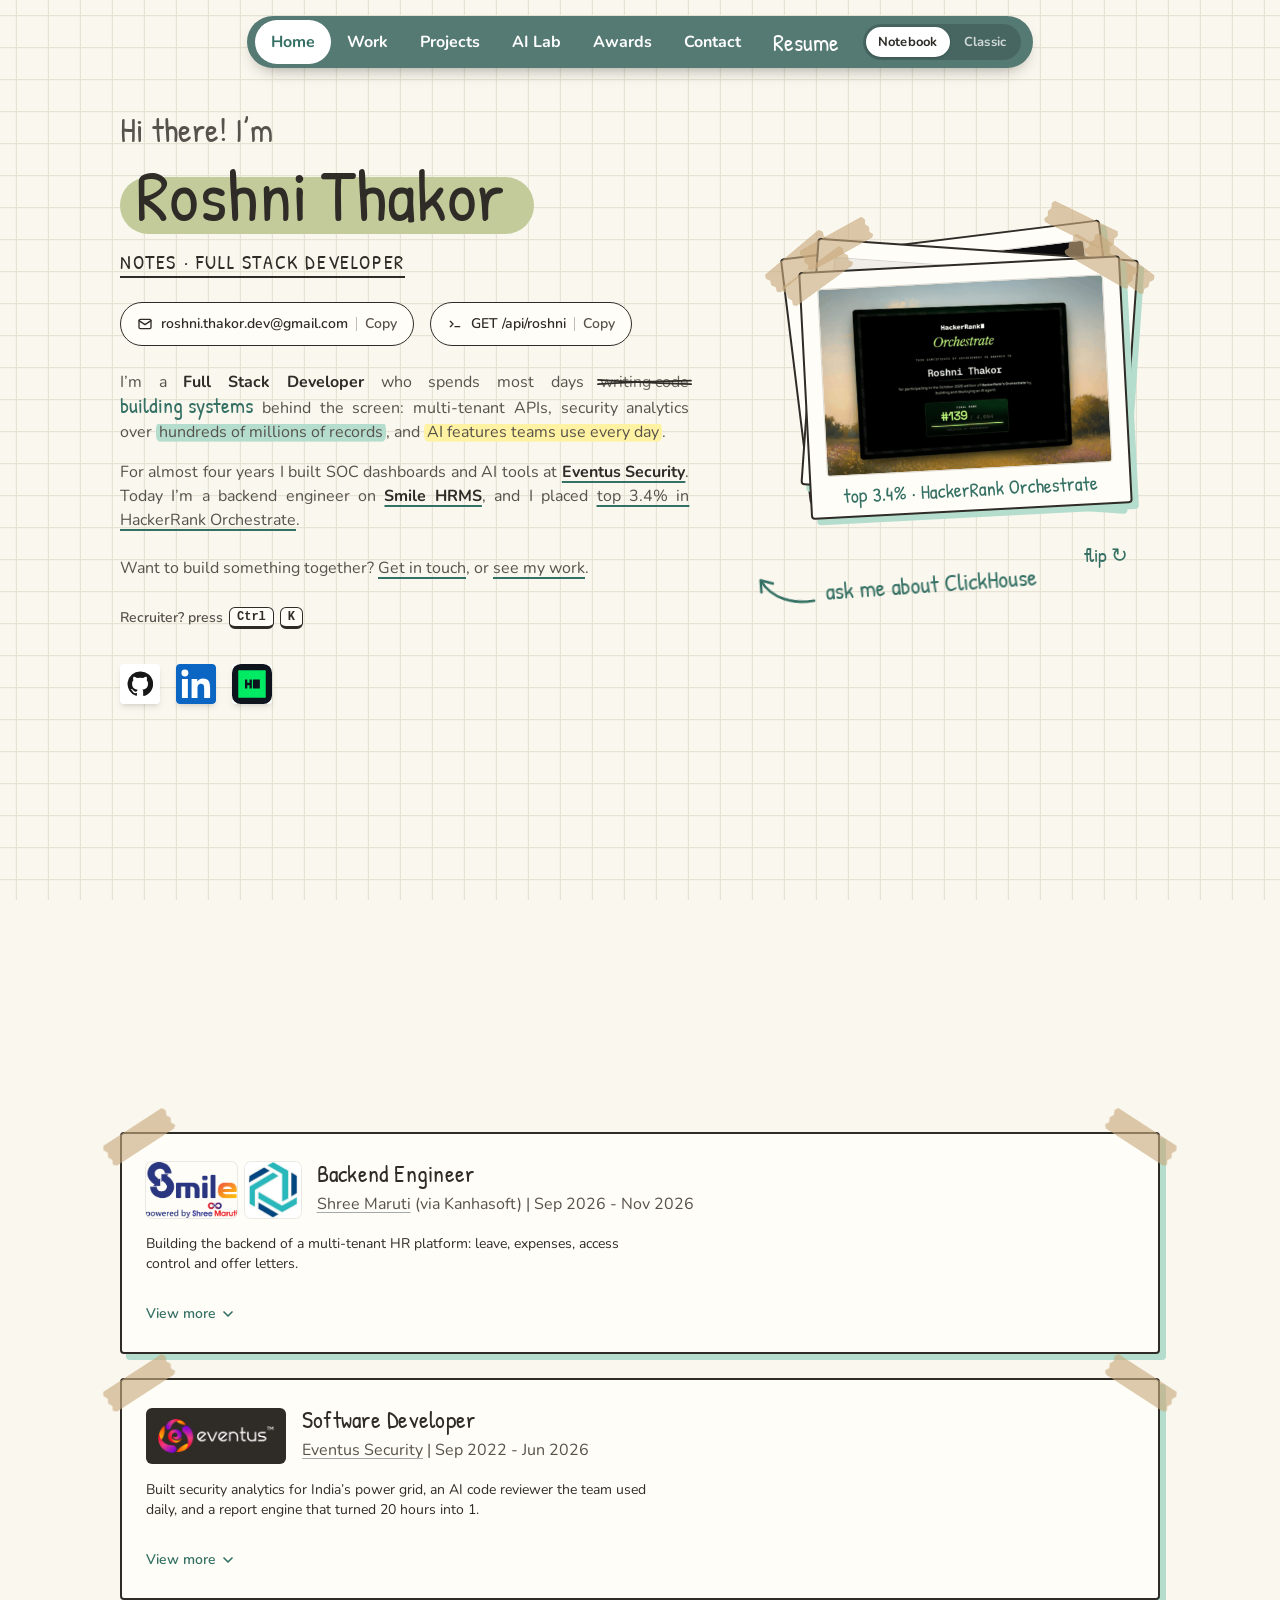
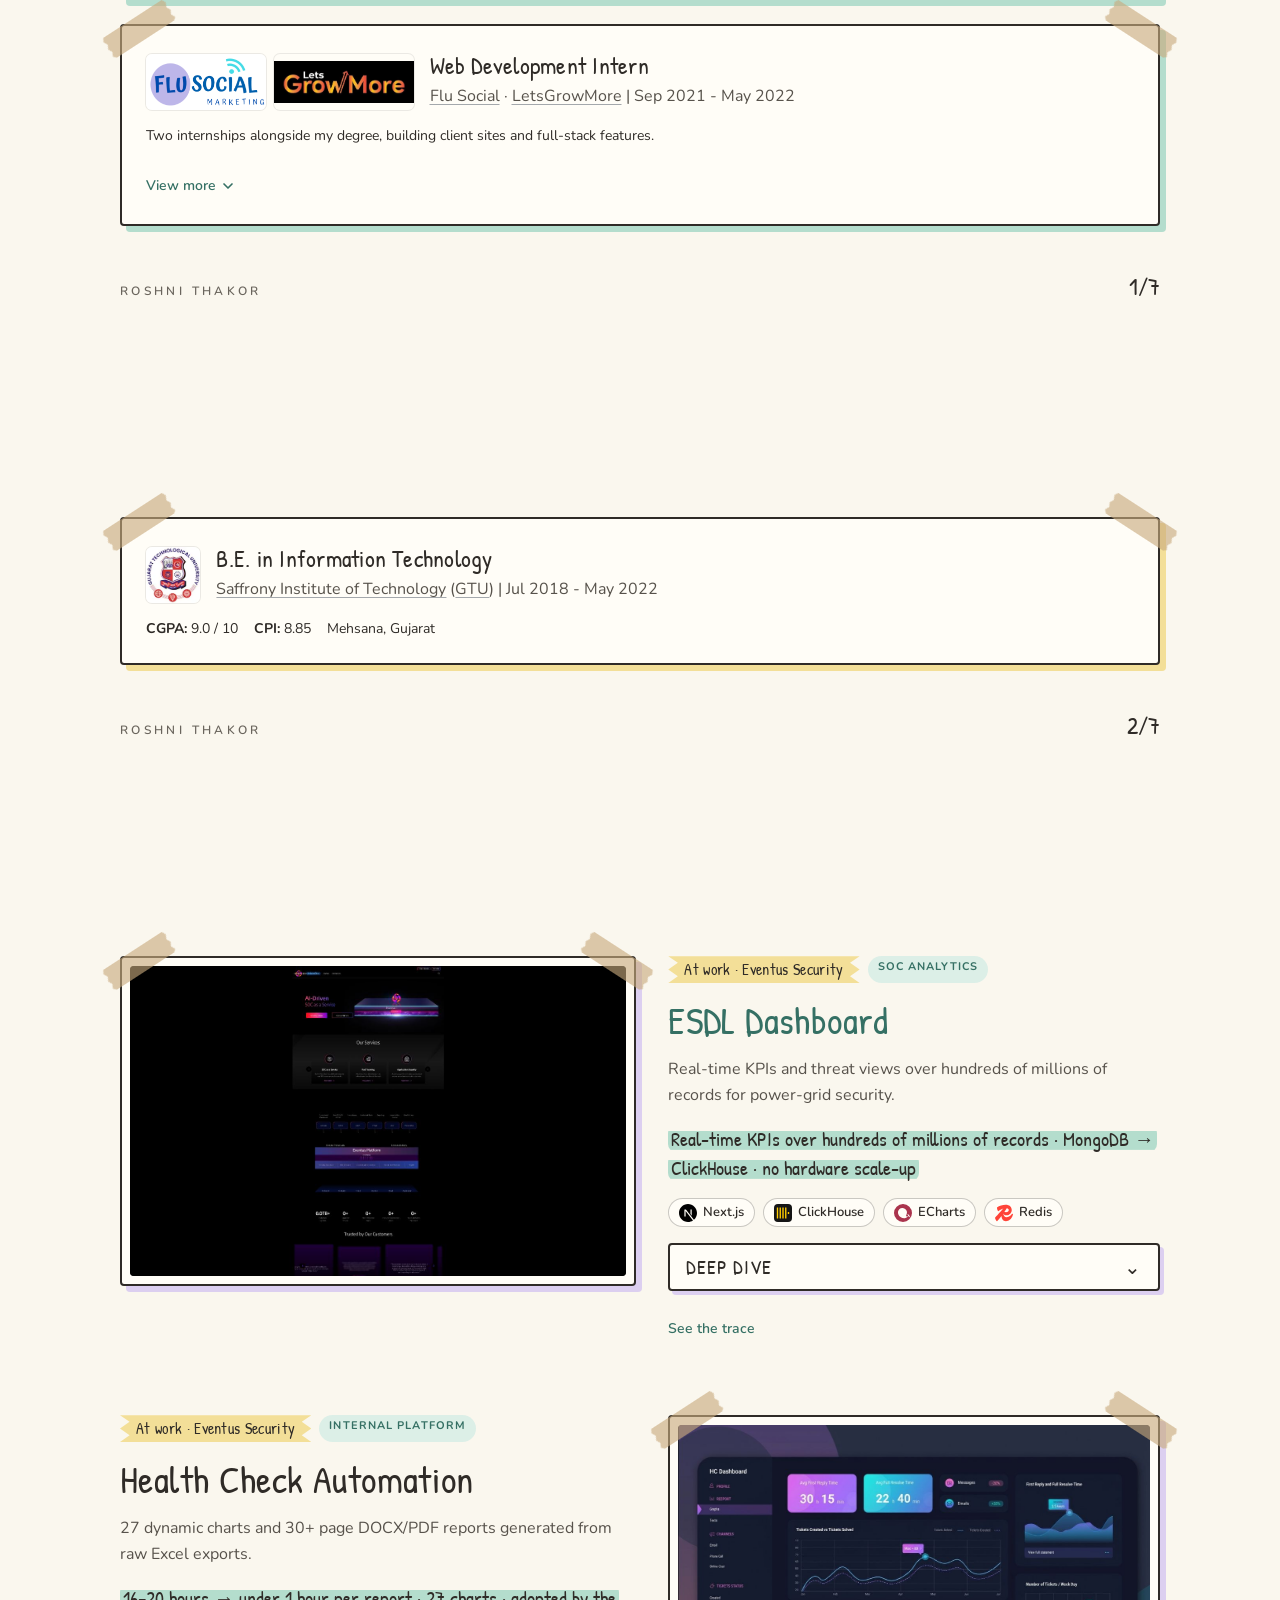
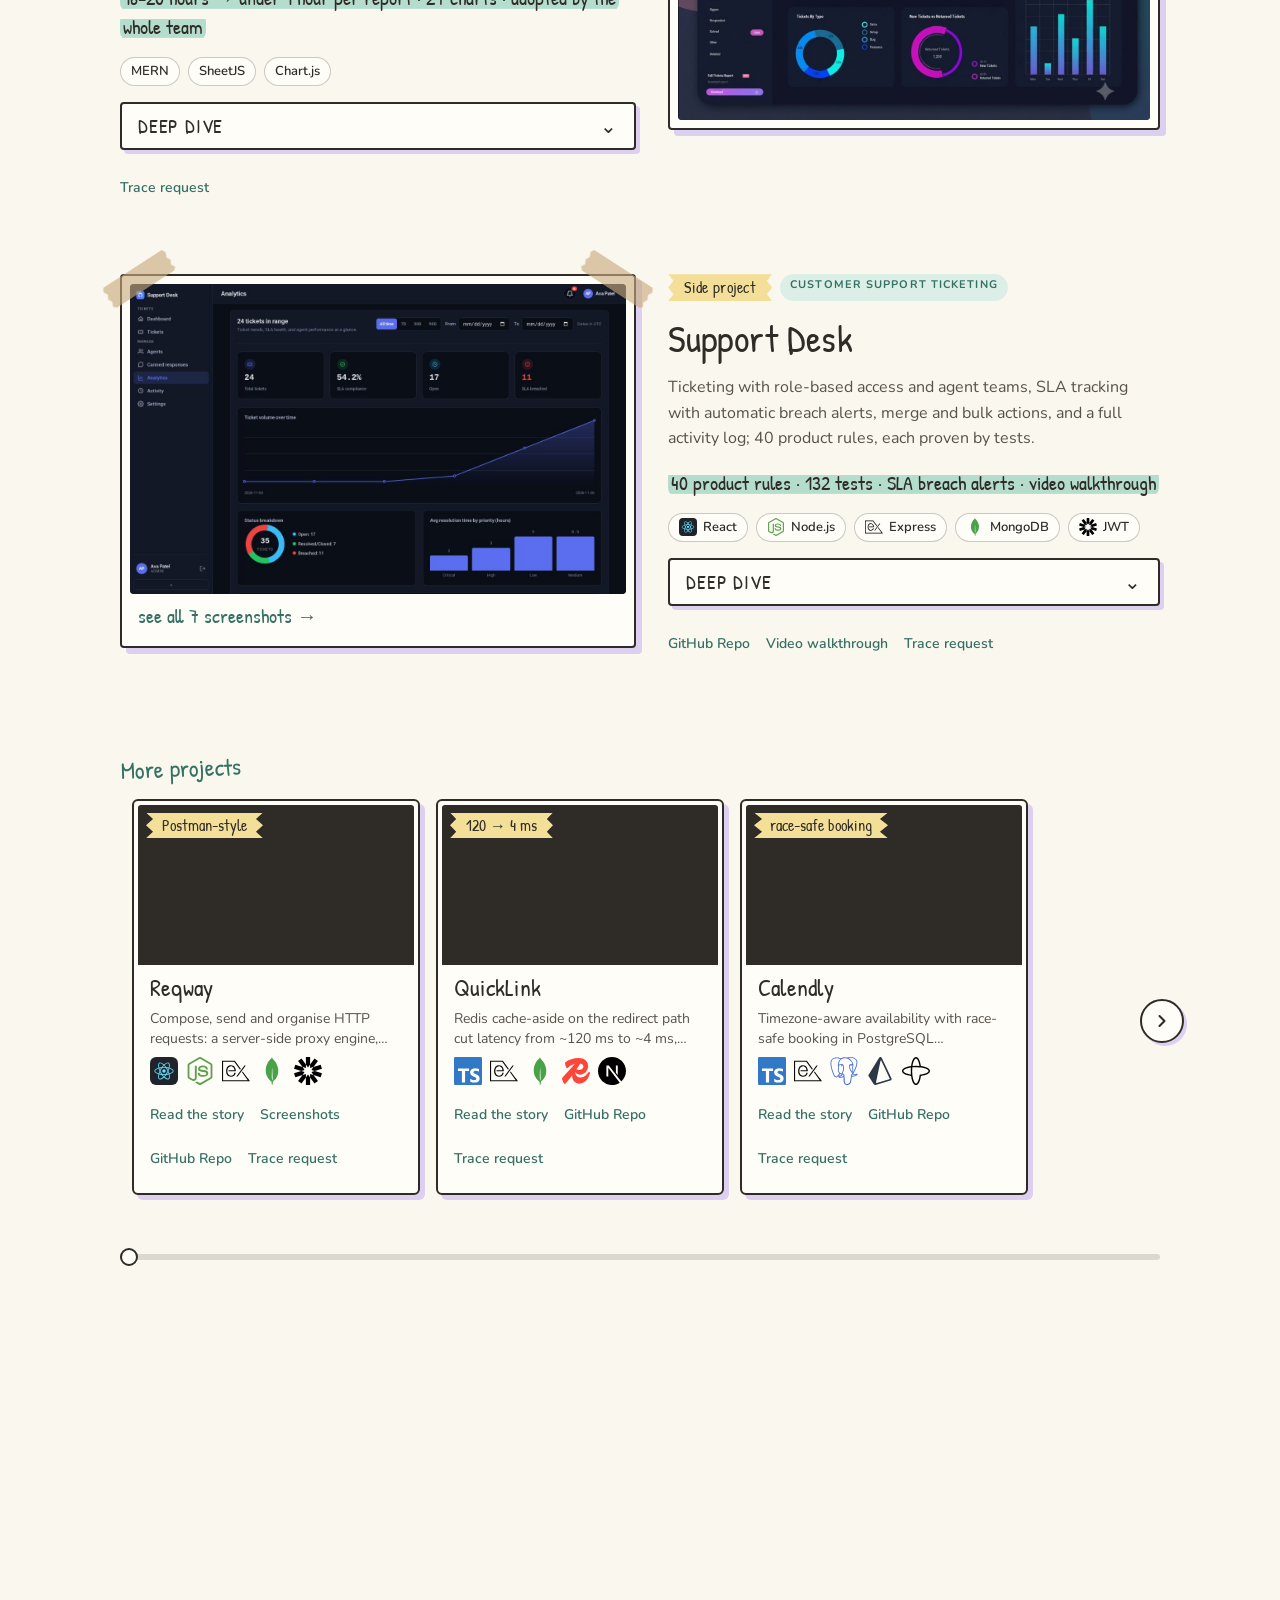
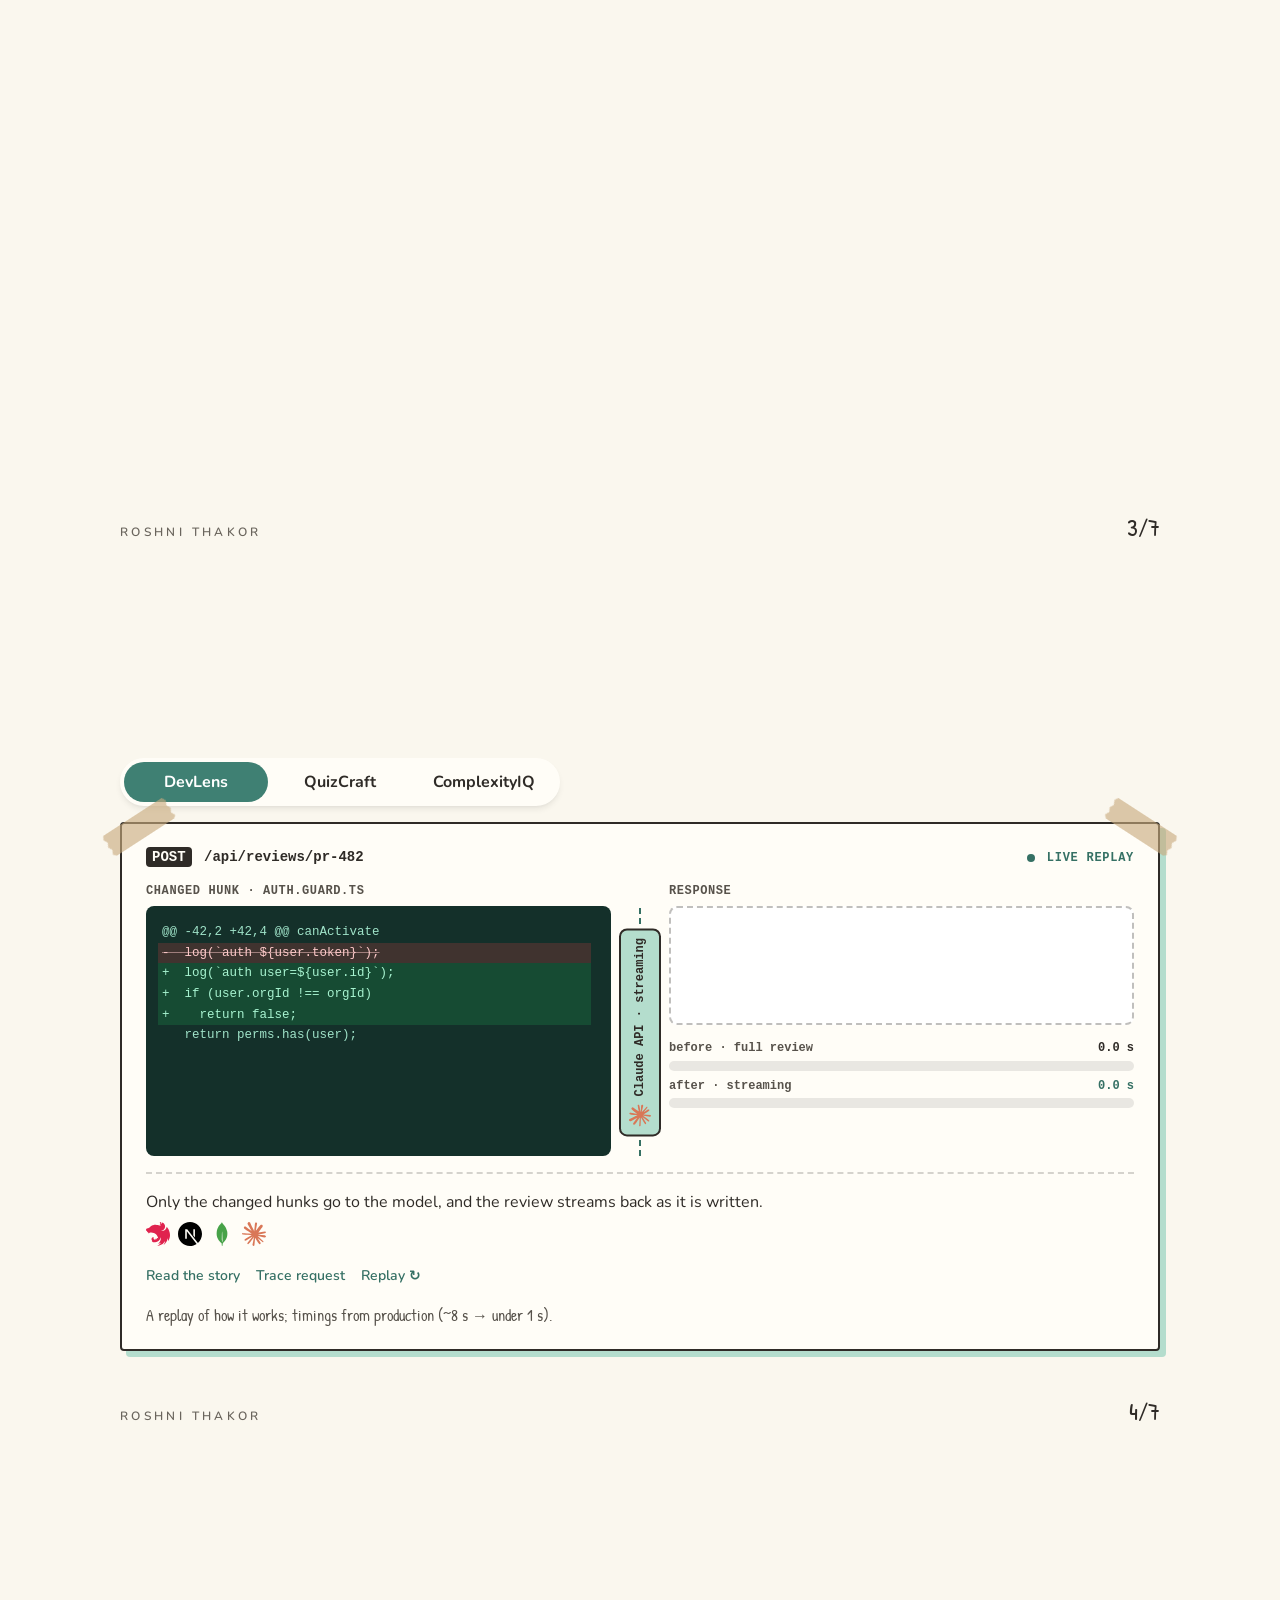
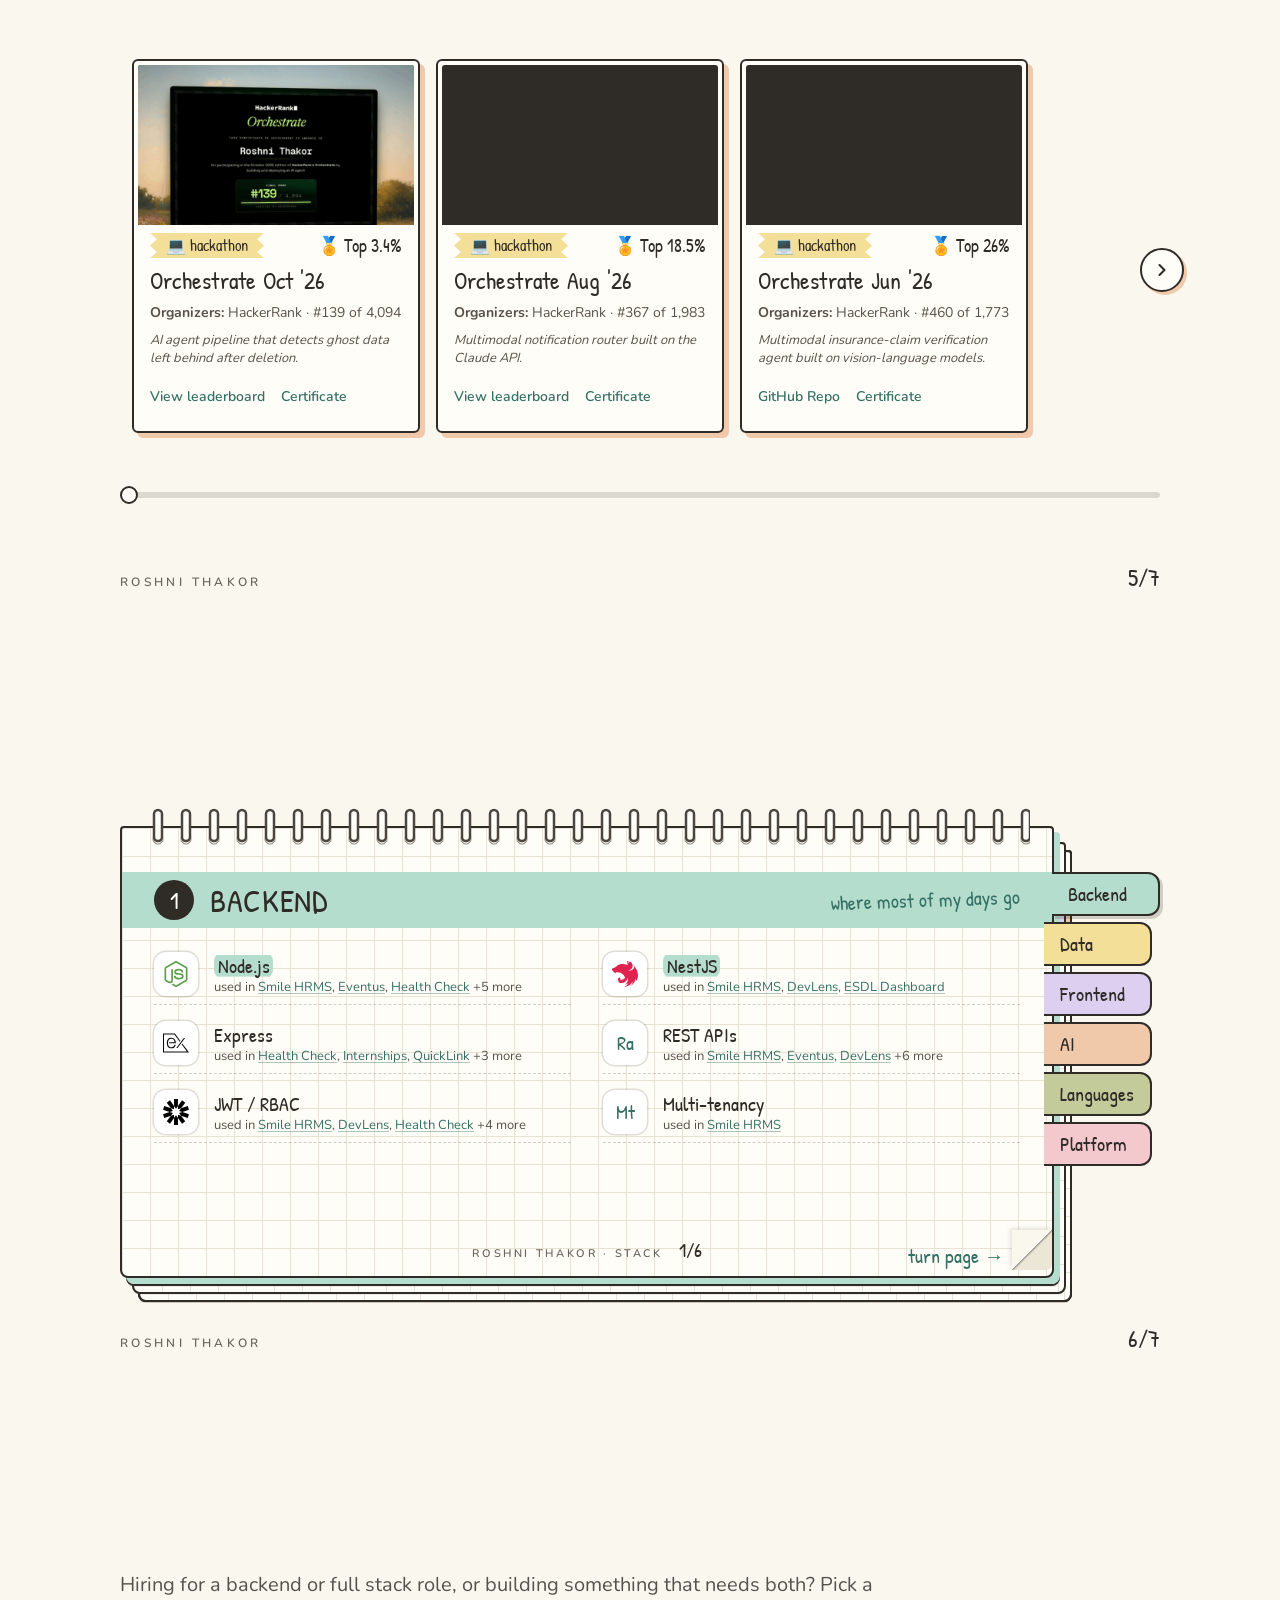
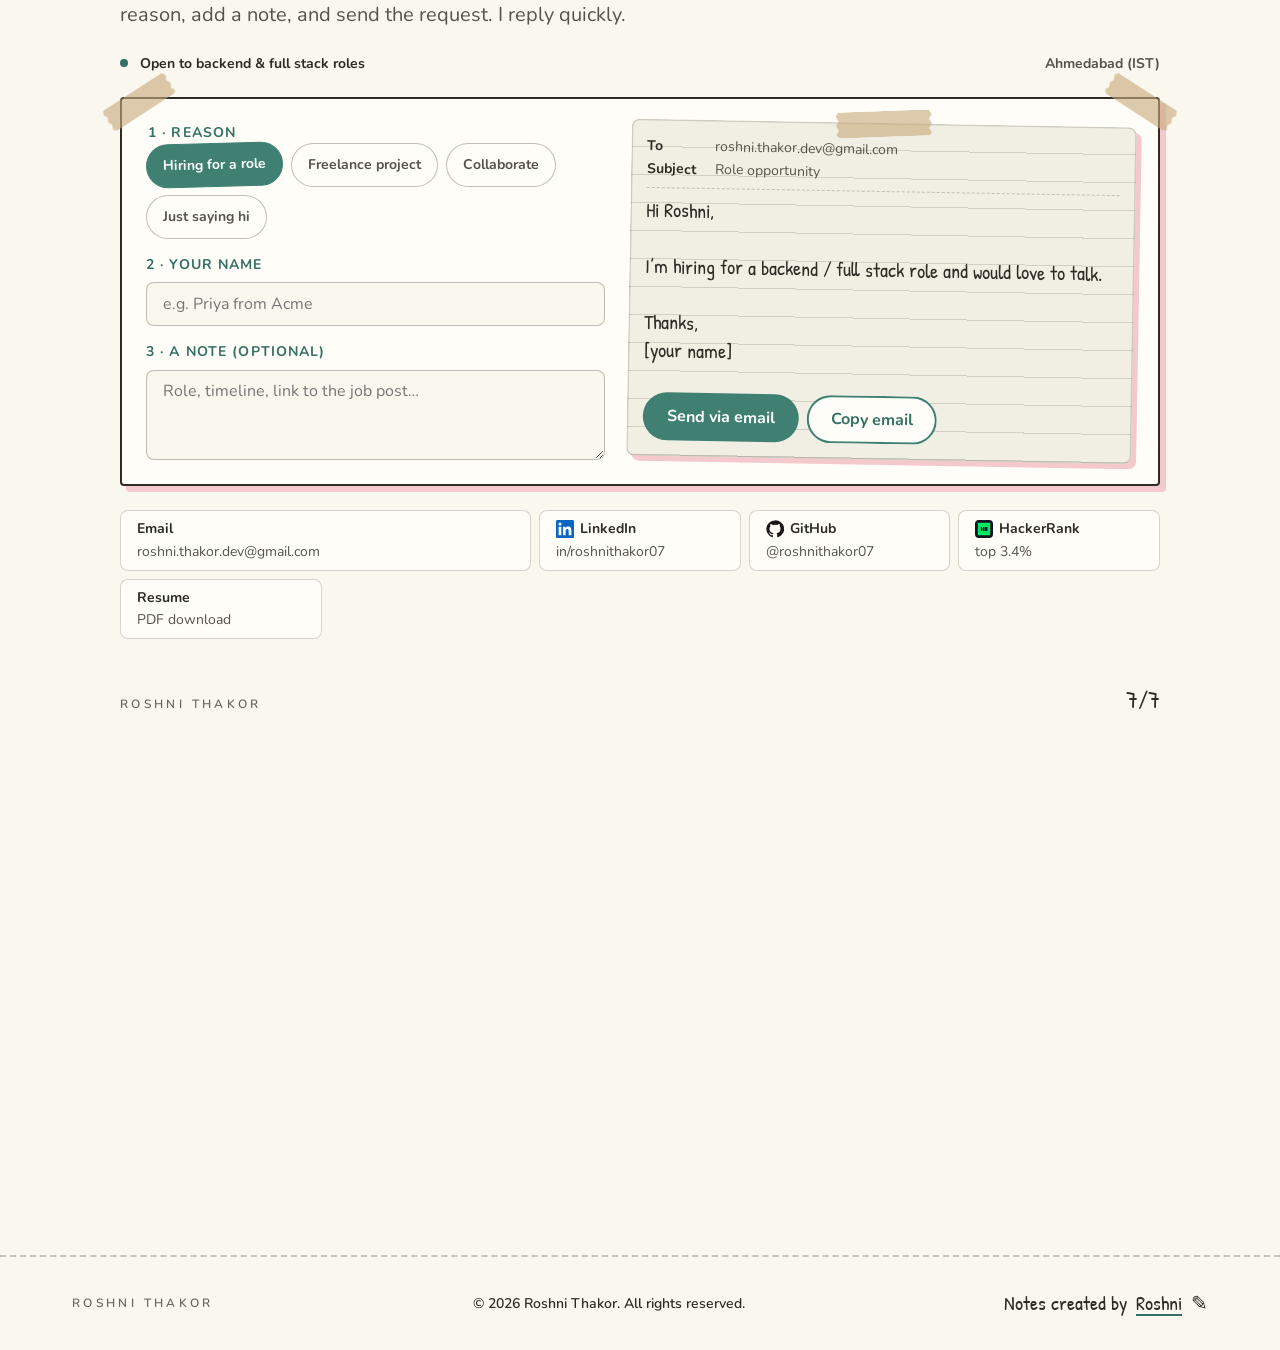
==== commit 81f8b72f: "Site build from portfolio-v3 241ffc5" ====
--- a/v2/index.html
+++ b/v2/index.html
@@ -1,6 +1,4 @@
-<!DOCTYPE html><!--kteGxVXOYuMIqubHiRZLf--><html lang="en" class="__variable_3fa7bc __variable_d47d77"><head><meta charSet="utf-8"/><meta name="viewport" content="width=device-width, initial-scale=1"/><link rel="preload" href="/v2/_next/static/media/5cc7ff84a6a272e2-s.p.woff2" as="font" crossorigin="" type="font/woff2"/><link rel="preload" href="/v2/_next/static/media/c7f01246776257f7-s.p.woff2" as="font" crossorigin="" type="font/woff2"/><link rel="preload" as="image" href="/v2/work/orchestrate-oct-2026.jpg"/><link rel="preload" as="image" href="/v2/logos/groq.svg"/><link rel="preload" as="image" href="/v2/logos/google-antigravity.png"/><link rel="stylesheet" href="/v2/_next/static/css/8351f4681678bd87.css" data-precedence="next"/><link rel="preload" as="script" fetchPriority="low" href="/v2/_next/static/chunks/webpack-1628bcc07b21a4a0.js"/><script src="/v2/_next/static/chunks/a6811722-5bc88f241434c1b1.js" async=""></script><script src="/v2/_next/static/chunks/85-388d747b6f04ba0a.js" async=""></script><script src="/v2/_next/static/chunks/main-app-29522afbad5a5e3a.js" async=""></script><script src="/v2/_next/static/chunks/995-dcb8399e0e68c41e.js" async=""></script><script src="/v2/_next/static/chunks/app/layout-47fba63a0b8a7519.js" async=""></script><script src="/v2/_next/static/chunks/app/page-14e70df5f9084586.js" async=""></script><meta name="next-size-adjust" content=""/><meta name="theme-color" content="#557a73"/><title>Roshni Thakor - Full Stack Developer</title><meta name="description" content="Full stack developer (NestJS, Next.js, TypeScript) building multi-tenant APIs, security analytics and AI features."/><meta name="robots" content="noindex, follow"/><meta property="og:title" content="Roshni Thakor - Full Stack Developer"/><meta property="og:description" content="Full stack developer (NestJS, Next.js, TypeScript) building multi-tenant APIs, security analytics and AI features."/><meta property="og:url" content="https://roshnithakor07.github.io"/><meta property="og:type" content="website"/><meta name="twitter:card" content="summary"/><meta name="twitter:title" content="Roshni Thakor - Full Stack Developer"/><meta name="twitter:description" content="Full stack developer (NestJS, Next.js, TypeScript) building multi-tenant APIs, security analytics and AI features."/><link rel="icon" href="/v2/icon.svg?875dbe81e6b1041b" type="image/svg+xml" sizes="any"/><link rel="apple-touch-icon" href="/v2/apple-icon.png?69e71708cb1994fe" type="image/png" sizes="180x180"/><script src="/v2/_next/static/chunks/polyfills-42372ed130431b0a.js" noModule=""></script></head><body><div hidden=""><!--$--><!--/$--></div><header class="nav  "><div id="progress" class="progress"></div><nav class="nav-pill" aria-label="Main"><button class="nav-toggle" aria-label="Menu" aria-expanded="false"><span></span><span></span><span></span></button><div class="nav-links"><a href="#top" class="nav-link is-active">Home</a><a href="#work" class="nav-link ">Work</a><a href="#projects" class="nav-link ">Projects</a><a href="#ai" class="nav-link ">AI Lab</a><a href="#awards" class="nav-link ">Awards</a><a href="#contact" class="nav-link ">Contact</a><a href="/v2/Roshni_Thakor_Software_Developer.pdf" target="_blank" rel="noreferrer" class="nav-link nav-hand">Resume</a></div></nav></header><div class="cord  " style="--p:0"><span class="cord-string" aria-hidden="true"></span><button type="button" class="cord-tag" aria-label="Back to top" tabindex="-1"><span class="cord-hole" aria-hidden="true"></span><svg viewBox="0 0 24 24" aria-hidden="true"><path d="M12 19V5M5.5 11.5 12 5l6.5 6.5"></path></svg><span class="cord-label" aria-hidden="true">top</span></button></div><main><section id="top" class="section hero"><div class="container hero-grid"><div class="hero-copy"><h1 class="h1"><span class="h1-small">Hi there! I’m</span><span class="h1-name"><span class="word" style="--d:150ms"><span>Roshni</span></span><span class="word" style="--d:270ms"><span>Thakor</span></span></span><span class="h1-sub">Notes · Full Stack Developer</span></h1><div class="chip-row fade-in"><button class="chip-copy" aria-label="Copy roshni.thakor.dev@gmail.com"><svg viewBox="0 0 24 24" aria-hidden="true"><rect x="3" y="5" width="18" height="14" rx="2"></rect><path d="m3 7 9 6 9-6"></path></svg><span>roshni.thakor.dev@gmail.com</span><span class="chip-copy-state">Copy</span></button><button class="chip-copy" aria-label="Copy GET /api/roshni"><svg viewBox="0 0 24 24" aria-hidden="true"><path d="m5 8 4 4-4 4M12 16h7"></path></svg><span>GET /api/roshni</span><span class="chip-copy-state">Copy</span></button></div><div class="hero-text fade-in"><p>I’m a <strong>Full Stack Developer</strong> who spends most days<!-- --> <span class="strike"><del>writing code</del><svg viewBox="0 0 100 20" preserveAspectRatio="none" aria-hidden="true"><path class="pen-draw" style="animation-delay:1s" pathLength="1" d="M0 13 Q50 9 100 8"></path><path class="pen-draw" style="animation-delay:1.2s" pathLength="1" d="M100 13 Q50 11 0 7"></path></svg></span> <span class="hand-inline pen-write" style="animation-delay:1.45s">building systems</span> behind the screen: multi-tenant APIs, security analytics over<!-- --> <mark class="hl">hundreds of millions of records</mark>, and <mark class="hl hl-lemon">AI features teams use every day</mark>.</p><p>For almost four years I built SOC dashboards and AI tools at <a href="https://eventussecurity.com/" class="link" target="_blank" rel="noreferrer"><strong>Eventus Security</strong></a>. Today I’m a backend engineer on <a href="https://shreemaruti.com/" class="link" target="_blank" rel="noreferrer"><strong>Smile HRMS</strong></a>, and I placed <a href="https://www.hackerrank.com/contests/hackerrank-orchestrate-october26/challenges/ghost-data-still-exists/leaderboard?username=roshnithakor07" class="link" target="_blank" rel="noreferrer">top 3.4% in HackerRank Orchestrate</a>.</p></div><p class="hero-cta fade-in">Want to build something together? <a href="#contact" class="link">Get in touch</a>, or <a href="#work" class="link">see my work</a>.<!-- --> <!-- -->Like it classic?<!-- --> <a href="https://roshnithakor07.github.io/" class="link">See the original version</a>.</p><div class="hero-rec fade-in"><button type="button" class="rec-key" aria-haspopup="dialog">Recruiter? <!-- -->press <kbd>Ctrl</kbd> <kbd>K</kbd></button></div><div class="hero-socials fade-in"><a href="https://github.com/roshnithakor07" class="social-tile" target="_blank" rel="noreferrer" aria-label="GitHub"><svg class="logo-svg" width="26" height="26" viewBox="0 0 24 24" role="img" aria-label="GitHub"><title>GitHub</title><path d="M12 .5a11.5 11.5 0 0 0-3.64 22.41c.58.1.79-.25.79-.56v-2c-3.2.7-3.88-1.37-3.88-1.37-.53-1.33-1.28-1.69-1.28-1.69-1.05-.71.08-.7.08-.7 1.16.08 1.77 1.19 1.77 1.19 1.03 1.76 2.7 1.25 3.36.96.1-.75.4-1.25.73-1.54-2.55-.29-5.24-1.28-5.24-5.68 0-1.26.45-2.28 1.19-3.09-.12-.29-.52-1.46.11-3.05 0 0 .97-.31 3.17 1.18a11 11 0 0 1 5.77 0c2.2-1.49 3.17-1.18 3.17-1.18.63 1.59.23 2.76.11 3.05.74.81 1.19 1.83 1.19 3.09 0 4.41-2.7 5.38-5.26 5.67.41.36.78 1.06.78 2.14v3.17c0 .31.21.67.8.56A11.5 11.5 0 0 0 12 .5Z" fill="#181717"></path></svg></a><a href="https://linkedin.com/in/roshnithakor07" class="social-tile" target="_blank" rel="noreferrer" aria-label="LinkedIn"><svg class="logo-svg" width="40" height="40" viewBox="0 0 24 24" role="img" aria-label="LinkedIn"><title>LinkedIn</title><path d="M20.45 20.45h-3.56v-5.57c0-1.33-.02-3.04-1.85-3.04-1.85 0-2.14 1.45-2.14 2.94v5.67H9.35V9h3.41v1.56h.05c.48-.9 1.64-1.85 3.37-1.85 3.6 0 4.27 2.37 4.27 5.46v6.28ZM5.34 7.43a2.06 2.06 0 1 1 0-4.13 2.06 2.06 0 0 1 0 4.13ZM7.12 20.45H3.56V9h3.56v11.45ZM22.22 0H1.77C.79 0 0 .77 0 1.73v20.54C0 23.23.79 24 1.77 24h20.45c.98 0 1.78-.77 1.78-1.73V1.73C24 .77 23.2 0 22.22 0Z" fill="#0A66C2"></path></svg></a><a href="https://www.hackerrank.com/profile/roshnithakor07" class="social-tile" target="_blank" rel="noreferrer" aria-label="HackerRank"><svg class="logo-svg" width="40" height="40" viewBox="0 0 32 32" role="img" aria-label="HackerRank"><title>HackerRank</title><rect width="32" height="32" rx="7" fill="#0E141E"></rect><path d="M0 0v24h24V0zm9.95 8.002h1.805c.061 0 .111.05.111.111v7.767c0 .061-.05.111-.11.111H9.95c-.061 0-.111-.05-.111-.11v-2.87H7.894v2.87c0 .06-.05.11-.11.11H5.976a.11.11 0 01-.11-.11V8.112c0-.06.05-.11.11-.11h1.806c.061 0 .11.05.11.11v2.869H9.84v-2.87c0-.06.05-.11.11-.11zm2.999 0h5.778c.061 0 .111.05.111.11v7.767a.11.11 0 01-.11.112h-5.78a.11.11 0 01-.11-.11V8.111c0-.06.05-.11.11-.11z" fill="#00EA64" transform="translate(5 5) scale(0.9167)"></path></svg></a></div></div><div class="hero-art"><div class="deck"><div class="deck-stack"><figure class="card pinned deck-card pos-0 " aria-hidden="false"><img src="/v2/work/orchestrate-oct-2026.jpg" alt="HackerRank Orchestrate certificate, October 2026: rank 139 of 4,094" width="1200" height="750" loading="eager"/><figcaption class="deck-caption">top 3.4% · HackerRank Orchestrate</figcaption></figure><figure class="card pinned deck-card pos-1 " aria-hidden="true"><img src="/v2/work/quizcraft.jpg" alt="QuizCraft, an AI quiz generator" width="1200" height="750" loading="lazy"/><figcaption class="deck-caption">QuizCraft · live on Vercel</figcaption></figure><figure class="card pinned deck-card pos-2 " aria-hidden="true"><img src="/v2/work/complexityiq.jpg" alt="ComplexityIQ, a Big-O analyser" width="1200" height="750" loading="lazy"/><figcaption class="deck-caption">ComplexityIQ · Big-O analyser</figcaption></figure></div><button type="button" class="deck-next" aria-label="Show next highlight (1 of 3)"><span class="deck-dots" aria-hidden="true"><i class="is-on"></i><i class=""></i><i class=""></i></span><span class="deck-label"><span class="only-touch">tap to </span>flip</span> <span class="deck-icon" aria-hidden="true">↻</span></button></div><p class="hand-note hand-badge"><svg viewBox="0 0 64 40" class="hand-arrow" aria-hidden="true"><path class="pen-draw" style="animation-delay:2.1s;animation-duration:0.3s" pathLength="1" d="M60 6C40 4 18 10 8 30"></path><path class="pen-draw" style="animation-delay:2.4s;animation-duration:0.12s" pathLength="1" d="M8 18 L8 30 L20 26"></path></svg><span class="pen-write" style="animation-delay:2.5s">ask me about ClickHouse</span></p></div></div><div class="container"><dl class="figures"><div class="card figure tilt" style="--d:0ms"><dd class="figure-value"><span>0.0<!-- --> yrs</span></dd><dt class="figure-label">Building production web apps and backends</dt></div><div class="card figure tilt" style="--d:80ms"><dd class="figure-value"><span>&lt;<!-- -->0<!-- --> hr</span></dd><dt class="figure-label">Report prep, down from 16–20 hours</dt></div><div class="card figure tilt" style="--d:160ms"><dd class="figure-value"><span>&lt;<!-- -->0<!-- --> s</span></dd><dt class="figure-label">Perceived AI latency, down from 8 s</dt></div><div class="card figure tilt" style="--d:240ms"><dd class="figure-value"><span>Top <!-- -->0.0<!-- -->%</span></dd><dt class="figure-label">HackerRank Orchestrate, 4,094 entrants</dt></div></dl></div></section><div class="timeline-wrap"><section id="work" class="section split tone-mint"><div class="container"><header class="split-aside band"><span class="band-num" aria-hidden="true">1</span><h2 class="h2">Work Experience</h2><p class="hand-note">3.9 years, 3 teams</p></header><div class="split-body"><article class="card pinned swing job "><header class="job-head"><div class="job-logos"><img src="/v2/logos/smile-shree-maruti.png" alt="Smile HRMS, powered by Shree Maruti" loading="lazy" class="job-logo  is-wide"/><img src="/v2/logos/kanhasoft.png" alt="Kanhasoft" loading="lazy" class="job-logo  "/></div><div class="job-title"><h3 class="h3">Backend Engineer</h3><p class="job-meta"><a class="co-link" href="https://shreemaruti.com/" target="_blank" rel="noreferrer">Shree Maruti</a> (<!-- -->via Kanhasoft<!-- -->)<!-- --> | <!-- -->Sep 2026 - Nov 2026</p></div></header><p class="job-summary">Building the backend of a multi-tenant HR platform: leave, expenses, access control and offer letters.</p><div class="job-more" id="job-more-0" inert=""><div class="job-more-inner"><span class="job-fold" aria-hidden="true"></span><p class="eyebrow job-reveal" style="--n:0">Smile HRMS</p><ul class="job-points"><li class="job-reveal" style="--n:1">Shipped the Leave Management module end to end: policies, balances and approval workflows with multi-organization data isolation.</li><li class="job-reveal" style="--n:2">Built Expenses with S3 signed-URL receipts, currency-locked exchange rates and versioned policy documents.</li><li class="job-reveal" style="--n:3">Implemented JWT auth and permission-code RBAC with org-scoped access, backed by 242+ unit tests.</li></ul><ul class="tags job-reveal" style="--n:4"><li class="tag" style="--n:0"><svg class="logo-svg" width="16" height="16" viewBox="0 0 24 24" role="img" aria-label="NestJS"><title>NestJS</title><path d="M14.131.047c-.173 0-.334.037-.483.087.316.21.49.49.576.806.007.043.019.074.025.117a.681.681 0 0 1 .013.112c.024.545-.143.614-.26.936-.18.415-.13.861.086 1.22a.74.74 0 0 0 .074.137c-.235-1.568 1.073-1.803 1.314-2.293.019-.428-.334-.713-.613-.911a1.37 1.37 0 0 0-.732-.21zM16.102.4c-.024.143-.006.106-.012.18-.006.05-.006.112-.012.161-.013.05-.025.1-.044.149-.012.05-.03.1-.05.149l-.067.142c-.02.025-.031.05-.05.075l-.037.055a2.152 2.152 0 0 1-.093.124c-.037.038-.068.081-.112.112v.006c-.037.031-.074.068-.118.1-.13.099-.278.173-.415.266-.043.03-.087.056-.124.093a.906.906 0 0 0-.118.099c-.043.037-.074.074-.111.118-.031.037-.068.08-.093.124a1.582 1.582 0 0 0-.087.13c-.025.05-.043.093-.068.142-.019.05-.037.093-.05.143a2.007 2.007 0 0 0-.043.155c-.006.025-.006.056-.012.08-.007.025-.007.05-.013.075 0 .05-.006.105-.006.155 0 .037 0 .074.006.111 0 .05.006.1.019.155.006.05.018.1.03.15.02.049.032.098.05.148.013.03.031.062.044.087l-1.426-.552c-.241-.068-.477-.13-.719-.186l-.39-.093c-.372-.074-.75-.13-1.128-.167-.013 0-.019-.006-.031-.006A11.082 11.082 0 0 0 8.9 2.855c-.378.025-.756.074-1.134.136a12.45 12.45 0 0 0-.837.174l-.279.074c-.092.037-.18.08-.266.118l-.205.093c-.012.006-.024.006-.03.012-.063.031-.118.056-.174.087a2.738 2.738 0 0 0-.236.118c-.043.018-.086.043-.124.062a.559.559 0 0 1-.055.03c-.056.032-.112.063-.162.094a1.56 1.56 0 0 0-.148.093c-.044.03-.087.055-.124.086-.006.007-.013.007-.019.013-.037.025-.08.056-.118.087l-.012.012-.093.074c-.012.007-.025.019-.037.025-.031.025-.062.056-.093.08-.006.013-.019.02-.025.025-.037.038-.074.069-.111.106-.007 0-.007.006-.013.012a1.742 1.742 0 0 0-.111.106c-.007.006-.007.012-.013.012a1.454 1.454 0 0 0-.093.1c-.012.012-.03.024-.043.036a1.374 1.374 0 0 1-.106.112c-.006.012-.018.019-.024.03-.05.05-.093.1-.143.15l-.018.018c-.1.106-.205.211-.317.304-.111.1-.229.192-.347.273a3.777 3.777 0 0 1-.762.421c-.13.056-.267.106-.403.149-.26.056-.527.161-.756.18-.05 0-.105.012-.155.018l-.155.037-.149.056c-.05.019-.099.044-.148.068-.044.031-.093.056-.137.087a1.011 1.011 0 0 0-.124.106c-.043.03-.087.074-.124.111-.037.043-.074.08-.105.124-.031.05-.068.093-.093.143a1.092 1.092 0 0 0-.087.142c-.025.056-.05.106-.068.161-.019.05-.037.106-.056.161-.012.05-.025.1-.03.15 0 .005-.007.012-.007.018-.012.056-.012.13-.019.167C.006 7.95 0 7.986 0 8.03a.657.657 0 0 0 .074.31v.006c.019.037.044.075.069.112.024.037.05.074.08.111.031.031.068.069.106.1a.906.906 0 0 0 .117.099c.149.13.186.173.378.272.031.019.062.031.1.05.006 0 .012.006.018.006 0 .013 0 .019.006.031a1.272 1.272 0 0 0 .08.298c.02.037.032.074.05.111.007.013.013.025.02.031.024.05.049.093.073.137l.093.13c.031.037.069.08.106.118.037.037.074.068.118.105 0 0 .006.006.012.006.037.031.074.062.112.087a.986.986 0 0 0 .136.08c.043.025.093.05.142.069a.73.73 0 0 0 .124.043c.007.006.013.006.025.012.025.007.056.013.08.019-.018.335-.024.65.026.762.055.124.328-.254.6-.688-.036.428-.061.93 0 1.079.069.155.44-.329.763-.862 4.395-1.016 8.405 2.02 8.826 6.31-.08-.67-.905-1.041-1.283-.948-.186.458-.502 1.047-1.01 1.413.043-.41.025-.83-.062-1.24a4.009 4.009 0 0 1-.769 1.562c-.588.043-1.177-.242-1.487-.67-.025-.018-.031-.055-.05-.08-.018-.043-.037-.087-.05-.13a.515.515 0 0 1-.037-.13c-.006-.044-.006-.087-.006-.137v-.093a.992.992 0 0 1 .031-.13c.013-.043.025-.086.044-.13.024-.043.043-.087.074-.13.105-.298.105-.54-.087-.682a.706.706 0 0 0-.118-.062c-.024-.006-.055-.018-.08-.025l-.05-.018a.847.847 0 0 0-.13-.031.472.472 0 0 0-.13-.019 1.01 1.01 0 0 0-.136-.012c-.031 0-.062.006-.093.006a.484.484 0 0 0-.137.019c-.043.006-.086.012-.13.024a1.068 1.068 0 0 0-.13.044c-.043.018-.08.037-.124.056-.037.018-.074.043-.118.062-1.444.942-.582 3.148.403 3.787-.372.068-.75.148-.855.229l-.013.012c.267.161.546.298.837.416.397.13.818.247 1.004.297v.006a5.996 5.996 0 0 0 1.562.112c2.746-.192 4.996-2.281 5.405-5.033l.037.161c.019.112.043.23.056.347v.006c.012.056.018.112.025.162v.024c.006.056.012.112.012.162.006.068.012.136.012.204v.1c0 .03.007.067.007.098 0 .038-.007.075-.007.112v.087c0 .043-.006.08-.006.124 0 .025 0 .05-.006.08 0 .044-.006.087-.006.137-.006.018-.006.037-.006.055l-.02.143c0 .019 0 .037-.005.056-.007.062-.019.118-.025.18v.012l-.037.174v.018l-.037.167c0 .007-.007.02-.007.025a1.663 1.663 0 0 1-.043.168v.018c-.019.062-.037.118-.05.174-.006.006-.006.012-.006.012l-.056.186c-.024.062-.043.118-.068.18-.025.062-.043.124-.068.18-.025.062-.05.117-.074.18h-.007c-.024.055-.05.117-.08.173a.302.302 0 0 1-.019.043c-.006.006-.006.013-.012.019a5.867 5.867 0 0 1-1.742 2.082c-.05.031-.099.069-.149.106-.012.012-.03.018-.043.03a2.603 2.603 0 0 1-.136.094l.018.037h.007l.26-.037h.006c.161-.025.322-.056.483-.087.044-.006.093-.019.137-.031l.087-.019c.043-.006.086-.018.13-.024.037-.013.074-.02.111-.031.62-.15 1.221-.354 1.798-.595a9.926 9.926 0 0 1-3.85 3.142c.714-.05 1.426-.167 2.114-.366a9.903 9.903 0 0 0 5.857-4.68 9.893 9.893 0 0 1-1.667 3.986 9.758 9.758 0 0 0 1.655-1.376 9.824 9.824 0 0 0 2.61-5.268c.21.98.272 1.99.18 2.987 4.474-6.241.371-12.712-1.346-14.416-.006-.013-.012-.019-.012-.031-.006.006-.006.006-.006.012 0-.006 0-.006-.007-.012 0 .074-.006.148-.012.223a8.34 8.34 0 0 1-.062.415c-.03.136-.068.273-.105.41-.044.13-.093.266-.15.396a5.322 5.322 0 0 1-.185.378 4.735 4.735 0 0 1-.477.688c-.093.111-.192.21-.292.31a3.994 3.994 0 0 1-.18.155l-.142.124a3.459 3.459 0 0 1-.347.241 4.295 4.295 0 0 1-.366.211c-.13.062-.26.118-.39.174a4.364 4.364 0 0 1-.818.223c-.143.025-.285.037-.422.05a4.914 4.914 0 0 1-.297.012 4.66 4.66 0 0 1-.422-.025 3.137 3.137 0 0 1-.421-.062 3.136 3.136 0 0 1-.415-.105h-.007c.137-.013.273-.025.41-.05a4.493 4.493 0 0 0 .818-.223c.136-.05.266-.112.39-.174.13-.062.248-.13.372-.204.118-.08.235-.161.347-.248.112-.087.217-.18.316-.279.105-.093.198-.198.291-.304.093-.111.18-.223.26-.334.013-.019.026-.044.038-.062.062-.1.124-.199.18-.298a4.272 4.272 0 0 0 .334-.775c.044-.13.075-.266.106-.403.025-.142.05-.278.062-.415.012-.142.025-.285.025-.421 0-.1-.007-.199-.013-.298a6.726 6.726 0 0 0-.05-.415 4.493 4.493 0 0 0-.092-.415c-.044-.13-.087-.267-.137-.397-.05-.13-.111-.26-.173-.384-.069-.124-.137-.248-.211-.366a6.843 6.843 0 0 0-.248-.34c-.093-.106-.186-.212-.285-.317a3.878 3.878 0 0 0-.161-.155c-.28-.217-.57-.421-.862-.607a1.154 1.154 0 0 0-.124-.062 2.415 2.415 0 0 0-.589-.26Z" fill="#E0234E"></path></svg>NestJS</li><li class="tag" style="--n:1">Fastify</li><li class="tag" style="--n:2"><svg class="logo-svg" width="16" height="16" viewBox="0 0 24 24" role="img" aria-label="PostgreSQL"><title>PostgreSQL</title><path d="M23.5594 14.7228a.5269.5269 0 0 0-.0563-.1191c-.139-.2632-.4768-.3418-1.0074-.2321-1.6533.3411-2.2935.1312-2.5256-.0191 1.342-2.0482 2.445-4.522 3.0411-6.8297.2714-1.0507.7982-3.5237.1222-4.7316a1.5641 1.5641 0 0 0-.1509-.235C21.6931.9086 19.8007.0248 17.5099.0005c-1.4947-.0158-2.7705.3461-3.1161.4794a9.449 9.449 0 0 0-.5159-.0816 8.044 8.044 0 0 0-1.3114-.1278c-1.1822-.0184-2.2038.2642-3.0498.8406-.8573-.3211-4.7888-1.645-7.2219.0788C.9359 2.1526.3086 3.8733.4302 6.3043c.0409.818.5069 3.334 1.2423 5.7436.4598 1.5065.9387 2.7019 1.4334 3.582.553.9942 1.1259 1.5933 1.7143 1.7895.4474.1491 1.1327.1441 1.8581-.7279.8012-.9635 1.5903-1.8258 1.9446-2.2069.4351.2355.9064.3625 1.39.3772a.0569.0569 0 0 0 .0004.0041 11.0312 11.0312 0 0 0-.2472.3054c-.3389.4302-.4094.5197-1.5002.7443-.3102.064-1.1344.2339-1.1464.8115-.0025.1224.0329.2309.0919.3268.2269.4231.9216.6097 1.015.6331 1.3345.3335 2.5044.092 3.3714-.6787-.017 2.231.0775 4.4174.3454 5.0874.2212.5529.7618 1.9045 2.4692 1.9043.2505 0 .5263-.0291.8296-.0941 1.7819-.3821 2.5557-1.1696 2.855-2.9059.1503-.8707.4016-2.8753.5388-4.1012.0169-.0703.0357-.1207.057-.1362.0007-.0005.0697-.0471.4272.0307a.3673.3673 0 0 0 .0443.0068l.2539.0223.0149.001c.8468.0384 1.9114-.1426 2.5312-.4308.6438-.2988 1.8057-1.0323 1.5951-1.6698zM2.371 11.8765c-.7435-2.4358-1.1779-4.8851-1.2123-5.5719-.1086-2.1714.4171-3.6829 1.5623-4.4927 1.8367-1.2986 4.8398-.5408 6.108-.13-.0032.0032-.0066.0061-.0098.0094-2.0238 2.044-1.9758 5.536-1.9708 5.7495-.0002.0823.0066.1989.0162.3593.0348.5873.0996 1.6804-.0735 2.9184-.1609 1.1504.1937 2.2764.9728 3.0892.0806.0841.1648.1631.2518.2374-.3468.3714-1.1004 1.1926-1.9025 2.1576-.5677.6825-.9597.5517-1.0886.5087-.3919-.1307-.813-.5871-1.2381-1.3223-.4796-.839-.9635-2.0317-1.4155-3.5126zm6.0072 5.0871c-.1711-.0428-.3271-.1132-.4322-.1772.0889-.0394.2374-.0902.4833-.1409 1.2833-.2641 1.4815-.4506 1.9143-1.0002.0992-.126.2116-.2687.3673-.4426a.3549.3549 0 0 0 .0737-.1298c.1708-.1513.2724-.1099.4369-.0417.156.0646.3078.26.3695.4752.0291.1016.0619.2945-.0452.4444-.9043 1.2658-2.2216 1.2494-3.1676 1.0128zm2.094-3.988-.0525.141c-.133.3566-.2567.6881-.3334 1.003-.6674-.0021-1.3168-.2872-1.8105-.8024-.6279-.6551-.9131-1.5664-.7825-2.5004.1828-1.3079.1153-2.4468.079-3.0586-.005-.0857-.0095-.1607-.0122-.2199.2957-.2621 1.6659-.9962 2.6429-.7724.4459.1022.7176.4057.8305.928.5846 2.7038.0774 3.8307-.3302 4.7363-.084.1866-.1633.3629-.2311.5454zm7.3637 4.5725c-.0169.1768-.0358.376-.0618.5959l-.146.4383a.3547.3547 0 0 0-.0182.1077c-.0059.4747-.054.6489-.115.8693-.0634.2292-.1353.4891-.1794 1.0575-.11 1.4143-.8782 2.2267-2.4172 2.5565-1.5155.3251-1.7843-.4968-2.0212-1.2217a6.5824 6.5824 0 0 0-.0769-.2266c-.2154-.5858-.1911-1.4119-.1574-2.5551.0165-.5612-.0249-1.9013-.3302-2.6462.0044-.2932.0106-.5909.019-.8918a.3529.3529 0 0 0-.0153-.1126 1.4927 1.4927 0 0 0-.0439-.208c-.1226-.4283-.4213-.7866-.7797-.9351-.1424-.059-.4038-.1672-.7178-.0869.067-.276.1831-.5875.309-.9249l.0529-.142c.0595-.16.134-.3257.213-.5012.4265-.9476 1.0106-2.2453.3766-5.1772-.2374-1.0981-1.0304-1.6343-2.2324-1.5098-.7207.0746-1.3799.3654-1.7088.5321a5.6716 5.6716 0 0 0-.1958.1041c.0918-1.1064.4386-3.1741 1.7357-4.4823a4.0306 4.0306 0 0 1 .3033-.276.3532.3532 0 0 0 .1447-.0644c.7524-.5706 1.6945-.8506 2.802-.8325.4091.0067.8017.0339 1.1742.081 1.939.3544 3.2439 1.4468 4.0359 2.3827.8143.9623 1.2552 1.9315 1.4312 2.4543-1.3232-.1346-2.2234.1268-2.6797.779-.9926 1.4189.543 4.1729 1.2811 5.4964.1353.2426.2522.4522.2889.5413.2403.5825.5515.9713.7787 1.2552.0696.087.1372.1714.1885.245-.4008.1155-1.1208.3825-1.0552 1.717-.0123.1563-.0423.4469-.0834.8148-.0461.2077-.0702.4603-.0994.7662zm.8905-1.6211c-.0405-.8316.2691-.9185.5967-1.0105a2.8566 2.8566 0 0 0 .135-.0406 1.202 1.202 0 0 0 .1342.103c.5703.3765 1.5823.4213 3.0068.1344-.2016.1769-.5189.3994-.9533.6011-.4098.1903-1.0957.333-1.7473.3636-.7197.0336-1.0859-.0807-1.1721-.151zm.5695-9.2712c-.0059.3508-.0542.6692-.1054 1.0017-.055.3576-.112.7274-.1264 1.1762-.0142.4368.0404.8909.0932 1.3301.1066.887.216 1.8003-.2075 2.7014a3.5272 3.5272 0 0 1-.1876-.3856c-.0527-.1276-.1669-.3326-.3251-.6162-.6156-1.1041-2.0574-3.6896-1.3193-4.7446.3795-.5427 1.3408-.5661 2.1781-.463zm.2284 7.0137a12.3762 12.3762 0 0 0-.0853-.1074l-.0355-.0444c.7262-1.1995.5842-2.3862.4578-3.4385-.0519-.4318-.1009-.8396-.0885-1.2226.0129-.4061.0666-.7543.1185-1.0911.0639-.415.1288-.8443.1109-1.3505.0134-.0531.0188-.1158.0118-.1902-.0457-.4855-.5999-1.938-1.7294-3.253-.6076-.7073-1.4896-1.4972-2.6889-2.0395.5251-.1066 1.2328-.2035 2.0244-.1859 2.0515.0456 3.6746.8135 4.8242 2.2824a.908.908 0 0 1 .0667.1002c.7231 1.3556-.2762 6.2751-2.9867 10.5405zm-8.8166-6.1162c-.025.1794-.3089.4225-.6211.4225a.5821.5821 0 0 1-.0809-.0056c-.1873-.026-.3765-.144-.5059-.3156-.0458-.0605-.1203-.178-.1055-.2844.0055-.0401.0261-.0985.0925-.1488.1182-.0894.3518-.1226.6096-.0867.3163.0441.6426.1938.6113.4186zm7.9305-.4114c.0111.0792-.049.201-.1531.3102-.0683.0717-.212.1961-.4079.2232a.5456.5456 0 0 1-.075.0052c-.2935 0-.5414-.2344-.5607-.3717-.024-.1765.2641-.3106.5611-.352.297-.0414.6111.0088.6356.1851z" fill="#4169E1"></path></svg>PostgreSQL</li><li class="tag" style="--n:3"><svg class="logo-svg" width="16" height="16" viewBox="0 0 24 24" role="img" aria-label="TypeORM"><title>TypeORM</title><path d="M22.593 6.863c0 .9-.008 1.742.004 2.583.006.355.07.708.21 1.038.133.306.35.544.652.692.153.075.314.131.47.204a.134.13 0 0 1 .066.099q.008.58 0 1.16c0 .039-.052.097-.093.11a1.818 1.82 0 0 0-1.178 1.22c-.125.387-.137.785-.137 1.187q.002 2.24-.006 4.48c0 .466-.07.926-.225 1.363-.087.241-.226.463-.347.69-.016.031-.05.052-.08.073-.185.137-.365.287-.56.407-.169.103-.354.177-.535.255-.114.048-.236.082-.352.121q-.025.01-.05.014c-.23.028-.46.062-.689.083q-.418.033-.834.052c-.061.003-.123-.02-.183-.026-.104-.01-.13-.07-.128-.168a31.962 32 0 0 0 0-1.017c0-.104.027-.15.139-.141.117.007.24.012.354-.004q.332-.047.655-.125a2.996 3 0 0 0 .44-.153.94.94 0 0 0 .456-.409c.125-.208.185-.437.236-.676.057-.263.036-.52.04-.78.007-1.485 0-2.97.008-4.456q.003-.47.078-.935a2.148 2.15 0 0 1 1.09-1.585l.25-.143c.061-.037.054-.107-.016-.144a2.797 2.8 0 0 1-.815-.646 2.097 2.1 0 0 1-.39-.711c-.18-.551-.205-1.12-.202-1.694.002-1.446-.01-2.892 0-4.337a2.996 3 0 0 0-.072-.666c-.08-.37-.24-.712-.59-.909a2.298 2.3 0 0 0-.467-.177 2.996 3 0 0 0-.503-.11 3.995 4 0 0 0-.54-.025c-.113.001-.153-.03-.15-.147.006-.364.003-.728.001-1.092 0-.089.03-.122.117-.119.196.005.39-.007.584.004.272.016.545.035.815.073a3.096 3.1 0 0 1 1.598.714c.252.215.408.479.534.772.15.346.226.71.275 1.082.13.99.03 1.986.072 2.918ZM1.421 6.715c0-.581-.006-1.163.002-1.745.006-.382.009-.77.049-1.149.027-.263.11-.52.18-.778a1.798 1.8 0 0 1 .366-.723 2.466 2.4 0 0 1 .508-.449c.194-.127.416-.208.629-.305.17-.076.348-.108.53-.141A8.29 8.3 0 0 1 5.258 1.3c.09 0 .122.027.12.117q-.004.558 0 1.118c0 .091-.028.126-.123.122a1.598 1.6 0 0 0-.321.003 7.99 8 0 0 0-.704.127c-.15.035-.291.094-.434.148a.94.94 0 0 0-.46.406c-.123.208-.183.44-.238.68-.067.3.008.588.002.882-.02 1.329-.006 2.658-.01 3.99a9.988 10 0 0 1-.051 1.098c-.08.724-.385 1.328-1.024 1.727q-.173.103-.345.209c-.023.014-.051.049-.047.068a.14.14 0 0 0 .058.084 2.897 2.9 0 0 1 .843.678c.19.23.311.494.4.78.15.496.159 1.006.164 1.516.008 1.298.002 2.597.003 3.896 0 .144.015.288.013.431 0 .072-.025.143-.027.215q-.004.126.005.253c.003.052.02.104.029.156.043.301.137.583.336.817.131.153.303.252.494.321.201.072.41.1.616.149.246.058.485.044.73.054.065.003.09.03.09.093 0 .392.002.784-.005 1.176 0 .029-.053.081-.082.081-.252.005-.503.01-.754-.002a4.994 5 0 0 1-.678-.069c-.234-.044-.46-.122-.69-.186a2.148 2.15 0 0 1-.955-.572 1.898 1.9 0 0 1-.376-.54 4.195 4.2 0 0 1-.292-.87 4.994 5 0 0 1-.103-.964c-.015-1.423-.013-2.846-.023-4.268-.002-.322-.004-.645-.039-.964-.04-.36-.12-.712-.342-1.013a1.498 1.5 0 0 0-.624-.487c-.11-.048-.226-.083-.334-.137-.037-.02-.077-.075-.077-.115q-.006-.56-.003-1.118c0-.1.088-.118.155-.141.372-.13.676-.348.891-.684a2.048 2.05 0 0 0 .344-1.087c.022-.92.03-1.841.044-2.76h-.016Zm6.035.98v-3.11c0-.295.175-.472.472-.472h5.152c.296 0 .473.177.473.472v6.2c0 .32-.17.49-.488.49-1.708 0-3.412-.002-5.12.004-.287 0-.494-.197-.49-.493.006-1.03.002-2.06.002-3.091m.245.002v3.091c0 .208.035.242.24.242h5.119c.214 0 .246-.03.246-.244V4.603c0-.213-.033-.245-.244-.245H7.945c-.21 0-.242.033-.242.247zm-.245 8.39v-3.1c0-.298.173-.474.471-.474h5.152c.3 0 .473.177.473.48v6.184q0 .499-.496.499h-5.11c-.32 0-.488-.17-.488-.489zm.245.006v3.109c0 .189.039.228.227.228h5.142c.202 0 .236-.035.236-.239v-6.197c0-.197-.038-.234-.233-.234H7.941c-.205 0-.24.035-.24.243zm8.741-4.058q-.002 2.09.002 4.184c0 .11-.03.143-.14.142a96.883 97 0 0 0-1.752 0c-.104 0-.12-.04-.12-.13 0-.093.03-.12.12-.12.5.004 1 0 1.499.004.108 0 .148-.031.148-.145q-.003-3.934 0-7.868c0-.112-.036-.147-.147-.146-.5.005-.999 0-1.498.004-.1 0-.123-.034-.123-.128 0-.09.024-.122.119-.121q.888.005 1.776 0c.096 0 .117.033.117.122q-.002 2.101 0 4.202m-5.9-6.336q-1.024 0-2.047-.002c-.04 0-.109-.01-.113-.028-.012-.061-.004-.127 0-.191 0-.01.031-.02.052-.023q.04-.004.082-.002h4.046c.133 0 .194.088.137.208-.01.024-.066.036-.1.036q-.846.002-1.691.001zm.273 1.413c-.585 0-1.17-.004-1.758.003-.13 0-.118-.068-.123-.153-.007-.102.055-.097.123-.097h3.526c.068 0 .13-.004.123.097-.005.086.006.154-.123.153-.59-.008-1.178-.003-1.766-.003Zm.005 1.307c.59 0 1.178.002 1.767-.002.103 0 .118.041.12.13 0 .093-.03.12-.12.12a737.113 738 0 0 0-3.536 0c-.092 0-.121-.029-.12-.121 0-.09.02-.13.121-.13q.886.005 1.768.003m-.009 1.797c-.585 0-1.173-.002-1.759.002-.093 0-.12-.03-.12-.122 0-.093.023-.128.123-.126q1.764.006 3.528 0c.098 0 .123.03.123.125.002.1-.03.124-.127.123q-.884-.003-1.768-.002M8.564 8.664H8.53c-.16 0-.202-.034-.147-.187.045-.129.185-.035.28-.055.027-.004.087.033.092.06.03.172.017.181-.19.181Zm.003-1.799h.034c.166 0 .206.031.148.19-.047.13-.187.034-.284.052-.023.006-.08-.038-.084-.064-.024-.177-.02-.177.185-.177Zm.002 3.351h-.051q-.206.001-.138-.2c.006-.02.038-.04.06-.042.06-.006.118-.002.176-.002.133 0 .19.086.135.208-.006.018-.041.03-.066.034-.038.006-.078.002-.117.002Zm1.973 3.638q1.025.001 2.047-.002c.092 0 .12.027.12.12 0 .09-.017.13-.119.128a878.942 880 0 0 0-4.093 0c-.096 0-.126-.027-.126-.124s.03-.125.125-.125q1.025.004 2.046.003m.272 1.658c-.585 0-1.171-.004-1.758.003-.134 0-.113-.076-.119-.156-.007-.097.051-.094.12-.094h3.533c.075 0 .126.005.12.103-.007.081.006.15-.12.148-.592-.006-1.184-.002-1.776-.002Zm0 1.551q-.88-.002-1.758.002c-.1 0-.12-.037-.121-.129 0-.091.029-.12.12-.12q1.768.004 3.535 0c.09 0 .121.027.12.12 0 .089-.016.13-.12.128q-.887-.004-1.775-.002Zm.009 1.309q.883.002 1.767-.002c.096 0 .12.033.12.122-.002.086-.015.127-.116.126a742.107 743 0 0 0-3.545 0c-.092 0-.116-.033-.113-.118.001-.08.005-.131.11-.13q.889.004 1.778.002m-2.257-3.108h.025c.177 0 .2.013.157.185-.033.13-.161.042-.246.06-.043.008-.117.033-.127-.06-.02-.179-.016-.184.192-.184Zm-.003 1.554h.046c.14 0 .19.07.141.204-.006.019-.039.036-.062.038-.062.005-.124-.003-.187.003-.1.012-.132-.026-.133-.13-.003-.187.133-.087.195-.115m.002 1.798h-.051c-.135 0-.184-.067-.136-.202.006-.018.038-.038.062-.04.054-.006.11-.002.165-.002.145 0 .192.062.146.2-.006.02-.038.038-.06.042-.042.005-.085.001-.125.001Z" fill="#FE0803"></path></svg>TypeORM</li><li class="tag" style="--n:4"><svg class="logo-svg" width="16" height="16" viewBox="0 0 24 24" role="img" aria-label="AWS S3"><title>AWS S3</title><path d="M20.913 13.147l.12-.895c.947.576 1.258.922 1.354 1.071-.16.031-.562.046-1.474-.176zm-2.174 7.988a.547.547 0 0 0-.005.073c0 .084-.207.405-1.124.768a10.28 10.28 0 0 1-1.438.432c-1.405.325-3.128.504-4.853.504-4.612 0-7.412-1.184-7.412-1.704a.547.547 0 0 0-.005-.073L1.81 5.602c.135.078.28.154.432.227.042.02.086.038.128.057.134.062.272.122.417.18l.179.069c.154.058.314.114.478.168.043.013.084.029.13.043.207.065.423.127.646.187l.176.044c.175.044.353.087.534.127a23.414 23.414 0 0 0 .843.17l.121.023c.252.045.508.085.768.122.071.011.144.02.216.03.2.027.4.053.604.077l.24.027c.245.026.49.05.74.07l.081.009c.275.022.552.04.83.056l.233.012c.21.01.422.018.633.025a33.088 33.088 0 0 0 2.795-.026l.232-.011c.278-.016.555-.034.83-.056l.08-.008c.25-.02.497-.045.742-.072l.238-.026c.205-.024.408-.05.609-.077.07-.01.141-.019.211-.03.261-.037.519-.078.772-.122l.111-.02c.215-.04.427-.082.634-.125l.212-.047c.186-.041.368-.085.546-.13l.166-.042c.225-.06.444-.122.654-.189.04-.012.077-.026.115-.038a10.6 10.6 0 0 0 .493-.173c.058-.021.114-.044.17-.066.15-.06.293-.12.43-.185.038-.017.079-.034.116-.052.153-.073.3-.15.436-.228l-.976 7.245c-2.488-.78-5.805-2.292-7.311-3a1.09 1.09 0 0 0-1.088-1.085c-.6 0-1.088.489-1.088 1.088 0 .6.488 1.089 1.088 1.089.196 0 .378-.056.537-.148 1.72.812 5.144 2.367 7.715 3.15zm-7.42-20.047c5.677 0 9.676 1.759 9.75 2.736l-.014.113c-.01.033-.031.067-.048.101-.015.028-.026.057-.047.087-.024.033-.058.068-.09.102-.028.03-.051.06-.084.09-.038.035-.087.07-.133.105-.04.03-.074.06-.119.091-.053.036-.116.071-.177.107-.05.03-.095.06-.15.09-.068.036-.147.073-.222.11-.059.028-.114.057-.177.085-.084.038-.177.074-.268.111-.068.027-.13.054-.203.082-.097.036-.205.072-.31.107-.075.026-.148.053-.228.079-.111.035-.233.069-.35.103-.085.024-.165.05-.253.073-.124.034-.258.065-.389.098-.093.022-.181.046-.278.068-.139.032-.287.061-.433.091-.098.02-.191.041-.293.06-.155.03-.32.057-.482.084-.1.018-.198.036-.302.052-.166.026-.342.048-.515.072-.11.014-.213.03-.325.044-.181.023-.372.041-.56.06-.11.012-.218.025-.332.036-.188.016-.386.029-.58.043-.122.009-.24.02-.364.028-.207.012-.422.02-.635.028-.12.005-.234.012-.354.016a35.605 35.605 0 0 1-2.069 0c-.12-.004-.234-.011-.352-.016-.214-.008-.43-.016-.637-.028-.122-.008-.238-.02-.36-.027-.195-.015-.394-.028-.584-.044-.11-.01-.215-.024-.324-.035-.19-.02-.384-.038-.568-.06l-.315-.044c-.176-.024-.355-.046-.525-.073-.1-.015-.192-.033-.29-.05-.167-.028-.335-.055-.494-.086-.096-.018-.183-.038-.276-.056-.151-.032-.305-.062-.45-.095-.09-.02-.173-.043-.26-.064-.138-.034-.277-.067-.407-.102-.082-.022-.157-.046-.235-.069a11.75 11.75 0 0 1-.368-.108c-.075-.024-.141-.049-.213-.073-.11-.037-.223-.075-.325-.113-.067-.025-.125-.051-.188-.077-.096-.038-.195-.076-.282-.115-.06-.027-.11-.054-.166-.08-.08-.039-.162-.077-.233-.116-.052-.028-.094-.055-.142-.084-.063-.038-.13-.075-.185-.113-.043-.029-.075-.058-.113-.086-.048-.037-.098-.073-.139-.11-.032-.029-.054-.057-.08-.087-.033-.035-.069-.07-.093-.104-.02-.03-.031-.058-.046-.086-.018-.035-.039-.068-.049-.102l-.015-.113c.076-.977 4.074-2.736 9.748-2.736zm12.182 12.124c-.118-.628-.84-1.291-2.31-2.128l.963-7.16a.531.531 0 0 0 .005-.073C22.16 1.581 16.447 0 11.32 0 6.194 0 .482 1.581.482 3.851a.58.58 0 0 0 .005.072L2.819 21.25c.071 2.002 5.236 2.75 8.5 2.75 1.805 0 3.615-.188 5.098-.531.598-.138 1.133-.3 1.592-.48 1.18-.467 1.789-1.053 1.813-1.739l.945-7.018c.557.131 1.016.197 1.389.197.54 0 .902-.137 1.134-.413a.956.956 0 0 0 .21-.804Z" fill="#569A31"></path></svg>AWS S3</li></ul></div></div><button type="button" class="job-toggle" aria-expanded="false" aria-controls="job-more-0"><span>View more</span><svg viewBox="0 0 24 24" aria-hidden="true"><path d="m6 9 6 6 6-6"></path></svg></button></article><article class="card pinned swing job "><header class="job-head"><div class="job-logos"><img src="/v2/logos/eventus.png" alt="Eventus Security" loading="lazy" class="job-logo is-dark is-wide"/></div><div class="job-title"><h3 class="h3">Software Developer</h3><p class="job-meta"><a class="co-link" href="https://eventussecurity.com/" target="_blank" rel="noreferrer">Eventus Security</a> | <!-- -->Sep 2022 - Jun 2026</p></div></header><p class="job-summary">Built security analytics for India’s power grid, an AI code reviewer the team used daily, and a report engine that turned 20 hours into 1.</p><div class="job-more" id="job-more-1" inert=""><div class="job-more-inner"><span class="job-fold" aria-hidden="true"></span><p class="eyebrow job-reveal" style="--n:0">ESDL SOC Dashboard · DevLens · Health Check Automation</p><ul class="job-points"><li class="job-reveal" style="--n:1">Led full-stack development of the SOC/EDR analytics dashboard monitoring critical infrastructure on India’s regional power grid.</li><li class="job-reveal" style="--n:2">Moved heavy analytics from MongoDB to ClickHouse and cached date-range queries in Redis, speeding up dashboards without scaling hardware.</li><li class="job-reveal" style="--n:3">Architected DevLens, an AI code-review platform; a streaming pipeline cut perceived latency from 8 s to under 1 s.</li><li class="job-reveal" style="--n:4">Automated customer health-check reports from 16–20 hours to under 1 hour, hardened with 2FA and VAPT fixes.</li></ul><ul class="tags job-reveal" style="--n:5"><li class="tag" style="--n:0"><svg class="logo-svg" width="16" height="16" viewBox="0 0 24 24" role="img" aria-label="Next.js"><title>Next.js</title><path d="M18.665 21.978C16.758 23.255 14.465 24 12 24 5.377 24 0 18.623 0 12S5.377 0 12 0s12 5.377 12 12c0 3.583-1.574 6.801-4.067 9.001L9.219 7.2H7.2v9.596h1.615V9.251l9.85 12.727Zm-3.332-8.533 1.6 2.061V7.2h-1.6v6.245Z" fill="#000000"></path></svg>Next.js</li><li class="tag" style="--n:1"><svg class="logo-svg" width="16" height="16" viewBox="0 0 24 24" role="img" aria-label="NestJS"><title>NestJS</title><path d="M14.131.047c-.173 0-.334.037-.483.087.316.21.49.49.576.806.007.043.019.074.025.117a.681.681 0 0 1 .013.112c.024.545-.143.614-.26.936-.18.415-.13.861.086 1.22a.74.74 0 0 0 .074.137c-.235-1.568 1.073-1.803 1.314-2.293.019-.428-.334-.713-.613-.911a1.37 1.37 0 0 0-.732-.21zM16.102.4c-.024.143-.006.106-.012.18-.006.05-.006.112-.012.161-.013.05-.025.1-.044.149-.012.05-.03.1-.05.149l-.067.142c-.02.025-.031.05-.05.075l-.037.055a2.152 2.152 0 0 1-.093.124c-.037.038-.068.081-.112.112v.006c-.037.031-.074.068-.118.1-.13.099-.278.173-.415.266-.043.03-.087.056-.124.093a.906.906 0 0 0-.118.099c-.043.037-.074.074-.111.118-.031.037-.068.08-.093.124a1.582 1.582 0 0 0-.087.13c-.025.05-.043.093-.068.142-.019.05-.037.093-.05.143a2.007 2.007 0 0 0-.043.155c-.006.025-.006.056-.012.08-.007.025-.007.05-.013.075 0 .05-.006.105-.006.155 0 .037 0 .074.006.111 0 .05.006.1.019.155.006.05.018.1.03.15.02.049.032.098.05.148.013.03.031.062.044.087l-1.426-.552c-.241-.068-.477-.13-.719-.186l-.39-.093c-.372-.074-.75-.13-1.128-.167-.013 0-.019-.006-.031-.006A11.082 11.082 0 0 0 8.9 2.855c-.378.025-.756.074-1.134.136a12.45 12.45 0 0 0-.837.174l-.279.074c-.092.037-.18.08-.266.118l-.205.093c-.012.006-.024.006-.03.012-.063.031-.118.056-.174.087a2.738 2.738 0 0 0-.236.118c-.043.018-.086.043-.124.062a.559.559 0 0 1-.055.03c-.056.032-.112.063-.162.094a1.56 1.56 0 0 0-.148.093c-.044.03-.087.055-.124.086-.006.007-.013.007-.019.013-.037.025-.08.056-.118.087l-.012.012-.093.074c-.012.007-.025.019-.037.025-.031.025-.062.056-.093.08-.006.013-.019.02-.025.025-.037.038-.074.069-.111.106-.007 0-.007.006-.013.012a1.742 1.742 0 0 0-.111.106c-.007.006-.007.012-.013.012a1.454 1.454 0 0 0-.093.1c-.012.012-.03.024-.043.036a1.374 1.374 0 0 1-.106.112c-.006.012-.018.019-.024.03-.05.05-.093.1-.143.15l-.018.018c-.1.106-.205.211-.317.304-.111.1-.229.192-.347.273a3.777 3.777 0 0 1-.762.421c-.13.056-.267.106-.403.149-.26.056-.527.161-.756.18-.05 0-.105.012-.155.018l-.155.037-.149.056c-.05.019-.099.044-.148.068-.044.031-.093.056-.137.087a1.011 1.011 0 0 0-.124.106c-.043.03-.087.074-.124.111-.037.043-.074.08-.105.124-.031.05-.068.093-.093.143a1.092 1.092 0 0 0-.087.142c-.025.056-.05.106-.068.161-.019.05-.037.106-.056.161-.012.05-.025.1-.03.15 0 .005-.007.012-.007.018-.012.056-.012.13-.019.167C.006 7.95 0 7.986 0 8.03a.657.657 0 0 0 .074.31v.006c.019.037.044.075.069.112.024.037.05.074.08.111.031.031.068.069.106.1a.906.906 0 0 0 .117.099c.149.13.186.173.378.272.031.019.062.031.1.05.006 0 .012.006.018.006 0 .013 0 .019.006.031a1.272 1.272 0 0 0 .08.298c.02.037.032.074.05.111.007.013.013.025.02.031.024.05.049.093.073.137l.093.13c.031.037.069.08.106.118.037.037.074.068.118.105 0 0 .006.006.012.006.037.031.074.062.112.087a.986.986 0 0 0 .136.08c.043.025.093.05.142.069a.73.73 0 0 0 .124.043c.007.006.013.006.025.012.025.007.056.013.08.019-.018.335-.024.65.026.762.055.124.328-.254.6-.688-.036.428-.061.93 0 1.079.069.155.44-.329.763-.862 4.395-1.016 8.405 2.02 8.826 6.31-.08-.67-.905-1.041-1.283-.948-.186.458-.502 1.047-1.01 1.413.043-.41.025-.83-.062-1.24a4.009 4.009 0 0 1-.769 1.562c-.588.043-1.177-.242-1.487-.67-.025-.018-.031-.055-.05-.08-.018-.043-.037-.087-.05-.13a.515.515 0 0 1-.037-.13c-.006-.044-.006-.087-.006-.137v-.093a.992.992 0 0 1 .031-.13c.013-.043.025-.086.044-.13.024-.043.043-.087.074-.13.105-.298.105-.54-.087-.682a.706.706 0 0 0-.118-.062c-.024-.006-.055-.018-.08-.025l-.05-.018a.847.847 0 0 0-.13-.031.472.472 0 0 0-.13-.019 1.01 1.01 0 0 0-.136-.012c-.031 0-.062.006-.093.006a.484.484 0 0 0-.137.019c-.043.006-.086.012-.13.024a1.068 1.068 0 0 0-.13.044c-.043.018-.08.037-.124.056-.037.018-.074.043-.118.062-1.444.942-.582 3.148.403 3.787-.372.068-.75.148-.855.229l-.013.012c.267.161.546.298.837.416.397.13.818.247 1.004.297v.006a5.996 5.996 0 0 0 1.562.112c2.746-.192 4.996-2.281 5.405-5.033l.037.161c.019.112.043.23.056.347v.006c.012.056.018.112.025.162v.024c.006.056.012.112.012.162.006.068.012.136.012.204v.1c0 .03.007.067.007.098 0 .038-.007.075-.007.112v.087c0 .043-.006.08-.006.124 0 .025 0 .05-.006.08 0 .044-.006.087-.006.137-.006.018-.006.037-.006.055l-.02.143c0 .019 0 .037-.005.056-.007.062-.019.118-.025.18v.012l-.037.174v.018l-.037.167c0 .007-.007.02-.007.025a1.663 1.663 0 0 1-.043.168v.018c-.019.062-.037.118-.05.174-.006.006-.006.012-.006.012l-.056.186c-.024.062-.043.118-.068.18-.025.062-.043.124-.068.18-.025.062-.05.117-.074.18h-.007c-.024.055-.05.117-.08.173a.302.302 0 0 1-.019.043c-.006.006-.006.013-.012.019a5.867 5.867 0 0 1-1.742 2.082c-.05.031-.099.069-.149.106-.012.012-.03.018-.043.03a2.603 2.603 0 0 1-.136.094l.018.037h.007l.26-.037h.006c.161-.025.322-.056.483-.087.044-.006.093-.019.137-.031l.087-.019c.043-.006.086-.018.13-.024.037-.013.074-.02.111-.031.62-.15 1.221-.354 1.798-.595a9.926 9.926 0 0 1-3.85 3.142c.714-.05 1.426-.167 2.114-.366a9.903 9.903 0 0 0 5.857-4.68 9.893 9.893 0 0 1-1.667 3.986 9.758 9.758 0 0 0 1.655-1.376 9.824 9.824 0 0 0 2.61-5.268c.21.98.272 1.99.18 2.987 4.474-6.241.371-12.712-1.346-14.416-.006-.013-.012-.019-.012-.031-.006.006-.006.006-.006.012 0-.006 0-.006-.007-.012 0 .074-.006.148-.012.223a8.34 8.34 0 0 1-.062.415c-.03.136-.068.273-.105.41-.044.13-.093.266-.15.396a5.322 5.322 0 0 1-.185.378 4.735 4.735 0 0 1-.477.688c-.093.111-.192.21-.292.31a3.994 3.994 0 0 1-.18.155l-.142.124a3.459 3.459 0 0 1-.347.241 4.295 4.295 0 0 1-.366.211c-.13.062-.26.118-.39.174a4.364 4.364 0 0 1-.818.223c-.143.025-.285.037-.422.05a4.914 4.914 0 0 1-.297.012 4.66 4.66 0 0 1-.422-.025 3.137 3.137 0 0 1-.421-.062 3.136 3.136 0 0 1-.415-.105h-.007c.137-.013.273-.025.41-.05a4.493 4.493 0 0 0 .818-.223c.136-.05.266-.112.39-.174.13-.062.248-.13.372-.204.118-.08.235-.161.347-.248.112-.087.217-.18.316-.279.105-.093.198-.198.291-.304.093-.111.18-.223.26-.334.013-.019.026-.044.038-.062.062-.1.124-.199.18-.298a4.272 4.272 0 0 0 .334-.775c.044-.13.075-.266.106-.403.025-.142.05-.278.062-.415.012-.142.025-.285.025-.421 0-.1-.007-.199-.013-.298a6.726 6.726 0 0 0-.05-.415 4.493 4.493 0 0 0-.092-.415c-.044-.13-.087-.267-.137-.397-.05-.13-.111-.26-.173-.384-.069-.124-.137-.248-.211-.366a6.843 6.843 0 0 0-.248-.34c-.093-.106-.186-.212-.285-.317a3.878 3.878 0 0 0-.161-.155c-.28-.217-.57-.421-.862-.607a1.154 1.154 0 0 0-.124-.062 2.415 2.415 0 0 0-.589-.26Z" fill="#E0234E"></path></svg>NestJS</li><li class="tag" style="--n:2"><svg class="logo-svg" width="16" height="16" viewBox="0 0 32 32" role="img" aria-label="ClickHouse"><title>ClickHouse</title><rect width="32" height="32" rx="7" fill="#151515"></rect><path d="M21.333 10H24v4h-2.667ZM16 1.335h2.667v21.33H16Zm-5.333 0h2.666v21.33h-2.666ZM0 22.665V1.335h2.667v21.33zm5.333-21.33H8v21.33H5.333Z" fill="#FFCC01" transform="translate(5 5) scale(0.9167)"></path></svg>ClickHouse</li><li class="tag" style="--n:3"><svg class="logo-svg" width="16" height="16" viewBox="0 0 24 24" role="img" aria-label="MongoDB"><title>MongoDB</title><path d="M17.193 9.555c-1.264-5.58-4.252-7.414-4.573-8.115-.28-.394-.53-.954-.735-1.44-.036.495-.055.685-.523 1.184-.723.566-4.438 3.682-4.74 10.02-.282 5.912 4.27 9.435 4.888 9.884l.07.05A73.49 73.49 0 0111.91 24h.481c.114-1.032.284-2.056.51-3.07.417-.296.604-.463.85-.693a11.342 11.342 0 003.639-8.464c.01-.814-.103-1.662-.197-2.218zm-5.336 8.195s0-8.291.275-8.29c.213 0 .49 10.695.49 10.695-.381-.045-.765-1.76-.765-2.405z" fill="#47A248"></path></svg>MongoDB</li><li class="tag" style="--n:4"><svg class="logo-svg" width="16" height="16" viewBox="0 0 24 24" role="img" aria-label="Redis"><title>Redis</title><path d="M22.71 13.145c-1.66 2.092-3.452 4.483-7.038 4.483-3.203 0-4.397-2.825-4.48-5.12.701 1.484 2.073 2.685 4.214 2.63 4.117-.133 6.94-3.852 6.94-7.239 0-4.05-3.022-6.972-8.268-6.972-3.752 0-8.4 1.428-11.455 3.685C2.59 6.937 3.885 9.958 4.35 9.626c2.648-1.904 4.748-3.13 6.784-3.744C8.12 9.244.886 17.05 0 18.425c.1 1.261 1.66 4.648 2.424 4.648.232 0 .431-.133.664-.365a100.49 100.49 0 0 0 5.54-6.765c.222 3.104 1.748 6.898 6.014 6.898 3.819 0 7.604-2.756 9.33-8.965.2-.764-.73-1.361-1.261-.73zm-4.349-5.013c0 1.959-1.926 2.922-3.685 2.922-.941 0-1.664-.247-2.235-.568 1.051-1.592 2.092-3.225 3.21-4.973 1.972.334 2.71 1.43 2.71 2.619z" fill="#FF4438"></path></svg>Redis</li><li class="tag" style="--n:5"><svg class="logo-svg" width="16" height="16" viewBox="0 0 24 24" role="img" aria-label="Claude API"><title>Claude API</title><path d="m4.7144 15.9555 4.7174-2.6471.079-.2307-.079-.1275h-.2307l-.7893-.0486-2.6956-.0729-2.3375-.0971-2.2646-.1214-.5707-.1215-.5343-.7042.0546-.3522.4797-.3218.686.0608 1.5179.1032 2.2767.1578 1.6514.0972 2.4468.255h.3886l.0546-.1579-.1336-.0971-.1032-.0972L6.973 9.8356l-2.55-1.6879-1.3356-.9714-.7225-.4918-.3643-.4614-.1578-1.0078.6557-.7225.8803.0607.2246.0607.8925.686 1.9064 1.4754 2.4893 1.8336.3643.3035.1457-.1032.0182-.0728-.164-.2733-1.3539-2.4467-1.445-2.4893-.6435-1.032-.17-.6194c-.0607-.255-.1032-.4674-.1032-.7285L6.287.1335 6.6997 0l.9957.1336.419.3642.6192 1.4147 1.0018 2.2282 1.5543 3.0296.4553.8985.2429.8318.091.255h.1579v-.1457l.1275-1.706.2368-2.0947.2307-2.6957.0789-.7589.3764-.9107.7468-.4918.5828.2793.4797.686-.0668.4433-.2853 1.8517-.5586 2.9021-.3643 1.9429h.2125l.2429-.2429.9835-1.3053 1.6514-2.0643.7286-.8196.85-.9046.5464-.4311h1.0321l.759 1.1293-.34 1.1657-1.0625 1.3478-.8804 1.1414-1.2628 1.7-.7893 1.36.0729.1093.1882-.0183 2.8535-.607 1.5421-.2794 1.8396-.3157.8318.3886.091.3946-.3278.8075-1.967.4857-2.3072.4614-3.4364.8136-.0425.0304.0486.0607 1.5482.1457.6618.0364h1.621l3.0175.2247.7892.522.4736.6376-.079.4857-1.2142.6193-1.6393-.3886-3.825-.9107-1.3113-.3279h-.1822v.1093l1.0929 1.0686 2.0035 1.8092 2.5075 2.3314.1275.5768-.3218.4554-.34-.0486-2.2039-1.6575-.85-.7468-1.9246-1.621h-.1275v.17l.4432.6496 2.3436 3.5214.1214 1.0807-.17.3521-.6071.2125-.6679-.1214-1.3721-1.9246L14.38 17.959l-1.1414-1.9428-.1397.079-.674 7.2552-.3156.3703-.7286.2793-.6071-.4614-.3218-.7468.3218-1.4753.3886-1.9246.3157-1.53.2853-1.9004.17-.6314-.0121-.0425-.1397.0182-1.4328 1.9672-2.1796 2.9446-1.7243 1.8456-.4128.164-.7164-.3704.0667-.6618.4008-.5889 2.386-3.0357 1.4389-1.882.929-1.0868-.0062-.1579h-.0546l-6.3385 4.1164-1.1293.1457-.4857-.4554.0608-.7467.2307-.2429 1.9064-1.3114Z" fill="#D97757"></path></svg>Claude API</li></ul></div></div><button type="button" class="job-toggle" aria-expanded="false" aria-controls="job-more-1"><span>View more</span><svg viewBox="0 0 24 24" aria-hidden="true"><path d="m6 9 6 6 6-6"></path></svg></button></article><article class="card pinned swing job "><header class="job-head"><div class="job-logos"><img src="/v2/logos/flusocial.png" alt="Flu Social Marketing" loading="lazy" class="job-logo  is-wide"/><img src="/v2/logos/letsgrowmore.png" alt="LetsGrowMore" loading="lazy" class="job-logo  is-wide"/></div><div class="job-title"><h3 class="h3">Web Development Intern</h3><p class="job-meta"><span><a class="co-link" href="https://flusocial.com/" target="_blank" rel="noreferrer">Flu Social</a></span><span> · <a class="co-link" href="https://letsgrowmore.in/" target="_blank" rel="noreferrer">LetsGrowMore</a></span> | <!-- -->Sep 2021 - May 2022</p></div></header><p class="job-summary">Two internships alongside my degree, building client sites and full-stack features.</p><div class="job-more" id="job-more-2" inert=""><div class="job-more-inner"><span class="job-fold" aria-hidden="true"></span><p class="eyebrow job-reveal" style="--n:0">Internships</p><ul class="job-points"><li class="job-reveal" style="--n:1">Flu Social (Jan - May 2022): WordPress and PHP sites with MySQL, plus on-page SEO.</li><li class="job-reveal" style="--n:2">LetsGrowMore (Sep - Oct 2021): Angular 11 front ends on an Express and MongoDB backend.</li></ul><ul class="tags job-reveal" style="--n:3"><li class="tag" style="--n:0">WordPress</li><li class="tag" style="--n:1">PHP</li><li class="tag" style="--n:2">Angular</li><li class="tag" style="--n:3"><svg class="logo-svg" width="16" height="16" viewBox="0 0 24 24" role="img" aria-label="Express"><title>Express</title><path d="M12.262 16.666h1.146l6.975-9.325H19.22zm9.778 1.441v.004l-4.334-5.706-.557.74 4.873 6.682H.945V4.173h9.505l5.026 6.7.574-.772-4.374-5.928h.003l-.719-.945H0v17.544h24zM10.917 8.705a3.8 3.8 0 0 0-1.292-1.183q-.796-.45-1.916-.45c-.746 0-1.37.14-1.906.424a3.76 3.76 0 0 0-1.31 1.12 4.9 4.9 0 0 0-.75 1.581 7.17 7.17 0 0 0 0 3.696c.148.567.402 1.101.75 1.573a3.5 3.5 0 0 0 1.31 1.066q.803.39 1.906.389 1.77 0 2.739-.868.966-.867 1.328-2.457h-1.139q-.271 1.084-.977 1.734-.704.651-1.952.65-.812 0-1.392-.342a3.1 3.1 0 0 1-.957-.869 3.5 3.5 0 0 1-.551-1.182 5 5 0 0 1-.17-1.133 9 9 0 0 0-.015-.286 4.5 4.5 0 0 1 .015-.829c.047-.418.147-.83.296-1.223A3.7 3.7 0 0 1 5.54 9.05a2.9 2.9 0 0 1 .922-.742q.541-.28 1.246-.28c.47 0 .869.093 1.23.28q.541.281.922.742.379.461.587 1.057t.225 1.246H5.625l.004.957h6.182a7.3 7.3 0 0 0-.18-1.924 4.9 4.9 0 0 0-.715-1.68z" fill="#0A0A0A"></path></svg>Express</li><li class="tag" style="--n:4"><svg class="logo-svg" width="16" height="16" viewBox="0 0 24 24" role="img" aria-label="MongoDB"><title>MongoDB</title><path d="M17.193 9.555c-1.264-5.58-4.252-7.414-4.573-8.115-.28-.394-.53-.954-.735-1.44-.036.495-.055.685-.523 1.184-.723.566-4.438 3.682-4.74 10.02-.282 5.912 4.27 9.435 4.888 9.884l.07.05A73.49 73.49 0 0111.91 24h.481c.114-1.032.284-2.056.51-3.07.417-.296.604-.463.85-.693a11.342 11.342 0 003.639-8.464c.01-.814-.103-1.662-.197-2.218zm-5.336 8.195s0-8.291.275-8.29c.213 0 .49 10.695.49 10.695-.381-.045-.765-1.76-.765-2.405z" fill="#47A248"></path></svg>MongoDB</li></ul></div></div><button type="button" class="job-toggle" aria-expanded="false" aria-controls="job-more-2"><span>View more</span><svg viewBox="0 0 24 24" aria-hidden="true"><path d="m6 9 6 6 6-6"></path></svg></button></article></div><p class="page-foot" aria-hidden="true"><span>Roshni Thakor</span><span>1<!-- -->/<!-- -->7</span></p></div></section><section id="education" class="section split tone-yellow"><div class="container"><header class="split-aside band"><span class="band-num" aria-hidden="true">2</span><h2 class="h2">Education</h2><p class="hand-note">where it started</p></header><div class="split-body"><article class="card pinned swing job edu"><header class="job-head"><div class="job-logos"><img src="/v2/logos/gtu-new.png" alt="Gujarat Technological University logo" loading="lazy" class="job-logo"/></div><div class="job-title"><h3 class="h3">B.E. in Information Technology</h3><p class="job-meta"><a class="co-link" href="https://saffrony.ac.in/" target="_blank" rel="noreferrer">Saffrony Institute of Technology</a> (<a class="co-link" href="https://www.gtu.ac.in/" target="_blank" rel="noreferrer">GTU</a>) | <!-- -->Jul 2018 - May 2022</p></div></header><p class="job-summary edu-line"><span><b>CGPA<!-- -->:</b> <!-- -->9.0<!-- --> / 10</span><span><b>CPI<!-- -->:</b> <!-- -->8.85</span><span>Mehsana, Gujarat</span></p></article></div><p class="page-foot" aria-hidden="true"><span>Roshni Thakor</span><span>2<!-- -->/<!-- -->7</span></p></div></section><section id="projects" class="section split tone-lavender"><div class="container"><header class="split-aside band"><span class="band-num" aria-hidden="true">3</span><h2 class="h2">Projects</h2><p class="hand-note"><span class="only-hover">hover one</span><span class="only-touch">tap one</span>, watch it run</p></header><div class="split-body"><div class="spots"><article id="project-esdl-dashboard" class="spot  is-traced"><figure class="spot-shot card pinned"><img src="/v2/work/eventus-platform.jpg" alt="Eventus platform public website" loading="lazy"/></figure><div class="spot-body"><p class="spot-tags"><span class="spot-where">At work · Eventus Security</span><span>SOC analytics</span></p><h3 class="spot-title">ESDL Dashboard</h3><p class="spot-pitch">Real-time KPIs and threat views over hundreds of millions of records for power-grid security.</p><p class="spot-outcome"><span>Real-time KPIs over hundreds of millions of records · MongoDB → ClickHouse · no hardware scale-up</span></p><ul class="spot-tech" aria-label="Built with"><li><span aria-hidden="true"><svg class="logo-svg" width="18" height="18" viewBox="0 0 24 24" role="img" aria-label=""><title></title><path d="M18.665 21.978C16.758 23.255 14.465 24 12 24 5.377 24 0 18.623 0 12S5.377 0 12 0s12 5.377 12 12c0 3.583-1.574 6.801-4.067 9.001L9.219 7.2H7.2v9.596h1.615V9.251l9.85 12.727Zm-3.332-8.533 1.6 2.061V7.2h-1.6v6.245Z" fill="#000000"></path></svg></span>Next.js</li><li><span aria-hidden="true"><svg class="logo-svg" width="18" height="18" viewBox="0 0 32 32" role="img" aria-label=""><title></title><rect width="32" height="32" rx="7" fill="#151515"></rect><path d="M21.333 10H24v4h-2.667ZM16 1.335h2.667v21.33H16Zm-5.333 0h2.666v21.33h-2.666ZM0 22.665V1.335h2.667v21.33zm5.333-21.33H8v21.33H5.333Z" fill="#FFCC01" transform="translate(5 5) scale(0.9167)"></path></svg></span>ClickHouse</li><li><span aria-hidden="true"><svg class="logo-svg" width="18" height="18" viewBox="0 0 24 24" role="img" aria-label=""><title></title><path d="M12 0A12 12 0 0 0 0 12a12 12 0 0 0 12 12 12 12 0 0 0 12-12A12 12 0 0 0 12 0zm-.792 5.307c2.192-.025 4.366 1.134 5.43 3.304.909 1.852.878 3.61-.098 5.645-.477.995-.487 1.06-.241 1.578.214.452.727.779 1.221.779.454 0 1.15-.586 1.252-1.054.1-.454-.193-1.118-.607-1.377a10.11 10.11 0 0 1-.393-.255c-.129-.1.42-.38.741-.38.687 0 1.247.526 1.375 1.29.055.333.134.422.44.502.859.222 1.297 1.451.755 2.116-.22.27-.23.271-.305.042-.267-.801-.666-1.12-1.403-1.12-.319 0-.572.128-1.098.556-1.006.82-1.866 1.303-2.907 1.632-1.276.384-2.752.478-4.086.156-2.162-.431-4.232-2.11-5.252-4.257C4.758 11.782 5.135 9 7.033 7.077a5.924 5.924 0 0 1 4.175-1.77Z" fill="#AA344D"></path></svg></span>ECharts</li><li><span aria-hidden="true"><svg class="logo-svg" width="18" height="18" viewBox="0 0 24 24" role="img" aria-label=""><title></title><path d="M22.71 13.145c-1.66 2.092-3.452 4.483-7.038 4.483-3.203 0-4.397-2.825-4.48-5.12.701 1.484 2.073 2.685 4.214 2.63 4.117-.133 6.94-3.852 6.94-7.239 0-4.05-3.022-6.972-8.268-6.972-3.752 0-8.4 1.428-11.455 3.685C2.59 6.937 3.885 9.958 4.35 9.626c2.648-1.904 4.748-3.13 6.784-3.744C8.12 9.244.886 17.05 0 18.425c.1 1.261 1.66 4.648 2.424 4.648.232 0 .431-.133.664-.365a100.49 100.49 0 0 0 5.54-6.765c.222 3.104 1.748 6.898 6.014 6.898 3.819 0 7.604-2.756 9.33-8.965.2-.764-.73-1.361-1.261-.73zm-4.349-5.013c0 1.959-1.926 2.922-3.685 2.922-.941 0-1.664-.247-2.235-.568 1.051-1.592 2.092-3.225 3.21-4.973 1.972.334 2.71 1.43 2.71 2.619z" fill="#FF4438"></path></svg></span>Redis</li></ul><details class="spot-dive"><summary>Deep dive <span aria-hidden="true">⌄</span></summary><div class="spot-dive-body"><section><h4>The problem</h4><p>Customers depended on external tools like Trend Micro. The goal was one dashboard where clients see their advisories, security alerts, threat data and KPI metrics in real time.</p></section><section><h4>What I built</h4><ul class="case-list"><li>Full stack: NestJS backend APIs, a Next.js + TypeScript frontend and Apache ECharts visualisations.</li><li>Real-time KPI widgets for active alerts, threat counts and resolved incidents.</li><li>Search over security data with date ranges and Lucene queries against OpenSearch.</li></ul></section><section><h4>The hard part</h4><p class="spot-hard">Hundreds of millions of records without timeouts</p><p>Some searches touched hundreds of millions of records, so the backend timed out and the dashboard froze. I rewrote the pagination logic, pushed heavy computation into MongoDB aggregation pipelines so the database did the work, and added Redis caching for frequently requested data. As a team we then moved the analytics workloads from MongoDB to ClickHouse, and I optimised the ClickHouse queries for real-time security events, cutting query times well below MongoDB’s.</p></section><section><h4>The result</h4><p>The dashboard became faster, more responsive and scalable, and customers could monitor security data in real time without leaning on external tools.</p></section></div></details><div class="pcard-links spot-links"><button type="button" aria-pressed="true" aria-label="Trace ESDL Dashboard&#x27;s request path in the diagram below">See the trace</button></div></div></article><article id="project-health-check-automation" class="spot is-flip "><figure class="spot-shot card pinned"><img src="/v2/work/health-check.jpg" alt="Illustration of the Health Check reporting dashboard" loading="lazy"/></figure><div class="spot-body"><p class="spot-tags"><span class="spot-where">At work · Eventus Security</span><span>Internal platform</span></p><h3 class="spot-title">Health Check Automation</h3><p class="spot-pitch">27 dynamic charts and 30+ page DOCX/PDF reports generated from raw Excel exports.</p><p class="spot-outcome"><span>16–20 hours → under 1 hour per report · 27 charts · adopted by the whole team</span></p><ul class="spot-tech" aria-label="Built with"><li>MERN</li><li>SheetJS</li><li>Chart.js</li></ul><details class="spot-dive"><summary>Deep dive <span aria-hidden="true">⌄</span></summary><div class="spot-dive-body"><section><h4>The problem</h4><p>The customer success team spent 16 to 20 hours preparing each client health-check report by hand: copying data, building charts one by one, formatting documents.</p></section><section><h4>What I built</h4><ul class="case-list"><li>A full-stack Node.js and React app: upload an Excel file, the data is processed, 27 charts are generated and a fully formatted report is exported as both PDF and Word.</li><li>A dashboard to view reports and analytics, with create, update and delete for reports.</li><li>Role-based access for Developer, Root User, Health Check User and Viewer, each with different permissions.</li><li>Security headers, rate limiting, input sanitisation and two-factor authentication with time-bound OTPs.</li><li>A global error-handling middleware that catches unexpected errors gracefully.</li></ul></section><section><h4>The hard part</h4><p class="spot-hard">Blank charts in the exported PDF</p><p>All 27 charts rendered asynchronously, so the PDF could be generated before they finished and come out with blank charts. I used Promises to wait for every chart to finish rendering before starting the PDF export.</p></section><section><h4>The result</h4><p>Once deployed, the same report was ready in under an hour, and the customer success team adopted the tool completely.</p></section><section><h4>Trade-off</h4><p>The app was I/O-heavy with low traffic, so reports were generated in the request. With heavier reports or many concurrent users, I would move generation to a job queue.</p></section></div></details><div class="pcard-links spot-links"><button type="button" aria-pressed="false" aria-label="Trace Health Check Automation&#x27;s request path in the diagram below">Trace request</button></div></div></article><article id="project-support-desk" class="spot  "><figure class="spot-shot card pinned"><img src="/v2/work/screens/support-desk-analytics.jpg" alt="Support Desk analytics: ticket volume, SLA compliance and resolution times" loading="lazy"/><button type="button" class="spot-gallery">see all <!-- -->7<!-- --> screenshots →</button></figure><div class="spot-body"><p class="spot-tags"><span class="spot-where">Side project</span><span>Customer support ticketing</span></p><h3 class="spot-title">Support Desk</h3><p class="spot-pitch">Ticketing with role-based access and agent teams, SLA tracking with automatic breach alerts, merge and bulk actions, and a full activity log; 40 product rules, each proven by tests.</p><p class="spot-outcome"><span>40 product rules · 132 tests · SLA breach alerts · video walkthrough</span></p><ul class="spot-tech" aria-label="Built with"><li><span aria-hidden="true"><svg class="logo-svg" width="18" height="18" viewBox="0 0 32 32" role="img" aria-label=""><title></title><rect width="32" height="32" rx="7" fill="#20232A"></rect><path d="M14.23 12.004a2.236 2.236 0 0 1-2.235 2.236 2.236 2.236 0 0 1-2.236-2.236 2.236 2.236 0 0 1 2.235-2.236 2.236 2.236 0 0 1 2.236 2.236zm2.648-10.69c-1.346 0-3.107.96-4.888 2.622-1.78-1.653-3.542-2.602-4.887-2.602-.41 0-.783.093-1.106.278-1.375.793-1.683 3.264-.973 6.365C1.98 8.917 0 10.42 0 12.004c0 1.59 1.99 3.097 5.043 4.03-.704 3.113-.39 5.588.988 6.38.32.187.69.275 1.102.275 1.345 0 3.107-.96 4.888-2.624 1.78 1.654 3.542 2.603 4.887 2.603.41 0 .783-.09 1.106-.275 1.374-.792 1.683-3.263.973-6.365C22.02 15.096 24 13.59 24 12.004c0-1.59-1.99-3.097-5.043-4.032.704-3.11.39-5.587-.988-6.38-.318-.184-.688-.277-1.092-.278zm-.005 1.09v.006c.225 0 .406.044.558.127.666.382.955 1.835.73 3.704-.054.46-.142.945-.25 1.44-.96-.236-2.006-.417-3.107-.534-.66-.905-1.345-1.727-2.035-2.447 1.592-1.48 3.087-2.292 4.105-2.295zm-9.77.02c1.012 0 2.514.808 4.11 2.28-.686.72-1.37 1.537-2.02 2.442-1.107.117-2.154.298-3.113.538-.112-.49-.195-.964-.254-1.42-.23-1.868.054-3.32.714-3.707.19-.09.4-.127.563-.132zm4.882 3.05c.455.468.91.992 1.36 1.564-.44-.02-.89-.034-1.345-.034-.46 0-.915.01-1.36.034.44-.572.895-1.096 1.345-1.565zM12 8.1c.74 0 1.477.034 2.202.093.406.582.802 1.203 1.183 1.86.372.64.71 1.29 1.018 1.946-.308.655-.646 1.31-1.013 1.95-.38.66-.773 1.288-1.18 1.87-.728.063-1.466.098-2.21.098-.74 0-1.477-.035-2.202-.093-.406-.582-.802-1.204-1.183-1.86-.372-.64-.71-1.29-1.018-1.946.303-.657.646-1.313 1.013-1.954.38-.66.773-1.286 1.18-1.868.728-.064 1.466-.098 2.21-.098zm-3.635.254c-.24.377-.48.763-.704 1.16-.225.39-.435.782-.635 1.174-.265-.656-.49-1.31-.676-1.947.64-.15 1.315-.283 2.015-.386zm7.26 0c.695.103 1.365.23 2.006.387-.18.632-.405 1.282-.66 1.933-.2-.39-.41-.783-.64-1.174-.225-.392-.465-.774-.705-1.146zm3.063.675c.484.15.944.317 1.375.498 1.732.74 2.852 1.708 2.852 2.476-.005.768-1.125 1.74-2.857 2.475-.42.18-.88.342-1.355.493-.28-.958-.646-1.956-1.1-2.98.45-1.017.81-2.01 1.085-2.964zm-13.395.004c.278.96.645 1.957 1.1 2.98-.45 1.017-.812 2.01-1.086 2.964-.484-.15-.944-.318-1.37-.5-1.732-.737-2.852-1.706-2.852-2.474 0-.768 1.12-1.742 2.852-2.476.42-.18.88-.342 1.356-.494zm11.678 4.28c.265.657.49 1.312.676 1.948-.64.157-1.316.29-2.016.39.24-.375.48-.762.705-1.158.225-.39.435-.788.636-1.18zm-9.945.02c.2.392.41.783.64 1.175.23.39.465.772.705 1.143-.695-.102-1.365-.23-2.006-.386.18-.63.406-1.282.66-1.933zM17.92 16.32c.112.493.2.968.254 1.423.23 1.868-.054 3.32-.714 3.708-.147.09-.338.128-.563.128-1.012 0-2.514-.807-4.11-2.28.686-.72 1.37-1.536 2.02-2.44 1.107-.118 2.154-.3 3.113-.54zm-11.83.01c.96.234 2.006.415 3.107.532.66.905 1.345 1.727 2.035 2.446-1.595 1.483-3.092 2.295-4.11 2.295-.22-.005-.406-.05-.553-.132-.666-.38-.955-1.834-.73-3.703.054-.46.142-.944.25-1.438zm4.56.64c.44.02.89.034 1.345.034.46 0 .915-.01 1.36-.034-.44.572-.895 1.095-1.345 1.565-.455-.47-.91-.993-1.36-1.565z" fill="#61DAFB" transform="translate(5 5) scale(0.9167)"></path></svg></span>React</li><li><span aria-hidden="true"><svg class="logo-svg" width="18" height="18" viewBox="0 0 24 24" role="img" aria-label=""><title></title><path d="M11.998,24c-0.321,0-0.641-0.084-0.922-0.247l-2.936-1.737c-0.438-0.245-0.224-0.332-0.08-0.383 c0.585-0.203,0.703-0.25,1.328-0.604c0.065-0.037,0.151-0.023,0.218,0.017l2.256,1.339c0.082,0.045,0.197,0.045,0.272,0l8.795-5.076 c0.082-0.047,0.134-0.141,0.134-0.238V6.921c0-0.099-0.053-0.192-0.137-0.242l-8.791-5.072c-0.081-0.047-0.189-0.047-0.271,0 L3.075,6.68C2.99,6.729,2.936,6.825,2.936,6.921v10.15c0,0.097,0.054,0.189,0.139,0.235l2.409,1.392 c1.307,0.654,2.108-0.116,2.108-0.89V7.787c0-0.142,0.114-0.253,0.256-0.253h1.115c0.139,0,0.255,0.112,0.255,0.253v10.021 c0,1.745-0.95,2.745-2.604,2.745c-0.508,0-0.909,0-2.026-0.551L2.28,18.675c-0.57-0.329-0.922-0.945-0.922-1.604V6.921 c0-0.659,0.353-1.275,0.922-1.603l8.795-5.082c0.557-0.315,1.296-0.315,1.848,0l8.794,5.082c0.57,0.329,0.924,0.944,0.924,1.603 v10.15c0,0.659-0.354,1.273-0.924,1.604l-8.794,5.078C12.643,23.916,12.324,24,11.998,24z M19.099,13.993 c0-1.9-1.284-2.406-3.987-2.763c-2.731-0.361-3.009-0.548-3.009-1.187c0-0.528,0.235-1.233,2.258-1.233 c1.807,0,2.473,0.389,2.747,1.607c0.024,0.115,0.129,0.199,0.247,0.199h1.141c0.071,0,0.138-0.031,0.186-0.081 c0.048-0.054,0.074-0.123,0.067-0.196c-0.177-2.098-1.571-3.076-4.388-3.076c-2.508,0-4.004,1.058-4.004,2.833 c0,1.925,1.488,2.457,3.895,2.695c2.88,0.282,3.103,0.703,3.103,1.269c0,0.983-0.789,1.402-2.642,1.402 c-2.327,0-2.839-0.584-3.011-1.742c-0.02-0.124-0.126-0.215-0.253-0.215h-1.137c-0.141,0-0.254,0.112-0.254,0.253 c0,1.482,0.806,3.248,4.655,3.248C17.501,17.007,19.099,15.91,19.099,13.993z" fill="#5FA04E"></path></svg></span>Node.js</li><li><span aria-hidden="true"><svg class="logo-svg" width="18" height="18" viewBox="0 0 24 24" role="img" aria-label=""><title></title><path d="M12.262 16.666h1.146l6.975-9.325H19.22zm9.778 1.441v.004l-4.334-5.706-.557.74 4.873 6.682H.945V4.173h9.505l5.026 6.7.574-.772-4.374-5.928h.003l-.719-.945H0v17.544h24zM10.917 8.705a3.8 3.8 0 0 0-1.292-1.183q-.796-.45-1.916-.45c-.746 0-1.37.14-1.906.424a3.76 3.76 0 0 0-1.31 1.12 4.9 4.9 0 0 0-.75 1.581 7.17 7.17 0 0 0 0 3.696c.148.567.402 1.101.75 1.573a3.5 3.5 0 0 0 1.31 1.066q.803.39 1.906.389 1.77 0 2.739-.868.966-.867 1.328-2.457h-1.139q-.271 1.084-.977 1.734-.704.651-1.952.65-.812 0-1.392-.342a3.1 3.1 0 0 1-.957-.869 3.5 3.5 0 0 1-.551-1.182 5 5 0 0 1-.17-1.133 9 9 0 0 0-.015-.286 4.5 4.5 0 0 1 .015-.829c.047-.418.147-.83.296-1.223A3.7 3.7 0 0 1 5.54 9.05a2.9 2.9 0 0 1 .922-.742q.541-.28 1.246-.28c.47 0 .869.093 1.23.28q.541.281.922.742.379.461.587 1.057t.225 1.246H5.625l.004.957h6.182a7.3 7.3 0 0 0-.18-1.924 4.9 4.9 0 0 0-.715-1.68z" fill="#0A0A0A"></path></svg></span>Express</li><li><span aria-hidden="true"><svg class="logo-svg" width="18" height="18" viewBox="0 0 24 24" role="img" aria-label=""><title></title><path d="M17.193 9.555c-1.264-5.58-4.252-7.414-4.573-8.115-.28-.394-.53-.954-.735-1.44-.036.495-.055.685-.523 1.184-.723.566-4.438 3.682-4.74 10.02-.282 5.912 4.27 9.435 4.888 9.884l.07.05A73.49 73.49 0 0111.91 24h.481c.114-1.032.284-2.056.51-3.07.417-.296.604-.463.85-.693a11.342 11.342 0 003.639-8.464c.01-.814-.103-1.662-.197-2.218zm-5.336 8.195s0-8.291.275-8.29c.213 0 .49 10.695.49 10.695-.381-.045-.765-1.76-.765-2.405z" fill="#47A248"></path></svg></span>MongoDB</li><li><span aria-hidden="true"><svg class="logo-svg" width="18" height="18" viewBox="0 0 24 24" role="img" aria-label=""><title></title><path d="M10.2 0v6.456L12 8.928l1.8-2.472V0zm3.6 6.456v3.072l2.904-.96L20.52 3.36l-2.928-2.136zm2.904 2.112l-1.8 2.496 2.928.936 6.144-1.992-1.128-3.432zM17.832 12l-2.928.936 1.8 2.496 6.144 1.992 1.128-3.432zm-1.128 3.432l-2.904-.96v3.072l3.792 5.232 2.928-2.136zM13.8 17.544L12 15.072l-1.8 2.472V24h3.6zm-3.6 0v-3.072l-2.904.96L3.48 20.64l2.928 2.136zm-2.904-2.112l1.8-2.496L6.168 12 .024 13.992l1.128 3.432zM6.168 12l2.928-.936-1.8-2.496-6.144-1.992-1.128 3.432zm1.128-3.432l2.904.96V6.456L6.408 1.224 3.48 3.36Z" fill="#000000"></path></svg></span>JWT</li></ul><details class="spot-dive"><summary>Deep dive <span aria-hidden="true">⌄</span></summary><div class="spot-dive-body"><section><h4>The problem</h4><p>Support tools go wrong in the details: tickets that skip steps, SLA clocks that quietly reset, and agents who can grab work outside their team. Every rule had to hold, not just the happy path.</p></section><section><h4>What I built</h4><ul class="case-list"><li>40 product rules enforced in the service layer, each with its own error code (for example 409 INVALID_TRANSITION) and its own test.</li><li>A ticket lifecycle that moves one step at a time, with a 14-day reopen window; resolving needs a public reply from the team.</li><li>Agent teams: access is decided twice, by role and by category, and new tickets go to the least-loaded agent who covers them.</li><li>Merge, bulk actions, canned responses, a full activity log, in-app notifications and an analytics dashboard.</li><li>Rate-limited sign-in, and signed-out tokens stored as hashes that expire on their own, so a restart never undoes a sign-out.</li></ul></section><section><h4>The hard part</h4><p class="spot-hard">An SLA clock you can trust</p><p>The deadline moves only on a reopen or a priority change on a live ticket, and a breach is permanent. A sweep runs every minute, flags overdue tickets as the system (not a person) and tells every admin; if a sweep is still running when the next is due, the next one is skipped, never doubled.</p></section><section><h4>The result</h4><p>40 rules, each proven by tests (132 in total), plus a video walkthrough of the customer, agent and admin flows.</p></section></div></details><div class="pcard-links spot-links"><a href="https://github.com/roshnithakor07/coderepo-react-node-support-desk" target="_blank" rel="noreferrer">GitHub Repo</a><a href="https://drive.google.com/file/d/1TzRcNZNis5zJPfZPnjUlP-kVZ_yzQ-8h/view" target="_blank" rel="noreferrer">Video walkthrough</a><button type="button" aria-pressed="false" aria-label="Trace Support Desk&#x27;s request path in the diagram below">Trace request</button></div></div></article></div><p class="more-head">More projects</p><div class="carousel" role="region" aria-roledescription="carousel" aria-label="Projects"><p class="carousel-meta" aria-live="polite"><span class="carousel-count"><b>01</b> / <!-- -->03</span><span class="carousel-hint only-touch " aria-hidden="true">swipe for more →</span></p><button type="button" class="carousel-btn is-prev" disabled="" aria-label="Previous projects"><svg viewBox="0 0 24 24" aria-hidden="true"><path d="m15 6-6 6 6 6"></path></svg></button><div class="carousel-row "><article id="project-reqway" class="pcard "><div class="shot"><img src="/v2/work/screens/reqway-request-response.jpg" alt="Reqway: a request with its formatted JSON response" loading="lazy"/><span class="pcard-stat">Postman-style</span></div><div class="pcard-body"><h3 class="pcard-title">Reqway</h3><p class="pcard-text">Compose, send and organise HTTP requests: a server-side proxy engine, collections, environments with variable substitution, auth helpers, paginated history and code snippets.</p><ul class="pcard-tech" aria-label="Built with"><li title="React"><svg class="logo-svg" width="28" height="28" viewBox="0 0 32 32" role="img" aria-label="React"><title>React</title><rect width="32" height="32" rx="7" fill="#20232A"></rect><path d="M14.23 12.004a2.236 2.236 0 0 1-2.235 2.236 2.236 2.236 0 0 1-2.236-2.236 2.236 2.236 0 0 1 2.235-2.236 2.236 2.236 0 0 1 2.236 2.236zm2.648-10.69c-1.346 0-3.107.96-4.888 2.622-1.78-1.653-3.542-2.602-4.887-2.602-.41 0-.783.093-1.106.278-1.375.793-1.683 3.264-.973 6.365C1.98 8.917 0 10.42 0 12.004c0 1.59 1.99 3.097 5.043 4.03-.704 3.113-.39 5.588.988 6.38.32.187.69.275 1.102.275 1.345 0 3.107-.96 4.888-2.624 1.78 1.654 3.542 2.603 4.887 2.603.41 0 .783-.09 1.106-.275 1.374-.792 1.683-3.263.973-6.365C22.02 15.096 24 13.59 24 12.004c0-1.59-1.99-3.097-5.043-4.032.704-3.11.39-5.587-.988-6.38-.318-.184-.688-.277-1.092-.278zm-.005 1.09v.006c.225 0 .406.044.558.127.666.382.955 1.835.73 3.704-.054.46-.142.945-.25 1.44-.96-.236-2.006-.417-3.107-.534-.66-.905-1.345-1.727-2.035-2.447 1.592-1.48 3.087-2.292 4.105-2.295zm-9.77.02c1.012 0 2.514.808 4.11 2.28-.686.72-1.37 1.537-2.02 2.442-1.107.117-2.154.298-3.113.538-.112-.49-.195-.964-.254-1.42-.23-1.868.054-3.32.714-3.707.19-.09.4-.127.563-.132zm4.882 3.05c.455.468.91.992 1.36 1.564-.44-.02-.89-.034-1.345-.034-.46 0-.915.01-1.36.034.44-.572.895-1.096 1.345-1.565zM12 8.1c.74 0 1.477.034 2.202.093.406.582.802 1.203 1.183 1.86.372.64.71 1.29 1.018 1.946-.308.655-.646 1.31-1.013 1.95-.38.66-.773 1.288-1.18 1.87-.728.063-1.466.098-2.21.098-.74 0-1.477-.035-2.202-.093-.406-.582-.802-1.204-1.183-1.86-.372-.64-.71-1.29-1.018-1.946.303-.657.646-1.313 1.013-1.954.38-.66.773-1.286 1.18-1.868.728-.064 1.466-.098 2.21-.098zm-3.635.254c-.24.377-.48.763-.704 1.16-.225.39-.435.782-.635 1.174-.265-.656-.49-1.31-.676-1.947.64-.15 1.315-.283 2.015-.386zm7.26 0c.695.103 1.365.23 2.006.387-.18.632-.405 1.282-.66 1.933-.2-.39-.41-.783-.64-1.174-.225-.392-.465-.774-.705-1.146zm3.063.675c.484.15.944.317 1.375.498 1.732.74 2.852 1.708 2.852 2.476-.005.768-1.125 1.74-2.857 2.475-.42.18-.88.342-1.355.493-.28-.958-.646-1.956-1.1-2.98.45-1.017.81-2.01 1.085-2.964zm-13.395.004c.278.96.645 1.957 1.1 2.98-.45 1.017-.812 2.01-1.086 2.964-.484-.15-.944-.318-1.37-.5-1.732-.737-2.852-1.706-2.852-2.474 0-.768 1.12-1.742 2.852-2.476.42-.18.88-.342 1.356-.494zm11.678 4.28c.265.657.49 1.312.676 1.948-.64.157-1.316.29-2.016.39.24-.375.48-.762.705-1.158.225-.39.435-.788.636-1.18zm-9.945.02c.2.392.41.783.64 1.175.23.39.465.772.705 1.143-.695-.102-1.365-.23-2.006-.386.18-.63.406-1.282.66-1.933zM17.92 16.32c.112.493.2.968.254 1.423.23 1.868-.054 3.32-.714 3.708-.147.09-.338.128-.563.128-1.012 0-2.514-.807-4.11-2.28.686-.72 1.37-1.536 2.02-2.44 1.107-.118 2.154-.3 3.113-.54zm-11.83.01c.96.234 2.006.415 3.107.532.66.905 1.345 1.727 2.035 2.446-1.595 1.483-3.092 2.295-4.11 2.295-.22-.005-.406-.05-.553-.132-.666-.38-.955-1.834-.73-3.703.054-.46.142-.944.25-1.438zm4.56.64c.44.02.89.034 1.345.034.46 0 .915-.01 1.36-.034-.44.572-.895 1.095-1.345 1.565-.455-.47-.91-.993-1.36-1.565z" fill="#61DAFB" transform="translate(5 5) scale(0.9167)"></path></svg></li><li title="Node.js"><svg class="logo-svg" width="28" height="28" viewBox="0 0 24 24" role="img" aria-label="Node.js"><title>Node.js</title><path d="M11.998,24c-0.321,0-0.641-0.084-0.922-0.247l-2.936-1.737c-0.438-0.245-0.224-0.332-0.08-0.383 c0.585-0.203,0.703-0.25,1.328-0.604c0.065-0.037,0.151-0.023,0.218,0.017l2.256,1.339c0.082,0.045,0.197,0.045,0.272,0l8.795-5.076 c0.082-0.047,0.134-0.141,0.134-0.238V6.921c0-0.099-0.053-0.192-0.137-0.242l-8.791-5.072c-0.081-0.047-0.189-0.047-0.271,0 L3.075,6.68C2.99,6.729,2.936,6.825,2.936,6.921v10.15c0,0.097,0.054,0.189,0.139,0.235l2.409,1.392 c1.307,0.654,2.108-0.116,2.108-0.89V7.787c0-0.142,0.114-0.253,0.256-0.253h1.115c0.139,0,0.255,0.112,0.255,0.253v10.021 c0,1.745-0.95,2.745-2.604,2.745c-0.508,0-0.909,0-2.026-0.551L2.28,18.675c-0.57-0.329-0.922-0.945-0.922-1.604V6.921 c0-0.659,0.353-1.275,0.922-1.603l8.795-5.082c0.557-0.315,1.296-0.315,1.848,0l8.794,5.082c0.57,0.329,0.924,0.944,0.924,1.603 v10.15c0,0.659-0.354,1.273-0.924,1.604l-8.794,5.078C12.643,23.916,12.324,24,11.998,24z M19.099,13.993 c0-1.9-1.284-2.406-3.987-2.763c-2.731-0.361-3.009-0.548-3.009-1.187c0-0.528,0.235-1.233,2.258-1.233 c1.807,0,2.473,0.389,2.747,1.607c0.024,0.115,0.129,0.199,0.247,0.199h1.141c0.071,0,0.138-0.031,0.186-0.081 c0.048-0.054,0.074-0.123,0.067-0.196c-0.177-2.098-1.571-3.076-4.388-3.076c-2.508,0-4.004,1.058-4.004,2.833 c0,1.925,1.488,2.457,3.895,2.695c2.88,0.282,3.103,0.703,3.103,1.269c0,0.983-0.789,1.402-2.642,1.402 c-2.327,0-2.839-0.584-3.011-1.742c-0.02-0.124-0.126-0.215-0.253-0.215h-1.137c-0.141,0-0.254,0.112-0.254,0.253 c0,1.482,0.806,3.248,4.655,3.248C17.501,17.007,19.099,15.91,19.099,13.993z" fill="#5FA04E"></path></svg></li><li title="Express"><svg class="logo-svg" width="28" height="28" viewBox="0 0 24 24" role="img" aria-label="Express"><title>Express</title><path d="M12.262 16.666h1.146l6.975-9.325H19.22zm9.778 1.441v.004l-4.334-5.706-.557.74 4.873 6.682H.945V4.173h9.505l5.026 6.7.574-.772-4.374-5.928h.003l-.719-.945H0v17.544h24zM10.917 8.705a3.8 3.8 0 0 0-1.292-1.183q-.796-.45-1.916-.45c-.746 0-1.37.14-1.906.424a3.76 3.76 0 0 0-1.31 1.12 4.9 4.9 0 0 0-.75 1.581 7.17 7.17 0 0 0 0 3.696c.148.567.402 1.101.75 1.573a3.5 3.5 0 0 0 1.31 1.066q.803.39 1.906.389 1.77 0 2.739-.868.966-.867 1.328-2.457h-1.139q-.271 1.084-.977 1.734-.704.651-1.952.65-.812 0-1.392-.342a3.1 3.1 0 0 1-.957-.869 3.5 3.5 0 0 1-.551-1.182 5 5 0 0 1-.17-1.133 9 9 0 0 0-.015-.286 4.5 4.5 0 0 1 .015-.829c.047-.418.147-.83.296-1.223A3.7 3.7 0 0 1 5.54 9.05a2.9 2.9 0 0 1 .922-.742q.541-.28 1.246-.28c.47 0 .869.093 1.23.28q.541.281.922.742.379.461.587 1.057t.225 1.246H5.625l.004.957h6.182a7.3 7.3 0 0 0-.18-1.924 4.9 4.9 0 0 0-.715-1.68z" fill="#0A0A0A"></path></svg></li><li title="MongoDB"><svg class="logo-svg" width="28" height="28" viewBox="0 0 24 24" role="img" aria-label="MongoDB"><title>MongoDB</title><path d="M17.193 9.555c-1.264-5.58-4.252-7.414-4.573-8.115-.28-.394-.53-.954-.735-1.44-.036.495-.055.685-.523 1.184-.723.566-4.438 3.682-4.74 10.02-.282 5.912 4.27 9.435 4.888 9.884l.07.05A73.49 73.49 0 0111.91 24h.481c.114-1.032.284-2.056.51-3.07.417-.296.604-.463.85-.693a11.342 11.342 0 003.639-8.464c.01-.814-.103-1.662-.197-2.218zm-5.336 8.195s0-8.291.275-8.29c.213 0 .49 10.695.49 10.695-.381-.045-.765-1.76-.765-2.405z" fill="#47A248"></path></svg></li><li title="JWT"><svg class="logo-svg" width="28" height="28" viewBox="0 0 24 24" role="img" aria-label="JWT"><title>JWT</title><path d="M10.2 0v6.456L12 8.928l1.8-2.472V0zm3.6 6.456v3.072l2.904-.96L20.52 3.36l-2.928-2.136zm2.904 2.112l-1.8 2.496 2.928.936 6.144-1.992-1.128-3.432zM17.832 12l-2.928.936 1.8 2.496 6.144 1.992 1.128-3.432zm-1.128 3.432l-2.904-.96v3.072l3.792 5.232 2.928-2.136zM13.8 17.544L12 15.072l-1.8 2.472V24h3.6zm-3.6 0v-3.072l-2.904.96L3.48 20.64l2.928 2.136zm-2.904-2.112l1.8-2.496L6.168 12 .024 13.992l1.128 3.432zM6.168 12l2.928-.936-1.8-2.496-6.144-1.992-1.128 3.432zm1.128-3.432l2.904.96V6.456L6.408 1.224 3.48 3.36Z" fill="#000000"></path></svg></li></ul><div class="pcard-links"><button type="button">Read the story</button><button type="button">Screenshots</button><a href="https://github.com/roshnithakor07/coderepo-react-node-postman" target="_blank" rel="noreferrer">GitHub Repo</a><button type="button" aria-pressed="false" aria-label="Trace Reqway&#x27;s request path in the diagram below">Trace request</button></div></div></article><article id="project-quicklink" class="pcard "><div class="shot"><img src="/v2/work/quicklink.svg" alt="Illustration of QuickLink: a short link, redirect latency and click analytics" loading="lazy"/><span class="pcard-stat">120 → 4 ms</span></div><div class="pcard-body"><h3 class="pcard-title">QuickLink</h3><p class="pcard-text">Redis cache-aside on the redirect path cut latency from ~120 ms to ~4 ms, with sliding-window rate limiting, JWT roles (free / pro / admin) and click analytics by day, device and referrer.</p><ul class="pcard-tech" aria-label="Built with"><li title="TypeScript"><svg class="logo-svg" width="28" height="28" viewBox="0 0 24 24" role="img" aria-label="TypeScript"><title>TypeScript</title><path d="M1.125 0C.502 0 0 .502 0 1.125v21.75C0 23.498.502 24 1.125 24h21.75c.623 0 1.125-.502 1.125-1.125V1.125C24 .502 23.498 0 22.875 0zm17.363 9.75c.612 0 1.154.037 1.627.111a6.38 6.38 0 0 1 1.306.34v2.458a3.95 3.95 0 0 0-.643-.361 5.093 5.093 0 0 0-.717-.26 5.453 5.453 0 0 0-1.426-.2c-.3 0-.573.028-.819.086a2.1 2.1 0 0 0-.623.242c-.17.104-.3.229-.393.374a.888.888 0 0 0-.14.49c0 .196.053.373.156.529.104.156.252.304.443.444s.423.276.696.41c.273.135.582.274.926.416.47.197.892.407 1.266.628.374.222.695.473.963.753.268.279.472.598.614.957.142.359.214.776.214 1.253 0 .657-.125 1.21-.373 1.656a3.033 3.033 0 0 1-1.012 1.085 4.38 4.38 0 0 1-1.487.596c-.566.12-1.163.18-1.79.18a9.916 9.916 0 0 1-1.84-.164 5.544 5.544 0 0 1-1.512-.493v-2.63a5.033 5.033 0 0 0 3.237 1.2c.333 0 .624-.03.872-.09.249-.06.456-.144.623-.25.166-.108.29-.234.373-.38a1.023 1.023 0 0 0-.074-1.089 2.12 2.12 0 0 0-.537-.5 5.597 5.597 0 0 0-.807-.444 27.72 27.72 0 0 0-1.007-.436c-.918-.383-1.602-.852-2.053-1.405-.45-.553-.676-1.222-.676-2.005 0-.614.123-1.141.369-1.582.246-.441.58-.804 1.004-1.089a4.494 4.494 0 0 1 1.47-.629 7.536 7.536 0 0 1 1.77-.201zm-15.113.188h9.563v2.166H9.506v9.646H6.789v-9.646H3.375z" fill="#3178C6"></path></svg></li><li title="Express"><svg class="logo-svg" width="28" height="28" viewBox="0 0 24 24" role="img" aria-label="Express"><title>Express</title><path d="M12.262 16.666h1.146l6.975-9.325H19.22zm9.778 1.441v.004l-4.334-5.706-.557.74 4.873 6.682H.945V4.173h9.505l5.026 6.7.574-.772-4.374-5.928h.003l-.719-.945H0v17.544h24zM10.917 8.705a3.8 3.8 0 0 0-1.292-1.183q-.796-.45-1.916-.45c-.746 0-1.37.14-1.906.424a3.76 3.76 0 0 0-1.31 1.12 4.9 4.9 0 0 0-.75 1.581 7.17 7.17 0 0 0 0 3.696c.148.567.402 1.101.75 1.573a3.5 3.5 0 0 0 1.31 1.066q.803.39 1.906.389 1.77 0 2.739-.868.966-.867 1.328-2.457h-1.139q-.271 1.084-.977 1.734-.704.651-1.952.65-.812 0-1.392-.342a3.1 3.1 0 0 1-.957-.869 3.5 3.5 0 0 1-.551-1.182 5 5 0 0 1-.17-1.133 9 9 0 0 0-.015-.286 4.5 4.5 0 0 1 .015-.829c.047-.418.147-.83.296-1.223A3.7 3.7 0 0 1 5.54 9.05a2.9 2.9 0 0 1 .922-.742q.541-.28 1.246-.28c.47 0 .869.093 1.23.28q.541.281.922.742.379.461.587 1.057t.225 1.246H5.625l.004.957h6.182a7.3 7.3 0 0 0-.18-1.924 4.9 4.9 0 0 0-.715-1.68z" fill="#0A0A0A"></path></svg></li><li title="MongoDB"><svg class="logo-svg" width="28" height="28" viewBox="0 0 24 24" role="img" aria-label="MongoDB"><title>MongoDB</title><path d="M17.193 9.555c-1.264-5.58-4.252-7.414-4.573-8.115-.28-.394-.53-.954-.735-1.44-.036.495-.055.685-.523 1.184-.723.566-4.438 3.682-4.74 10.02-.282 5.912 4.27 9.435 4.888 9.884l.07.05A73.49 73.49 0 0111.91 24h.481c.114-1.032.284-2.056.51-3.07.417-.296.604-.463.85-.693a11.342 11.342 0 003.639-8.464c.01-.814-.103-1.662-.197-2.218zm-5.336 8.195s0-8.291.275-8.29c.213 0 .49 10.695.49 10.695-.381-.045-.765-1.76-.765-2.405z" fill="#47A248"></path></svg></li><li title="Redis"><svg class="logo-svg" width="28" height="28" viewBox="0 0 24 24" role="img" aria-label="Redis"><title>Redis</title><path d="M22.71 13.145c-1.66 2.092-3.452 4.483-7.038 4.483-3.203 0-4.397-2.825-4.48-5.12.701 1.484 2.073 2.685 4.214 2.63 4.117-.133 6.94-3.852 6.94-7.239 0-4.05-3.022-6.972-8.268-6.972-3.752 0-8.4 1.428-11.455 3.685C2.59 6.937 3.885 9.958 4.35 9.626c2.648-1.904 4.748-3.13 6.784-3.744C8.12 9.244.886 17.05 0 18.425c.1 1.261 1.66 4.648 2.424 4.648.232 0 .431-.133.664-.365a100.49 100.49 0 0 0 5.54-6.765c.222 3.104 1.748 6.898 6.014 6.898 3.819 0 7.604-2.756 9.33-8.965.2-.764-.73-1.361-1.261-.73zm-4.349-5.013c0 1.959-1.926 2.922-3.685 2.922-.941 0-1.664-.247-2.235-.568 1.051-1.592 2.092-3.225 3.21-4.973 1.972.334 2.71 1.43 2.71 2.619z" fill="#FF4438"></path></svg></li><li title="Next.js"><svg class="logo-svg" width="28" height="28" viewBox="0 0 24 24" role="img" aria-label="Next.js"><title>Next.js</title><path d="M18.665 21.978C16.758 23.255 14.465 24 12 24 5.377 24 0 18.623 0 12S5.377 0 12 0s12 5.377 12 12c0 3.583-1.574 6.801-4.067 9.001L9.219 7.2H7.2v9.596h1.615V9.251l9.85 12.727Zm-3.332-8.533 1.6 2.061V7.2h-1.6v6.245Z" fill="#000000"></path></svg></li></ul><div class="pcard-links"><button type="button">Read the story</button><a href="https://github.com/roshnithakor07/quicklink" target="_blank" rel="noreferrer">GitHub Repo</a><button type="button" aria-pressed="false" aria-label="Trace QuickLink&#x27;s request path in the diagram below">Trace request</button></div></div></article><article id="project-calendly" class="pcard "><div class="shot"><img src="/v2/work/calendly.svg" alt="Illustration of the scheduling API: a week of free and busy slots with a confirmed booking" loading="lazy"/><span class="pcard-stat">race-safe booking</span></div><div class="pcard-body"><h3 class="pcard-title">Calendly</h3><p class="pcard-text">Timezone-aware availability with race-safe booking in PostgreSQL transactions, and Temporal workflows that send confirmations, sync Google Calendar and regenerate slots.</p><ul class="pcard-tech" aria-label="Built with"><li title="TypeScript"><svg class="logo-svg" width="28" height="28" viewBox="0 0 24 24" role="img" aria-label="TypeScript"><title>TypeScript</title><path d="M1.125 0C.502 0 0 .502 0 1.125v21.75C0 23.498.502 24 1.125 24h21.75c.623 0 1.125-.502 1.125-1.125V1.125C24 .502 23.498 0 22.875 0zm17.363 9.75c.612 0 1.154.037 1.627.111a6.38 6.38 0 0 1 1.306.34v2.458a3.95 3.95 0 0 0-.643-.361 5.093 5.093 0 0 0-.717-.26 5.453 5.453 0 0 0-1.426-.2c-.3 0-.573.028-.819.086a2.1 2.1 0 0 0-.623.242c-.17.104-.3.229-.393.374a.888.888 0 0 0-.14.49c0 .196.053.373.156.529.104.156.252.304.443.444s.423.276.696.41c.273.135.582.274.926.416.47.197.892.407 1.266.628.374.222.695.473.963.753.268.279.472.598.614.957.142.359.214.776.214 1.253 0 .657-.125 1.21-.373 1.656a3.033 3.033 0 0 1-1.012 1.085 4.38 4.38 0 0 1-1.487.596c-.566.12-1.163.18-1.79.18a9.916 9.916 0 0 1-1.84-.164 5.544 5.544 0 0 1-1.512-.493v-2.63a5.033 5.033 0 0 0 3.237 1.2c.333 0 .624-.03.872-.09.249-.06.456-.144.623-.25.166-.108.29-.234.373-.38a1.023 1.023 0 0 0-.074-1.089 2.12 2.12 0 0 0-.537-.5 5.597 5.597 0 0 0-.807-.444 27.72 27.72 0 0 0-1.007-.436c-.918-.383-1.602-.852-2.053-1.405-.45-.553-.676-1.222-.676-2.005 0-.614.123-1.141.369-1.582.246-.441.58-.804 1.004-1.089a4.494 4.494 0 0 1 1.47-.629 7.536 7.536 0 0 1 1.77-.201zm-15.113.188h9.563v2.166H9.506v9.646H6.789v-9.646H3.375z" fill="#3178C6"></path></svg></li><li title="Express"><svg class="logo-svg" width="28" height="28" viewBox="0 0 24 24" role="img" aria-label="Express"><title>Express</title><path d="M12.262 16.666h1.146l6.975-9.325H19.22zm9.778 1.441v.004l-4.334-5.706-.557.74 4.873 6.682H.945V4.173h9.505l5.026 6.7.574-.772-4.374-5.928h.003l-.719-.945H0v17.544h24zM10.917 8.705a3.8 3.8 0 0 0-1.292-1.183q-.796-.45-1.916-.45c-.746 0-1.37.14-1.906.424a3.76 3.76 0 0 0-1.31 1.12 4.9 4.9 0 0 0-.75 1.581 7.17 7.17 0 0 0 0 3.696c.148.567.402 1.101.75 1.573a3.5 3.5 0 0 0 1.31 1.066q.803.39 1.906.389 1.77 0 2.739-.868.966-.867 1.328-2.457h-1.139q-.271 1.084-.977 1.734-.704.651-1.952.65-.812 0-1.392-.342a3.1 3.1 0 0 1-.957-.869 3.5 3.5 0 0 1-.551-1.182 5 5 0 0 1-.17-1.133 9 9 0 0 0-.015-.286 4.5 4.5 0 0 1 .015-.829c.047-.418.147-.83.296-1.223A3.7 3.7 0 0 1 5.54 9.05a2.9 2.9 0 0 1 .922-.742q.541-.28 1.246-.28c.47 0 .869.093 1.23.28q.541.281.922.742.379.461.587 1.057t.225 1.246H5.625l.004.957h6.182a7.3 7.3 0 0 0-.18-1.924 4.9 4.9 0 0 0-.715-1.68z" fill="#0A0A0A"></path></svg></li><li title="PostgreSQL"><svg class="logo-svg" width="28" height="28" viewBox="0 0 24 24" role="img" aria-label="PostgreSQL"><title>PostgreSQL</title><path d="M23.5594 14.7228a.5269.5269 0 0 0-.0563-.1191c-.139-.2632-.4768-.3418-1.0074-.2321-1.6533.3411-2.2935.1312-2.5256-.0191 1.342-2.0482 2.445-4.522 3.0411-6.8297.2714-1.0507.7982-3.5237.1222-4.7316a1.5641 1.5641 0 0 0-.1509-.235C21.6931.9086 19.8007.0248 17.5099.0005c-1.4947-.0158-2.7705.3461-3.1161.4794a9.449 9.449 0 0 0-.5159-.0816 8.044 8.044 0 0 0-1.3114-.1278c-1.1822-.0184-2.2038.2642-3.0498.8406-.8573-.3211-4.7888-1.645-7.2219.0788C.9359 2.1526.3086 3.8733.4302 6.3043c.0409.818.5069 3.334 1.2423 5.7436.4598 1.5065.9387 2.7019 1.4334 3.582.553.9942 1.1259 1.5933 1.7143 1.7895.4474.1491 1.1327.1441 1.8581-.7279.8012-.9635 1.5903-1.8258 1.9446-2.2069.4351.2355.9064.3625 1.39.3772a.0569.0569 0 0 0 .0004.0041 11.0312 11.0312 0 0 0-.2472.3054c-.3389.4302-.4094.5197-1.5002.7443-.3102.064-1.1344.2339-1.1464.8115-.0025.1224.0329.2309.0919.3268.2269.4231.9216.6097 1.015.6331 1.3345.3335 2.5044.092 3.3714-.6787-.017 2.231.0775 4.4174.3454 5.0874.2212.5529.7618 1.9045 2.4692 1.9043.2505 0 .5263-.0291.8296-.0941 1.7819-.3821 2.5557-1.1696 2.855-2.9059.1503-.8707.4016-2.8753.5388-4.1012.0169-.0703.0357-.1207.057-.1362.0007-.0005.0697-.0471.4272.0307a.3673.3673 0 0 0 .0443.0068l.2539.0223.0149.001c.8468.0384 1.9114-.1426 2.5312-.4308.6438-.2988 1.8057-1.0323 1.5951-1.6698zM2.371 11.8765c-.7435-2.4358-1.1779-4.8851-1.2123-5.5719-.1086-2.1714.4171-3.6829 1.5623-4.4927 1.8367-1.2986 4.8398-.5408 6.108-.13-.0032.0032-.0066.0061-.0098.0094-2.0238 2.044-1.9758 5.536-1.9708 5.7495-.0002.0823.0066.1989.0162.3593.0348.5873.0996 1.6804-.0735 2.9184-.1609 1.1504.1937 2.2764.9728 3.0892.0806.0841.1648.1631.2518.2374-.3468.3714-1.1004 1.1926-1.9025 2.1576-.5677.6825-.9597.5517-1.0886.5087-.3919-.1307-.813-.5871-1.2381-1.3223-.4796-.839-.9635-2.0317-1.4155-3.5126zm6.0072 5.0871c-.1711-.0428-.3271-.1132-.4322-.1772.0889-.0394.2374-.0902.4833-.1409 1.2833-.2641 1.4815-.4506 1.9143-1.0002.0992-.126.2116-.2687.3673-.4426a.3549.3549 0 0 0 .0737-.1298c.1708-.1513.2724-.1099.4369-.0417.156.0646.3078.26.3695.4752.0291.1016.0619.2945-.0452.4444-.9043 1.2658-2.2216 1.2494-3.1676 1.0128zm2.094-3.988-.0525.141c-.133.3566-.2567.6881-.3334 1.003-.6674-.0021-1.3168-.2872-1.8105-.8024-.6279-.6551-.9131-1.5664-.7825-2.5004.1828-1.3079.1153-2.4468.079-3.0586-.005-.0857-.0095-.1607-.0122-.2199.2957-.2621 1.6659-.9962 2.6429-.7724.4459.1022.7176.4057.8305.928.5846 2.7038.0774 3.8307-.3302 4.7363-.084.1866-.1633.3629-.2311.5454zm7.3637 4.5725c-.0169.1768-.0358.376-.0618.5959l-.146.4383a.3547.3547 0 0 0-.0182.1077c-.0059.4747-.054.6489-.115.8693-.0634.2292-.1353.4891-.1794 1.0575-.11 1.4143-.8782 2.2267-2.4172 2.5565-1.5155.3251-1.7843-.4968-2.0212-1.2217a6.5824 6.5824 0 0 0-.0769-.2266c-.2154-.5858-.1911-1.4119-.1574-2.5551.0165-.5612-.0249-1.9013-.3302-2.6462.0044-.2932.0106-.5909.019-.8918a.3529.3529 0 0 0-.0153-.1126 1.4927 1.4927 0 0 0-.0439-.208c-.1226-.4283-.4213-.7866-.7797-.9351-.1424-.059-.4038-.1672-.7178-.0869.067-.276.1831-.5875.309-.9249l.0529-.142c.0595-.16.134-.3257.213-.5012.4265-.9476 1.0106-2.2453.3766-5.1772-.2374-1.0981-1.0304-1.6343-2.2324-1.5098-.7207.0746-1.3799.3654-1.7088.5321a5.6716 5.6716 0 0 0-.1958.1041c.0918-1.1064.4386-3.1741 1.7357-4.4823a4.0306 4.0306 0 0 1 .3033-.276.3532.3532 0 0 0 .1447-.0644c.7524-.5706 1.6945-.8506 2.802-.8325.4091.0067.8017.0339 1.1742.081 1.939.3544 3.2439 1.4468 4.0359 2.3827.8143.9623 1.2552 1.9315 1.4312 2.4543-1.3232-.1346-2.2234.1268-2.6797.779-.9926 1.4189.543 4.1729 1.2811 5.4964.1353.2426.2522.4522.2889.5413.2403.5825.5515.9713.7787 1.2552.0696.087.1372.1714.1885.245-.4008.1155-1.1208.3825-1.0552 1.717-.0123.1563-.0423.4469-.0834.8148-.0461.2077-.0702.4603-.0994.7662zm.8905-1.6211c-.0405-.8316.2691-.9185.5967-1.0105a2.8566 2.8566 0 0 0 .135-.0406 1.202 1.202 0 0 0 .1342.103c.5703.3765 1.5823.4213 3.0068.1344-.2016.1769-.5189.3994-.9533.6011-.4098.1903-1.0957.333-1.7473.3636-.7197.0336-1.0859-.0807-1.1721-.151zm.5695-9.2712c-.0059.3508-.0542.6692-.1054 1.0017-.055.3576-.112.7274-.1264 1.1762-.0142.4368.0404.8909.0932 1.3301.1066.887.216 1.8003-.2075 2.7014a3.5272 3.5272 0 0 1-.1876-.3856c-.0527-.1276-.1669-.3326-.3251-.6162-.6156-1.1041-2.0574-3.6896-1.3193-4.7446.3795-.5427 1.3408-.5661 2.1781-.463zm.2284 7.0137a12.3762 12.3762 0 0 0-.0853-.1074l-.0355-.0444c.7262-1.1995.5842-2.3862.4578-3.4385-.0519-.4318-.1009-.8396-.0885-1.2226.0129-.4061.0666-.7543.1185-1.0911.0639-.415.1288-.8443.1109-1.3505.0134-.0531.0188-.1158.0118-.1902-.0457-.4855-.5999-1.938-1.7294-3.253-.6076-.7073-1.4896-1.4972-2.6889-2.0395.5251-.1066 1.2328-.2035 2.0244-.1859 2.0515.0456 3.6746.8135 4.8242 2.2824a.908.908 0 0 1 .0667.1002c.7231 1.3556-.2762 6.2751-2.9867 10.5405zm-8.8166-6.1162c-.025.1794-.3089.4225-.6211.4225a.5821.5821 0 0 1-.0809-.0056c-.1873-.026-.3765-.144-.5059-.3156-.0458-.0605-.1203-.178-.1055-.2844.0055-.0401.0261-.0985.0925-.1488.1182-.0894.3518-.1226.6096-.0867.3163.0441.6426.1938.6113.4186zm7.9305-.4114c.0111.0792-.049.201-.1531.3102-.0683.0717-.212.1961-.4079.2232a.5456.5456 0 0 1-.075.0052c-.2935 0-.5414-.2344-.5607-.3717-.024-.1765.2641-.3106.5611-.352.297-.0414.6111.0088.6356.1851z" fill="#4169E1"></path></svg></li><li title="Prisma"><svg class="logo-svg" width="28" height="28" viewBox="0 0 24 24" role="img" aria-label="Prisma"><title>Prisma</title><path d="M21.8068 18.2848L13.5528.7565c-.207-.4382-.639-.7273-1.1286-.7541-.5023-.0293-.9523.213-1.2062.6253L2.266 15.1271c-.2773.4518-.2718 1.0091.0158 1.4555l4.3759 6.7786c.2608.4046.7127.6388 1.1823.6388.1332 0 .267-.0188.3987-.0577l12.7019-3.7568c.3891-.1151.7072-.3904.8737-.7553s.1633-.7828-.0075-1.1454zm-1.8481.7519L9.1814 22.2242c-.3292.0975-.6448-.1873-.5756-.5194l3.8501-18.4386c.072-.3448.5486-.3996.699-.0803l7.1288 15.138c.1344.2856-.019.6224-.325.7128z" fill="#2D3748"></path></svg></li><li title="Temporal"><svg class="logo-svg" width="28" height="28" viewBox="0 0 24 24" role="img" aria-label="Temporal"><title>Temporal</title><path d="M16.206 7.794C15.64 3.546 14.204 0 12 0 9.796 0 8.361 3.546 7.794 7.794 3.546 8.36 0 9.796 0 12c0 2.204 3.546 3.639 7.794 4.206C8.36 20.453 9.796 24 12 24c2.204 0 3.639-3.546 4.206-7.794C20.454 15.64 24 14.204 24 12c0-2.204-3.547-3.64-7.794-4.206Zm-8.55 7.174c-4.069-.587-6.44-1.932-6.44-2.969 0-1.036 2.372-2.381 6.44-2.969-.09.98-.137 1.98-.137 2.97 0 .99.047 1.99.137 2.968zM12 1.215c1.036 0 2.381 2.372 2.969 6.44a32.718 32.718 0 0 0-5.938 0c.587-4.068 1.932-6.44 2.969-6.44Zm4.344 13.753c-.2.03-1.022.126-1.23.146-.02.209-.117 1.03-.145 1.23-.588 4.068-1.933 6.44-2.97 6.44-1.036 0-2.38-2.372-2.968-6.44-.03-.2-.126-1.022-.147-1.23a31.833 31.833 0 0 1 0-6.23 31.813 31.813 0 0 1 7.46.146c4.068.587 6.442 1.933 6.442 2.969-.001 1.036-2.374 2.382-6.442 2.97z" fill="#000000"></path></svg></li></ul><div class="pcard-links"><button type="button">Read the story</button><a href="https://github.com/roshnithakor07/calendly" target="_blank" rel="noreferrer">GitHub Repo</a><button type="button" aria-pressed="false" aria-label="Trace Calendly&#x27;s request path in the diagram below">Trace request</button></div></div></article></div><button type="button" class="carousel-btn is-next" aria-label="Next projects"><svg viewBox="0 0 24 24" aria-hidden="true"><path d="m9 6 6 6-6 6"></path></svg></button><input class="carousel-slider" type="range" min="0" max="1000" aria-label="Scroll through projects" style="--p:0%" value="0"/></div><figure class="card pinned tilt card-map "><figcaption class="map-caption"><span class="map-live"><i aria-hidden="true"></i> Live trace</span><span class="map-step">ESDL Dashboard</span></figcaption><svg class="arch " viewBox="0 0 830 700" role="img" aria-label="Architecture of the systems I have built"><defs><pattern id="dots" width="22" height="22" patternUnits="userSpaceOnUse"><circle cx="1" cy="1" r="1" class="arch-dot"></circle></pattern><radialGradient id="glow"><stop offset="0" stop-color="var(--accent)" stop-opacity=".35"></stop><stop offset="1" stop-color="var(--accent)" stop-opacity="0"></stop></radialGradient></defs><rect width="830" height="700" fill="url(#dots)"></rect><text x="80" y="692" class="arch-col" text-anchor="middle">client</text><text x="235" y="692" class="arch-col" text-anchor="middle">edge</text><text x="395" y="692" class="arch-col" text-anchor="middle">core</text><text x="570" y="692" class="arch-col" text-anchor="middle">services</text><text x="745" y="692" class="arch-col" text-anchor="middle">data &amp; ai</text><g class="arch-edge is-live"><path id="e-visitor-web" d="M 146 355 C 157.5 355, 157.5 355, 169 355" class="arch-wire"></path><path d="M 146 355 C 157.5 355, 157.5 355, 169 355" class="arch-flow"></path><circle r="3.2" class="arch-packet"><animateMotion dur="1.6s" begin="0s" repeatCount="indefinite" keyPoints="0;1" keyTimes="0;1" calcMode="spline" keySplines=".45 0 .55 1"><mpath href="#e-visitor-web"></mpath></animateMotion></circle><circle r="3.2" class="arch-packet"><animateMotion dur="1.6s" begin="0.8s" repeatCount="indefinite" keyPoints="0;1" keyTimes="0;1" calcMode="spline" keySplines=".45 0 .55 1"><mpath href="#e-visitor-web"></mpath></animateMotion></circle></g><g class="arch-edge is-live"><path id="e-web-api" d="M 301 355 C 315 355, 315 355, 329 355" class="arch-wire"></path><path d="M 301 355 C 315 355, 315 355, 329 355" class="arch-flow"></path><circle r="3.2" class="arch-packet"><animateMotion dur="1.85s" begin="0.15s" repeatCount="indefinite" keyPoints="0;1" keyTimes="0;1" calcMode="spline" keySplines=".45 0 .55 1"><mpath href="#e-web-api"></mpath></animateMotion></circle><circle r="3.2" class="arch-packet"><animateMotion dur="1.85s" begin="0.9500000000000001s" repeatCount="indefinite" keyPoints="0;1" keyTimes="0;1" calcMode="spline" keySplines=".45 0 .55 1"><mpath href="#e-web-api"></mpath></animateMotion></circle></g><g class="arch-edge is-live"><path id="e-api-auth" d="M 395 330 L 395 220" class="arch-wire"></path><path d="M 395 330 L 395 220" class="arch-flow"></path><circle r="3.2" class="arch-packet"><animateMotion dur="2.1s" begin="0.3s" repeatCount="indefinite" keyPoints="0;1" keyTimes="0;1" calcMode="spline" keySplines=".45 0 .55 1"><mpath href="#e-api-auth"></mpath></animateMotion></circle><circle r="3.2" class="arch-packet"><animateMotion dur="2.1s" begin="1.1s" repeatCount="indefinite" keyPoints="0;1" keyTimes="0;1" calcMode="spline" keySplines=".45 0 .55 1"><mpath href="#e-api-auth"></mpath></animateMotion></circle></g><g class="arch-edge is-live"><path id="e-api-esdl" d="M 461 355 C 482.5 355, 482.5 70, 504 70" class="arch-wire"></path><path d="M 461 355 C 482.5 355, 482.5 70, 504 70" class="arch-flow"></path><circle r="3.2" class="arch-packet"><animateMotion dur="1.6s" begin="0.44999999999999996s" repeatCount="indefinite" keyPoints="0;1" keyTimes="0;1" calcMode="spline" keySplines=".45 0 .55 1"><mpath href="#e-api-esdl"></mpath></animateMotion></circle><circle r="3.2" class="arch-packet"><animateMotion dur="1.6s" begin="1.25s" repeatCount="indefinite" keyPoints="0;1" keyTimes="0;1" calcMode="spline" keySplines=".45 0 .55 1"><mpath href="#e-api-esdl"></mpath></animateMotion></circle></g><g class="arch-edge "><path id="e-api-devlens" d="M 461 355 C 482.5 355, 482.5 185, 504 185" class="arch-wire"></path><path d="M 461 355 C 482.5 355, 482.5 185, 504 185" class="arch-flow"></path></g><g class="arch-edge "><path id="e-api-health" d="M 461 355 C 482.5 355, 482.5 300, 504 300" class="arch-wire"></path><path d="M 461 355 C 482.5 355, 482.5 300, 504 300" class="arch-flow"></path></g><g class="arch-edge "><path id="e-api-hrms" d="M 461 355 C 482.5 355, 482.5 415, 504 415" class="arch-wire"></path><path d="M 461 355 C 482.5 355, 482.5 415, 504 415" class="arch-flow"></path></g><g class="arch-edge "><path id="e-web-labs" d="M 301 355 C 402.5 355, 402.5 645, 504 645" class="arch-wire"></path><path d="M 301 355 C 402.5 355, 402.5 645, 504 645" class="arch-flow"></path></g><g class="arch-edge is-live"><path id="e-esdl-clickhouse" d="M 636 70 C 657.5 70, 657.5 45, 679 45" class="arch-wire"></path><path d="M 636 70 C 657.5 70, 657.5 45, 679 45" class="arch-flow"></path><circle r="3.2" class="arch-packet"><animateMotion dur="2.1s" begin="0s" repeatCount="indefinite" keyPoints="0;1" keyTimes="0;1" calcMode="spline" keySplines=".45 0 .55 1"><mpath href="#e-esdl-clickhouse"></mpath></animateMotion></circle><circle r="3.2" class="arch-packet"><animateMotion dur="2.1s" begin="0.8s" repeatCount="indefinite" keyPoints="0;1" keyTimes="0;1" calcMode="spline" keySplines=".45 0 .55 1"><mpath href="#e-esdl-clickhouse"></mpath></animateMotion></circle></g><g class="arch-edge is-live"><path id="e-esdl-redis" d="M 636 70 C 657.5 70, 657.5 128, 679 128" class="arch-wire"></path><path d="M 636 70 C 657.5 70, 657.5 128, 679 128" class="arch-flow"></path><circle r="3.2" class="arch-packet"><animateMotion dur="1.6s" begin="0.15s" repeatCount="indefinite" keyPoints="0;1" keyTimes="0;1" calcMode="spline" keySplines=".45 0 .55 1"><mpath href="#e-esdl-redis"></mpath></animateMotion></circle><circle r="3.2" class="arch-packet"><animateMotion dur="1.6s" begin="0.9500000000000001s" repeatCount="indefinite" keyPoints="0;1" keyTimes="0;1" calcMode="spline" keySplines=".45 0 .55 1"><mpath href="#e-esdl-redis"></mpath></animateMotion></circle></g><g class="arch-edge "><path id="e-devlens-claude" d="M 636 185 C 657.5 185, 657.5 211, 679 211" class="arch-wire"></path><path d="M 636 185 C 657.5 185, 657.5 211, 679 211" class="arch-flow"></path></g><g class="arch-edge "><path id="e-devlens-mongo" d="M 636 185 C 657.5 185, 657.5 294, 679 294" class="arch-wire"></path><path d="M 636 185 C 657.5 185, 657.5 294, 679 294" class="arch-flow"></path></g><g class="arch-edge "><path id="e-health-mongo" d="M 636 300 C 657.5 300, 657.5 294, 679 294" class="arch-wire"></path><path d="M 636 300 C 657.5 300, 657.5 294, 679 294" class="arch-flow"></path></g><g class="arch-edge "><path id="e-hrms-postgres" d="M 636 415 C 657.5 415, 657.5 377, 679 377" class="arch-wire"></path><path d="M 636 415 C 657.5 415, 657.5 377, 679 377" class="arch-flow"></path></g><g class="arch-edge "><path id="e-hrms-s3" d="M 636 415 C 657.5 415, 657.5 460, 679 460" class="arch-wire"></path><path d="M 636 415 C 657.5 415, 657.5 460, 679 460" class="arch-flow"></path></g><g class="arch-edge "><path id="e-labs-groq" d="M 636 645 C 657.5 645, 657.5 626, 679 626" class="arch-wire"></path><path d="M 636 645 C 657.5 645, 657.5 626, 679 626" class="arch-flow"></path></g><g class="arch-edge "><path id="e-labs-mongo" d="M 636 645 C 657.5 645, 657.5 294, 679 294" class="arch-wire"></path><path d="M 636 645 C 657.5 645, 657.5 294, 679 294" class="arch-flow"></path></g><g class="arch-edge "><path id="e-api-apis" d="M 461 355 C 482.5 355, 482.5 530, 504 530" class="arch-wire"></path><path d="M 461 355 C 482.5 355, 482.5 530, 504 530" class="arch-flow"></path></g><g class="arch-edge "><path id="e-apis-postgres" d="M 636 530 C 657.5 530, 657.5 377, 679 377" class="arch-wire"></path><path d="M 636 530 C 657.5 530, 657.5 377, 679 377" class="arch-flow"></path></g><g class="arch-edge "><path id="e-apis-redis" d="M 636 530 C 657.5 530, 657.5 128, 679 128" class="arch-wire"></path><path d="M 636 530 C 657.5 530, 657.5 128, 679 128" class="arch-flow"></path></g><g class="arch-edge "><path id="e-apis-temporal" d="M 636 530 C 657.5 530, 657.5 543, 679 543" class="arch-wire"></path><path d="M 636 530 C 657.5 530, 657.5 543, 679 543" class="arch-flow"></path></g><g class="arch-edge "><path id="e-apis-mongo" d="M 636 530 C 657.5 530, 657.5 294, 679 294" class="arch-wire"></path><path d="M 636 530 C 657.5 530, 657.5 294, 679 294" class="arch-flow"></path></g><g class="arch-node k-client is-live" transform="translate(14 330)" tabindex="0" role="button" aria-label="You, browser"><circle cx="66" cy="25" r="70" fill="url(#glow)" class="arch-halo"></circle><rect width="132" height="50" rx="4" class="arch-box"></rect><circle cx="16" cy="25" r="4" class="arch-led"></circle><text x="28" y="21" class="arch-label">You</text><text x="28" y="37" class="arch-sub">browser</text></g><g class="arch-node k-edge is-live" transform="translate(169 330)" tabindex="0" role="button" aria-label="Next.js, React · Tailwind"><circle cx="66" cy="25" r="70" fill="url(#glow)" class="arch-halo"></circle><rect width="132" height="50" rx="4" class="arch-box"></rect><circle cx="16" cy="25" r="4" class="arch-led"></circle><text x="28" y="21" class="arch-label">Next.js</text><text x="28" y="37" class="arch-sub">React · Tailwind</text></g><g class="arch-node k-core is-live" transform="translate(329 330)" tabindex="0" role="button" aria-label="NestJS API, REST · Express"><circle cx="66" cy="25" r="70" fill="url(#glow)" class="arch-halo"></circle><rect width="132" height="50" rx="4" class="arch-box"></rect><circle cx="16" cy="25" r="4" class="arch-led"></circle><text x="28" y="21" class="arch-label">NestJS API</text><text x="28" y="37" class="arch-sub">REST · Express</text></g><g class="arch-node k-core is-live" transform="translate(329 170)" tabindex="0" role="button" aria-label="AuthGuard, JWT · RBAC · 2FA"><circle cx="66" cy="25" r="70" fill="url(#glow)" class="arch-halo"></circle><rect width="132" height="50" rx="4" class="arch-box"></rect><circle cx="16" cy="25" r="4" class="arch-led"></circle><text x="28" y="21" class="arch-label">AuthGuard</text><text x="28" y="37" class="arch-sub">JWT · RBAC · 2FA</text></g><g class="arch-node k-service is-live" transform="translate(504 45)" tabindex="0" role="button" aria-label="ESDL Analytics, SOC dashboard"><circle cx="66" cy="25" r="70" fill="url(#glow)" class="arch-halo"></circle><rect width="132" height="50" rx="4" class="arch-box"></rect><circle cx="16" cy="25" r="4" class="arch-led"></circle><text x="28" y="21" class="arch-label">ESDL Analytics</text><text x="28" y="37" class="arch-sub">SOC dashboard</text></g><g class="arch-node k-service " transform="translate(504 160)" tabindex="0" role="button" aria-label="DevLens, AI code review"><rect width="132" height="50" rx="4" class="arch-box"></rect><circle cx="16" cy="25" r="4" class="arch-led"></circle><text x="28" y="21" class="arch-label">DevLens</text><text x="28" y="37" class="arch-sub">AI code review</text></g><g class="arch-node k-service " transform="translate(504 275)" tabindex="0" role="button" aria-label="HealthCheck, report engine"><rect width="132" height="50" rx="4" class="arch-box"></rect><circle cx="16" cy="25" r="4" class="arch-led"></circle><text x="28" y="21" class="arch-label">HealthCheck</text><text x="28" y="37" class="arch-sub">report engine</text></g><g class="arch-node k-service " transform="translate(504 390)" tabindex="0" role="button" aria-label="Smile HRMS, multi-tenant"><rect width="132" height="50" rx="4" class="arch-box"></rect><circle cx="16" cy="25" r="4" class="arch-led"></circle><text x="28" y="21" class="arch-label">Smile HRMS</text><text x="28" y="37" class="arch-sub">multi-tenant</text></g><g class="arch-node k-service " transform="translate(504 505)" tabindex="0" role="button" aria-label="API Labs, side-project APIs"><rect width="132" height="50" rx="4" class="arch-box"></rect><circle cx="16" cy="25" r="4" class="arch-led"></circle><text x="28" y="21" class="arch-label">API Labs</text><text x="28" y="37" class="arch-sub">side-project APIs</text></g><g class="arch-node k-service " transform="translate(504 620)" tabindex="0" role="button" aria-label="AI Labs, quiz · big-O tools"><rect width="132" height="50" rx="4" class="arch-box"></rect><circle cx="16" cy="25" r="4" class="arch-led"></circle><text x="28" y="21" class="arch-label">AI Labs</text><text x="28" y="37" class="arch-sub">quiz · big-O tools</text></g><g class="arch-node k-data is-live" transform="translate(679 20)" tabindex="0" role="button" aria-label="ClickHouse, OLAP"><circle cx="66" cy="25" r="70" fill="url(#glow)" class="arch-halo"></circle><rect width="132" height="50" rx="4" class="arch-box"></rect><circle cx="16" cy="25" r="4" class="arch-led"></circle><text x="28" y="21" class="arch-label">ClickHouse</text><text x="28" y="37" class="arch-sub">OLAP</text></g><g class="arch-node k-data is-live" transform="translate(679 103)" tabindex="0" role="button" aria-label="Redis, cache · rate limit"><circle cx="66" cy="25" r="70" fill="url(#glow)" class="arch-halo"></circle><rect width="132" height="50" rx="4" class="arch-box"></rect><circle cx="16" cy="25" r="4" class="arch-led"></circle><text x="28" y="21" class="arch-label">Redis</text><text x="28" y="37" class="arch-sub">cache · rate limit</text></g><g class="arch-node k-ext " transform="translate(679 186)" tabindex="0" role="button" aria-label="Claude API, streaming"><rect width="132" height="50" rx="4" class="arch-box"></rect><circle cx="16" cy="25" r="4" class="arch-led"></circle><text x="28" y="21" class="arch-label">Claude API</text><text x="28" y="37" class="arch-sub">streaming</text></g><g class="arch-node k-data " transform="translate(679 269)" tabindex="0" role="button" aria-label="MongoDB, documents"><rect width="132" height="50" rx="4" class="arch-box"></rect><circle cx="16" cy="25" r="4" class="arch-led"></circle><text x="28" y="21" class="arch-label">MongoDB</text><text x="28" y="37" class="arch-sub">documents</text></g><g class="arch-node k-data " transform="translate(679 352)" tabindex="0" role="button" aria-label="PostgreSQL, TypeORM · Prisma"><rect width="132" height="50" rx="4" class="arch-box"></rect><circle cx="16" cy="25" r="4" class="arch-led"></circle><text x="28" y="21" class="arch-label">PostgreSQL</text><text x="28" y="37" class="arch-sub">TypeORM · Prisma</text></g><g class="arch-node k-ext " transform="translate(679 435)" tabindex="0" role="button" aria-label="AWS S3, signed URLs"><rect width="132" height="50" rx="4" class="arch-box"></rect><circle cx="16" cy="25" r="4" class="arch-led"></circle><text x="28" y="21" class="arch-label">AWS S3</text><text x="28" y="37" class="arch-sub">signed URLs</text></g><g class="arch-node k-ext " transform="translate(679 518)" tabindex="0" role="button" aria-label="Temporal, durable workflows"><rect width="132" height="50" rx="4" class="arch-box"></rect><circle cx="16" cy="25" r="4" class="arch-led"></circle><text x="28" y="21" class="arch-label">Temporal</text><text x="28" y="37" class="arch-sub">durable workflows</text></g><g class="arch-node k-ext " transform="translate(679 601)" tabindex="0" role="button" aria-label="Groq, LLM inference"><rect width="132" height="50" rx="4" class="arch-box"></rect><circle cx="16" cy="25" r="4" class="arch-led"></circle><text x="28" y="21" class="arch-label">Groq</text><text x="28" y="37" class="arch-sub">LLM inference</text></g></svg><p class="map-hint">hover a project or tap “Trace request” to see its path</p></figure></div><p class="page-foot" aria-hidden="true"><span>Roshni Thakor</span><span>3<!-- -->/<!-- -->7</span></p></div></section><section id="ai" class="section split tone-mint"><div class="container"><header class="split-aside band"><span class="band-num" aria-hidden="true">4</span><h2 class="h2">AI Lab</h2><p class="hand-note">watch the model think</p></header><div class="split-body"><div class="lab"><div class="lab-switch" role="tablist" aria-label="AI projects" style="--i:0"><span class="lab-switch-thumb" aria-hidden="true"></span><button type="button" role="tab" id="lab-tab-devlens" aria-selected="true" aria-controls="lab-panel" tabindex="0" class="lab-seg is-on">DevLens</button><button type="button" role="tab" id="lab-tab-quizcraft" aria-selected="false" aria-controls="lab-panel" tabindex="-1" class="lab-seg ">QuizCraft</button><button type="button" role="tab" id="lab-tab-complexityiq" aria-selected="false" aria-controls="lab-panel" tabindex="-1" class="lab-seg ">ComplexityIQ</button></div><div class="card pinned lab-card" role="tabpanel" id="lab-panel" aria-labelledby="lab-tab-devlens"><header class="lab-head"><code class="lab-endpoint"><b>POST</b> <!-- -->/api/reviews/pr-482</code><span class="lab-status"><i class="status-dot" aria-hidden="true"></i> live replay</span></header><div class="lab-flow"><figure class="lab-in"><figcaption class="lab-k">changed hunk · auth.guard.ts</figcaption><pre class="lab-in-text "><span class="lab-line ">@@ -42,2 +42,4 @@ canActivate</span><span class="lab-line is-del">-  log(`auth ${user.token}`);</span><span class="lab-line is-add">+  log(`auth user=${user.id}`);</span><span class="lab-line is-add">+  if (user.orgId !== orgId)</span><span class="lab-line is-add">+    return false;</span><span class="lab-line ">   return perms.has(user);</span></pre></figure><div class="lab-model" aria-hidden="true"><span class="lab-wire"></span><span class="lab-chip"><svg class="logo-svg" width="22" height="22" viewBox="0 0 24 24" role="img" aria-label="Claude API"><title>Claude API</title><path d="m4.7144 15.9555 4.7174-2.6471.079-.2307-.079-.1275h-.2307l-.7893-.0486-2.6956-.0729-2.3375-.0971-2.2646-.1214-.5707-.1215-.5343-.7042.0546-.3522.4797-.3218.686.0608 1.5179.1032 2.2767.1578 1.6514.0972 2.4468.255h.3886l.0546-.1579-.1336-.0971-.1032-.0972L6.973 9.8356l-2.55-1.6879-1.3356-.9714-.7225-.4918-.3643-.4614-.1578-1.0078.6557-.7225.8803.0607.2246.0607.8925.686 1.9064 1.4754 2.4893 1.8336.3643.3035.1457-.1032.0182-.0728-.164-.2733-1.3539-2.4467-1.445-2.4893-.6435-1.032-.17-.6194c-.0607-.255-.1032-.4674-.1032-.7285L6.287.1335 6.6997 0l.9957.1336.419.3642.6192 1.4147 1.0018 2.2282 1.5543 3.0296.4553.8985.2429.8318.091.255h.1579v-.1457l.1275-1.706.2368-2.0947.2307-2.6957.0789-.7589.3764-.9107.7468-.4918.5828.2793.4797.686-.0668.4433-.2853 1.8517-.5586 2.9021-.3643 1.9429h.2125l.2429-.2429.9835-1.3053 1.6514-2.0643.7286-.8196.85-.9046.5464-.4311h1.0321l.759 1.1293-.34 1.1657-1.0625 1.3478-.8804 1.1414-1.2628 1.7-.7893 1.36.0729.1093.1882-.0183 2.8535-.607 1.5421-.2794 1.8396-.3157.8318.3886.091.3946-.3278.8075-1.967.4857-2.3072.4614-3.4364.8136-.0425.0304.0486.0607 1.5482.1457.6618.0364h1.621l3.0175.2247.7892.522.4736.6376-.079.4857-1.2142.6193-1.6393-.3886-3.825-.9107-1.3113-.3279h-.1822v.1093l1.0929 1.0686 2.0035 1.8092 2.5075 2.3314.1275.5768-.3218.4554-.34-.0486-2.2039-1.6575-.85-.7468-1.9246-1.621h-.1275v.17l.4432.6496 2.3436 3.5214.1214 1.0807-.17.3521-.6071.2125-.6679-.1214-1.3721-1.9246L14.38 17.959l-1.1414-1.9428-.1397.079-.674 7.2552-.3156.3703-.7286.2793-.6071-.4614-.3218-.7468.3218-1.4753.3886-1.9246.3157-1.53.2853-1.9004.17-.6314-.0121-.0425-.1397.0182-1.4328 1.9672-2.1796 2.9446-1.7243 1.8456-.4128.164-.7164-.3704.0667-.6618.4008-.5889 2.386-3.0357 1.4389-1.882.929-1.0868-.0062-.1579h-.0546l-6.3385 4.1164-1.1293.1457-.4857-.4554.0608-.7467.2307-.2429 1.9064-1.3114Z" fill="#D97757"></path></svg>Claude API · streaming</span><span class="lab-wire"></span></div><figure class="lab-out"><figcaption class="lab-k">response</figcaption><pre class="lab-out-text" aria-label="Streamed review"></pre><div class="lab-race" aria-label="Before: the full review arrived after about 8 seconds. After: with streaming the first words arrive in under 1 second."><div class="lab-lane"><span class="lab-lane-k">before · full review</span><span class="lab-bar"><i style="width:0%"></i></span><span class="lab-lane-v">0.0 s</span></div><div class="lab-lane is-fast"><span class="lab-lane-k">after · streaming</span><span class="lab-bar"><i style="width:0%"></i><b style="left:10%" class=""></b></span><span class="lab-lane-v">0.0 s</span></div></div></figure></div><footer class="lab-foot"><p class="lab-note">Only the changed hunks go to the model, and the review streams back as it is written.</p><ul class="lab-tech" aria-label="Built with"><li title="NestJS"><svg class="logo-svg" width="24" height="24" viewBox="0 0 24 24" role="img" aria-label="NestJS"><title>NestJS</title><path d="M14.131.047c-.173 0-.334.037-.483.087.316.21.49.49.576.806.007.043.019.074.025.117a.681.681 0 0 1 .013.112c.024.545-.143.614-.26.936-.18.415-.13.861.086 1.22a.74.74 0 0 0 .074.137c-.235-1.568 1.073-1.803 1.314-2.293.019-.428-.334-.713-.613-.911a1.37 1.37 0 0 0-.732-.21zM16.102.4c-.024.143-.006.106-.012.18-.006.05-.006.112-.012.161-.013.05-.025.1-.044.149-.012.05-.03.1-.05.149l-.067.142c-.02.025-.031.05-.05.075l-.037.055a2.152 2.152 0 0 1-.093.124c-.037.038-.068.081-.112.112v.006c-.037.031-.074.068-.118.1-.13.099-.278.173-.415.266-.043.03-.087.056-.124.093a.906.906 0 0 0-.118.099c-.043.037-.074.074-.111.118-.031.037-.068.08-.093.124a1.582 1.582 0 0 0-.087.13c-.025.05-.043.093-.068.142-.019.05-.037.093-.05.143a2.007 2.007 0 0 0-.043.155c-.006.025-.006.056-.012.08-.007.025-.007.05-.013.075 0 .05-.006.105-.006.155 0 .037 0 .074.006.111 0 .05.006.1.019.155.006.05.018.1.03.15.02.049.032.098.05.148.013.03.031.062.044.087l-1.426-.552c-.241-.068-.477-.13-.719-.186l-.39-.093c-.372-.074-.75-.13-1.128-.167-.013 0-.019-.006-.031-.006A11.082 11.082 0 0 0 8.9 2.855c-.378.025-.756.074-1.134.136a12.45 12.45 0 0 0-.837.174l-.279.074c-.092.037-.18.08-.266.118l-.205.093c-.012.006-.024.006-.03.012-.063.031-.118.056-.174.087a2.738 2.738 0 0 0-.236.118c-.043.018-.086.043-.124.062a.559.559 0 0 1-.055.03c-.056.032-.112.063-.162.094a1.56 1.56 0 0 0-.148.093c-.044.03-.087.055-.124.086-.006.007-.013.007-.019.013-.037.025-.08.056-.118.087l-.012.012-.093.074c-.012.007-.025.019-.037.025-.031.025-.062.056-.093.08-.006.013-.019.02-.025.025-.037.038-.074.069-.111.106-.007 0-.007.006-.013.012a1.742 1.742 0 0 0-.111.106c-.007.006-.007.012-.013.012a1.454 1.454 0 0 0-.093.1c-.012.012-.03.024-.043.036a1.374 1.374 0 0 1-.106.112c-.006.012-.018.019-.024.03-.05.05-.093.1-.143.15l-.018.018c-.1.106-.205.211-.317.304-.111.1-.229.192-.347.273a3.777 3.777 0 0 1-.762.421c-.13.056-.267.106-.403.149-.26.056-.527.161-.756.18-.05 0-.105.012-.155.018l-.155.037-.149.056c-.05.019-.099.044-.148.068-.044.031-.093.056-.137.087a1.011 1.011 0 0 0-.124.106c-.043.03-.087.074-.124.111-.037.043-.074.08-.105.124-.031.05-.068.093-.093.143a1.092 1.092 0 0 0-.087.142c-.025.056-.05.106-.068.161-.019.05-.037.106-.056.161-.012.05-.025.1-.03.15 0 .005-.007.012-.007.018-.012.056-.012.13-.019.167C.006 7.95 0 7.986 0 8.03a.657.657 0 0 0 .074.31v.006c.019.037.044.075.069.112.024.037.05.074.08.111.031.031.068.069.106.1a.906.906 0 0 0 .117.099c.149.13.186.173.378.272.031.019.062.031.1.05.006 0 .012.006.018.006 0 .013 0 .019.006.031a1.272 1.272 0 0 0 .08.298c.02.037.032.074.05.111.007.013.013.025.02.031.024.05.049.093.073.137l.093.13c.031.037.069.08.106.118.037.037.074.068.118.105 0 0 .006.006.012.006.037.031.074.062.112.087a.986.986 0 0 0 .136.08c.043.025.093.05.142.069a.73.73 0 0 0 .124.043c.007.006.013.006.025.012.025.007.056.013.08.019-.018.335-.024.65.026.762.055.124.328-.254.6-.688-.036.428-.061.93 0 1.079.069.155.44-.329.763-.862 4.395-1.016 8.405 2.02 8.826 6.31-.08-.67-.905-1.041-1.283-.948-.186.458-.502 1.047-1.01 1.413.043-.41.025-.83-.062-1.24a4.009 4.009 0 0 1-.769 1.562c-.588.043-1.177-.242-1.487-.67-.025-.018-.031-.055-.05-.08-.018-.043-.037-.087-.05-.13a.515.515 0 0 1-.037-.13c-.006-.044-.006-.087-.006-.137v-.093a.992.992 0 0 1 .031-.13c.013-.043.025-.086.044-.13.024-.043.043-.087.074-.13.105-.298.105-.54-.087-.682a.706.706 0 0 0-.118-.062c-.024-.006-.055-.018-.08-.025l-.05-.018a.847.847 0 0 0-.13-.031.472.472 0 0 0-.13-.019 1.01 1.01 0 0 0-.136-.012c-.031 0-.062.006-.093.006a.484.484 0 0 0-.137.019c-.043.006-.086.012-.13.024a1.068 1.068 0 0 0-.13.044c-.043.018-.08.037-.124.056-.037.018-.074.043-.118.062-1.444.942-.582 3.148.403 3.787-.372.068-.75.148-.855.229l-.013.012c.267.161.546.298.837.416.397.13.818.247 1.004.297v.006a5.996 5.996 0 0 0 1.562.112c2.746-.192 4.996-2.281 5.405-5.033l.037.161c.019.112.043.23.056.347v.006c.012.056.018.112.025.162v.024c.006.056.012.112.012.162.006.068.012.136.012.204v.1c0 .03.007.067.007.098 0 .038-.007.075-.007.112v.087c0 .043-.006.08-.006.124 0 .025 0 .05-.006.08 0 .044-.006.087-.006.137-.006.018-.006.037-.006.055l-.02.143c0 .019 0 .037-.005.056-.007.062-.019.118-.025.18v.012l-.037.174v.018l-.037.167c0 .007-.007.02-.007.025a1.663 1.663 0 0 1-.043.168v.018c-.019.062-.037.118-.05.174-.006.006-.006.012-.006.012l-.056.186c-.024.062-.043.118-.068.18-.025.062-.043.124-.068.18-.025.062-.05.117-.074.18h-.007c-.024.055-.05.117-.08.173a.302.302 0 0 1-.019.043c-.006.006-.006.013-.012.019a5.867 5.867 0 0 1-1.742 2.082c-.05.031-.099.069-.149.106-.012.012-.03.018-.043.03a2.603 2.603 0 0 1-.136.094l.018.037h.007l.26-.037h.006c.161-.025.322-.056.483-.087.044-.006.093-.019.137-.031l.087-.019c.043-.006.086-.018.13-.024.037-.013.074-.02.111-.031.62-.15 1.221-.354 1.798-.595a9.926 9.926 0 0 1-3.85 3.142c.714-.05 1.426-.167 2.114-.366a9.903 9.903 0 0 0 5.857-4.68 9.893 9.893 0 0 1-1.667 3.986 9.758 9.758 0 0 0 1.655-1.376 9.824 9.824 0 0 0 2.61-5.268c.21.98.272 1.99.18 2.987 4.474-6.241.371-12.712-1.346-14.416-.006-.013-.012-.019-.012-.031-.006.006-.006.006-.006.012 0-.006 0-.006-.007-.012 0 .074-.006.148-.012.223a8.34 8.34 0 0 1-.062.415c-.03.136-.068.273-.105.41-.044.13-.093.266-.15.396a5.322 5.322 0 0 1-.185.378 4.735 4.735 0 0 1-.477.688c-.093.111-.192.21-.292.31a3.994 3.994 0 0 1-.18.155l-.142.124a3.459 3.459 0 0 1-.347.241 4.295 4.295 0 0 1-.366.211c-.13.062-.26.118-.39.174a4.364 4.364 0 0 1-.818.223c-.143.025-.285.037-.422.05a4.914 4.914 0 0 1-.297.012 4.66 4.66 0 0 1-.422-.025 3.137 3.137 0 0 1-.421-.062 3.136 3.136 0 0 1-.415-.105h-.007c.137-.013.273-.025.41-.05a4.493 4.493 0 0 0 .818-.223c.136-.05.266-.112.39-.174.13-.062.248-.13.372-.204.118-.08.235-.161.347-.248.112-.087.217-.18.316-.279.105-.093.198-.198.291-.304.093-.111.18-.223.26-.334.013-.019.026-.044.038-.062.062-.1.124-.199.18-.298a4.272 4.272 0 0 0 .334-.775c.044-.13.075-.266.106-.403.025-.142.05-.278.062-.415.012-.142.025-.285.025-.421 0-.1-.007-.199-.013-.298a6.726 6.726 0 0 0-.05-.415 4.493 4.493 0 0 0-.092-.415c-.044-.13-.087-.267-.137-.397-.05-.13-.111-.26-.173-.384-.069-.124-.137-.248-.211-.366a6.843 6.843 0 0 0-.248-.34c-.093-.106-.186-.212-.285-.317a3.878 3.878 0 0 0-.161-.155c-.28-.217-.57-.421-.862-.607a1.154 1.154 0 0 0-.124-.062 2.415 2.415 0 0 0-.589-.26Z" fill="#E0234E"></path></svg></li><li title="Next.js"><svg class="logo-svg" width="24" height="24" viewBox="0 0 24 24" role="img" aria-label="Next.js"><title>Next.js</title><path d="M18.665 21.978C16.758 23.255 14.465 24 12 24 5.377 24 0 18.623 0 12S5.377 0 12 0s12 5.377 12 12c0 3.583-1.574 6.801-4.067 9.001L9.219 7.2H7.2v9.596h1.615V9.251l9.85 12.727Zm-3.332-8.533 1.6 2.061V7.2h-1.6v6.245Z" fill="#000000"></path></svg></li><li title="MongoDB"><svg class="logo-svg" width="24" height="24" viewBox="0 0 24 24" role="img" aria-label="MongoDB"><title>MongoDB</title><path d="M17.193 9.555c-1.264-5.58-4.252-7.414-4.573-8.115-.28-.394-.53-.954-.735-1.44-.036.495-.055.685-.523 1.184-.723.566-4.438 3.682-4.74 10.02-.282 5.912 4.27 9.435 4.888 9.884l.07.05A73.49 73.49 0 0111.91 24h.481c.114-1.032.284-2.056.51-3.07.417-.296.604-.463.85-.693a11.342 11.342 0 003.639-8.464c.01-.814-.103-1.662-.197-2.218zm-5.336 8.195s0-8.291.275-8.29c.213 0 .49 10.695.49 10.695-.381-.045-.765-1.76-.765-2.405z" fill="#47A248"></path></svg></li><li title="Claude API"><svg class="logo-svg" width="24" height="24" viewBox="0 0 24 24" role="img" aria-label="Claude API"><title>Claude API</title><path d="m4.7144 15.9555 4.7174-2.6471.079-.2307-.079-.1275h-.2307l-.7893-.0486-2.6956-.0729-2.3375-.0971-2.2646-.1214-.5707-.1215-.5343-.7042.0546-.3522.4797-.3218.686.0608 1.5179.1032 2.2767.1578 1.6514.0972 2.4468.255h.3886l.0546-.1579-.1336-.0971-.1032-.0972L6.973 9.8356l-2.55-1.6879-1.3356-.9714-.7225-.4918-.3643-.4614-.1578-1.0078.6557-.7225.8803.0607.2246.0607.8925.686 1.9064 1.4754 2.4893 1.8336.3643.3035.1457-.1032.0182-.0728-.164-.2733-1.3539-2.4467-1.445-2.4893-.6435-1.032-.17-.6194c-.0607-.255-.1032-.4674-.1032-.7285L6.287.1335 6.6997 0l.9957.1336.419.3642.6192 1.4147 1.0018 2.2282 1.5543 3.0296.4553.8985.2429.8318.091.255h.1579v-.1457l.1275-1.706.2368-2.0947.2307-2.6957.0789-.7589.3764-.9107.7468-.4918.5828.2793.4797.686-.0668.4433-.2853 1.8517-.5586 2.9021-.3643 1.9429h.2125l.2429-.2429.9835-1.3053 1.6514-2.0643.7286-.8196.85-.9046.5464-.4311h1.0321l.759 1.1293-.34 1.1657-1.0625 1.3478-.8804 1.1414-1.2628 1.7-.7893 1.36.0729.1093.1882-.0183 2.8535-.607 1.5421-.2794 1.8396-.3157.8318.3886.091.3946-.3278.8075-1.967.4857-2.3072.4614-3.4364.8136-.0425.0304.0486.0607 1.5482.1457.6618.0364h1.621l3.0175.2247.7892.522.4736.6376-.079.4857-1.2142.6193-1.6393-.3886-3.825-.9107-1.3113-.3279h-.1822v.1093l1.0929 1.0686 2.0035 1.8092 2.5075 2.3314.1275.5768-.3218.4554-.34-.0486-2.2039-1.6575-.85-.7468-1.9246-1.621h-.1275v.17l.4432.6496 2.3436 3.5214.1214 1.0807-.17.3521-.6071.2125-.6679-.1214-1.3721-1.9246L14.38 17.959l-1.1414-1.9428-.1397.079-.674 7.2552-.3156.3703-.7286.2793-.6071-.4614-.3218-.7468.3218-1.4753.3886-1.9246.3157-1.53.2853-1.9004.17-.6314-.0121-.0425-.1397.0182-1.4328 1.9672-2.1796 2.9446-1.7243 1.8456-.4128.164-.7164-.3704.0667-.6618.4008-.5889 2.386-3.0357 1.4389-1.882.929-1.0868-.0062-.1579h-.0546l-6.3385 4.1164-1.1293.1457-.4857-.4554.0608-.7467.2307-.2429 1.9064-1.3114Z" fill="#D97757"></path></svg></li></ul><div class="pcard-links lab-links"><button type="button">Read the story</button><button type="button">Trace request</button><button type="button">Replay ↻</button></div><p class="lab-small">A replay of how it works<!-- -->; timings from production (~8 s → under 1 s)<!-- -->.</p></footer></div></div></div><p class="page-foot" aria-hidden="true"><span>Roshni Thakor</span><span>4<!-- -->/<!-- -->7</span></p></div></section><section id="awards" class="section split tone-peach"><div class="container"><header class="split-aside band"><span class="band-num" aria-hidden="true">5</span><h2 class="h2">Awards</h2><p class="hand-note">on the record</p></header><div class="split-body"><div class="carousel" role="region" aria-roledescription="carousel" aria-label="Awards"><p class="carousel-meta" aria-live="polite"><span class="carousel-count"><b>01</b> / <!-- -->03</span><span class="carousel-hint only-touch " aria-hidden="true">swipe for more →</span></p><button type="button" class="carousel-btn is-prev" disabled="" aria-label="Previous awards"><svg viewBox="0 0 24 24" aria-hidden="true"><path d="m15 6-6 6 6 6"></path></svg></button><div class="carousel-row "><article class="pcard award-card"><a class="shot award-shot" href="/v2/work/orchestrate-oct-2026.jpg" target="_blank" rel="noreferrer" aria-label="Open certificate: HackerRank Orchestrate certificate, October 2026: rank 139 of 4,094"><img src="/v2/work/orchestrate-oct-2026.jpg" alt="HackerRank Orchestrate certificate, October 2026: rank 139 of 4,094" loading="lazy"/></a><div class="pcard-body"><div class="award-top"><span class="badge">💻 hackathon</span><span class="award-rank">🏅 <!-- -->Top 3.4%</span></div><h3 class="pcard-title">Orchestrate Oct &#x27;26</h3><p class="pcard-text"><b>Organizers:</b> HackerRank · <!-- -->#139 of 4,094</p><p class="award-note">AI agent pipeline that detects ghost data left behind after deletion.</p><div class="pcard-links"><a href="https://www.hackerrank.com/contests/hackerrank-orchestrate-october26/challenges/ghost-data-still-exists/leaderboard?username=roshnithakor07" target="_blank" rel="noreferrer">View leaderboard</a><a href="/v2/work/orchestrate-oct-2026.jpg" target="_blank" rel="noreferrer">Certificate</a></div></div></article><article class="pcard award-card"><a class="shot award-shot" href="/v2/work/orchestrate-aug-2026.jpg" target="_blank" rel="noreferrer" aria-label="Open certificate: HackerRank Orchestrate certificate, August 2026: rank 367 of 1,983"><img src="/v2/work/orchestrate-aug-2026.jpg" alt="HackerRank Orchestrate certificate, August 2026: rank 367 of 1,983" loading="lazy"/></a><div class="pcard-body"><div class="award-top"><span class="badge">💻 hackathon</span><span class="award-rank">🏅 <!-- -->Top 18.5%</span></div><h3 class="pcard-title">Orchestrate Aug &#x27;26</h3><p class="pcard-text"><b>Organizers:</b> HackerRank · <!-- -->#367 of 1,983</p><p class="award-note">Multimodal notification router built on the Claude API.</p><div class="pcard-links"><a href="https://www.hackerrank.com/contests/hackerrank-orchestrate-august26/challenges/message-notification-router/leaderboard?username=roshnithakor07" target="_blank" rel="noreferrer">View leaderboard</a><a href="/v2/work/orchestrate-aug-2026.jpg" target="_blank" rel="noreferrer">Certificate</a></div></div></article><article class="pcard award-card"><a class="shot award-shot" href="/v2/work/orchestrate-jun-2026.jpg" target="_blank" rel="noreferrer" aria-label="Open certificate: HackerRank Orchestrate certificate, June 2026: rank 460 of 1,773"><img src="/v2/work/orchestrate-jun-2026.jpg" alt="HackerRank Orchestrate certificate, June 2026: rank 460 of 1,773" loading="lazy"/></a><div class="pcard-body"><div class="award-top"><span class="badge">💻 hackathon</span><span class="award-rank">🏅 <!-- -->Top 26%</span></div><h3 class="pcard-title">Orchestrate Jun &#x27;26</h3><p class="pcard-text"><b>Organizers:</b> HackerRank · <!-- -->#460 of 1,773</p><p class="award-note">Multimodal insurance-claim verification agent built on vision-language models.</p><div class="pcard-links"><a href="https://github.com/roshnithakor07/multimodal-damage-claim-verification" target="_blank" rel="noreferrer">GitHub Repo</a><a href="/v2/work/orchestrate-jun-2026.jpg" target="_blank" rel="noreferrer">Certificate</a></div></div></article></div><button type="button" class="carousel-btn is-next" aria-label="Next awards"><svg viewBox="0 0 24 24" aria-hidden="true"><path d="m9 6 6 6-6 6"></path></svg></button><input class="carousel-slider" type="range" min="0" max="1000" aria-label="Scroll through awards" style="--p:0%" value="0"/></div></div><p class="page-foot" aria-hidden="true"><span>Roshni Thakor</span><span>5<!-- -->/<!-- -->7</span></p></div></section><section id="stack" class="section split tone-sage"><div class="container"><header class="split-aside band"><span class="band-num" aria-hidden="true">6</span><h2 class="h2">Stack</h2><p class="hand-note">pick a tab, flip the pages</p></header><div class="split-body"><div class="np"><div class="np-pad"><span class="np-rings" aria-hidden="true"></span><div class="np-sheets"><article id="np-page-backend" role="tabpanel" aria-labelledby="np-tab-backend" aria-hidden="false" class="np-page tone-mint  is-top" style="z-index:6;--depth:0;transition-delay:0ms"><header class="np-head"><span class="band-num" aria-hidden="true">1</span><h3 class="np-title">Backend</h3><p class="np-note">where most of my days go</p></header><ul class="np-tools"><li class="np-tool" style="--n:0"><span class="np-logo" aria-hidden="true"><svg class="logo-svg" width="26" height="26" viewBox="0 0 24 24" role="img" aria-label=""><title></title><path d="M11.998,24c-0.321,0-0.641-0.084-0.922-0.247l-2.936-1.737c-0.438-0.245-0.224-0.332-0.08-0.383 c0.585-0.203,0.703-0.25,1.328-0.604c0.065-0.037,0.151-0.023,0.218,0.017l2.256,1.339c0.082,0.045,0.197,0.045,0.272,0l8.795-5.076 c0.082-0.047,0.134-0.141,0.134-0.238V6.921c0-0.099-0.053-0.192-0.137-0.242l-8.791-5.072c-0.081-0.047-0.189-0.047-0.271,0 L3.075,6.68C2.99,6.729,2.936,6.825,2.936,6.921v10.15c0,0.097,0.054,0.189,0.139,0.235l2.409,1.392 c1.307,0.654,2.108-0.116,2.108-0.89V7.787c0-0.142,0.114-0.253,0.256-0.253h1.115c0.139,0,0.255,0.112,0.255,0.253v10.021 c0,1.745-0.95,2.745-2.604,2.745c-0.508,0-0.909,0-2.026-0.551L2.28,18.675c-0.57-0.329-0.922-0.945-0.922-1.604V6.921 c0-0.659,0.353-1.275,0.922-1.603l8.795-5.082c0.557-0.315,1.296-0.315,1.848,0l8.794,5.082c0.57,0.329,0.924,0.944,0.924,1.603 v10.15c0,0.659-0.354,1.273-0.924,1.604l-8.794,5.078C12.643,23.916,12.324,24,11.998,24z M19.099,13.993 c0-1.9-1.284-2.406-3.987-2.763c-2.731-0.361-3.009-0.548-3.009-1.187c0-0.528,0.235-1.233,2.258-1.233 c1.807,0,2.473,0.389,2.747,1.607c0.024,0.115,0.129,0.199,0.247,0.199h1.141c0.071,0,0.138-0.031,0.186-0.081 c0.048-0.054,0.074-0.123,0.067-0.196c-0.177-2.098-1.571-3.076-4.388-3.076c-2.508,0-4.004,1.058-4.004,2.833 c0,1.925,1.488,2.457,3.895,2.695c2.88,0.282,3.103,0.703,3.103,1.269c0,0.983-0.789,1.402-2.642,1.402 c-2.327,0-2.839-0.584-3.011-1.742c-0.02-0.124-0.126-0.215-0.253-0.215h-1.137c-0.141,0-0.254,0.112-0.254,0.253 c0,1.482,0.806,3.248,4.655,3.248C17.501,17.007,19.099,15.91,19.099,13.993z" fill="#5FA04E"></path></svg></span><span class="np-name"><mark class="hl">Node.js</mark></span><span class="np-used">used in <span><a href="#work">Smile HRMS</a></span><span>, <a href="#work">Eventus</a></span><span>, <a href="#project-health-check-automation">Health Check</a></span> +5 more</span></li><li class="np-tool" style="--n:1"><span class="np-logo" aria-hidden="true"><svg class="logo-svg" width="26" height="26" viewBox="0 0 24 24" role="img" aria-label=""><title></title><path d="M14.131.047c-.173 0-.334.037-.483.087.316.21.49.49.576.806.007.043.019.074.025.117a.681.681 0 0 1 .013.112c.024.545-.143.614-.26.936-.18.415-.13.861.086 1.22a.74.74 0 0 0 .074.137c-.235-1.568 1.073-1.803 1.314-2.293.019-.428-.334-.713-.613-.911a1.37 1.37 0 0 0-.732-.21zM16.102.4c-.024.143-.006.106-.012.18-.006.05-.006.112-.012.161-.013.05-.025.1-.044.149-.012.05-.03.1-.05.149l-.067.142c-.02.025-.031.05-.05.075l-.037.055a2.152 2.152 0 0 1-.093.124c-.037.038-.068.081-.112.112v.006c-.037.031-.074.068-.118.1-.13.099-.278.173-.415.266-.043.03-.087.056-.124.093a.906.906 0 0 0-.118.099c-.043.037-.074.074-.111.118-.031.037-.068.08-.093.124a1.582 1.582 0 0 0-.087.13c-.025.05-.043.093-.068.142-.019.05-.037.093-.05.143a2.007 2.007 0 0 0-.043.155c-.006.025-.006.056-.012.08-.007.025-.007.05-.013.075 0 .05-.006.105-.006.155 0 .037 0 .074.006.111 0 .05.006.1.019.155.006.05.018.1.03.15.02.049.032.098.05.148.013.03.031.062.044.087l-1.426-.552c-.241-.068-.477-.13-.719-.186l-.39-.093c-.372-.074-.75-.13-1.128-.167-.013 0-.019-.006-.031-.006A11.082 11.082 0 0 0 8.9 2.855c-.378.025-.756.074-1.134.136a12.45 12.45 0 0 0-.837.174l-.279.074c-.092.037-.18.08-.266.118l-.205.093c-.012.006-.024.006-.03.012-.063.031-.118.056-.174.087a2.738 2.738 0 0 0-.236.118c-.043.018-.086.043-.124.062a.559.559 0 0 1-.055.03c-.056.032-.112.063-.162.094a1.56 1.56 0 0 0-.148.093c-.044.03-.087.055-.124.086-.006.007-.013.007-.019.013-.037.025-.08.056-.118.087l-.012.012-.093.074c-.012.007-.025.019-.037.025-.031.025-.062.056-.093.08-.006.013-.019.02-.025.025-.037.038-.074.069-.111.106-.007 0-.007.006-.013.012a1.742 1.742 0 0 0-.111.106c-.007.006-.007.012-.013.012a1.454 1.454 0 0 0-.093.1c-.012.012-.03.024-.043.036a1.374 1.374 0 0 1-.106.112c-.006.012-.018.019-.024.03-.05.05-.093.1-.143.15l-.018.018c-.1.106-.205.211-.317.304-.111.1-.229.192-.347.273a3.777 3.777 0 0 1-.762.421c-.13.056-.267.106-.403.149-.26.056-.527.161-.756.18-.05 0-.105.012-.155.018l-.155.037-.149.056c-.05.019-.099.044-.148.068-.044.031-.093.056-.137.087a1.011 1.011 0 0 0-.124.106c-.043.03-.087.074-.124.111-.037.043-.074.08-.105.124-.031.05-.068.093-.093.143a1.092 1.092 0 0 0-.087.142c-.025.056-.05.106-.068.161-.019.05-.037.106-.056.161-.012.05-.025.1-.03.15 0 .005-.007.012-.007.018-.012.056-.012.13-.019.167C.006 7.95 0 7.986 0 8.03a.657.657 0 0 0 .074.31v.006c.019.037.044.075.069.112.024.037.05.074.08.111.031.031.068.069.106.1a.906.906 0 0 0 .117.099c.149.13.186.173.378.272.031.019.062.031.1.05.006 0 .012.006.018.006 0 .013 0 .019.006.031a1.272 1.272 0 0 0 .08.298c.02.037.032.074.05.111.007.013.013.025.02.031.024.05.049.093.073.137l.093.13c.031.037.069.08.106.118.037.037.074.068.118.105 0 0 .006.006.012.006.037.031.074.062.112.087a.986.986 0 0 0 .136.08c.043.025.093.05.142.069a.73.73 0 0 0 .124.043c.007.006.013.006.025.012.025.007.056.013.08.019-.018.335-.024.65.026.762.055.124.328-.254.6-.688-.036.428-.061.93 0 1.079.069.155.44-.329.763-.862 4.395-1.016 8.405 2.02 8.826 6.31-.08-.67-.905-1.041-1.283-.948-.186.458-.502 1.047-1.01 1.413.043-.41.025-.83-.062-1.24a4.009 4.009 0 0 1-.769 1.562c-.588.043-1.177-.242-1.487-.67-.025-.018-.031-.055-.05-.08-.018-.043-.037-.087-.05-.13a.515.515 0 0 1-.037-.13c-.006-.044-.006-.087-.006-.137v-.093a.992.992 0 0 1 .031-.13c.013-.043.025-.086.044-.13.024-.043.043-.087.074-.13.105-.298.105-.54-.087-.682a.706.706 0 0 0-.118-.062c-.024-.006-.055-.018-.08-.025l-.05-.018a.847.847 0 0 0-.13-.031.472.472 0 0 0-.13-.019 1.01 1.01 0 0 0-.136-.012c-.031 0-.062.006-.093.006a.484.484 0 0 0-.137.019c-.043.006-.086.012-.13.024a1.068 1.068 0 0 0-.13.044c-.043.018-.08.037-.124.056-.037.018-.074.043-.118.062-1.444.942-.582 3.148.403 3.787-.372.068-.75.148-.855.229l-.013.012c.267.161.546.298.837.416.397.13.818.247 1.004.297v.006a5.996 5.996 0 0 0 1.562.112c2.746-.192 4.996-2.281 5.405-5.033l.037.161c.019.112.043.23.056.347v.006c.012.056.018.112.025.162v.024c.006.056.012.112.012.162.006.068.012.136.012.204v.1c0 .03.007.067.007.098 0 .038-.007.075-.007.112v.087c0 .043-.006.08-.006.124 0 .025 0 .05-.006.08 0 .044-.006.087-.006.137-.006.018-.006.037-.006.055l-.02.143c0 .019 0 .037-.005.056-.007.062-.019.118-.025.18v.012l-.037.174v.018l-.037.167c0 .007-.007.02-.007.025a1.663 1.663 0 0 1-.043.168v.018c-.019.062-.037.118-.05.174-.006.006-.006.012-.006.012l-.056.186c-.024.062-.043.118-.068.18-.025.062-.043.124-.068.18-.025.062-.05.117-.074.18h-.007c-.024.055-.05.117-.08.173a.302.302 0 0 1-.019.043c-.006.006-.006.013-.012.019a5.867 5.867 0 0 1-1.742 2.082c-.05.031-.099.069-.149.106-.012.012-.03.018-.043.03a2.603 2.603 0 0 1-.136.094l.018.037h.007l.26-.037h.006c.161-.025.322-.056.483-.087.044-.006.093-.019.137-.031l.087-.019c.043-.006.086-.018.13-.024.037-.013.074-.02.111-.031.62-.15 1.221-.354 1.798-.595a9.926 9.926 0 0 1-3.85 3.142c.714-.05 1.426-.167 2.114-.366a9.903 9.903 0 0 0 5.857-4.68 9.893 9.893 0 0 1-1.667 3.986 9.758 9.758 0 0 0 1.655-1.376 9.824 9.824 0 0 0 2.61-5.268c.21.98.272 1.99.18 2.987 4.474-6.241.371-12.712-1.346-14.416-.006-.013-.012-.019-.012-.031-.006.006-.006.006-.006.012 0-.006 0-.006-.007-.012 0 .074-.006.148-.012.223a8.34 8.34 0 0 1-.062.415c-.03.136-.068.273-.105.41-.044.13-.093.266-.15.396a5.322 5.322 0 0 1-.185.378 4.735 4.735 0 0 1-.477.688c-.093.111-.192.21-.292.31a3.994 3.994 0 0 1-.18.155l-.142.124a3.459 3.459 0 0 1-.347.241 4.295 4.295 0 0 1-.366.211c-.13.062-.26.118-.39.174a4.364 4.364 0 0 1-.818.223c-.143.025-.285.037-.422.05a4.914 4.914 0 0 1-.297.012 4.66 4.66 0 0 1-.422-.025 3.137 3.137 0 0 1-.421-.062 3.136 3.136 0 0 1-.415-.105h-.007c.137-.013.273-.025.41-.05a4.493 4.493 0 0 0 .818-.223c.136-.05.266-.112.39-.174.13-.062.248-.13.372-.204.118-.08.235-.161.347-.248.112-.087.217-.18.316-.279.105-.093.198-.198.291-.304.093-.111.18-.223.26-.334.013-.019.026-.044.038-.062.062-.1.124-.199.18-.298a4.272 4.272 0 0 0 .334-.775c.044-.13.075-.266.106-.403.025-.142.05-.278.062-.415.012-.142.025-.285.025-.421 0-.1-.007-.199-.013-.298a6.726 6.726 0 0 0-.05-.415 4.493 4.493 0 0 0-.092-.415c-.044-.13-.087-.267-.137-.397-.05-.13-.111-.26-.173-.384-.069-.124-.137-.248-.211-.366a6.843 6.843 0 0 0-.248-.34c-.093-.106-.186-.212-.285-.317a3.878 3.878 0 0 0-.161-.155c-.28-.217-.57-.421-.862-.607a1.154 1.154 0 0 0-.124-.062 2.415 2.415 0 0 0-.589-.26Z" fill="#E0234E"></path></svg></span><span class="np-name"><mark class="hl">NestJS</mark></span><span class="np-used">used in <span><a href="#work">Smile HRMS</a></span><span>, <a href="#ai">DevLens</a></span><span>, <a href="#project-esdl-dashboard">ESDL Dashboard</a></span></span></li><li class="np-tool" style="--n:2"><span class="np-logo" aria-hidden="true"><svg class="logo-svg" width="26" height="26" viewBox="0 0 24 24" role="img" aria-label=""><title></title><path d="M12.262 16.666h1.146l6.975-9.325H19.22zm9.778 1.441v.004l-4.334-5.706-.557.74 4.873 6.682H.945V4.173h9.505l5.026 6.7.574-.772-4.374-5.928h.003l-.719-.945H0v17.544h24zM10.917 8.705a3.8 3.8 0 0 0-1.292-1.183q-.796-.45-1.916-.45c-.746 0-1.37.14-1.906.424a3.76 3.76 0 0 0-1.31 1.12 4.9 4.9 0 0 0-.75 1.581 7.17 7.17 0 0 0 0 3.696c.148.567.402 1.101.75 1.573a3.5 3.5 0 0 0 1.31 1.066q.803.39 1.906.389 1.77 0 2.739-.868.966-.867 1.328-2.457h-1.139q-.271 1.084-.977 1.734-.704.651-1.952.65-.812 0-1.392-.342a3.1 3.1 0 0 1-.957-.869 3.5 3.5 0 0 1-.551-1.182 5 5 0 0 1-.17-1.133 9 9 0 0 0-.015-.286 4.5 4.5 0 0 1 .015-.829c.047-.418.147-.83.296-1.223A3.7 3.7 0 0 1 5.54 9.05a2.9 2.9 0 0 1 .922-.742q.541-.28 1.246-.28c.47 0 .869.093 1.23.28q.541.281.922.742.379.461.587 1.057t.225 1.246H5.625l.004.957h6.182a7.3 7.3 0 0 0-.18-1.924 4.9 4.9 0 0 0-.715-1.68z" fill="#0A0A0A"></path></svg></span><span class="np-name">Express</span><span class="np-used">used in <span><a href="#project-health-check-automation">Health Check</a></span><span>, <a href="#work">Internships</a></span><span>, <a href="#project-quicklink">QuickLink</a></span> +3 more</span></li><li class="np-tool" style="--n:3"><span class="np-logo" aria-hidden="true"><b>Ra</b></span><span class="np-name">REST APIs</span><span class="np-used">used in <span><a href="#work">Smile HRMS</a></span><span>, <a href="#work">Eventus</a></span><span>, <a href="#ai">DevLens</a></span> +6 more</span></li><li class="np-tool" style="--n:4"><span class="np-logo" aria-hidden="true"><svg class="logo-svg" width="26" height="26" viewBox="0 0 24 24" role="img" aria-label=""><title></title><path d="M10.2 0v6.456L12 8.928l1.8-2.472V0zm3.6 6.456v3.072l2.904-.96L20.52 3.36l-2.928-2.136zm2.904 2.112l-1.8 2.496 2.928.936 6.144-1.992-1.128-3.432zM17.832 12l-2.928.936 1.8 2.496 6.144 1.992 1.128-3.432zm-1.128 3.432l-2.904-.96v3.072l3.792 5.232 2.928-2.136zM13.8 17.544L12 15.072l-1.8 2.472V24h3.6zm-3.6 0v-3.072l-2.904.96L3.48 20.64l2.928 2.136zm-2.904-2.112l1.8-2.496L6.168 12 .024 13.992l1.128 3.432zM6.168 12l2.928-.936-1.8-2.496-6.144-1.992-1.128 3.432zm1.128-3.432l2.904.96V6.456L6.408 1.224 3.48 3.36Z" fill="#000000"></path></svg></span><span class="np-name">JWT / RBAC</span><span class="np-used">used in <span><a href="#work">Smile HRMS</a></span><span>, <a href="#ai">DevLens</a></span><span>, <a href="#project-health-check-automation">Health Check</a></span> +4 more</span></li><li class="np-tool" style="--n:5"><span class="np-logo" aria-hidden="true"><b>Mt</b></span><span class="np-name">Multi-tenancy</span><span class="np-used">used in <span><a href="#work">Smile HRMS</a></span></span></li></ul><footer class="np-foot" aria-hidden="true"><span>Roshni Thakor · stack</span><span>1<!-- -->/<!-- -->6</span></footer></article><article id="np-page-data" role="tabpanel" aria-labelledby="np-tab-data" aria-hidden="true" inert="" class="np-page tone-yellow  " style="z-index:5;--depth:1;transition-delay:0ms"><header class="np-head"><span class="band-num" aria-hidden="true">2</span><h3 class="np-title">Data</h3><p class="np-note">from MongoDB to ClickHouse</p></header><ul class="np-tools"><li class="np-tool" style="--n:0"><span class="np-logo" aria-hidden="true"><svg class="logo-svg" width="26" height="26" viewBox="0 0 24 24" role="img" aria-label=""><title></title><path d="M23.5594 14.7228a.5269.5269 0 0 0-.0563-.1191c-.139-.2632-.4768-.3418-1.0074-.2321-1.6533.3411-2.2935.1312-2.5256-.0191 1.342-2.0482 2.445-4.522 3.0411-6.8297.2714-1.0507.7982-3.5237.1222-4.7316a1.5641 1.5641 0 0 0-.1509-.235C21.6931.9086 19.8007.0248 17.5099.0005c-1.4947-.0158-2.7705.3461-3.1161.4794a9.449 9.449 0 0 0-.5159-.0816 8.044 8.044 0 0 0-1.3114-.1278c-1.1822-.0184-2.2038.2642-3.0498.8406-.8573-.3211-4.7888-1.645-7.2219.0788C.9359 2.1526.3086 3.8733.4302 6.3043c.0409.818.5069 3.334 1.2423 5.7436.4598 1.5065.9387 2.7019 1.4334 3.582.553.9942 1.1259 1.5933 1.7143 1.7895.4474.1491 1.1327.1441 1.8581-.7279.8012-.9635 1.5903-1.8258 1.9446-2.2069.4351.2355.9064.3625 1.39.3772a.0569.0569 0 0 0 .0004.0041 11.0312 11.0312 0 0 0-.2472.3054c-.3389.4302-.4094.5197-1.5002.7443-.3102.064-1.1344.2339-1.1464.8115-.0025.1224.0329.2309.0919.3268.2269.4231.9216.6097 1.015.6331 1.3345.3335 2.5044.092 3.3714-.6787-.017 2.231.0775 4.4174.3454 5.0874.2212.5529.7618 1.9045 2.4692 1.9043.2505 0 .5263-.0291.8296-.0941 1.7819-.3821 2.5557-1.1696 2.855-2.9059.1503-.8707.4016-2.8753.5388-4.1012.0169-.0703.0357-.1207.057-.1362.0007-.0005.0697-.0471.4272.0307a.3673.3673 0 0 0 .0443.0068l.2539.0223.0149.001c.8468.0384 1.9114-.1426 2.5312-.4308.6438-.2988 1.8057-1.0323 1.5951-1.6698zM2.371 11.8765c-.7435-2.4358-1.1779-4.8851-1.2123-5.5719-.1086-2.1714.4171-3.6829 1.5623-4.4927 1.8367-1.2986 4.8398-.5408 6.108-.13-.0032.0032-.0066.0061-.0098.0094-2.0238 2.044-1.9758 5.536-1.9708 5.7495-.0002.0823.0066.1989.0162.3593.0348.5873.0996 1.6804-.0735 2.9184-.1609 1.1504.1937 2.2764.9728 3.0892.0806.0841.1648.1631.2518.2374-.3468.3714-1.1004 1.1926-1.9025 2.1576-.5677.6825-.9597.5517-1.0886.5087-.3919-.1307-.813-.5871-1.2381-1.3223-.4796-.839-.9635-2.0317-1.4155-3.5126zm6.0072 5.0871c-.1711-.0428-.3271-.1132-.4322-.1772.0889-.0394.2374-.0902.4833-.1409 1.2833-.2641 1.4815-.4506 1.9143-1.0002.0992-.126.2116-.2687.3673-.4426a.3549.3549 0 0 0 .0737-.1298c.1708-.1513.2724-.1099.4369-.0417.156.0646.3078.26.3695.4752.0291.1016.0619.2945-.0452.4444-.9043 1.2658-2.2216 1.2494-3.1676 1.0128zm2.094-3.988-.0525.141c-.133.3566-.2567.6881-.3334 1.003-.6674-.0021-1.3168-.2872-1.8105-.8024-.6279-.6551-.9131-1.5664-.7825-2.5004.1828-1.3079.1153-2.4468.079-3.0586-.005-.0857-.0095-.1607-.0122-.2199.2957-.2621 1.6659-.9962 2.6429-.7724.4459.1022.7176.4057.8305.928.5846 2.7038.0774 3.8307-.3302 4.7363-.084.1866-.1633.3629-.2311.5454zm7.3637 4.5725c-.0169.1768-.0358.376-.0618.5959l-.146.4383a.3547.3547 0 0 0-.0182.1077c-.0059.4747-.054.6489-.115.8693-.0634.2292-.1353.4891-.1794 1.0575-.11 1.4143-.8782 2.2267-2.4172 2.5565-1.5155.3251-1.7843-.4968-2.0212-1.2217a6.5824 6.5824 0 0 0-.0769-.2266c-.2154-.5858-.1911-1.4119-.1574-2.5551.0165-.5612-.0249-1.9013-.3302-2.6462.0044-.2932.0106-.5909.019-.8918a.3529.3529 0 0 0-.0153-.1126 1.4927 1.4927 0 0 0-.0439-.208c-.1226-.4283-.4213-.7866-.7797-.9351-.1424-.059-.4038-.1672-.7178-.0869.067-.276.1831-.5875.309-.9249l.0529-.142c.0595-.16.134-.3257.213-.5012.4265-.9476 1.0106-2.2453.3766-5.1772-.2374-1.0981-1.0304-1.6343-2.2324-1.5098-.7207.0746-1.3799.3654-1.7088.5321a5.6716 5.6716 0 0 0-.1958.1041c.0918-1.1064.4386-3.1741 1.7357-4.4823a4.0306 4.0306 0 0 1 .3033-.276.3532.3532 0 0 0 .1447-.0644c.7524-.5706 1.6945-.8506 2.802-.8325.4091.0067.8017.0339 1.1742.081 1.939.3544 3.2439 1.4468 4.0359 2.3827.8143.9623 1.2552 1.9315 1.4312 2.4543-1.3232-.1346-2.2234.1268-2.6797.779-.9926 1.4189.543 4.1729 1.2811 5.4964.1353.2426.2522.4522.2889.5413.2403.5825.5515.9713.7787 1.2552.0696.087.1372.1714.1885.245-.4008.1155-1.1208.3825-1.0552 1.717-.0123.1563-.0423.4469-.0834.8148-.0461.2077-.0702.4603-.0994.7662zm.8905-1.6211c-.0405-.8316.2691-.9185.5967-1.0105a2.8566 2.8566 0 0 0 .135-.0406 1.202 1.202 0 0 0 .1342.103c.5703.3765 1.5823.4213 3.0068.1344-.2016.1769-.5189.3994-.9533.6011-.4098.1903-1.0957.333-1.7473.3636-.7197.0336-1.0859-.0807-1.1721-.151zm.5695-9.2712c-.0059.3508-.0542.6692-.1054 1.0017-.055.3576-.112.7274-.1264 1.1762-.0142.4368.0404.8909.0932 1.3301.1066.887.216 1.8003-.2075 2.7014a3.5272 3.5272 0 0 1-.1876-.3856c-.0527-.1276-.1669-.3326-.3251-.6162-.6156-1.1041-2.0574-3.6896-1.3193-4.7446.3795-.5427 1.3408-.5661 2.1781-.463zm.2284 7.0137a12.3762 12.3762 0 0 0-.0853-.1074l-.0355-.0444c.7262-1.1995.5842-2.3862.4578-3.4385-.0519-.4318-.1009-.8396-.0885-1.2226.0129-.4061.0666-.7543.1185-1.0911.0639-.415.1288-.8443.1109-1.3505.0134-.0531.0188-.1158.0118-.1902-.0457-.4855-.5999-1.938-1.7294-3.253-.6076-.7073-1.4896-1.4972-2.6889-2.0395.5251-.1066 1.2328-.2035 2.0244-.1859 2.0515.0456 3.6746.8135 4.8242 2.2824a.908.908 0 0 1 .0667.1002c.7231 1.3556-.2762 6.2751-2.9867 10.5405zm-8.8166-6.1162c-.025.1794-.3089.4225-.6211.4225a.5821.5821 0 0 1-.0809-.0056c-.1873-.026-.3765-.144-.5059-.3156-.0458-.0605-.1203-.178-.1055-.2844.0055-.0401.0261-.0985.0925-.1488.1182-.0894.3518-.1226.6096-.0867.3163.0441.6426.1938.6113.4186zm7.9305-.4114c.0111.0792-.049.201-.1531.3102-.0683.0717-.212.1961-.4079.2232a.5456.5456 0 0 1-.075.0052c-.2935 0-.5414-.2344-.5607-.3717-.024-.1765.2641-.3106.5611-.352.297-.0414.6111.0088.6356.1851z" fill="#4169E1"></path></svg></span><span class="np-name"><mark class="hl">PostgreSQL</mark></span><span class="np-used">used in <span><a href="#work">Smile HRMS</a></span><span>, <a href="#project-calendly">Calendly API</a></span></span></li><li class="np-tool" style="--n:1"><span class="np-logo" aria-hidden="true"><svg class="logo-svg" width="26" height="26" viewBox="0 0 24 24" role="img" aria-label=""><title></title><path d="M17.193 9.555c-1.264-5.58-4.252-7.414-4.573-8.115-.28-.394-.53-.954-.735-1.44-.036.495-.055.685-.523 1.184-.723.566-4.438 3.682-4.74 10.02-.282 5.912 4.27 9.435 4.888 9.884l.07.05A73.49 73.49 0 0111.91 24h.481c.114-1.032.284-2.056.51-3.07.417-.296.604-.463.85-.693a11.342 11.342 0 003.639-8.464c.01-.814-.103-1.662-.197-2.218zm-5.336 8.195s0-8.291.275-8.29c.213 0 .49 10.695.49 10.695-.381-.045-.765-1.76-.765-2.405z" fill="#47A248"></path></svg></span><span class="np-name"><mark class="hl">MongoDB</mark></span><span class="np-used">used in <span><a href="#ai">DevLens</a></span><span>, <a href="#project-health-check-automation">Health Check</a></span><span>, <a href="#ai">QuizCraft</a></span> +4 more</span></li><li class="np-tool" style="--n:2"><span class="np-logo" aria-hidden="true"><svg class="logo-svg" width="26" height="26" viewBox="0 0 32 32" role="img" aria-label=""><title></title><rect width="32" height="32" rx="7" fill="#151515"></rect><path d="M21.333 10H24v4h-2.667ZM16 1.335h2.667v21.33H16Zm-5.333 0h2.666v21.33h-2.666ZM0 22.665V1.335h2.667v21.33zm5.333-21.33H8v21.33H5.333Z" fill="#FFCC01" transform="translate(5 5) scale(0.9167)"></path></svg></span><span class="np-name">ClickHouse</span><span class="np-used">used in <span><a href="#project-esdl-dashboard">ESDL Dashboard</a></span></span></li><li class="np-tool" style="--n:3"><span class="np-logo" aria-hidden="true"><svg class="logo-svg" width="26" height="26" viewBox="0 0 24 24" role="img" aria-label=""><title></title><path d="M22.71 13.145c-1.66 2.092-3.452 4.483-7.038 4.483-3.203 0-4.397-2.825-4.48-5.12.701 1.484 2.073 2.685 4.214 2.63 4.117-.133 6.94-3.852 6.94-7.239 0-4.05-3.022-6.972-8.268-6.972-3.752 0-8.4 1.428-11.455 3.685C2.59 6.937 3.885 9.958 4.35 9.626c2.648-1.904 4.748-3.13 6.784-3.744C8.12 9.244.886 17.05 0 18.425c.1 1.261 1.66 4.648 2.424 4.648.232 0 .431-.133.664-.365a100.49 100.49 0 0 0 5.54-6.765c.222 3.104 1.748 6.898 6.014 6.898 3.819 0 7.604-2.756 9.33-8.965.2-.764-.73-1.361-1.261-.73zm-4.349-5.013c0 1.959-1.926 2.922-3.685 2.922-.941 0-1.664-.247-2.235-.568 1.051-1.592 2.092-3.225 3.21-4.973 1.972.334 2.71 1.43 2.71 2.619z" fill="#FF4438"></path></svg></span><span class="np-name">Redis</span><span class="np-used">used in <span><a href="#project-esdl-dashboard">ESDL Dashboard</a></span><span>, <a href="#project-quicklink">QuickLink</a></span><span>, <a href="#project-calendly">Calendly API</a></span></span></li><li class="np-tool" style="--n:4"><span class="np-logo" aria-hidden="true"><svg class="logo-svg" width="26" height="26" viewBox="0 0 24 24" role="img" aria-label=""><title></title><path d="M21.8068 18.2848L13.5528.7565c-.207-.4382-.639-.7273-1.1286-.7541-.5023-.0293-.9523.213-1.2062.6253L2.266 15.1271c-.2773.4518-.2718 1.0091.0158 1.4555l4.3759 6.7786c.2608.4046.7127.6388 1.1823.6388.1332 0 .267-.0188.3987-.0577l12.7019-3.7568c.3891-.1151.7072-.3904.8737-.7553s.1633-.7828-.0075-1.1454zm-1.8481.7519L9.1814 22.2242c-.3292.0975-.6448-.1873-.5756-.5194l3.8501-18.4386c.072-.3448.5486-.3996.699-.0803l7.1288 15.138c.1344.2856-.019.6224-.325.7128z" fill="#2D3748"></path></svg></span><span class="np-name">Prisma</span><span class="np-used">used in <span><a href="#project-esdl-dashboard">ESDL Dashboard</a></span><span>, <a href="#project-quicklink">QuickLink</a></span><span>, <a href="#project-calendly">Calendly API</a></span></span></li><li class="np-tool" style="--n:5"><span class="np-logo" aria-hidden="true"><svg class="logo-svg" width="26" height="26" viewBox="0 0 24 24" role="img" aria-label=""><title></title><path d="M22.593 6.863c0 .9-.008 1.742.004 2.583.006.355.07.708.21 1.038.133.306.35.544.652.692.153.075.314.131.47.204a.134.13 0 0 1 .066.099q.008.58 0 1.16c0 .039-.052.097-.093.11a1.818 1.82 0 0 0-1.178 1.22c-.125.387-.137.785-.137 1.187q.002 2.24-.006 4.48c0 .466-.07.926-.225 1.363-.087.241-.226.463-.347.69-.016.031-.05.052-.08.073-.185.137-.365.287-.56.407-.169.103-.354.177-.535.255-.114.048-.236.082-.352.121q-.025.01-.05.014c-.23.028-.46.062-.689.083q-.418.033-.834.052c-.061.003-.123-.02-.183-.026-.104-.01-.13-.07-.128-.168a31.962 32 0 0 0 0-1.017c0-.104.027-.15.139-.141.117.007.24.012.354-.004q.332-.047.655-.125a2.996 3 0 0 0 .44-.153.94.94 0 0 0 .456-.409c.125-.208.185-.437.236-.676.057-.263.036-.52.04-.78.007-1.485 0-2.97.008-4.456q.003-.47.078-.935a2.148 2.15 0 0 1 1.09-1.585l.25-.143c.061-.037.054-.107-.016-.144a2.797 2.8 0 0 1-.815-.646 2.097 2.1 0 0 1-.39-.711c-.18-.551-.205-1.12-.202-1.694.002-1.446-.01-2.892 0-4.337a2.996 3 0 0 0-.072-.666c-.08-.37-.24-.712-.59-.909a2.298 2.3 0 0 0-.467-.177 2.996 3 0 0 0-.503-.11 3.995 4 0 0 0-.54-.025c-.113.001-.153-.03-.15-.147.006-.364.003-.728.001-1.092 0-.089.03-.122.117-.119.196.005.39-.007.584.004.272.016.545.035.815.073a3.096 3.1 0 0 1 1.598.714c.252.215.408.479.534.772.15.346.226.71.275 1.082.13.99.03 1.986.072 2.918ZM1.421 6.715c0-.581-.006-1.163.002-1.745.006-.382.009-.77.049-1.149.027-.263.11-.52.18-.778a1.798 1.8 0 0 1 .366-.723 2.466 2.4 0 0 1 .508-.449c.194-.127.416-.208.629-.305.17-.076.348-.108.53-.141A8.29 8.3 0 0 1 5.258 1.3c.09 0 .122.027.12.117q-.004.558 0 1.118c0 .091-.028.126-.123.122a1.598 1.6 0 0 0-.321.003 7.99 8 0 0 0-.704.127c-.15.035-.291.094-.434.148a.94.94 0 0 0-.46.406c-.123.208-.183.44-.238.68-.067.3.008.588.002.882-.02 1.329-.006 2.658-.01 3.99a9.988 10 0 0 1-.051 1.098c-.08.724-.385 1.328-1.024 1.727q-.173.103-.345.209c-.023.014-.051.049-.047.068a.14.14 0 0 0 .058.084 2.897 2.9 0 0 1 .843.678c.19.23.311.494.4.78.15.496.159 1.006.164 1.516.008 1.298.002 2.597.003 3.896 0 .144.015.288.013.431 0 .072-.025.143-.027.215q-.004.126.005.253c.003.052.02.104.029.156.043.301.137.583.336.817.131.153.303.252.494.321.201.072.41.1.616.149.246.058.485.044.73.054.065.003.09.03.09.093 0 .392.002.784-.005 1.176 0 .029-.053.081-.082.081-.252.005-.503.01-.754-.002a4.994 5 0 0 1-.678-.069c-.234-.044-.46-.122-.69-.186a2.148 2.15 0 0 1-.955-.572 1.898 1.9 0 0 1-.376-.54 4.195 4.2 0 0 1-.292-.87 4.994 5 0 0 1-.103-.964c-.015-1.423-.013-2.846-.023-4.268-.002-.322-.004-.645-.039-.964-.04-.36-.12-.712-.342-1.013a1.498 1.5 0 0 0-.624-.487c-.11-.048-.226-.083-.334-.137-.037-.02-.077-.075-.077-.115q-.006-.56-.003-1.118c0-.1.088-.118.155-.141.372-.13.676-.348.891-.684a2.048 2.05 0 0 0 .344-1.087c.022-.92.03-1.841.044-2.76h-.016Zm6.035.98v-3.11c0-.295.175-.472.472-.472h5.152c.296 0 .473.177.473.472v6.2c0 .32-.17.49-.488.49-1.708 0-3.412-.002-5.12.004-.287 0-.494-.197-.49-.493.006-1.03.002-2.06.002-3.091m.245.002v3.091c0 .208.035.242.24.242h5.119c.214 0 .246-.03.246-.244V4.603c0-.213-.033-.245-.244-.245H7.945c-.21 0-.242.033-.242.247zm-.245 8.39v-3.1c0-.298.173-.474.471-.474h5.152c.3 0 .473.177.473.48v6.184q0 .499-.496.499h-5.11c-.32 0-.488-.17-.488-.489zm.245.006v3.109c0 .189.039.228.227.228h5.142c.202 0 .236-.035.236-.239v-6.197c0-.197-.038-.234-.233-.234H7.941c-.205 0-.24.035-.24.243zm8.741-4.058q-.002 2.09.002 4.184c0 .11-.03.143-.14.142a96.883 97 0 0 0-1.752 0c-.104 0-.12-.04-.12-.13 0-.093.03-.12.12-.12.5.004 1 0 1.499.004.108 0 .148-.031.148-.145q-.003-3.934 0-7.868c0-.112-.036-.147-.147-.146-.5.005-.999 0-1.498.004-.1 0-.123-.034-.123-.128 0-.09.024-.122.119-.121q.888.005 1.776 0c.096 0 .117.033.117.122q-.002 2.101 0 4.202m-5.9-6.336q-1.024 0-2.047-.002c-.04 0-.109-.01-.113-.028-.012-.061-.004-.127 0-.191 0-.01.031-.02.052-.023q.04-.004.082-.002h4.046c.133 0 .194.088.137.208-.01.024-.066.036-.1.036q-.846.002-1.691.001zm.273 1.413c-.585 0-1.17-.004-1.758.003-.13 0-.118-.068-.123-.153-.007-.102.055-.097.123-.097h3.526c.068 0 .13-.004.123.097-.005.086.006.154-.123.153-.59-.008-1.178-.003-1.766-.003Zm.005 1.307c.59 0 1.178.002 1.767-.002.103 0 .118.041.12.13 0 .093-.03.12-.12.12a737.113 738 0 0 0-3.536 0c-.092 0-.121-.029-.12-.121 0-.09.02-.13.121-.13q.886.005 1.768.003m-.009 1.797c-.585 0-1.173-.002-1.759.002-.093 0-.12-.03-.12-.122 0-.093.023-.128.123-.126q1.764.006 3.528 0c.098 0 .123.03.123.125.002.1-.03.124-.127.123q-.884-.003-1.768-.002M8.564 8.664H8.53c-.16 0-.202-.034-.147-.187.045-.129.185-.035.28-.055.027-.004.087.033.092.06.03.172.017.181-.19.181Zm.003-1.799h.034c.166 0 .206.031.148.19-.047.13-.187.034-.284.052-.023.006-.08-.038-.084-.064-.024-.177-.02-.177.185-.177Zm.002 3.351h-.051q-.206.001-.138-.2c.006-.02.038-.04.06-.042.06-.006.118-.002.176-.002.133 0 .19.086.135.208-.006.018-.041.03-.066.034-.038.006-.078.002-.117.002Zm1.973 3.638q1.025.001 2.047-.002c.092 0 .12.027.12.12 0 .09-.017.13-.119.128a878.942 880 0 0 0-4.093 0c-.096 0-.126-.027-.126-.124s.03-.125.125-.125q1.025.004 2.046.003m.272 1.658c-.585 0-1.171-.004-1.758.003-.134 0-.113-.076-.119-.156-.007-.097.051-.094.12-.094h3.533c.075 0 .126.005.12.103-.007.081.006.15-.12.148-.592-.006-1.184-.002-1.776-.002Zm0 1.551q-.88-.002-1.758.002c-.1 0-.12-.037-.121-.129 0-.091.029-.12.12-.12q1.768.004 3.535 0c.09 0 .121.027.12.12 0 .089-.016.13-.12.128q-.887-.004-1.775-.002Zm.009 1.309q.883.002 1.767-.002c.096 0 .12.033.12.122-.002.086-.015.127-.116.126a742.107 743 0 0 0-3.545 0c-.092 0-.116-.033-.113-.118.001-.08.005-.131.11-.13q.889.004 1.778.002m-2.257-3.108h.025c.177 0 .2.013.157.185-.033.13-.161.042-.246.06-.043.008-.117.033-.127-.06-.02-.179-.016-.184.192-.184Zm-.003 1.554h.046c.14 0 .19.07.141.204-.006.019-.039.036-.062.038-.062.005-.124-.003-.187.003-.1.012-.132-.026-.133-.13-.003-.187.133-.087.195-.115m.002 1.798h-.051c-.135 0-.184-.067-.136-.202.006-.018.038-.038.062-.04.054-.006.11-.002.165-.002.145 0 .192.062.146.2-.006.02-.038.038-.06.042-.042.005-.085.001-.125.001Z" fill="#FE0803"></path></svg></span><span class="np-name">TypeORM</span><span class="np-used">used in <span><a href="#work">Smile HRMS</a></span></span></li><li class="np-tool" style="--n:6"><span class="np-logo" aria-hidden="true"><svg class="logo-svg" width="26" height="26" viewBox="0 0 24 24" role="img" aria-label=""><title></title><path d="M16.405 5.501c-.115 0-.193.014-.274.033v.013h.014c.054.104.146.18.214.273.054.107.1.214.154.32l.014-.015c.094-.066.14-.172.14-.333-.04-.047-.046-.094-.08-.14-.04-.067-.126-.1-.18-.153zM5.77 18.695h-.927a50.854 50.854 0 00-.27-4.41h-.008l-1.41 4.41H2.45l-1.4-4.41h-.01a72.892 72.892 0 00-.195 4.41H0c.055-1.966.192-3.81.41-5.53h1.15l1.335 4.064h.008l1.347-4.064h1.095c.242 2.015.384 3.86.428 5.53zm4.017-4.08c-.378 2.045-.876 3.533-1.492 4.46-.482.716-1.01 1.073-1.583 1.073-.153 0-.34-.046-.566-.138v-.494c.11.017.24.026.386.026.268 0 .483-.075.647-.222.197-.18.295-.382.295-.605 0-.155-.077-.47-.23-.944L6.23 14.615h.91l.727 2.36c.164.536.233.91.205 1.123.4-1.064.678-2.227.835-3.483zm12.325 4.08h-2.63v-5.53h.885v4.85h1.745zm-3.32.135l-1.016-.5c.09-.076.177-.158.255-.25.433-.506.648-1.258.648-2.253 0-1.83-.718-2.746-2.155-2.746-.704 0-1.254.232-1.65.697-.43.508-.646 1.256-.646 2.245 0 .972.19 1.686.574 2.14.35.41.877.615 1.583.615.264 0 .506-.033.725-.098l1.325.772.36-.622zM15.5 17.588c-.225-.36-.337-.94-.337-1.736 0-1.393.424-2.09 1.27-2.09.443 0 .77.167.977.5.224.362.336.936.336 1.723 0 1.404-.424 2.108-1.27 2.108-.445 0-.77-.167-.978-.5zm-1.658-.425c0 .47-.172.856-.516 1.156-.344.3-.803.45-1.384.45-.543 0-1.064-.172-1.573-.515l.237-.476c.438.22.833.328 1.19.328.332 0 .593-.073.783-.22a.754.754 0 00.3-.615c0-.33-.23-.61-.648-.845-.388-.213-1.163-.657-1.163-.657-.422-.307-.632-.636-.632-1.177 0-.45.157-.81.47-1.085.315-.278.72-.415 1.22-.415.512 0 .98.136 1.4.41l-.213.476a2.726 2.726 0 00-1.064-.23c-.283 0-.502.068-.654.206a.685.685 0 00-.248.524c0 .328.234.61.666.85.393.215 1.187.67 1.187.67.433.305.648.63.648 1.168zm9.382-5.852c-.535-.014-.95.04-1.297.188-.1.04-.26.04-.274.167.055.053.063.14.11.214.08.134.218.313.346.407.14.11.28.216.427.31.26.16.555.255.81.416.145.094.293.213.44.313.073.05.12.14.214.172v-.02c-.046-.06-.06-.147-.105-.214-.067-.067-.134-.127-.2-.193a3.223 3.223 0 00-.695-.675c-.214-.146-.682-.35-.77-.595l-.013-.014c.146-.013.32-.066.46-.106.227-.06.435-.047.67-.106.106-.027.213-.06.32-.094v-.06c-.12-.12-.21-.283-.334-.395a8.867 8.867 0 00-1.104-.823c-.21-.134-.476-.22-.697-.334-.08-.04-.214-.06-.26-.127-.12-.146-.19-.34-.275-.514a17.69 17.69 0 01-.547-1.163c-.12-.262-.193-.523-.34-.763-.69-1.137-1.437-1.826-2.586-2.5-.247-.14-.543-.2-.856-.274-.167-.008-.334-.02-.5-.027-.11-.047-.216-.174-.31-.235-.38-.24-1.364-.76-1.644-.072-.18.434.267.862.422 1.082.115.153.26.328.34.5.047.116.06.235.107.356.106.294.207.622.347.897.073.14.153.287.247.413.054.073.146.107.167.227-.094.136-.1.334-.154.5-.24.757-.146 1.693.194 2.25.107.166.362.534.703.393.3-.12.234-.5.32-.835.02-.08.007-.133.048-.187v.015c.094.188.188.367.274.555.206.328.566.668.867.895.16.12.287.328.487.402v-.02h-.015c-.043-.058-.1-.086-.154-.133a3.445 3.445 0 01-.35-.4 8.76 8.76 0 01-.747-1.218c-.11-.21-.202-.436-.29-.643-.04-.08-.04-.2-.107-.24-.1.146-.247.273-.32.453-.127.288-.14.642-.188 1.01-.027.007-.014 0-.027.014-.214-.052-.287-.274-.367-.46-.2-.475-.233-1.238-.06-1.785.047-.14.247-.582.167-.716-.042-.127-.174-.2-.247-.303a2.478 2.478 0 01-.24-.427c-.16-.374-.24-.788-.414-1.162-.08-.173-.22-.354-.334-.513-.127-.18-.267-.307-.368-.52-.033-.073-.08-.194-.027-.274.014-.054.042-.075.094-.09.088-.072.335.022.422.062.247.1.455.194.662.334.094.066.195.193.315.226h.14c.214.047.455.014.655.073.355.114.675.28.962.46a5.953 5.953 0 012.085 2.286c.08.154.115.295.188.455.14.33.313.663.455.982.14.315.275.636.476.897.1.14.502.213.682.286.133.06.34.115.46.188.23.14.454.3.67.454.11.076.443.243.463.378z" fill="#4479A1"></path></svg></span><span class="np-name">MySQL</span><span class="np-used">used in <span><a href="#work">Internships</a></span><span>, <a href="#project-quicklink">QuickLink</a></span></span></li></ul><footer class="np-foot" aria-hidden="true"><span>Roshni Thakor · stack</span><span>2<!-- -->/<!-- -->6</span></footer></article><article id="np-page-frontend" role="tabpanel" aria-labelledby="np-tab-frontend" aria-hidden="true" inert="" class="np-page tone-lavender  " style="z-index:4;--depth:2;transition-delay:0ms"><header class="np-head"><span class="band-num" aria-hidden="true">3</span><h3 class="np-title">Frontend</h3><p class="np-note">dashboards people actually read</p></header><ul class="np-tools"><li class="np-tool" style="--n:0"><span class="np-logo" aria-hidden="true"><svg class="logo-svg" width="26" height="26" viewBox="0 0 32 32" role="img" aria-label=""><title></title><rect width="32" height="32" rx="7" fill="#20232A"></rect><path d="M14.23 12.004a2.236 2.236 0 0 1-2.235 2.236 2.236 2.236 0 0 1-2.236-2.236 2.236 2.236 0 0 1 2.235-2.236 2.236 2.236 0 0 1 2.236 2.236zm2.648-10.69c-1.346 0-3.107.96-4.888 2.622-1.78-1.653-3.542-2.602-4.887-2.602-.41 0-.783.093-1.106.278-1.375.793-1.683 3.264-.973 6.365C1.98 8.917 0 10.42 0 12.004c0 1.59 1.99 3.097 5.043 4.03-.704 3.113-.39 5.588.988 6.38.32.187.69.275 1.102.275 1.345 0 3.107-.96 4.888-2.624 1.78 1.654 3.542 2.603 4.887 2.603.41 0 .783-.09 1.106-.275 1.374-.792 1.683-3.263.973-6.365C22.02 15.096 24 13.59 24 12.004c0-1.59-1.99-3.097-5.043-4.032.704-3.11.39-5.587-.988-6.38-.318-.184-.688-.277-1.092-.278zm-.005 1.09v.006c.225 0 .406.044.558.127.666.382.955 1.835.73 3.704-.054.46-.142.945-.25 1.44-.96-.236-2.006-.417-3.107-.534-.66-.905-1.345-1.727-2.035-2.447 1.592-1.48 3.087-2.292 4.105-2.295zm-9.77.02c1.012 0 2.514.808 4.11 2.28-.686.72-1.37 1.537-2.02 2.442-1.107.117-2.154.298-3.113.538-.112-.49-.195-.964-.254-1.42-.23-1.868.054-3.32.714-3.707.19-.09.4-.127.563-.132zm4.882 3.05c.455.468.91.992 1.36 1.564-.44-.02-.89-.034-1.345-.034-.46 0-.915.01-1.36.034.44-.572.895-1.096 1.345-1.565zM12 8.1c.74 0 1.477.034 2.202.093.406.582.802 1.203 1.183 1.86.372.64.71 1.29 1.018 1.946-.308.655-.646 1.31-1.013 1.95-.38.66-.773 1.288-1.18 1.87-.728.063-1.466.098-2.21.098-.74 0-1.477-.035-2.202-.093-.406-.582-.802-1.204-1.183-1.86-.372-.64-.71-1.29-1.018-1.946.303-.657.646-1.313 1.013-1.954.38-.66.773-1.286 1.18-1.868.728-.064 1.466-.098 2.21-.098zm-3.635.254c-.24.377-.48.763-.704 1.16-.225.39-.435.782-.635 1.174-.265-.656-.49-1.31-.676-1.947.64-.15 1.315-.283 2.015-.386zm7.26 0c.695.103 1.365.23 2.006.387-.18.632-.405 1.282-.66 1.933-.2-.39-.41-.783-.64-1.174-.225-.392-.465-.774-.705-1.146zm3.063.675c.484.15.944.317 1.375.498 1.732.74 2.852 1.708 2.852 2.476-.005.768-1.125 1.74-2.857 2.475-.42.18-.88.342-1.355.493-.28-.958-.646-1.956-1.1-2.98.45-1.017.81-2.01 1.085-2.964zm-13.395.004c.278.96.645 1.957 1.1 2.98-.45 1.017-.812 2.01-1.086 2.964-.484-.15-.944-.318-1.37-.5-1.732-.737-2.852-1.706-2.852-2.474 0-.768 1.12-1.742 2.852-2.476.42-.18.88-.342 1.356-.494zm11.678 4.28c.265.657.49 1.312.676 1.948-.64.157-1.316.29-2.016.39.24-.375.48-.762.705-1.158.225-.39.435-.788.636-1.18zm-9.945.02c.2.392.41.783.64 1.175.23.39.465.772.705 1.143-.695-.102-1.365-.23-2.006-.386.18-.63.406-1.282.66-1.933zM17.92 16.32c.112.493.2.968.254 1.423.23 1.868-.054 3.32-.714 3.708-.147.09-.338.128-.563.128-1.012 0-2.514-.807-4.11-2.28.686-.72 1.37-1.536 2.02-2.44 1.107-.118 2.154-.3 3.113-.54zm-11.83.01c.96.234 2.006.415 3.107.532.66.905 1.345 1.727 2.035 2.446-1.595 1.483-3.092 2.295-4.11 2.295-.22-.005-.406-.05-.553-.132-.666-.38-.955-1.834-.73-3.703.054-.46.142-.944.25-1.438zm4.56.64c.44.02.89.034 1.345.034.46 0 .915-.01 1.36-.034-.44.572-.895 1.095-1.345 1.565-.455-.47-.91-.993-1.36-1.565z" fill="#61DAFB" transform="translate(5 5) scale(0.9167)"></path></svg></span><span class="np-name"><mark class="hl">React</mark></span><span class="np-used">used in <span><a href="#project-esdl-dashboard">ESDL Dashboard</a></span><span>, <a href="#ai">DevLens</a></span><span>, <a href="#project-health-check-automation">Health Check</a></span> +4 more</span></li><li class="np-tool" style="--n:1"><span class="np-logo" aria-hidden="true"><svg class="logo-svg" width="26" height="26" viewBox="0 0 24 24" role="img" aria-label=""><title></title><path d="M18.665 21.978C16.758 23.255 14.465 24 12 24 5.377 24 0 18.623 0 12S5.377 0 12 0s12 5.377 12 12c0 3.583-1.574 6.801-4.067 9.001L9.219 7.2H7.2v9.596h1.615V9.251l9.85 12.727Zm-3.332-8.533 1.6 2.061V7.2h-1.6v6.245Z" fill="#000000"></path></svg></span><span class="np-name"><mark class="hl">Next.js</mark></span><span class="np-used">used in <span><a href="#ai">DevLens</a></span><span>, <a href="#project-esdl-dashboard">ESDL Dashboard</a></span><span>, <a href="#ai">QuizCraft</a></span> +1 more</span></li><li class="np-tool" style="--n:2"><span class="np-logo" aria-hidden="true"><svg class="logo-svg" width="26" height="26" viewBox="0 0 24 24" role="img" aria-label=""><title></title><path d="M12.001,4.8c-3.2,0-5.2,1.6-6,4.8c1.2-1.6,2.6-2.2,4.2-1.8c0.913,0.228,1.565,0.89,2.288,1.624 C13.666,10.618,15.027,12,18.001,12c3.2,0,5.2-1.6,6-4.8c-1.2,1.6-2.6,2.2-4.2,1.8c-0.913-0.228-1.565-0.89-2.288-1.624 C16.337,6.182,14.976,4.8,12.001,4.8z M6.001,12c-3.2,0-5.2,1.6-6,4.8c1.2-1.6,2.6-2.2,4.2-1.8c0.913,0.228,1.565,0.89,2.288,1.624 c1.177,1.194,2.538,2.576,5.512,2.576c3.2,0,5.2-1.6,6-4.8c-1.2,1.6-2.6,2.2-4.2,1.8c-0.913-0.228-1.565-0.89-2.288-1.624 C10.337,13.382,8.976,12,6.001,12z" fill="#0891B2"></path></svg></span><span class="np-name">Tailwind CSS</span><span class="np-used">used in <span><a href="#ai">ComplexityIQ</a></span></span></li><li class="np-tool" style="--n:3"><span class="np-logo" aria-hidden="true"><svg class="logo-svg" width="26" height="26" viewBox="0 0 24 24" role="img" aria-label=""><title></title><path d="M12 0A12 12 0 0 0 0 12a12 12 0 0 0 12 12 12 12 0 0 0 12-12A12 12 0 0 0 12 0zm-.792 5.307c2.192-.025 4.366 1.134 5.43 3.304.909 1.852.878 3.61-.098 5.645-.477.995-.487 1.06-.241 1.578.214.452.727.779 1.221.779.454 0 1.15-.586 1.252-1.054.1-.454-.193-1.118-.607-1.377a10.11 10.11 0 0 1-.393-.255c-.129-.1.42-.38.741-.38.687 0 1.247.526 1.375 1.29.055.333.134.422.44.502.859.222 1.297 1.451.755 2.116-.22.27-.23.271-.305.042-.267-.801-.666-1.12-1.403-1.12-.319 0-.572.128-1.098.556-1.006.82-1.866 1.303-2.907 1.632-1.276.384-2.752.478-4.086.156-2.162-.431-4.232-2.11-5.252-4.257C4.758 11.782 5.135 9 7.033 7.077a5.924 5.924 0 0 1 4.175-1.77Z" fill="#AA344D"></path></svg></span><span class="np-name">ECharts</span><span class="np-used">used in <span><a href="#project-esdl-dashboard">ESDL Dashboard</a></span></span></li></ul><footer class="np-foot" aria-hidden="true"><span>Roshni Thakor · stack</span><span>3<!-- -->/<!-- -->6</span></footer></article><article id="np-page-ai" role="tabpanel" aria-labelledby="np-tab-ai" aria-hidden="true" inert="" class="np-page tone-peach  " style="z-index:3;--depth:3;transition-delay:0ms"><header class="np-head"><span class="band-num" aria-hidden="true">4</span><h3 class="np-title">AI</h3><p class="np-note">Claude API in production, AI tools every day</p></header><ul class="np-tools"><li class="np-tool" style="--n:0"><span class="np-logo" aria-hidden="true"><svg class="logo-svg" width="26" height="26" viewBox="0 0 24 24" role="img" aria-label=""><title></title><path d="m4.7144 15.9555 4.7174-2.6471.079-.2307-.079-.1275h-.2307l-.7893-.0486-2.6956-.0729-2.3375-.0971-2.2646-.1214-.5707-.1215-.5343-.7042.0546-.3522.4797-.3218.686.0608 1.5179.1032 2.2767.1578 1.6514.0972 2.4468.255h.3886l.0546-.1579-.1336-.0971-.1032-.0972L6.973 9.8356l-2.55-1.6879-1.3356-.9714-.7225-.4918-.3643-.4614-.1578-1.0078.6557-.7225.8803.0607.2246.0607.8925.686 1.9064 1.4754 2.4893 1.8336.3643.3035.1457-.1032.0182-.0728-.164-.2733-1.3539-2.4467-1.445-2.4893-.6435-1.032-.17-.6194c-.0607-.255-.1032-.4674-.1032-.7285L6.287.1335 6.6997 0l.9957.1336.419.3642.6192 1.4147 1.0018 2.2282 1.5543 3.0296.4553.8985.2429.8318.091.255h.1579v-.1457l.1275-1.706.2368-2.0947.2307-2.6957.0789-.7589.3764-.9107.7468-.4918.5828.2793.4797.686-.0668.4433-.2853 1.8517-.5586 2.9021-.3643 1.9429h.2125l.2429-.2429.9835-1.3053 1.6514-2.0643.7286-.8196.85-.9046.5464-.4311h1.0321l.759 1.1293-.34 1.1657-1.0625 1.3478-.8804 1.1414-1.2628 1.7-.7893 1.36.0729.1093.1882-.0183 2.8535-.607 1.5421-.2794 1.8396-.3157.8318.3886.091.3946-.3278.8075-1.967.4857-2.3072.4614-3.4364.8136-.0425.0304.0486.0607 1.5482.1457.6618.0364h1.621l3.0175.2247.7892.522.4736.6376-.079.4857-1.2142.6193-1.6393-.3886-3.825-.9107-1.3113-.3279h-.1822v.1093l1.0929 1.0686 2.0035 1.8092 2.5075 2.3314.1275.5768-.3218.4554-.34-.0486-2.2039-1.6575-.85-.7468-1.9246-1.621h-.1275v.17l.4432.6496 2.3436 3.5214.1214 1.0807-.17.3521-.6071.2125-.6679-.1214-1.3721-1.9246L14.38 17.959l-1.1414-1.9428-.1397.079-.674 7.2552-.3156.3703-.7286.2793-.6071-.4614-.3218-.7468.3218-1.4753.3886-1.9246.3157-1.53.2853-1.9004.17-.6314-.0121-.0425-.1397.0182-1.4328 1.9672-2.1796 2.9446-1.7243 1.8456-.4128.164-.7164-.3704.0667-.6618.4008-.5889 2.386-3.0357 1.4389-1.882.929-1.0868-.0062-.1579h-.0546l-6.3385 4.1164-1.1293.1457-.4857-.4554.0608-.7467.2307-.2429 1.9064-1.3114Z" fill="#D97757"></path></svg></span><span class="np-name"><mark class="hl">Claude API</mark></span><span class="np-used">used in <span><a href="#ai">DevLens</a></span><span>, <a href="#awards">HackerRank Orchestrate</a></span></span></li><li class="np-tool" style="--n:1"><span class="np-logo" aria-hidden="true"><svg class="logo-svg" width="26" height="26" viewBox="0 0 24 24" role="img" aria-label=""><title></title><path d="M21 10.5h3v3h-3v3h-1.5v3H18v-3h-1.5v3H15v-3H9v3H7.5v-3H6v3H4.5v-3H3v-3H0v-3h3v-6h18Zm-15 0h1.5v-3H6Zm10.5 0H18v-3h-1.5z" fill="#D97757"></path></svg></span><span class="np-name"><mark class="hl">Claude Code</mark></span><span class="np-used">used in <span><a href="#top">This portfolio</a></span></span></li><li class="np-tool" style="--n:2"><span class="np-logo" aria-hidden="true"><img class="logo-svg" src="/v2/logos/groq.svg" width="26" height="26" alt="" style="object-fit:contain;border-radius:6px"/></span><span class="np-name">Groq</span><span class="np-used">used in <span><a href="#ai">QuizCraft</a></span><span>, <a href="#ai">ComplexityIQ</a></span></span></li><li class="np-tool" style="--n:3"><span class="np-logo" aria-hidden="true"><svg class="logo-svg" width="26" height="26" viewBox="0 0 24 24" role="img" aria-label=""><title></title><path d="M11.04 19.32Q12 21.51 12 24q0-2.49.93-4.68.96-2.19 2.58-3.81t3.81-2.55Q21.51 12 24 12q-2.49 0-4.68-.93a12.3 12.3 0 0 1-3.81-2.58 12.3 12.3 0 0 1-2.58-3.81Q12 2.49 12 0q0 2.49-.96 4.68-.93 2.19-2.55 3.81a12.3 12.3 0 0 1-3.81 2.58Q2.49 12 0 12q2.49 0 4.68.96 2.19.93 3.81 2.55t2.55 3.81" fill="#8E75B2"></path></svg></span><span class="np-name">Gemini</span><span class="np-used">in my daily toolkit</span></li><li class="np-tool" style="--n:4"><span class="np-logo" aria-hidden="true"><img class="logo-svg" src="/v2/logos/google-antigravity.png" width="26" height="26" alt="" style="object-fit:contain;border-radius:6px"/></span><span class="np-name">Google Antigravity</span><span class="np-used">in my daily toolkit</span></li><li class="np-tool" style="--n:5"><span class="np-logo" aria-hidden="true"><svg class="logo-svg" width="26" height="26" viewBox="0 0 24 24" role="img" aria-label=""><title></title><path d="M22.2819 9.8211a5.9847 5.9847 0 0 0-.5157-4.9108 6.0462 6.0462 0 0 0-6.5098-2.9A6.0651 6.0651 0 0 0 4.9807 4.1818a5.9847 5.9847 0 0 0-3.9977 2.9 6.0462 6.0462 0 0 0 .7427 7.0966 5.98 5.98 0 0 0 .511 4.9107 6.051 6.051 0 0 0 6.5146 2.9001A5.9847 5.9847 0 0 0 13.2599 24a6.0557 6.0557 0 0 0 5.7718-4.2058 5.9894 5.9894 0 0 0 3.9977-2.9001 6.0557 6.0557 0 0 0-.7475-7.0729zm-9.022 12.6081a4.4755 4.4755 0 0 1-2.8764-1.0408l.1419-.0804 4.7783-2.7582a.7948.7948 0 0 0 .3927-.6813v-6.7369l2.02 1.1686a.071.071 0 0 1 .038.052v5.5826a4.504 4.504 0 0 1-4.4945 4.4944zm-9.6607-4.1254a4.4708 4.4708 0 0 1-.5346-3.0137l.142.0852 4.783 2.7582a.7712.7712 0 0 0 .7806 0l5.8428-3.3685v2.3324a.0804.0804 0 0 1-.0332.0615L9.74 19.9502a4.4992 4.4992 0 0 1-6.1408-1.6464zM2.3408 7.8956a4.485 4.485 0 0 1 2.3655-1.9728V11.6a.7664.7664 0 0 0 .3879.6765l5.8144 3.3543-2.0201 1.1685a.0757.0757 0 0 1-.071 0l-4.8303-2.7865A4.504 4.504 0 0 1 2.3408 7.872zm16.5963 3.8558L13.1038 8.364 15.1192 7.2a.0757.0757 0 0 1 .071 0l4.8303 2.7913a4.4944 4.4944 0 0 1-.6765 8.1042v-5.6772a.79.79 0 0 0-.407-.667zm2.0107-3.0231l-.142-.0852-4.7735-2.7818a.7759.7759 0 0 0-.7854 0L9.409 9.2297V6.8974a.0662.0662 0 0 1 .0284-.0615l4.8303-2.7866a4.4992 4.4992 0 0 1 6.6802 4.66zM8.3065 12.863l-2.02-1.1638a.0804.0804 0 0 1-.038-.0567V6.0742a4.4992 4.4992 0 0 1 7.3757-3.4537l-.142.0805L8.704 5.459a.7948.7948 0 0 0-.3927.6813zm1.0976-2.3654l2.602-1.4998 2.6069 1.4998v2.9994l-2.5974 1.4997-2.6067-1.4997Z" fill="#000000"></path></svg></span><span class="np-name">Codex</span><span class="np-used">in my daily toolkit</span></li><li class="np-tool" style="--n:6"><span class="np-logo" aria-hidden="true"><svg class="logo-svg" width="26" height="26" viewBox="0 0 24 24" role="img" aria-label=""><title></title><path d="M11.503.131 1.891 5.678a.84.84 0 0 0-.42.726v11.188c0 .3.162.575.42.724l9.609 5.55a1 1 0 0 0 .998 0l9.61-5.55a.84.84 0 0 0 .42-.724V6.404a.84.84 0 0 0-.42-.726L12.497.131a1.01 1.01 0 0 0-.996 0M2.657 6.338h18.55c.263 0 .43.287.297.515L12.23 22.918c-.062.107-.229.064-.229-.06V12.335a.59.59 0 0 0-.295-.51l-9.11-5.257c-.109-.063-.064-.23.061-.23" fill="#000000"></path></svg></span><span class="np-name">Cursor</span><span class="np-used">in my daily toolkit</span></li></ul><footer class="np-foot" aria-hidden="true"><span>Roshni Thakor · stack</span><span>4<!-- -->/<!-- -->6</span></footer></article><article id="np-page-languages" role="tabpanel" aria-labelledby="np-tab-languages" aria-hidden="true" inert="" class="np-page tone-sage  " style="z-index:2;--depth:3;transition-delay:0ms"><header class="np-head"><span class="band-num" aria-hidden="true">5</span><h3 class="np-title">Languages</h3><p class="np-note">TypeScript first, everywhere</p></header><ul class="np-tools"><li class="np-tool" style="--n:0"><span class="np-logo" aria-hidden="true"><svg class="logo-svg" width="26" height="26" viewBox="0 0 24 24" role="img" aria-label=""><title></title><path d="M1.125 0C.502 0 0 .502 0 1.125v21.75C0 23.498.502 24 1.125 24h21.75c.623 0 1.125-.502 1.125-1.125V1.125C24 .502 23.498 0 22.875 0zm17.363 9.75c.612 0 1.154.037 1.627.111a6.38 6.38 0 0 1 1.306.34v2.458a3.95 3.95 0 0 0-.643-.361 5.093 5.093 0 0 0-.717-.26 5.453 5.453 0 0 0-1.426-.2c-.3 0-.573.028-.819.086a2.1 2.1 0 0 0-.623.242c-.17.104-.3.229-.393.374a.888.888 0 0 0-.14.49c0 .196.053.373.156.529.104.156.252.304.443.444s.423.276.696.41c.273.135.582.274.926.416.47.197.892.407 1.266.628.374.222.695.473.963.753.268.279.472.598.614.957.142.359.214.776.214 1.253 0 .657-.125 1.21-.373 1.656a3.033 3.033 0 0 1-1.012 1.085 4.38 4.38 0 0 1-1.487.596c-.566.12-1.163.18-1.79.18a9.916 9.916 0 0 1-1.84-.164 5.544 5.544 0 0 1-1.512-.493v-2.63a5.033 5.033 0 0 0 3.237 1.2c.333 0 .624-.03.872-.09.249-.06.456-.144.623-.25.166-.108.29-.234.373-.38a1.023 1.023 0 0 0-.074-1.089 2.12 2.12 0 0 0-.537-.5 5.597 5.597 0 0 0-.807-.444 27.72 27.72 0 0 0-1.007-.436c-.918-.383-1.602-.852-2.053-1.405-.45-.553-.676-1.222-.676-2.005 0-.614.123-1.141.369-1.582.246-.441.58-.804 1.004-1.089a4.494 4.494 0 0 1 1.47-.629 7.536 7.536 0 0 1 1.77-.201zm-15.113.188h9.563v2.166H9.506v9.646H6.789v-9.646H3.375z" fill="#3178C6"></path></svg></span><span class="np-name"><mark class="hl">TypeScript</mark></span><span class="np-used">used in <span><a href="#work">Smile HRMS</a></span><span>, <a href="#ai">DevLens</a></span><span>, <a href="#project-esdl-dashboard">ESDL Dashboard</a></span> +2 more</span></li><li class="np-tool" style="--n:1"><span class="np-logo" aria-hidden="true"><svg class="logo-svg" width="26" height="26" viewBox="0 0 32 32" role="img" aria-label=""><title></title><rect width="32" height="32" rx="7" fill="#000000"></rect><path d="M0 0h24v24H0V0zm22.034 18.276c-.175-1.095-.888-2.015-3.003-2.873-.736-.345-1.554-.585-1.797-1.14-.091-.33-.105-.51-.046-.705.15-.646.915-.84 1.515-.66.39.12.75.42.976.9 1.034-.676 1.034-.676 1.755-1.125-.27-.42-.404-.601-.586-.78-.63-.705-1.469-1.065-2.834-1.034l-.705.089c-.676.165-1.32.525-1.71 1.005-1.14 1.291-.811 3.541.569 4.471 1.365 1.02 3.361 1.244 3.616 2.205.24 1.17-.87 1.545-1.966 1.41-.811-.18-1.26-.586-1.755-1.336l-1.83 1.051c.21.48.45.689.81 1.109 1.74 1.756 6.09 1.666 6.871-1.004.029-.09.24-.705.074-1.65l.046.067zm-8.983-7.245h-2.248c0 1.938-.009 3.864-.009 5.805 0 1.232.063 2.363-.138 2.711-.33.689-1.18.601-1.566.48-.396-.196-.597-.466-.83-.855-.063-.105-.11-.196-.127-.196l-1.825 1.125c.305.63.75 1.172 1.324 1.517.855.51 2.004.675 3.207.405.783-.226 1.458-.691 1.811-1.411.51-.93.402-2.07.397-3.346.012-2.054 0-4.109 0-6.179l.004-.056z" fill="#F7DF1E" transform="translate(5 5) scale(0.9167)"></path></svg></span><span class="np-name"><mark class="hl">JavaScript</mark></span><span class="np-used">used in <span><a href="#ai">QuizCraft</a></span><span>, <a href="#ai">ComplexityIQ</a></span><span>, <a href="#project-health-check-automation">Health Check</a></span> +3 more</span></li><li class="np-tool" style="--n:2"><span class="np-logo" aria-hidden="true"><svg class="logo-svg" width="26" height="26" viewBox="0 0 24 24" role="img" aria-label=""><title></title><path d="M11.858 0c-.978.005-1.913.088-2.736.234C6.7.662 6.26 1.558 6.26 3.21v2.182h5.725v.727H4.111c-1.664 0-3.121 1-3.577 2.903-.526 2.181-.549 3.542 0 5.82.407 1.694 1.379 2.902 3.043 2.902h1.969v-2.616c0-1.89 1.635-3.557 3.576-3.557h5.72c1.591 0 2.862-1.31 2.862-2.91v-5.45c0-1.553-1.309-2.718-2.863-2.977A18 18 0 0 0 11.858 0M8.762 1.755c.591 0 1.074.491 1.074 1.095 0 .601-.483 1.087-1.074 1.087A1.08 1.08 0 0 1 7.688 2.85c0-.604.48-1.095 1.074-1.095m9.656 4.364v2.543c0 1.971-1.671 3.63-3.577 3.63H9.122c-1.566 0-2.862 1.34-2.862 2.91v5.452c0 1.551 1.349 2.464 2.862 2.91 1.813.532 3.55.628 5.72 0 1.44-.418 2.862-1.258 2.862-2.91V18.47h-5.719v-.727h8.582c1.664 0 2.284-1.16 2.862-2.903.598-1.793.573-3.518 0-5.819-.41-1.656-1.196-2.903-2.862-2.903zm-3.216 13.807a1.08 1.08 0 0 1 1.074 1.088c0 .604-.48 1.094-1.074 1.094-.592 0-1.075-.49-1.075-1.094 0-.601.483-1.088 1.075-1.088" fill="#3776AB"></path></svg></span><span class="np-name">Python</span><span class="np-used">in my daily toolkit</span></li><li class="np-tool" style="--n:3"><span class="np-logo" aria-hidden="true"><svg class="logo-svg" width="26" height="26" viewBox="0 0 24 24" role="img" aria-label=""><title></title><path d="M11.915 0 11.7.215C9.515 2.4 7.47 6.39 6.046 10.483c-1.064 1.024-3.633 2.81-3.711 3.551-.093.87 1.746 2.611 1.55 3.235-.198.625-1.304 1.408-1.014 1.939.1.188.823.011 1.277-.491a13.389 13.389 0 0 0-.017 2.14c.076.906.27 1.668.643 2.232.372.563.956.911 1.667.911.397 0 .727-.114 1.024-.264.298-.149.571-.33.91-.5.68-.34 1.634-.666 3.53-.604 1.903.062 2.872.39 3.559.704.687.314 1.15.664 1.925.664.767 0 1.395-.336 1.807-.9.412-.563.631-1.33.72-2.24.06-.623.055-1.32 0-2.066.454.45 1.117.604 1.213.424.29-.53-.816-1.314-1.013-1.937-.198-.624 1.642-2.366 1.549-3.236-.08-.748-2.707-2.568-3.748-3.586C16.428 6.374 14.308 2.394 12.13.215zm.175 6.038a2.95 2.95 0 0 1 2.943 2.942 2.95 2.95 0 0 1-2.943 2.943A2.95 2.95 0 0 1 9.148 8.98a2.95 2.95 0 0 1 2.942-2.942zM8.685 7.983a3.515 3.515 0 0 0-.145.997c0 1.951 1.6 3.55 3.55 3.55 1.95 0 3.55-1.598 3.55-3.55 0-.329-.046-.648-.132-.951.334.095.64.208.915.336a42.699 42.699 0 0 1 2.042 5.829c.678 2.545 1.01 4.92.846 6.607-.082.844-.29 1.51-.606 1.94-.315.431-.713.651-1.315.651-.593 0-.932-.27-1.673-.61-.741-.338-1.825-.694-3.792-.758-1.974-.064-3.073.293-3.821.669-.375.188-.659.373-.911.5s-.466.2-.752.2c-.53 0-.876-.209-1.16-.64-.285-.43-.474-1.101-.545-1.948-.141-1.693.176-4.069.823-6.614a43.155 43.155 0 0 1 1.934-5.783c.348-.167.749-.31 1.192-.425zm-3.382 4.362a.216.216 0 0 1 .13.031c-.166.56-.323 1.116-.463 1.665a33.849 33.849 0 0 0-.547 2.555 3.9 3.9 0 0 0-.2-.39c-.58-1.012-.914-1.642-1.16-2.08.315-.24 1.679-1.755 2.24-1.781zm13.394.01c.562.027 1.926 1.543 2.24 1.783-.246.438-.58 1.068-1.16 2.08a4.428 4.428 0 0 0-.163.309 32.354 32.354 0 0 0-.562-2.49 40.579 40.579 0 0 0-.482-1.652.216.216 0 0 1 .127-.03z" fill="#E76F00"></path></svg></span><span class="np-name">Java</span><span class="np-used">in my daily toolkit</span></li></ul><footer class="np-foot" aria-hidden="true"><span>Roshni Thakor · stack</span><span>5<!-- -->/<!-- -->6</span></footer></article><article id="np-page-platform" role="tabpanel" aria-labelledby="np-tab-platform" aria-hidden="true" inert="" class="np-page tone-rose  " style="z-index:1;--depth:3;transition-delay:0ms"><header class="np-head"><span class="band-num" aria-hidden="true">6</span><h3 class="np-title">Platform</h3><p class="np-note">ship it, test it, track it</p></header><ul class="np-tools"><li class="np-tool" style="--n:0"><span class="np-logo" aria-hidden="true"><svg class="logo-svg" width="26" height="26" viewBox="0 0 24 24" role="img" aria-label=""><title></title><path d="M13.983 11.078h2.119a.186.186 0 00.186-.185V9.006a.186.186 0 00-.186-.186h-2.119a.185.185 0 00-.185.185v1.888c0 .102.083.185.185.185m-2.954-5.43h2.118a.186.186 0 00.186-.186V3.574a.186.186 0 00-.186-.185h-2.118a.185.185 0 00-.185.185v1.888c0 .102.082.185.185.185m0 2.716h2.118a.187.187 0 00.186-.186V6.29a.186.186 0 00-.186-.185h-2.118a.185.185 0 00-.185.185v1.887c0 .102.082.185.185.186m-2.93 0h2.12a.186.186 0 00.184-.186V6.29a.185.185 0 00-.185-.185H8.1a.185.185 0 00-.185.185v1.887c0 .102.083.185.185.186m-2.964 0h2.119a.186.186 0 00.185-.186V6.29a.185.185 0 00-.185-.185H5.136a.186.186 0 00-.186.185v1.887c0 .102.084.185.186.186m5.893 2.715h2.118a.186.186 0 00.186-.185V9.006a.186.186 0 00-.186-.186h-2.118a.185.185 0 00-.185.185v1.888c0 .102.082.185.185.185m-2.93 0h2.12a.185.185 0 00.184-.185V9.006a.185.185 0 00-.184-.186h-2.12a.185.185 0 00-.184.185v1.888c0 .102.083.185.185.185m-2.964 0h2.119a.185.185 0 00.185-.185V9.006a.185.185 0 00-.184-.186h-2.12a.186.186 0 00-.186.186v1.887c0 .102.084.185.186.185m-2.92 0h2.12a.185.185 0 00.184-.185V9.006a.185.185 0 00-.184-.186h-2.12a.185.185 0 00-.184.185v1.888c0 .102.082.185.185.185M23.763 9.89c-.065-.051-.672-.51-1.954-.51-.338.001-.676.03-1.01.087-.248-1.7-1.653-2.53-1.716-2.566l-.344-.199-.226.327c-.284.438-.49.922-.612 1.43-.23.97-.09 1.882.403 2.661-.595.332-1.55.413-1.744.42H.751a.751.751 0 00-.75.748 11.376 11.376 0 00.692 4.062c.545 1.428 1.355 2.48 2.41 3.124 1.18.723 3.1 1.137 5.275 1.137.983.003 1.963-.086 2.93-.266a12.248 12.248 0 003.823-1.389c.98-.567 1.86-1.288 2.61-2.136 1.252-1.418 1.998-2.997 2.553-4.4h.221c1.372 0 2.215-.549 2.68-1.009.309-.293.55-.65.707-1.046l.098-.288Z" fill="#2496ED"></path></svg></span><span class="np-name"><mark class="hl">Docker</mark></span><span class="np-used">used in <span><a href="#work">Smile HRMS</a></span><span>, <a href="#work">Eventus</a></span></span></li><li class="np-tool" style="--n:1"><span class="np-logo" aria-hidden="true"><svg class="logo-svg" width="26" height="26" viewBox="0 0 24 24" role="img" aria-label=""><title></title><path d="M20.913 13.147l.12-.895c.947.576 1.258.922 1.354 1.071-.16.031-.562.046-1.474-.176zm-2.174 7.988a.547.547 0 0 0-.005.073c0 .084-.207.405-1.124.768a10.28 10.28 0 0 1-1.438.432c-1.405.325-3.128.504-4.853.504-4.612 0-7.412-1.184-7.412-1.704a.547.547 0 0 0-.005-.073L1.81 5.602c.135.078.28.154.432.227.042.02.086.038.128.057.134.062.272.122.417.18l.179.069c.154.058.314.114.478.168.043.013.084.029.13.043.207.065.423.127.646.187l.176.044c.175.044.353.087.534.127a23.414 23.414 0 0 0 .843.17l.121.023c.252.045.508.085.768.122.071.011.144.02.216.03.2.027.4.053.604.077l.24.027c.245.026.49.05.74.07l.081.009c.275.022.552.04.83.056l.233.012c.21.01.422.018.633.025a33.088 33.088 0 0 0 2.795-.026l.232-.011c.278-.016.555-.034.83-.056l.08-.008c.25-.02.497-.045.742-.072l.238-.026c.205-.024.408-.05.609-.077.07-.01.141-.019.211-.03.261-.037.519-.078.772-.122l.111-.02c.215-.04.427-.082.634-.125l.212-.047c.186-.041.368-.085.546-.13l.166-.042c.225-.06.444-.122.654-.189.04-.012.077-.026.115-.038a10.6 10.6 0 0 0 .493-.173c.058-.021.114-.044.17-.066.15-.06.293-.12.43-.185.038-.017.079-.034.116-.052.153-.073.3-.15.436-.228l-.976 7.245c-2.488-.78-5.805-2.292-7.311-3a1.09 1.09 0 0 0-1.088-1.085c-.6 0-1.088.489-1.088 1.088 0 .6.488 1.089 1.088 1.089.196 0 .378-.056.537-.148 1.72.812 5.144 2.367 7.715 3.15zm-7.42-20.047c5.677 0 9.676 1.759 9.75 2.736l-.014.113c-.01.033-.031.067-.048.101-.015.028-.026.057-.047.087-.024.033-.058.068-.09.102-.028.03-.051.06-.084.09-.038.035-.087.07-.133.105-.04.03-.074.06-.119.091-.053.036-.116.071-.177.107-.05.03-.095.06-.15.09-.068.036-.147.073-.222.11-.059.028-.114.057-.177.085-.084.038-.177.074-.268.111-.068.027-.13.054-.203.082-.097.036-.205.072-.31.107-.075.026-.148.053-.228.079-.111.035-.233.069-.35.103-.085.024-.165.05-.253.073-.124.034-.258.065-.389.098-.093.022-.181.046-.278.068-.139.032-.287.061-.433.091-.098.02-.191.041-.293.06-.155.03-.32.057-.482.084-.1.018-.198.036-.302.052-.166.026-.342.048-.515.072-.11.014-.213.03-.325.044-.181.023-.372.041-.56.06-.11.012-.218.025-.332.036-.188.016-.386.029-.58.043-.122.009-.24.02-.364.028-.207.012-.422.02-.635.028-.12.005-.234.012-.354.016a35.605 35.605 0 0 1-2.069 0c-.12-.004-.234-.011-.352-.016-.214-.008-.43-.016-.637-.028-.122-.008-.238-.02-.36-.027-.195-.015-.394-.028-.584-.044-.11-.01-.215-.024-.324-.035-.19-.02-.384-.038-.568-.06l-.315-.044c-.176-.024-.355-.046-.525-.073-.1-.015-.192-.033-.29-.05-.167-.028-.335-.055-.494-.086-.096-.018-.183-.038-.276-.056-.151-.032-.305-.062-.45-.095-.09-.02-.173-.043-.26-.064-.138-.034-.277-.067-.407-.102-.082-.022-.157-.046-.235-.069a11.75 11.75 0 0 1-.368-.108c-.075-.024-.141-.049-.213-.073-.11-.037-.223-.075-.325-.113-.067-.025-.125-.051-.188-.077-.096-.038-.195-.076-.282-.115-.06-.027-.11-.054-.166-.08-.08-.039-.162-.077-.233-.116-.052-.028-.094-.055-.142-.084-.063-.038-.13-.075-.185-.113-.043-.029-.075-.058-.113-.086-.048-.037-.098-.073-.139-.11-.032-.029-.054-.057-.08-.087-.033-.035-.069-.07-.093-.104-.02-.03-.031-.058-.046-.086-.018-.035-.039-.068-.049-.102l-.015-.113c.076-.977 4.074-2.736 9.748-2.736zm12.182 12.124c-.118-.628-.84-1.291-2.31-2.128l.963-7.16a.531.531 0 0 0 .005-.073C22.16 1.581 16.447 0 11.32 0 6.194 0 .482 1.581.482 3.851a.58.58 0 0 0 .005.072L2.819 21.25c.071 2.002 5.236 2.75 8.5 2.75 1.805 0 3.615-.188 5.098-.531.598-.138 1.133-.3 1.592-.48 1.18-.467 1.789-1.053 1.813-1.739l.945-7.018c.557.131 1.016.197 1.389.197.54 0 .902-.137 1.134-.413a.956.956 0 0 0 .21-.804Z" fill="#569A31"></path></svg></span><span class="np-name"><mark class="hl">AWS S3</mark></span><span class="np-used">used in <span><a href="#work">Smile HRMS</a></span></span></li><li class="np-tool" style="--n:2"><span class="np-logo" aria-hidden="true"><svg class="logo-svg" width="26" height="26" viewBox="0 0 24 24" role="img" aria-label=""><title></title><path d="M22.251 11.82a3.117 3.117 0 0 0-2.328-3.01L22.911 0H8.104L11.1 8.838a3.116 3.116 0 0 0-2.244 2.988c0 1.043.52 1.967 1.313 2.536a8.279 8.279 0 0 1-1.084 1.244 8.14 8.14 0 0 1-2.55 1.647c-.834-.563-1.195-1.556-.869-2.446a3.11 3.11 0 0 0-.91-6.08 3.117 3.117 0 0 0-3.113 3.113c0 .848.347 1.626.903 2.182-.048.097-.097.195-.146.299-.465.959-.993 2.043-1.195 3.259-.403 2.432.257 4.384 1.849 5.489A5.093 5.093 0 0 0 5.999 24c1.827 0 3.682-.917 5.475-1.807 1.279-.632 2.599-1.292 3.898-1.612.48-.118.98-.187 1.508-.264 1.07-.153 2.175-.312 3.168-.89a4.482 4.482 0 0 0 2.182-3.091c.174-.994 0-1.994-.444-2.87.298-.48.465-1.042.465-1.647zm-1.355 0c0 .965-.785 1.75-1.75 1.75a1.753 1.753 0 0 1-1.085-3.126l.007-.007c.056-.042.118-.084.18-.125 0 0 .008 0 .008-.007.028-.014.055-.035.083-.05.007 0 .014-.006.021-.006.028-.014.063-.028.097-.042.035-.014.07-.027.098-.041.007 0 .013-.007.02-.007.028-.007.056-.021.084-.028.007 0 .02-.007.028-.007.034-.007.062-.014.097-.02h.007l.104-.022c.007 0 .02 0 .028-.007.028 0 .055-.007.083-.007h.035c.035 0 .07-.007.111-.007h.09c.028 0 .05 0 .077.007h.014c.055.007.111.014.167.028a1.766 1.766 0 0 1 1.396 1.723zM10.043 1.39h10.93l-2.509 7.4c-.104.02-.208.055-.312.09l-2.64-5.385-2.648 5.35c-.104-.034-.216-.055-.327-.076l-2.494-7.38zm4.968 9.825a3.083 3.083 0 0 0-.938-1.668l1.438-2.904 1.452 2.967c-.43.43-.743.98-.868 1.605H15.01zm-3.481-1.098c.034-.007.062-.014.097-.02h.02c.029-.008.056-.008.084-.015h.028c.028 0 .049-.007.076-.007h.271c.028 0 .049.007.07.007.014 0 .02 0 .035.007.027.007.048.007.076.014.007 0 .014 0 .028.007l.097.02h.007c.028.008.056.015.083.029.007 0 .014.007.028.007.021.007.049.014.07.027.007 0 .014.007.02.007.028.014.056.021.084.035h.007a.374.374 0 0 1 .09.049h.007c.028.014.056.034.084.048.007 0 .007.007.013.007.028.014.05.035.077.049l.007.007c.083.062.16.132.236.201l.007.007a1.747 1.747 0 0 1 .48 1.209 1.752 1.752 0 0 1-3.502 0 1.742 1.742 0 0 1 1.32-1.695zm-6.838-.049c.966 0 1.751.786 1.751 1.751s-.785 1.751-1.75 1.751-1.752-.785-1.752-1.75.786-1.752 1.751-1.752zm16.163 6.025a3.07 3.07 0 0 1-1.508 2.133c-.758.438-1.689.577-2.669.716a17.29 17.29 0 0 0-1.64.291c-1.445.355-2.834 1.05-4.182 1.717-1.724.854-3.35 1.66-4.857 1.66a3.645 3.645 0 0 1-2.154-.688c-1.529-1.056-1.453-3.036-1.272-4.12.167-1.015.632-1.966 1.077-2.877.028-.055.049-.104.077-.16.152.056.312.098.479.126-.264 1.473.486 2.994 1.946 3.745l.264.139.284-.104c1.216-.431 2.342-1.133 3.336-2.071a9.334 9.334 0 0 0 1.445-1.716c.16.027.32.034.48.034a3.117 3.117 0 0 0 3.008-2.327h1.167a3.109 3.109 0 0 0 3.01 2.327c.576 0 1.11-.16 1.57-.43.18.52.236 1.063.139 1.605z" fill="#C21325"></path></svg></span><span class="np-name">Jest</span><span class="np-used">used in <span><a href="#work">Smile HRMS</a></span><span>, <a href="#project-esdl-dashboard">ESDL Dashboard</a></span></span></li><li class="np-tool" style="--n:3"><span class="np-logo" aria-hidden="true"><svg class="logo-svg" width="26" height="26" viewBox="0 0 24 24" role="img" aria-label=""><title></title><path d="M13.09 23.549a1.54 1.54 0 0 1-2.18 0L.451 13.089a1.54 1.54 0 0 1 0-2.179l7.191-7.19 2.733 2.733a1.85 1.85 0 0 0 .964 2.326v6.66a1.849 1.849 0 1 0 1.54 0V8.957l2.508 2.508a1.85 1.85 0 1 0 1.09-1.09l-2.634-2.634a1.85 1.85 0 0 0-2.378-2.377L8.73 2.63 10.91.451a1.54 1.54 0 0 1 2.179 0l10.459 10.46a1.54 1.54 0 0 1 0 2.179z" fill="#F03C2E"></path></svg></span><span class="np-name">Git</span><span class="np-used">used in <span><a href="#work">Smile HRMS</a></span><span>, <a href="#work">Eventus</a></span><span>, <a href="#ai">DevLens</a></span></span></li></ul><footer class="np-foot" aria-hidden="true"><span>Roshni Thakor · stack</span><span>6<!-- -->/<!-- -->6</span></footer></article></div><button type="button" class="np-corner" aria-label="Turn the page to Data"><span>turn page →</span></button></div><div class="np-tabs" role="tablist" aria-label="Stack groups" aria-orientation="vertical"><button type="button" role="tab" id="np-tab-backend" aria-selected="true" aria-controls="np-page-backend" tabindex="0" class="np-tab tone-mint is-on">Backend</button><button type="button" role="tab" id="np-tab-data" aria-selected="false" aria-controls="np-page-data" tabindex="-1" class="np-tab tone-yellow ">Data</button><button type="button" role="tab" id="np-tab-frontend" aria-selected="false" aria-controls="np-page-frontend" tabindex="-1" class="np-tab tone-lavender ">Frontend</button><button type="button" role="tab" id="np-tab-ai" aria-selected="false" aria-controls="np-page-ai" tabindex="-1" class="np-tab tone-peach ">AI</button><button type="button" role="tab" id="np-tab-languages" aria-selected="false" aria-controls="np-page-languages" tabindex="-1" class="np-tab tone-sage ">Languages</button><button type="button" role="tab" id="np-tab-platform" aria-selected="false" aria-controls="np-page-platform" tabindex="-1" class="np-tab tone-rose ">Platform</button></div></div></div><p class="page-foot" aria-hidden="true"><span>Roshni Thakor</span><span>6<!-- -->/<!-- -->7</span></p></div></section><section id="contact" class="section split tone-rose"><div class="container"><header class="split-aside band"><span class="band-num" aria-hidden="true">7</span><h2 class="h2">Contact</h2><p class="hand-note">your request is next</p></header><div class="split-body"><div class="contact"><p class="lede">Hiring for a backend or full stack role, or building something that needs both? Pick a reason, add a note, and send the request. I reply quickly.</p><div class="contact-status"><span><i class="status-dot" aria-hidden="true"></i> Open to backend &amp; full stack roles</span><span aria-live="off">Ahmedabad (IST)</span></div><div class="composer card pinned"><div class="composer-form"><fieldset class="composer-reasons"><legend class="eyebrow">1 · Reason</legend><div class="composer-chips"><label class="chip-radio is-on"><input type="radio" name="reason" checked="" value="hiring"/>Hiring for a role</label><label class="chip-radio "><input type="radio" name="reason" value="freelance"/>Freelance project</label><label class="chip-radio "><input type="radio" name="reason" value="collab"/>Collaborate</label><label class="chip-radio "><input type="radio" name="reason" value="hi"/>Just saying hi</label></div></fieldset><label class="composer-field"><span class="eyebrow">2 · Your name</span><input placeholder="e.g. Priya from Acme" maxLength="60" autoComplete="name" value=""/></label><label class="composer-field"><span class="eyebrow">3 · A note (optional)</span><textarea placeholder="Role, timeline, link to the job post…" rows="3" maxLength="600"></textarea></label></div><figure class="letter" aria-label="Email preview"><figcaption class="letter-head"><span><b>To</b> <!-- -->roshni.thakor.dev@gmail.com</span><span><b>Subject</b> <!-- -->Role opportunity</span></figcaption><pre class="letter-body">Hi Roshni,
-
-I’m hiring for a backend / full stack role and would love to talk.
-
-Thanks,
-[your name]</pre><div class="letter-actions"><a class="btn" href="mailto:roshni.thakor.dev@gmail.com?subject=Role%20opportunity&amp;body=Hi%20Roshni%2C%0A%0AI%E2%80%99m%20hiring%20for%20a%20backend%20%2F%20full%20stack%20role%20and%20would%20love%20to%20talk.%0A%0AThanks%2C%0A%5Byour%20name%5D">Send via email</a><button type="button" class="btn btn-ghost">Copy email</button></div></figure></div><ul class="contact-links"><li><a href="mailto:roshni.thakor.dev@gmail.com"><span class="cl-k">Email</span><span class="cl-v">roshni.thakor.dev@gmail.com</span></a></li><li><a href="https://linkedin.com/in/roshnithakor07" target="_blank" rel="noreferrer"><span class="cl-k"><svg class="logo-svg" width="18" height="18" viewBox="0 0 24 24" role="img" aria-label="LinkedIn"><title>LinkedIn</title><path d="M20.45 20.45h-3.56v-5.57c0-1.33-.02-3.04-1.85-3.04-1.85 0-2.14 1.45-2.14 2.94v5.67H9.35V9h3.41v1.56h.05c.48-.9 1.64-1.85 3.37-1.85 3.6 0 4.27 2.37 4.27 5.46v6.28ZM5.34 7.43a2.06 2.06 0 1 1 0-4.13 2.06 2.06 0 0 1 0 4.13ZM7.12 20.45H3.56V9h3.56v11.45ZM22.22 0H1.77C.79 0 0 .77 0 1.73v20.54C0 23.23.79 24 1.77 24h20.45c.98 0 1.78-.77 1.78-1.73V1.73C24 .77 23.2 0 22.22 0Z" fill="#0A66C2"></path></svg> LinkedIn</span><span class="cl-v">in/roshnithakor07</span></a></li><li><a href="https://github.com/roshnithakor07" target="_blank" rel="noreferrer"><span class="cl-k"><svg class="logo-svg" width="18" height="18" viewBox="0 0 24 24" role="img" aria-label="GitHub"><title>GitHub</title><path d="M12 .5a11.5 11.5 0 0 0-3.64 22.41c.58.1.79-.25.79-.56v-2c-3.2.7-3.88-1.37-3.88-1.37-.53-1.33-1.28-1.69-1.28-1.69-1.05-.71.08-.7.08-.7 1.16.08 1.77 1.19 1.77 1.19 1.03 1.76 2.7 1.25 3.36.96.1-.75.4-1.25.73-1.54-2.55-.29-5.24-1.28-5.24-5.68 0-1.26.45-2.28 1.19-3.09-.12-.29-.52-1.46.11-3.05 0 0 .97-.31 3.17 1.18a11 11 0 0 1 5.77 0c2.2-1.49 3.17-1.18 3.17-1.18.63 1.59.23 2.76.11 3.05.74.81 1.19 1.83 1.19 3.09 0 4.41-2.7 5.38-5.26 5.67.41.36.78 1.06.78 2.14v3.17c0 .31.21.67.8.56A11.5 11.5 0 0 0 12 .5Z" fill="#181717"></path></svg> GitHub</span><span class="cl-v">@roshnithakor07</span></a></li><li><a href="https://www.hackerrank.com/profile/roshnithakor07" target="_blank" rel="noreferrer"><span class="cl-k"><svg class="logo-svg" width="18" height="18" viewBox="0 0 32 32" role="img" aria-label="HackerRank"><title>HackerRank</title><rect width="32" height="32" rx="7" fill="#0E141E"></rect><path d="M0 0v24h24V0zm9.95 8.002h1.805c.061 0 .111.05.111.111v7.767c0 .061-.05.111-.11.111H9.95c-.061 0-.111-.05-.111-.11v-2.87H7.894v2.87c0 .06-.05.11-.11.11H5.976a.11.11 0 01-.11-.11V8.112c0-.06.05-.11.11-.11h1.806c.061 0 .11.05.11.11v2.869H9.84v-2.87c0-.06.05-.11.11-.11zm2.999 0h5.778c.061 0 .111.05.111.11v7.767a.11.11 0 01-.11.112h-5.78a.11.11 0 01-.11-.11V8.111c0-.06.05-.11.11-.11z" fill="#00EA64" transform="translate(5 5) scale(0.9167)"></path></svg> HackerRank</span><span class="cl-v">top 3.4%</span></a></li><li><a href="/v2/Roshni_Thakor_Software_Developer.pdf" target="_blank" rel="noreferrer"><span class="cl-k">Resume</span><span class="cl-v">PDF download</span></a></li><li><a href="https://roshnithakor07.github.io/"><span class="cl-k">Portfolio v1</span><span class="cl-v">the original design</span></a></li></ul></div></div><p class="page-foot" aria-hidden="true"><span>Roshni Thakor</span><span>7<!-- -->/<!-- -->7</span></p></div></section></div><section class="terminal-section" aria-label="Terminal"><div class="container"><div class="terminal-wrap reveal"><div class="console "><div class="console-bar"><span class="win"></span><span class="win"></span><span class="win"></span><span class="console-host">api.roshni.dev</span><span class="console-tag">zsh · <!-- -->0<!-- --> <!-- -->requests</span></div><div class="console-body"><p>No ChatBot, only terminal! Type <b>&quot;help&quot;</b> for available commands.</p><p class="console-dim">Last login: today on ttys001 · try <button type="button" class="console-inline">neofetch</button> or <button type="button" class="console-inline">open quizcraft</button></p><form class="console-line"><label for="console-input" class="console-prompt">$</label><span class="console-field"><span class="console-typed" aria-hidden="true"></span><span class="console-cursor" aria-hidden="true"></span><input id="console-input" aria-label="Terminal command. Type &quot;help&quot; for available commands." spellCheck="false" autoComplete="off" autoCapitalize="off" value=""/></span></form></div></div></div></div></section></main><footer class="footer"><div class="footer-inner"><span class="footer-brand">Roshni Thakor</span><p>© <!-- -->2026<!-- --> <!-- -->Roshni Thakor<!-- -->. All rights reserved.</p><p class="footer-hand">Notes created by <a href="https://github.com/roshnithakor07" class="link" target="_blank" rel="noreferrer">Roshni</a> ✎</p></div></footer><!--$--><!--/$--><script src="/v2/_next/static/chunks/webpack-1628bcc07b21a4a0.js" id="_R_" async=""></script><script>(self.__next_f=self.__next_f||[]).push([0])</script><script>self.__next_f.push([1,"1:\"$Sreact.fragment\"\n2:I[8218,[],\"\"]\n3:I[7000,[],\"\"]\n4:I[7609,[\"995\",\"static/chunks/995-dcb8399e0e68c41e.js\",\"177\",\"static/chunks/app/layout-47fba63a0b8a7519.js\"],\"default\"]\n5:I[2697,[\"995\",\"static/chunks/995-dcb8399e0e68c41e.js\",\"974\",\"static/chunks/app/page-14e70df5f9084586.js\"],\"default\"]\n6:I[9369,[\"995\",\"static/chunks/995-dcb8399e0e68c41e.js\",\"974\",\"static/chunks/app/page-14e70df5f9084586.js\"],\"default\"]\n7:I[489,[\"995\",\"static/chunks/995-dcb8399e0e68c41e.js\",\"974\",\"static/chunks/app/page-14e70df5f9084586.js\"],\"default\"]\n8:I[3655,[\"995\",\"static/chunks/995-dcb8399e0e68c41e.js\",\"974\",\"static/chunks/app/page-14e70df5f9084586.js\"],\"default\"]\n9:I[3807,[\"995\",\"static/chunks/995-dcb8399e0e68c41e.js\",\"974\",\"static/chunks/app/page-14e70df5f9084586.js\"],\"default\"]\na:I[7407,[\"995\",\"static/chunks/995-dcb8399e0e68c41e.js\",\"974\",\"static/chunks/app/page-14e70df5f9084586.js\"],\"default\"]\n16:I[8354,[],\"\"]\n:HL[\"/v2/_next/static/media/5cc7ff84a6a272e2-s.p.woff2\",\"font\",{\"crossOrigin\":\"\",\"type\":\"font/woff2\"}]\n:HL[\"/v2/_next/static/media/c7f01246776257f7-s.p.woff2\",\"font\",{\"crossOrigin\":\"\",\"type\":\"font/woff2\"}]\n:HL[\"/v2/_next/static/css/8351f4681678bd87.css\",\"style\"]\n"])</script><script>self.__next_f.push([1,"0:{\"P\":null,\"b\":\"kteGxVXOYuMIqubHiRZLf\",\"p\":\"/v2\",\"c\":[\"\",\"\"],\"i\":false,\"f\":[[[\"\",{\"children\":[\"__PAGE__\",{}]},\"$undefined\",\"$undefined\",true],[\"\",[\"$\",\"$1\",\"c\",{\"children\":[[[\"$\",\"link\",\"0\",{\"rel\":\"stylesheet\",\"href\":\"/v2/_next/static/css/8351f4681678bd87.css\",\"precedence\":\"next\",\"crossOrigin\":\"$undefined\",\"nonce\":\"$undefined\"}]],[\"$\",\"html\",null,{\"lang\":\"en\",\"className\":\"__variable_3fa7bc __variable_d47d77\",\"children\":[\"$\",\"body\",null,{\"children\":[[\"$\",\"$L2\",null,{\"parallelRouterKey\":\"children\",\"error\":\"$undefined\",\"errorStyles\":\"$undefined\",\"errorScripts\":\"$undefined\",\"template\":[\"$\",\"$L3\",null,{}],\"templateStyles\":\"$undefined\",\"templateScripts\":\"$undefined\",\"notFound\":[[[\"$\",\"title\",null,{\"children\":\"404: This page could not be found.\"}],[\"$\",\"div\",null,{\"style\":{\"fontFamily\":\"system-ui,\\\"Segoe UI\\\",Roboto,Helvetica,Arial,sans-serif,\\\"Apple Color Emoji\\\",\\\"Segoe UI Emoji\\\"\",\"height\":\"100vh\",\"textAlign\":\"center\",\"display\":\"flex\",\"flexDirection\":\"column\",\"alignItems\":\"center\",\"justifyContent\":\"center\"},\"children\":[\"$\",\"div\",null,{\"children\":[[\"$\",\"style\",null,{\"dangerouslySetInnerHTML\":{\"__html\":\"body{color:#000;background:#fff;margin:0}.next-error-h1{border-right:1px solid rgba(0,0,0,.3)}@media (prefers-color-scheme:dark){body{color:#fff;background:#000}.next-error-h1{border-right:1px solid rgba(255,255,255,.3)}}\"}}],[\"$\",\"h1\",null,{\"className\":\"next-error-h1\",\"style\":{\"display\":\"inline-block\",\"margin\":\"0 20px 0 0\",\"padding\":\"0 23px 0 0\",\"fontSize\":24,\"fontWeight\":500,\"verticalAlign\":\"top\",\"lineHeight\":\"49px\"},\"children\":404}],[\"$\",\"div\",null,{\"style\":{\"display\":\"inline-block\"},\"children\":[\"$\",\"h2\",null,{\"style\":{\"fontSize\":14,\"fontWeight\":400,\"lineHeight\":\"49px\",\"margin\":0},\"children\":\"This page could not be found.\"}]}]]}]}]],[]],\"forbidden\":\"$undefined\",\"unauthorized\":\"$undefined\"}],[\"$\",\"$L4\",null,{}]]}]}]]}],{\"children\":[\"__PAGE__\",[\"$\",\"$1\",\"c\",{\"children\":[[[\"$\",\"$L5\",null,{}],[\"$\",\"$L6\",null,{}],[\"$\",\"$L7\",null,{}],[\"$\",\"$L8\",null,{}],[\"$\",\"$L9\",null,{}],[\"$\",\"main\",null,{\"children\":[[\"$\",\"section\",null,{\"id\":\"top\",\"className\":\"section hero\",\"children\":[[\"$\",\"div\",null,{\"className\":\"container hero-grid\",\"children\":[[\"$\",\"div\",null,{\"className\":\"hero-copy\",\"children\":[[\"$\",\"h1\",null,{\"className\":\"h1\",\"children\":[[\"$\",\"span\",null,{\"className\":\"h1-small\",\"children\":\"Hi there! I’m\"}],[\"$\",\"span\",null,{\"className\":\"h1-name\",\"children\":[[\"$\",\"span\",\"Roshni\",{\"className\":\"word\",\"style\":{\"--d\":\"150ms\"},\"children\":[\"$\",\"span\",null,{\"children\":\"Roshni\"}]}],[\"$\",\"span\",\"Thakor\",{\"className\":\"word\",\"style\":{\"--d\":\"270ms\"},\"children\":[\"$\",\"span\",null,{\"children\":\"Thakor\"}]}]]}],[\"$\",\"span\",null,{\"className\":\"h1-sub\",\"children\":\"Notes · Full Stack Developer\"}]]}],[\"$\",\"div\",null,{\"className\":\"chip-row fade-in\",\"children\":[[\"$\",\"$La\",null,{\"text\":\"roshni.thakor.dev@gmail.com\",\"icon\":\"mail\"}],[\"$\",\"$La\",null,{\"text\":\"GET /api/roshni\",\"icon\":\"term\"}]]}],[\"$\",\"div\",null,{\"className\":\"hero-text fade-in\",\"children\":[[\"$\",\"p\",null,{\"children\":[\"I’m a \",[\"$\",\"strong\",null,{\"children\":\"Full Stack Developer\"}],\" who spends most days\",\" \",[\"$\",\"span\",null,{\"className\":\"strike\",\"children\":[[\"$\",\"del\",null,{\"children\":\"writing code\"}],[\"$\",\"svg\",null,{\"viewBox\":\"0 0 100 20\",\"preserveAspectRatio\":\"none\",\"aria-hidden\":true,\"children\":[[\"$\",\"path\",null,{\"className\":\"pen-draw\",\"style\":{\"animationDelay\":\"1s\"},\"pathLength\":1,\"d\":\"M0 13 Q50 9 100 8\"}],[\"$\",\"path\",null,{\"className\":\"pen-draw\",\"style\":{\"animationDelay\":\"1.2s\"},\"pathLength\":1,\"d\":\"M100 13 Q50 11 0 7\"}]]}]]}],\" \",[\"$\",\"span\",null,{\"className\":\"hand-inline pen-write\",\"style\":{\"animationDelay\":\"1.45s\"},\"children\":\"building systems\"}],\" behind the screen: multi-tenant APIs, security analytics over\",\" \",[\"$\",\"mark\",null,{\"className\":\"hl\",\"children\":\"hundreds of millions of records\"}],\", and \",[\"$\",\"mark\",null,{\"className\":\"hl hl-lemon\",\"children\":\"AI features teams use every day\"}],\".\"]}],[\"$\",\"p\",null,{\"children\":[\"For almost four years I built SOC dashboards and AI tools at \",[\"$\",\"a\",null,{\"href\":\"https://eventussecurity.com/\",\"className\":\"link\",\"target\":\"_blank\",\"rel\":\"noreferrer\",\"children\":[\"$\",\"strong\",null,{\"children\":\"Eventus Security\"}]}],\". Today I’m a backend engineer on \",[\"$\",\"a\",null,{\"href\":\"https://shreemaruti.com/\",\"className\":\"link\",\"target\":\"_blank\",\"rel\":\"noreferrer\",\"children\":[\"$\",\"strong\",null,{\"children\":\"Smile HRMS\"}]}],\", and I placed \",[\"$\",\"a\",null,{\"href\":\"https://www.hackerrank.com/contests/hackerrank-orchestrate-october26/challenges/ghost-data-still-exists/leaderboard?username=roshnithakor07\",\"className\":\"link\",\"target\":\"_blank\",\"rel\":\"noreferrer\",\"children\":\"top 3.4% in HackerRank Orchestrate\"}],\".\"]}]]}],[\"$\",\"p\",null,{\"className\":\"hero-cta fade-in\",\"children\":[\"Want to build something together? \",[\"$\",\"a\",null,{\"href\":\"#contact\",\"className\":\"link\",\"children\":\"Get in touch\"}],\", or \",\"$Lb\",\".\",\" \",\"Like it classic?\",\" \",\"$Lc\",\".\"]}],\"$Ld\",\"$Le\"]}],\"$Lf\"]}],\"$L10\"]}],\"$L11\",\"$L12\"]}],\"$L13\"],null,\"$L14\"]}],{},null,false]},null,false],\"$L15\",false]],\"m\":\"$undefined\",\"G\":[\"$16\",[]],\"s\":false,\"S\":true}\n"])</script><script>self.__next_f.push([1,"17:I[1648,[\"995\",\"static/chunks/995-dcb8399e0e68c41e.js\",\"974\",\"static/chunks/app/page-14e70df5f9084586.js\"],\"default\"]\n18:I[8321,[\"995\",\"static/chunks/995-dcb8399e0e68c41e.js\",\"974\",\"static/chunks/app/page-14e70df5f9084586.js\"],\"default\"]\n19:I[9314,[\"995\",\"static/chunks/995-dcb8399e0e68c41e.js\",\"974\",\"static/chunks/app/page-14e70df5f9084586.js\"],\"default\"]\n1a:I[3851,[\"995\",\"static/chunks/995-dcb8399e0e68c41e.js\",\"974\",\"static/chunks/app/page-14e70df5f9084586.js\"],\"default\"]\n24:I[8049,[\"995\",\"static/chunks/995-dcb8399e0e68c41e.js\",\"974\",\"static/chunks/app/page-14e70df5f9084586.js\"],\"default\"]\n25:I[5299,[],\"OutletBoundary\"]\n27:I[9442,[],\"AsyncMetadataOutlet\"]\n29:I[5299,[],\"ViewportBoundary\"]\n2b:I[5299,[],\"MetadataBoundary\"]\n2c:\"$Sreact.suspense\"\nb:[\"$\",\"a\",null,{\"href\":\"#work\",\"className\":\"link\",\"children\":\"see my work\"}]\nc:[\"$\",\"a\",null,{\"href\":\"https://roshnithakor07.github.io/\",\"className\":\"link\",\"children\":\"See the original version\"}]\nd:[\"$\",\"div\",null,{\"className\":\"hero-rec fade-in\",\"children\":[\"$\",\"$L17\",null,{}]}]\n"])</script><script>self.__next_f.push([1,"e:[\"$\",\"div\",null,{\"className\":\"hero-socials fade-in\",\"children\":[[\"$\",\"a\",null,{\"href\":\"https://github.com/roshnithakor07\",\"className\":\"social-tile\",\"target\":\"_blank\",\"rel\":\"noreferrer\",\"aria-label\":\"GitHub\",\"children\":[\"$\",\"svg\",null,{\"className\":\"logo-svg\",\"width\":26,\"height\":26,\"viewBox\":\"0 0 24 24\",\"role\":\"img\",\"aria-label\":\"GitHub\",\"children\":[[\"$\",\"title\",null,{\"children\":\"GitHub\"}],[\"$\",\"path\",null,{\"d\":\"M12 .5a11.5 11.5 0 0 0-3.64 22.41c.58.1.79-.25.79-.56v-2c-3.2.7-3.88-1.37-3.88-1.37-.53-1.33-1.28-1.69-1.28-1.69-1.05-.71.08-.7.08-.7 1.16.08 1.77 1.19 1.77 1.19 1.03 1.76 2.7 1.25 3.36.96.1-.75.4-1.25.73-1.54-2.55-.29-5.24-1.28-5.24-5.68 0-1.26.45-2.28 1.19-3.09-.12-.29-.52-1.46.11-3.05 0 0 .97-.31 3.17 1.18a11 11 0 0 1 5.77 0c2.2-1.49 3.17-1.18 3.17-1.18.63 1.59.23 2.76.11 3.05.74.81 1.19 1.83 1.19 3.09 0 4.41-2.7 5.38-5.26 5.67.41.36.78 1.06.78 2.14v3.17c0 .31.21.67.8.56A11.5 11.5 0 0 0 12 .5Z\",\"fill\":\"#181717\"}]]}]}],[\"$\",\"a\",null,{\"href\":\"https://linkedin.com/in/roshnithakor07\",\"className\":\"social-tile\",\"target\":\"_blank\",\"rel\":\"noreferrer\",\"aria-label\":\"LinkedIn\",\"children\":[\"$\",\"svg\",null,{\"className\":\"logo-svg\",\"width\":40,\"height\":40,\"viewBox\":\"0 0 24 24\",\"role\":\"img\",\"aria-label\":\"LinkedIn\",\"children\":[[\"$\",\"title\",null,{\"children\":\"LinkedIn\"}],[\"$\",\"path\",null,{\"d\":\"M20.45 20.45h-3.56v-5.57c0-1.33-.02-3.04-1.85-3.04-1.85 0-2.14 1.45-2.14 2.94v5.67H9.35V9h3.41v1.56h.05c.48-.9 1.64-1.85 3.37-1.85 3.6 0 4.27 2.37 4.27 5.46v6.28ZM5.34 7.43a2.06 2.06 0 1 1 0-4.13 2.06 2.06 0 0 1 0 4.13ZM7.12 20.45H3.56V9h3.56v11.45ZM22.22 0H1.77C.79 0 0 .77 0 1.73v20.54C0 23.23.79 24 1.77 24h20.45c.98 0 1.78-.77 1.78-1.73V1.73C24 .77 23.2 0 22.22 0Z\",\"fill\":\"#0A66C2\"}]]}]}],[\"$\",\"a\",null,{\"href\":\"https://www.hackerrank.com/profile/roshnithakor07\",\"className\":\"social-tile\",\"target\":\"_blank\",\"rel\":\"noreferrer\",\"aria-label\":\"HackerRank\",\"children\":[\"$\",\"svg\",null,{\"className\":\"logo-svg\",\"width\":40,\"height\":40,\"viewBox\":\"0 0 32 32\",\"role\":\"img\",\"aria-label\":\"HackerRank\",\"children\":[[\"$\",\"title\",null,{\"children\":\"HackerRank\"}],[\"$\",\"rect\",null,{\"width\":\"32\",\"height\":\"32\",\"rx\":\"7\",\"fill\":\"#0E141E\"}],[\"$\",\"path\",null,{\"d\":\"M0 0v24h24V0zm9.95 8.002h1.805c.061 0 .111.05.111.111v7.767c0 .061-.05.111-.11.111H9.95c-.061 0-.111-.05-.111-.11v-2.87H7.894v2.87c0 .06-.05.11-.11.11H5.976a.11.11 0 01-.11-.11V8.112c0-.06.05-.11.11-.11h1.806c.061 0 .11.05.11.11v2.869H9.84v-2.87c0-.06.05-.11.11-.11zm2.999 0h5.778c.061 0 .111.05.111.11v7.767a.11.11 0 01-.11.112h-5.78a.11.11 0 01-.11-.11V8.111c0-.06.05-.11.11-.11z\",\"fill\":\"#00EA64\",\"transform\":\"translate(5 5) scale(0.9167)\"}]]}]}]]}]\n"])</script><script>self.__next_f.push([1,"f:[\"$\",\"div\",null,{\"className\":\"hero-art\",\"children\":[[\"$\",\"$L18\",null,{}],[\"$\",\"p\",null,{\"className\":\"hand-note hand-badge\",\"children\":[[\"$\",\"svg\",null,{\"viewBox\":\"0 0 64 40\",\"className\":\"hand-arrow\",\"aria-hidden\":true,\"children\":[[\"$\",\"path\",null,{\"className\":\"pen-draw\",\"style\":{\"animationDelay\":\"2.1s\",\"animationDuration\":\"0.3s\"},\"pathLength\":1,\"d\":\"M60 6C40 4 18 10 8 30\"}],[\"$\",\"path\",null,{\"className\":\"pen-draw\",\"style\":{\"animationDelay\":\"2.4s\",\"animationDuration\":\"0.12s\"},\"pathLength\":1,\"d\":\"M8 18 L8 30 L20 26\"}]]}],[\"$\",\"span\",null,{\"className\":\"pen-write\",\"style\":{\"animationDelay\":\"2.5s\"},\"children\":\"ask me about ClickHouse\"}]]}]]}]\n"])</script><script>self.__next_f.push([1,"10:[\"$\",\"div\",null,{\"className\":\"container\",\"children\":[\"$\",\"dl\",null,{\"className\":\"figures\",\"children\":[[\"$\",\"div\",\"Building production web apps and backends\",{\"className\":\"card figure tilt\",\"style\":{\"--d\":\"0ms\"},\"children\":[[\"$\",\"dd\",null,{\"className\":\"figure-value\",\"children\":[\"$\",\"$L19\",null,{\"value\":3.9,\"decimals\":1,\"prefix\":\"$undefined\",\"suffix\":\" yrs\"}]}],[\"$\",\"dt\",null,{\"className\":\"figure-label\",\"children\":\"Building production web apps and backends\"}]]}],[\"$\",\"div\",\"Report prep, down from 16–20 hours\",{\"className\":\"card figure tilt\",\"style\":{\"--d\":\"80ms\"},\"children\":[[\"$\",\"dd\",null,{\"className\":\"figure-value\",\"children\":[\"$\",\"$L19\",null,{\"value\":1,\"decimals\":0,\"prefix\":\"\u003c\",\"suffix\":\" hr\"}]}],[\"$\",\"dt\",null,{\"className\":\"figure-label\",\"children\":\"Report prep, down from 16–20 hours\"}]]}],[\"$\",\"div\",\"Perceived AI latency, down from 8 s\",{\"className\":\"card figure tilt\",\"style\":{\"--d\":\"160ms\"},\"children\":[[\"$\",\"dd\",null,{\"className\":\"figure-value\",\"children\":[\"$\",\"$L19\",null,{\"value\":1,\"decimals\":0,\"prefix\":\"\u003c\",\"suffix\":\" s\"}]}],[\"$\",\"dt\",null,{\"className\":\"figure-label\",\"children\":\"Perceived AI latency, down from 8 s\"}]]}],[\"$\",\"div\",\"HackerRank Orchestrate, 4,094 entrants\",{\"className\":\"card figure tilt\",\"style\":{\"--d\":\"240ms\"},\"children\":[[\"$\",\"dd\",null,{\"className\":\"figure-value\",\"children\":[\"$\",\"$L19\",null,{\"value\":3.4,\"decimals\":1,\"prefix\":\"Top \",\"suffix\":\"%\"}]}],[\"$\",\"dt\",null,{\"className\":\"figure-label\",\"children\":\"HackerRank Orchestrate, 4,094 entrants\"}]]}]]}]}]\n"])</script><script>self.__next_f.push([1,"11:[\"$\",\"div\",null,{\"className\":\"timeline-wrap\",\"children\":[[\"$\",\"section\",null,{\"id\":\"work\",\"className\":\"section split tone-mint\",\"children\":[\"$\",\"div\",null,{\"className\":\"container\",\"children\":[[\"$\",\"header\",null,{\"className\":\"split-aside band\",\"children\":[[\"$\",\"span\",null,{\"className\":\"band-num\",\"aria-hidden\":true,\"children\":1}],[\"$\",\"h2\",null,{\"className\":\"h2\",\"children\":\"Work Experience\"}],[\"$\",\"p\",null,{\"className\":\"hand-note\",\"children\":\"3.9 years, 3 teams\"}]]}],[\"$\",\"div\",null,{\"className\":\"split-body\",\"children\":[[\"$\",\"$L1a\",\"Shree Maruti\",{\"job\":{\"company\":\"Shree Maruti\",\"url\":\"https://shreemaruti.com/\",\"logos\":[{\"src\":\"/v2/logos/smile-shree-maruti.png\",\"alt\":\"Smile HRMS, powered by Shree Maruti\",\"wide\":true},{\"src\":\"/v2/logos/kanhasoft.png\",\"alt\":\"Kanhasoft\"}],\"via\":\"via Kanhasoft\",\"title\":\"Backend Engineer\",\"when\":\"Sep 2026 - Nov 2026\",\"product\":\"Smile HRMS\",\"summary\":\"Building the backend of a multi-tenant HR platform: leave, expenses, access control and offer letters.\",\"stack\":[\"NestJS\",\"Fastify\",\"PostgreSQL\",\"TypeORM\",\"AWS S3\"],\"points\":[\"Shipped the Leave Management module end to end: policies, balances and approval workflows with multi-organization data isolation.\",\"Built Expenses with S3 signed-URL receipts, currency-locked exchange rates and versioned policy documents.\",\"Implemented JWT auth and permission-code RBAC with org-scoped access, backed by 242+ unit tests.\"]},\"index\":0}],[\"$\",\"$L1a\",\"Eventus Security\",{\"job\":{\"company\":\"Eventus Security\",\"url\":\"https://eventussecurity.com/\",\"logos\":[{\"src\":\"/v2/logos/eventus.png\",\"alt\":\"Eventus Security\",\"dark\":true,\"wide\":true}],\"via\":\"\",\"title\":\"Software Developer\",\"when\":\"Sep 2022 - Jun 2026\",\"product\":\"ESDL SOC Dashboard · DevLens · Health Check Automation\",\"summary\":\"Built security analytics for India’s power grid, an AI code reviewer the team used daily, and a report engine that turned 20 hours into 1.\",\"stack\":[\"Next.js\",\"NestJS\",\"ClickHouse\",\"MongoDB\",\"Redis\",\"Claude API\"],\"points\":[\"Led full-stack development of the SOC/EDR analytics dashboard monitoring critical infrastructure on India’s regional power grid.\",\"Moved heavy analytics from MongoDB to ClickHouse and cached date-range queries in Redis, speeding up dashboards without scaling hardware.\",\"Architected DevLens, an AI code-review platform; a streaming pipeline cut perceived latency from 8 s to under 1 s.\",\"Automated customer health-check reports from 16–20 hours to under 1 hour, hardened with 2FA and VAPT fixes.\"]},\"index\":1}],[\"$\",\"$L1a\",\"Flu Social · LetsGrowMore\",{\"job\":{\"company\":\"Flu Social · LetsGrowMore\",\"logos\":[{\"src\":\"/v2/logos/flusocial.png\",\"alt\":\"Flu Social Marketing\",\"wide\":true},{\"src\":\"/v2/logos/letsgrowmore.png\",\"alt\":\"LetsGrowMore\",\"wide\":true}],\"companies\":[{\"name\":\"Flu Social\",\"url\":\"https://flusocial.com/\"},{\"name\":\"LetsGrowMore\",\"url\":\"https://letsgrowmore.in/\"}],\"via\":\"\",\"title\":\"Web Development Intern\",\"when\":\"Sep 2021 - May 2022\",\"product\":\"Internships\",\"summary\":\"Two internships alongside my degree, building client sites and full-stack features.\",\"stack\":[\"WordPress\",\"PHP\",\"Angular\",\"Express\",\"MongoDB\"],\"points\":[\"Flu Social (Jan - May 2022): WordPress and PHP sites with MySQL, plus on-page SEO.\",\"LetsGrowMore (Sep - Oct 2021): Angular 11 front ends on an Express and MongoDB backend.\"]},\"index\":2}]]}],[\"$\",\"p\",null,{\"className\":\"page-foot\",\"aria-hidden\":true,\"children\":[[\"$\",\"span\",null,{\"children\":\"Roshni Thakor\"}],[\"$\",\"span\",null,{\"children\":[1,\"/\",7]}]]}]]}]}],[\"$\",\"section\",null,{\"id\":\"education\",\"className\":\"section split tone-yellow\",\"children\":[\"$\",\"div\",null,{\"className\":\"container\",\"children\":[[\"$\",\"header\",null,{\"className\":\"split-aside band\",\"children\":[[\"$\",\"span\",null,{\"className\":\"band-num\",\"aria-hidden\":true,\"children\":2}],[\"$\",\"h2\",null,{\"className\":\"h2\",\"children\":\"Education\"}],[\"$\",\"p\",null,{\"className\":\"hand-note\",\"children\":\"where it started\"}]]}],[\"$\",\"div\",null,{\"className\":\"split-body\",\"children\":[[\"$\",\"article\",\"B.E. in Information Technology\",{\"className\":\"card pinned swing job edu\",\"children\":[[\"$\",\"header\",null,{\"className\":\"job-head\",\"children\":[\"$L1b\",\"$L1c\"]}],\"$L1d\"]}]]}],\"$L1e\"]}]}],\"$L1f\",\"$L20\",\"$L21\",\"$L22\",\"$L23\"]}]\n"])</script><script>self.__next_f.push([1,"12:[\"$\",\"section\",null,{\"className\":\"terminal-section\",\"aria-label\":\"Terminal\",\"children\":[\"$\",\"div\",null,{\"className\":\"container\",\"children\":[\"$\",\"div\",null,{\"className\":\"terminal-wrap reveal\",\"children\":[\"$\",\"$L24\",null,{}]}]}]}]\n13:[\"$\",\"footer\",null,{\"className\":\"footer\",\"children\":[\"$\",\"div\",null,{\"className\":\"footer-inner\",\"children\":[[\"$\",\"span\",null,{\"className\":\"footer-brand\",\"children\":\"Roshni Thakor\"}],[\"$\",\"p\",null,{\"children\":[\"© \",2026,\" \",\"Roshni Thakor\",\". All rights reserved.\"]}],[\"$\",\"p\",null,{\"className\":\"footer-hand\",\"children\":[\"Notes created by \",[\"$\",\"a\",null,{\"href\":\"https://github.com/roshnithakor07\",\"className\":\"link\",\"target\":\"_blank\",\"rel\":\"noreferrer\",\"children\":\"Roshni\"}],\" ✎\"]}]]}]}]\n14:[\"$\",\"$L25\",null,{\"children\":[\"$L26\",[\"$\",\"$L27\",null,{\"promise\":\"$@28\"}]]}]\n15:[\"$\",\"$1\",\"h\",{\"children\":[null,[[\"$\",\"$L29\",null,{\"children\":\"$L2a\"}],[\"$\",\"meta\",null,{\"name\":\"next-size-adjust\",\"content\":\"\"}]],[\"$\",\"$L2b\",null,{\"children\":[\"$\",\"div\",null,{\"hidden\":true,\"children\":[\"$\",\"$2c\",null,{\"fallback\":null,\"children\":\"$L2d\"}]}]}]]}]\n"])</script><script>self.__next_f.push([1,"2e:I[4908,[\"995\",\"static/chunks/995-dcb8399e0e68c41e.js\",\"974\",\"static/chunks/app/page-14e70df5f9084586.js\"],\"default\"]\n2f:I[6137,[\"995\",\"static/chunks/995-dcb8399e0e68c41e.js\",\"974\",\"static/chunks/app/page-14e70df5f9084586.js\"],\"default\"]\n30:I[9308,[\"995\",\"static/chunks/995-dcb8399e0e68c41e.js\",\"974\",\"static/chunks/app/page-14e70df5f9084586.js\"],\"default\"]\n33:I[1905,[\"995\",\"static/chunks/995-dcb8399e0e68c41e.js\",\"974\",\"static/chunks/app/page-14e70df5f9084586.js\"],\"default\"]\n34:I[2544,[\"995\",\"static/chunks/995-dcb8399e0e68c41e.js\",\"974\",\"static/chunks/app/page-14e70df5f9084586.js\"],\"default\"]\n1b:[\"$\",\"div\",null,{\"className\":\"job-logos\",\"children\":[\"$\",\"img\",null,{\"src\":\"/v2/logos/gtu-new.png\",\"alt\":\"Gujarat Technological University logo\",\"loading\":\"lazy\",\"className\":\"job-logo\"}]}]\n1c:[\"$\",\"div\",null,{\"className\":\"job-title\",\"children\":[[\"$\",\"h3\",null,{\"className\":\"h3\",\"children\":\"B.E. in Information Technology\"}],[\"$\",\"p\",null,{\"className\":\"job-meta\",\"children\":[[\"$\",\"a\",null,{\"className\":\"co-link\",\"href\":\"https://saffrony.ac.in/\",\"target\":\"_blank\",\"rel\":\"noreferrer\",\"children\":\"Saffrony Institute of Technology\"}],\" (\",[\"$\",\"a\",null,{\"className\":\"co-link\",\"href\":\"https://www.gtu.ac.in/\",\"target\":\"_blank\",\"rel\":\"noreferrer\",\"children\":\"GTU\"}],\") | \",\"Jul 2018 - May 2022\"]}]]}]\n1d:[\"$\",\"p\",null,{\"className\":\"job-summary edu-line\",\"children\":[[[\"$\",\"span\",\"CGPA\",{\"children\":[[\"$\",\"b\",null,{\"children\":[\"CGPA\",\":\"]}],\" \",\"9.0\",\" / 10\"]}],[\"$\",\"span\",\"CPI\",{\"children\":[[\"$\",\"b\",null,{\"children\":[\"CPI\",\":\"]}],\" \",\"8.85\",\"\"]}]],[\"$\",\"span\",null,{\"children\":\"Mehsana, Gujarat\"}]]}]\n1e:[\"$\",\"p\",null,{\"className\":\"page-foot\",\"aria-hidden\":true,\"children\":[[\"$\",\"span\",null,{\"children\":\"Roshni Thakor\"}],[\"$\",\"span\",null,{\"children\":[2,\"/\",7]}]]}]\n"])</script><script>self.__next_f.push([1,"1f:[\"$\",\"section\",null,{\"id\":\"projects\",\"className\":\"section split tone-lavender\",\"children\":[\"$\",\"div\",null,{\"className\":\"container\",\"children\":[[\"$\",\"header\",null,{\"className\":\"split-aside band\",\"children\":[[\"$\",\"span\",null,{\"className\":\"band-num\",\"aria-hidden\":true,\"children\":3}],[\"$\",\"h2\",null,{\"className\":\"h2\",\"children\":\"Projects\"}],[\"$\",\"p\",null,{\"className\":\"hand-note\",\"children\":[[\"$\",\"span\",null,{\"className\":\"only-hover\",\"children\":\"hover one\"}],[\"$\",\"span\",null,{\"className\":\"only-touch\",\"children\":\"tap one\"}],\", watch it run\"]}]]}],[\"$\",\"div\",null,{\"className\":\"split-body\",\"children\":[\"$\",\"$L2e\",null,{}]}],[\"$\",\"p\",null,{\"className\":\"page-foot\",\"aria-hidden\":true,\"children\":[[\"$\",\"span\",null,{\"children\":\"Roshni Thakor\"}],[\"$\",\"span\",null,{\"children\":[3,\"/\",7]}]]}]]}]}]\n"])</script><script>self.__next_f.push([1,"20:[\"$\",\"section\",null,{\"id\":\"ai\",\"className\":\"section split tone-mint\",\"children\":[\"$\",\"div\",null,{\"className\":\"container\",\"children\":[[\"$\",\"header\",null,{\"className\":\"split-aside band\",\"children\":[[\"$\",\"span\",null,{\"className\":\"band-num\",\"aria-hidden\":true,\"children\":4}],[\"$\",\"h2\",null,{\"className\":\"h2\",\"children\":\"AI Lab\"}],[\"$\",\"p\",null,{\"className\":\"hand-note\",\"children\":\"watch the model think\"}]]}],[\"$\",\"div\",null,{\"className\":\"split-body\",\"children\":[\"$\",\"$L2f\",null,{}]}],[\"$\",\"p\",null,{\"className\":\"page-foot\",\"aria-hidden\":true,\"children\":[[\"$\",\"span\",null,{\"children\":\"Roshni Thakor\"}],[\"$\",\"span\",null,{\"children\":[4,\"/\",7]}]]}]]}]}]\n"])</script><script>self.__next_f.push([1,"21:[\"$\",\"section\",null,{\"id\":\"awards\",\"className\":\"section split tone-peach\",\"children\":[\"$\",\"div\",null,{\"className\":\"container\",\"children\":[[\"$\",\"header\",null,{\"className\":\"split-aside band\",\"children\":[[\"$\",\"span\",null,{\"className\":\"band-num\",\"aria-hidden\":true,\"children\":5}],[\"$\",\"h2\",null,{\"className\":\"h2\",\"children\":\"Awards\"}],[\"$\",\"p\",null,{\"className\":\"hand-note\",\"children\":\"on the record\"}]]}],[\"$\",\"div\",null,{\"className\":\"split-body\",\"children\":[\"$\",\"$L30\",null,{\"label\":\"Awards\",\"count\":3,\"children\":[[\"$\",\"article\",\"Top 3.4%\",{\"className\":\"pcard award-card\",\"children\":[[\"$\",\"a\",null,{\"className\":\"shot award-shot\",\"href\":\"/v2/work/orchestrate-oct-2026.jpg\",\"target\":\"_blank\",\"rel\":\"noreferrer\",\"aria-label\":\"Open certificate: HackerRank Orchestrate certificate, October 2026: rank 139 of 4,094\",\"children\":[\"$\",\"img\",null,{\"src\":\"/v2/work/orchestrate-oct-2026.jpg\",\"alt\":\"HackerRank Orchestrate certificate, October 2026: rank 139 of 4,094\",\"loading\":\"lazy\"}]}],[\"$\",\"div\",null,{\"className\":\"pcard-body\",\"children\":[[\"$\",\"div\",null,{\"className\":\"award-top\",\"children\":[[\"$\",\"span\",null,{\"className\":\"badge\",\"children\":\"💻 hackathon\"}],[\"$\",\"span\",null,{\"className\":\"award-rank\",\"children\":[\"🏅 \",\"Top 3.4%\"]}]]}],[\"$\",\"h3\",null,{\"className\":\"pcard-title\",\"children\":\"Orchestrate Oct '26\"}],[\"$\",\"p\",null,{\"className\":\"pcard-text\",\"children\":[[\"$\",\"b\",null,{\"children\":\"Organizers:\"}],\" HackerRank · \",\"#139 of 4,094\"]}],[\"$\",\"p\",null,{\"className\":\"award-note\",\"children\":\"AI agent pipeline that detects ghost data left behind after deletion.\"}],[\"$\",\"div\",null,{\"className\":\"pcard-links\",\"children\":[[\"$\",\"a\",null,{\"href\":\"https://www.hackerrank.com/contests/hackerrank-orchestrate-october26/challenges/ghost-data-still-exists/leaderboard?username=roshnithakor07\",\"target\":\"_blank\",\"rel\":\"noreferrer\",\"children\":\"View leaderboard\"}],[\"$\",\"a\",null,{\"href\":\"/v2/work/orchestrate-oct-2026.jpg\",\"target\":\"_blank\",\"rel\":\"noreferrer\",\"children\":\"Certificate\"}]]}]]}]]}],[\"$\",\"article\",\"Top 18.5%\",{\"className\":\"pcard award-card\",\"children\":[[\"$\",\"a\",null,{\"className\":\"shot award-shot\",\"href\":\"/v2/work/orchestrate-aug-2026.jpg\",\"target\":\"_blank\",\"rel\":\"noreferrer\",\"aria-label\":\"Open certificate: HackerRank Orchestrate certificate, August 2026: rank 367 of 1,983\",\"children\":[\"$\",\"img\",null,{\"src\":\"/v2/work/orchestrate-aug-2026.jpg\",\"alt\":\"HackerRank Orchestrate certificate, August 2026: rank 367 of 1,983\",\"loading\":\"lazy\"}]}],[\"$\",\"div\",null,{\"className\":\"pcard-body\",\"children\":[[\"$\",\"div\",null,{\"className\":\"award-top\",\"children\":[[\"$\",\"span\",null,{\"className\":\"badge\",\"children\":\"💻 hackathon\"}],[\"$\",\"span\",null,{\"className\":\"award-rank\",\"children\":[\"🏅 \",\"Top 18.5%\"]}]]}],[\"$\",\"h3\",null,{\"className\":\"pcard-title\",\"children\":\"Orchestrate Aug '26\"}],[\"$\",\"p\",null,{\"className\":\"pcard-text\",\"children\":[[\"$\",\"b\",null,{\"children\":\"Organizers:\"}],\" HackerRank · \",\"#367 of 1,983\"]}],[\"$\",\"p\",null,{\"className\":\"award-note\",\"children\":\"Multimodal notification router built on the Claude API.\"}],[\"$\",\"div\",null,{\"className\":\"pcard-links\",\"children\":[[\"$\",\"a\",null,{\"href\":\"https://www.hackerrank.com/contests/hackerrank-orchestrate-august26/challenges/message-notification-router/leaderboard?username=roshnithakor07\",\"target\":\"_blank\",\"rel\":\"noreferrer\",\"children\":\"View leaderboard\"}],[\"$\",\"a\",null,{\"href\":\"/v2/work/orchestrate-aug-2026.jpg\",\"target\":\"_blank\",\"rel\":\"noreferrer\",\"children\":\"Certificate\"}]]}]]}]]}],[\"$\",\"article\",\"Top 26%\",{\"className\":\"pcard award-card\",\"children\":[[\"$\",\"a\",null,{\"className\":\"shot award-shot\",\"href\":\"/v2/work/orchestrate-jun-2026.jpg\",\"target\":\"_blank\",\"rel\":\"noreferrer\",\"aria-label\":\"Open certificate: HackerRank Orchestrate certificate, June 2026: rank 460 of 1,773\",\"children\":[\"$\",\"img\",null,{\"src\":\"/v2/work/orchestrate-jun-2026.jpg\",\"alt\":\"HackerRank Orchestrate certificate, June 2026: rank 460 of 1,773\",\"loading\":\"lazy\"}]}],[\"$\",\"div\",null,{\"className\":\"pcard-body\",\"children\":[[\"$\",\"div\",null,{\"className\":\"award-top\",\"children\":[[\"$\",\"span\",null,{\"className\":\"badge\",\"children\":\"💻 hackathon\"}],[\"$\",\"span\",null,{\"className\":\"award-rank\",\"children\":[\"🏅 \",\"Top 26%\"]}]]}],[\"$\",\"h3\",null,{\"className\":\"pcard-title\",\"children\":\"Orchestrate Jun '26\"}],[\"$\",\"p\",null,{\"className\":\"pcard-text\",\"children\":[[\"$\",\"b\",null,{\"children\":\"Organizers:\"}],\" HackerRank · \",\"#460 of 1,773\"]}],[\"$\",\"p\",null,{\"className\":\"award-note\",\"children\":\"Multimodal insurance-claim verification agent built on vision-language models.\"}],\"$L31\"]}]]}]]}]}],\"$L32\"]}]}]\n"])</script><script>self.__next_f.push([1,"22:[\"$\",\"section\",null,{\"id\":\"stack\",\"className\":\"section split tone-sage\",\"children\":[\"$\",\"div\",null,{\"className\":\"container\",\"children\":[[\"$\",\"header\",null,{\"className\":\"split-aside band\",\"children\":[[\"$\",\"span\",null,{\"className\":\"band-num\",\"aria-hidden\":true,\"children\":6}],[\"$\",\"h2\",null,{\"className\":\"h2\",\"children\":\"Stack\"}],[\"$\",\"p\",null,{\"className\":\"hand-note\",\"children\":\"pick a tab, flip the pages\"}]]}],[\"$\",\"div\",null,{\"className\":\"split-body\",\"children\":[\"$\",\"$L33\",null,{}]}],[\"$\",\"p\",null,{\"className\":\"page-foot\",\"aria-hidden\":true,\"children\":[[\"$\",\"span\",null,{\"children\":\"Roshni Thakor\"}],[\"$\",\"span\",null,{\"children\":[6,\"/\",7]}]]}]]}]}]\n23:[\"$\",\"section\",null,{\"id\":\"contact\",\"className\":\"section split tone-rose\",\"children\":[\"$\",\"div\",null,{\"className\":\"container\",\"children\":[[\"$\",\"header\",null,{\"className\":\"split-aside band\",\"children\":[[\"$\",\"span\",null,{\"className\":\"band-num\",\"aria-hidden\":true,\"children\":7}],[\"$\",\"h2\",null,{\"className\":\"h2\",\"children\":\"Contact\"}],[\"$\",\"p\",null,{\"className\":\"hand-note\",\"children\":\"your request is next\"}]]}],[\"$\",\"div\",null,{\"className\":\"split-body\",\"children\":[\"$\",\"$L34\",null,{}]}],[\"$\",\"p\",null,{\"className\":\"page-foot\",\"aria-hidden\":true,\"children\":[[\"$\",\"span\",null,{\"children\":\"Roshni Thakor\"}],[\"$\",\"span\",null,{\"children\":[7,\"/\",7]}]]}]]}]}]\n"])</script><script>self.__next_f.push([1,"31:[\"$\",\"div\",null,{\"className\":\"pcard-links\",\"children\":[[\"$\",\"a\",null,{\"href\":\"https://github.com/roshnithakor07/multimodal-damage-claim-verification\",\"target\":\"_blank\",\"rel\":\"noreferrer\",\"children\":\"GitHub Repo\"}],[\"$\",\"a\",null,{\"href\":\"/v2/work/orchestrate-jun-2026.jpg\",\"target\":\"_blank\",\"rel\":\"noreferrer\",\"children\":\"Certificate\"}]]}]\n32:[\"$\",\"p\",null,{\"className\":\"page-foot\",\"aria-hidden\":true,\"children\":[[\"$\",\"span\",null,{\"children\":\"Roshni Thakor\"}],[\"$\",\"span\",null,{\"children\":[5,\"/\",7]}]]}]\n"])</script><script>self.__next_f.push([1,"2a:[[\"$\",\"meta\",\"0\",{\"charSet\":\"utf-8\"}],[\"$\",\"meta\",\"1\",{\"name\":\"viewport\",\"content\":\"width=device-width, initial-scale=1\"}],[\"$\",\"meta\",\"2\",{\"name\":\"theme-color\",\"content\":\"#557a73\"}]]\n26:null\n"])</script><script>self.__next_f.push([1,"35:I[5738,[],\"IconMark\"]\n"])</script><script>self.__next_f.push([1,"28:{\"metadata\":[[\"$\",\"title\",\"0\",{\"children\":\"Roshni Thakor - Full Stack Developer\"}],[\"$\",\"meta\",\"1\",{\"name\":\"description\",\"content\":\"Full stack developer (NestJS, Next.js, TypeScript) building multi-tenant APIs, security analytics and AI features.\"}],[\"$\",\"meta\",\"2\",{\"name\":\"robots\",\"content\":\"noindex, follow\"}],[\"$\",\"meta\",\"3\",{\"property\":\"og:title\",\"content\":\"Roshni Thakor - Full Stack Developer\"}],[\"$\",\"meta\",\"4\",{\"property\":\"og:description\",\"content\":\"Full stack developer (NestJS, Next.js, TypeScript) building multi-tenant APIs, security analytics and AI features.\"}],[\"$\",\"meta\",\"5\",{\"property\":\"og:url\",\"content\":\"https://roshnithakor07.github.io\"}],[\"$\",\"meta\",\"6\",{\"property\":\"og:type\",\"content\":\"website\"}],[\"$\",\"meta\",\"7\",{\"name\":\"twitter:card\",\"content\":\"summary\"}],[\"$\",\"meta\",\"8\",{\"name\":\"twitter:title\",\"content\":\"Roshni Thakor - Full Stack Developer\"}],[\"$\",\"meta\",\"9\",{\"name\":\"twitter:description\",\"content\":\"Full stack developer (NestJS, Next.js, TypeScript) building multi-tenant APIs, security analytics and AI features.\"}],[\"$\",\"link\",\"10\",{\"rel\":\"icon\",\"href\":\"/v2/icon.svg?875dbe81e6b1041b\",\"type\":\"image/svg+xml\",\"sizes\":\"any\"}],[\"$\",\"link\",\"11\",{\"rel\":\"apple-touch-icon\",\"href\":\"/v2/apple-icon.png?69e71708cb1994fe\",\"type\":\"image/png\",\"sizes\":\"180x180\"}],[\"$\",\"$L35\",\"12\",{}]],\"error\":null,\"digest\":\"$undefined\"}\n"])</script><script>self.__next_f.push([1,"2d:\"$28:metadata\"\n"])</script></body></html>+<!doctype html><meta charset="utf-8"><title>Roshni Thakor - Full Stack Developer</title>
+<meta name="robots" content="noindex"><meta http-equiv="refresh" content="0; url=/">
+<link rel="canonical" href="https://roshnithakor07.github.io/">
+<p>Moved: <a href="/">roshnithakor07.github.io</a> (switch between the notebook and classic designs in the menu).</p>
